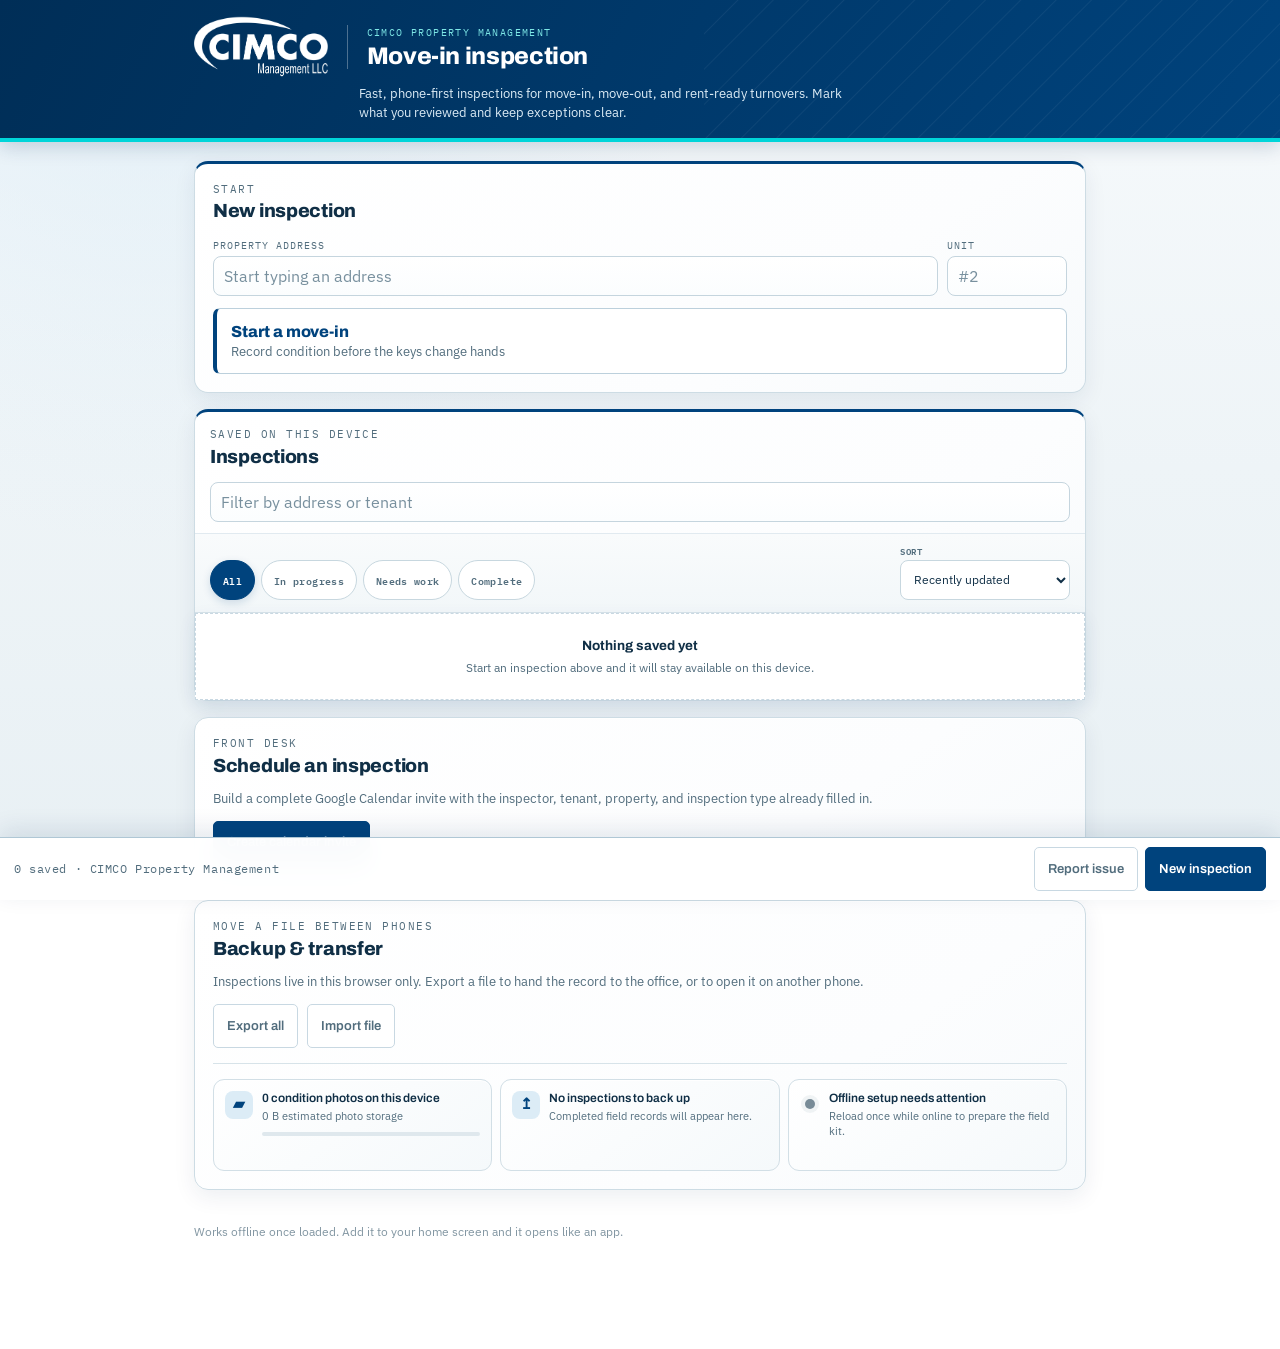
==== move-in.html @ 4949aca7 "Clear stale offline update status" ====
<!doctype html>
<meta charset="utf-8">
<meta name="viewport" content="width=device-width, initial-scale=1, viewport-fit=cover">
<title>CIMCO Property Inspection</title>
<meta name="theme-color" content="#00437D">
<meta name="apple-mobile-web-app-capable" content="yes">
<meta name="apple-mobile-web-app-status-bar-style" content="black-translucent">
<meta name="apple-mobile-web-app-title" content="Inspection">
<meta name="mobile-web-app-capable" content="yes">
<meta name="description" content="Fast property inspections for move-in, move-out, rent-ready, and routine property checks.">
<link rel="manifest" href="manifest.json">
<link rel="icon" href="./icon-192.png">

<link rel="preconnect" href="https://fonts.googleapis.com">
<link rel="preconnect" href="https://fonts.gstatic.com" crossorigin>
<link href="https://fonts.googleapis.com/css2?family=Archivo:wght@500;600;800&family=IBM+Plex+Mono:wght@400;500;600&family=IBM+Plex+Sans:wght@400;500;600&display=swap" rel="stylesheet">

<style>
:root{
  --brand:#00437D; --brand-deep:#002E57; --brand-mid:#1E6C9F; --brand-light:#DCECF6; --brand-pale:#F3F8FB;
  --ink:#102F46; --slate:#526D7D; --mute:#8296A2;
  --paper:#EEF4F8; --card:#FFFFFF; --rule:#C8D8E2; --hair:#E5EEF3;
  --hivis:#2D83B8;
  --ok:#096C9D; --work:#B84C42; --na:#788B97;
  --flag:#B84C42;
}
body[data-mode="out"]{ --hivis:#1E6C9F; }
body[data-mode="ready"]{ --hivis:#347FAD; }
body[data-mode="routine"]{ --hivis:#236F9F; }
*{box-sizing:border-box}
html{-webkit-text-size-adjust:100%; overscroll-behavior-x:none}
body{
  margin:0; background:linear-gradient(180deg,#F8FBFD 0,#EEF4F8 46%,#E6F0F5 100%); color:var(--ink);
  font-family:"IBM Plex Sans",-apple-system,BlinkMacSystemFont,"Segoe UI",sans-serif;
  font-size:15px; line-height:1.5;
  padding-bottom:calc(88px + env(safe-area-inset-bottom));
}
h1,h2,h3{font-family:"Archivo","Helvetica Neue",Arial,sans-serif;margin:0;letter-spacing:-0.01em}
button,input,textarea,select{font-family:inherit;font-size:15px}
button{touch-action:manipulation;-webkit-tap-highlight-color:transparent;cursor:pointer}
textarea,input,select{font-size:16px}
.mini,.act,.newbtn,.chip,.cam{transition:transform .16s ease,box-shadow .16s ease,border-color .16s ease,background .2s ease}
.mini:active,.act:active,.newbtn:active,.chip:active,.cam:active{transform:scale(.97)}
@media (hover:hover){.newbtn:hover{transform:translateY(-2px);box-shadow:0 7px 16px rgba(33,51,50,.16)}.card:hover{box-shadow:0 8px 22px rgba(79,63,42,.08)}}
.wrap{max-width:880px;margin:0 auto;padding:0 14px}
.mono{font-family:"IBM Plex Mono",ui-monospace,Menlo,Consolas,monospace}
:focus-visible{outline:2.5px solid var(--hivis);outline-offset:2px}
@media (prefers-reduced-motion:reduce){*,*:before,*:after{animation-duration:.01ms!important;animation-iteration-count:1!important;transition:none!important;scroll-behavior:auto!important}}

/* ---------- masthead ---------- */
.mast{position:relative;overflow:hidden;background:linear-gradient(120deg,#FFFFFF 0%,#F1F7FB 58%,#DCECF6 100%);color:var(--ink);padding:18px 0 0;border-bottom:4px solid var(--brand);box-shadow:0 4px 16px rgba(0,67,125,.14)}
.mast:after{content:"";position:absolute;inset:0 0 0 56%;pointer-events:none;opacity:.38;background:repeating-linear-gradient(135deg,transparent 0 18px,rgba(0,67,125,.10) 18px 19px),repeating-linear-gradient(45deg,transparent 0 46px,rgba(30,108,159,.10) 46px 47px)}
.mast .wrap,.mast .rail,.mast .pad{position:relative;z-index:1}
.mast-head{display:grid;grid-template-columns:190px minmax(0,1fr);gap:20px;align-items:center}
.mast .sub{display:none;font-family:"IBM Plex Mono",ui-monospace,Menlo,Consolas,monospace;font-size:11px;color:var(--brand-mid);text-transform:uppercase;letter-spacing:.14em;margin-bottom:6px}
.mast h1{font-size:25px;font-weight:800;text-transform:uppercase;letter-spacing:.02em;line-height:1.05}
.mast .lede{color:var(--slate);font-size:13px;margin:9px 0 0 210px;max-width:58ch}
.mast .pad{height:18px}
.report-logo{display:block;width:190px;height:88px;object-fit:contain;object-position:left center;filter:drop-shadow(0 3px 7px rgba(0,67,125,.10))}
.rail{display:flex;gap:7px;overflow-x:auto;padding:14px 14px 15px;margin:0 auto;max-width:880px}
.rail::-webkit-scrollbar{height:5px}
.rail::-webkit-scrollbar-thumb{background:#3A4045;border-radius:9px}
.chip{flex:0 0 auto;background:rgba(255,255,255,.82);border:1px solid rgba(0,67,125,.18);color:var(--slate);border-radius:6px;
  padding:7px 10px;text-align:left;min-width:118px;font-size:12.5px;line-height:1.3}
.chip b{display:block;font-weight:600;color:var(--ink);white-space:nowrap}
.chip span{font-family:"IBM Plex Mono",ui-monospace,Menlo,Consolas,monospace;font-size:10px;color:var(--mute);letter-spacing:.06em}
.chip.on{background:var(--hivis);border-color:var(--hivis)}
.chip.on b,.chip.on span{color:#fff}
.chip .dot{display:inline-block;width:6px;height:6px;border-radius:50%;background:#E98D76;margin-left:5px;vertical-align:middle}
.chip.on .dot{background:#874130}
.chip .tick{color:#9ED8BD;font-weight:700}
.chip.on .tick{color:#fff}

/* ---------- cards ---------- */
.card{background:var(--card);border:1px solid var(--rule);border-top:3px solid var(--ink);padding:15px;margin:16px 0;border-radius:7px;box-shadow:0 5px 16px rgba(79,63,42,.055)}
.card h2{font-size:17px;font-weight:800;text-transform:uppercase;letter-spacing:.01em}
.eyebrow{font-family:"IBM Plex Mono",ui-monospace,Menlo,Consolas,monospace;font-size:10.5px;letter-spacing:.14em;text-transform:uppercase;color:var(--slate)}

/* header form */
.grid{display:grid;grid-template-columns:1fr 1fr;gap:9px;margin-top:12px}
.grid .full{grid-column:1/-1}
label.f{display:block}
label.f > span{display:block;font-family:"IBM Plex Mono",ui-monospace,Menlo,Consolas,monospace;font-size:10px;letter-spacing:.1em;text-transform:uppercase;color:var(--slate);margin-bottom:3px}
.in{width:100%;border:1px solid var(--rule);background:#FFFEFB;padding:9px 10px;border-radius:5px;color:var(--ink)}
.in:focus{background:#fff;border-color:var(--slate)}
textarea.in{resize:vertical;min-height:60px;line-height:1.45}
.seg{display:flex;gap:6px}
.seg button{flex:1;min-height:42px;border:1px solid var(--rule);background:#FFFEFB;color:var(--slate);border-radius:5px;font-family:"IBM Plex Mono",ui-monospace,Menlo,Consolas,monospace;font-size:12px;letter-spacing:.08em;text-transform:uppercase}
.seg button.on{background:var(--ink);border-color:var(--ink);color:var(--hivis)}
.form-switch{display:grid;grid-template-columns:minmax(0,1fr) minmax(150px,190px) auto;gap:8px;align-items:end;margin-top:12px;padding:10px;border:1px solid var(--rule);border-left:4px solid var(--brand);border-radius:6px;background:var(--brand-pale)}
.form-switch-copy{min-width:0}
.form-switch-copy b{display:block;font-size:13px;color:var(--ink)}
.form-switch-copy small{display:block;margin-top:2px;color:var(--slate);font-size:11.5px;line-height:1.35}
.form-switch label span{display:block;margin-bottom:3px;font:9px/1.2 "IBM Plex Mono",ui-monospace,monospace;letter-spacing:.1em;text-transform:uppercase;color:var(--slate)}
.form-switch select{min-height:38px;padding:7px 9px}
.form-switch .mini:disabled{opacity:.48;cursor:default}

/* progress strip */
.strip{margin-top:14px;height:12px;background:repeating-linear-gradient(45deg,#E8E0D2 0 6px,#DDD3C4 6px 12px);position:relative;overflow:hidden;border-radius:99px}
.strip i{position:absolute;inset:0 auto 0 0;width:0;background:var(--hivis);transition:width .4s cubic-bezier(.2,.8,.2,1)}
.strip.done i{background:var(--ok)}
.strip.blocked i{background:var(--work)}
.tally{display:flex;justify-content:space-between;align-items:baseline;margin-top:7px;font-family:"IBM Plex Mono",ui-monospace,Menlo,Consolas,monospace;font-size:11px;letter-spacing:.06em;color:var(--slate)}
.tally b{font-size:15px;color:var(--ink)}
.strip.bump i{animation:progress-glow .65s ease both}
.fieldpulse{display:grid;grid-template-columns:36px minmax(0,1fr) auto;gap:9px;align-items:center;margin-top:12px;padding:9px 10px;border:1px solid #E3D7C4;border-radius:7px;background:linear-gradient(100deg,#FFF8EC,#FFFDF8);box-shadow:inset 0 1px rgba(255,255,255,.8);transition:background .25s,border-color .25s,transform .25s}
.fieldpulse.complete{background:linear-gradient(100deg,#EDF8F1,#FFFDF8);border-color:#B8DCC7}
.pace-signal{width:32px;height:32px;display:grid;place-items:center;border-radius:50%;background:var(--ink);color:var(--hivis);font-family:"Archivo","Helvetica Neue",Arial,sans-serif;font-weight:800;font-size:16px;box-shadow:0 3px 8px rgba(39,66,74,.2)}
.fieldpulse.complete .pace-signal{background:var(--ok);color:#fff}
.pace-copy{min-width:0;display:grid;gap:1px}
.pace-copy b{font-size:13px;line-height:1.2}
.pace-copy small{font-size:11.5px;color:var(--slate);line-height:1.25}
.pace-badge{font-family:"IBM Plex Mono",ui-monospace,Menlo,Consolas,monospace;font-size:9px;letter-spacing:.09em;color:#6E5837;border:1px solid #DEC9A9;border-radius:99px;padding:4px 6px;white-space:nowrap}
.fieldpulse.complete .pace-badge{color:var(--ok);border-color:#A5D1B5}
@keyframes progress-glow{0%{filter:brightness(1)}45%{filter:brightness(1.35);box-shadow:0 0 0 5px rgba(213,162,94,.2)}100%{filter:brightness(1);box-shadow:none}}
.print-meta{display:none}
.print-label,.print-sig-name{display:none}
.walk-progress{position:fixed;z-index:45;left:50%;top:9px;width:min(calc(100vw - 22px),460px);padding:8px 10px;border:1px solid #D8CCB7;border-radius:8px;background:rgba(255,253,249,.97);box-shadow:0 8px 22px rgba(31,52,53,.18);color:var(--ink);font:inherit;text-align:left;cursor:pointer;opacity:0;pointer-events:none;transform:translate(-50%,-130%);transition:transform .24s ease,opacity .2s ease;backdrop-filter:blur(12px)}
.walk-progress.show{opacity:1;pointer-events:auto;transform:translate(-50%,0)}
.walk-progress-top{display:flex;align-items:baseline;justify-content:space-between;gap:8px}
.walk-progress-top b{font-family:"Archivo","Helvetica Neue",Arial,sans-serif;font-size:12px;line-height:1.1}
.walk-progress-top small{font-family:"IBM Plex Mono",ui-monospace,Menlo,Consolas,monospace;font-size:9px;letter-spacing:.045em;color:var(--slate);white-space:nowrap}
.walk-progress-line{display:grid;grid-template-columns:1fr auto;align-items:center;gap:8px;margin-top:6px}
.walk-progress-line i{display:block;height:6px;overflow:hidden;border-radius:99px;background:#E8E0D2}
.walk-progress-line em{display:block;width:0;height:100%;border-radius:inherit;background:var(--hivis);transition:width .35s cubic-bezier(.2,.8,.2,1),background .25s}
.walk-progress.complete .walk-progress-line em{background:var(--ok)}
.walk-progress-line strong{font-family:"IBM Plex Mono",ui-monospace,Menlo,Consolas,monospace;font-size:11px;color:var(--ink)}

/* legend */
.legend{display:grid;grid-template-columns:repeat(3,1fr);gap:6px;margin-top:13px;padding-top:13px;border-top:1px solid var(--rule)}
.lg{display:flex;align-items:center;gap:7px;font-size:12px;color:var(--slate)}
.tag{width:26px;height:26px;flex:0 0 auto;display:grid;place-items:center;border-radius:5px;color:#fff;
  font-family:"IBM Plex Mono",ui-monospace,Menlo,Consolas,monospace;font-weight:600;font-size:13px}
.t-ok{background:var(--ok)} .t-work{background:var(--work)} .t-na{background:var(--na)}

/* ---------- spaces ---------- */
.sec{background:var(--card);border:1px solid var(--rule);margin-bottom:10px;border-radius:7px;overflow:hidden;box-shadow:0 3px 10px rgba(79,63,42,.035)}
.sec>summary{list-style:none;padding:12px 14px;display:flex;align-items:center;gap:9px;font-family:"Archivo","Helvetica Neue",Arial,sans-serif;font-weight:600;font-size:15.5px}
.sec>summary::-webkit-details-marker{display:none}
.caret{color:var(--mute);font-size:11px;transition:transform .2s}
details[open]>summary .caret{transform:rotate(90deg)}
.count{margin-left:auto;font-family:"IBM Plex Mono",ui-monospace,Menlo,Consolas,monospace;font-size:11px;color:var(--slate);letter-spacing:.05em;white-space:nowrap}
.count.flag{color:var(--work);font-weight:600}
.count.ok{color:var(--ok)}
.carry-badge{margin-left:2px;padding:2px 5px;border:1px solid #AFC8D7;border-radius:99px;background:var(--brand-pale);color:var(--brand);font:8px/1.2 "IBM Plex Mono",ui-monospace,monospace;letter-spacing:.06em;text-transform:uppercase;white-space:nowrap}
.sectools{display:flex;gap:6px;flex-wrap:wrap;padding:0 14px 11px;border-bottom:1px solid var(--rule)}
.mini{border:1px solid var(--rule);background:#FFFEFB;color:var(--slate);border-radius:5px;padding:7px 10px;min-height:36px;
  font-family:"IBM Plex Mono",ui-monospace,Menlo,Consolas,monospace;font-size:11px;letter-spacing:.07em;text-transform:uppercase}
.mini:hover{border-color:var(--slate);color:var(--ink)}
.mini.go{border-color:var(--ok);color:var(--ok)}
.mini.warn{border-color:var(--rule);color:var(--work)}
.roomtools{margin:0 0 12px;padding:13px 14px;border:1px solid var(--rule);border-left:4px solid var(--hivis);border-radius:7px;background:linear-gradient(110deg,#FFF9EF,#FFFDF9);box-shadow:0 3px 10px rgba(79,63,42,.035)}
.roomtools-head{display:flex;align-items:flex-start;justify-content:space-between;gap:12px}
.roomtools-head b{display:block;font-size:14px;color:var(--ink)}
.roomtools-head span{display:block;margin-top:2px;font-size:11.5px;line-height:1.35;color:var(--slate)}
.roomquick{display:flex;gap:6px;flex-wrap:wrap;margin-top:10px}
.roomquick .mini{background:#fff;min-height:38px}
.roomquick .room-primary{border-color:var(--hivis);color:var(--ink)}
.roomtools-note{margin-top:8px;font:10px/1.4 "IBM Plex Mono",ui-monospace,monospace;color:var(--mute)}
.print-room-groups{display:none}

/* desktop room bookmarks + compact mobile jump control */
.section-bookmarks{display:none;position:fixed;z-index:32;top:150px;left:max(12px,calc(50% - 630px));width:174px;max-height:calc(100vh - 176px);overflow:auto;padding:11px;background:rgba(255,253,249,.97);border:1px solid var(--rule);border-top:3px solid var(--ink);border-radius:7px;box-shadow:0 7px 20px rgba(42,54,51,.12);backdrop-filter:blur(10px)}
.section-bookmarks h2{font-size:10px;letter-spacing:.12em;text-transform:uppercase;color:var(--slate);margin:0 0 7px;padding:0 4px}
.section-bookmark{width:100%;display:grid;grid-template-columns:minmax(0,1fr) auto;gap:6px;align-items:center;border:0;border-top:1px solid var(--hair);background:transparent;color:var(--ink);padding:8px 4px;text-align:left;font-size:12px;line-height:1.25}
.section-bookmark:first-of-type{border-top:0}
.section-bookmark span{overflow:hidden;text-overflow:ellipsis;white-space:nowrap}
.section-bookmark small{font:9px/1 "IBM Plex Mono",ui-monospace,monospace;color:var(--mute)}
.section-bookmark:hover{color:var(--ok)}
.section-bookmark.on{color:var(--ink);font-weight:600;background:#F5EBDD;box-shadow:inset 3px 0 var(--hivis);padding-left:9px}
.section-bookmark.flag small{color:var(--work);font-weight:600}
.room-jump-mobile{display:none;margin:12px 0 4px;padding:9px 10px;border:1px solid var(--rule);border-left:4px solid var(--hivis);border-radius:6px;background:rgba(255,253,249,.96);box-shadow:0 3px 10px rgba(79,63,42,.055)}
.room-jump-mobile span{display:block;margin-bottom:3px;font:9px/1.2 "IBM Plex Mono",ui-monospace,monospace;letter-spacing:.1em;text-transform:uppercase;color:var(--slate)}
.room-jump-mobile select{width:100%;border:0;background:transparent;color:var(--ink);font-weight:600;padding:4px 1px}
@media (min-width:1180px){body[data-view="editor"] .section-bookmarks{display:block}}
@media (max-width:1179px){body[data-view="editor"] .room-jump-mobile{display:block}}

.item{padding:11px 14px;border-top:1px solid var(--hair)}
.item.flagged{background:#FFF5F0}
.item.is-na .iname{color:var(--na);text-decoration:line-through}
.itop{display:flex;align-items:center;gap:9px}
.iname{flex:1;font-size:14.5px;line-height:1.35}
.base{display:block;font-family:"IBM Plex Mono",ui-monospace,Menlo,Consolas,monospace;font-size:10px;letter-spacing:.06em;color:var(--mute);text-transform:uppercase;margin-top:2px}
.base.chg{color:var(--work);font-weight:600}
.cam{flex:0 0 auto;width:38px;height:38px;border:1px solid var(--rule);background:#FFFEFB;border-radius:5px;font-size:16px;line-height:1;position:relative}
.cam b{position:absolute;top:-6px;right:-6px;background:var(--ink);color:var(--hivis);border-radius:9px;font-family:"IBM Plex Mono",ui-monospace,Menlo,Consolas,monospace;font-size:10px;padding:1px 5px}
.pad6{display:grid;grid-template-columns:repeat(3,1fr);gap:6px;margin-top:9px}
.k{min-height:48px;border:1px solid var(--rule);background:#FFFEFB;border-radius:5px;
  font-family:"IBM Plex Mono",ui-monospace,Menlo,Consolas,monospace;font-weight:600;font-size:14px;color:var(--slate);display:grid;place-items:center;line-height:1;transition:transform .16s ease,box-shadow .16s ease,border-color .16s ease,background .2s ease}
.k small{display:block;white-space:nowrap;font-size:8px;letter-spacing:.06em;font-weight:400;margin-top:1px;color:var(--mute)}
.k:hover{border-color:var(--slate)}
.k:active{transform:scale(.94)}
.k.on{color:#fff;border-color:transparent}
.k.on small{color:rgba(255,255,255,.75)}
.k.on.k-ok{background:var(--ok)} .k.on.k-work{background:var(--work)} .k.on.k-na{background:var(--na)}
.item.just-marked{animation:item-set .48s ease both}
.item.just-marked .k.on{animation:status-pop .48s cubic-bezier(.18,.89,.32,1.28) both;box-shadow:0 6px 14px rgba(39,66,74,.16)}
.sec.section-finish>summary{animation:section-win .6s ease both}
@keyframes status-pop{0%{transform:scale(.86)}55%{transform:scale(1.1)}100%{transform:scale(1)}}
@keyframes item-set{0%{background:#FFF9E8}100%{background:inherit}}
@keyframes section-win{0%{background:#FFF3D9}100%{background:var(--card)}}
.note{width:100%;margin-top:8px;border:1px solid var(--rule);border-left:3px solid var(--work);padding:8px 9px;
  background:#fff;resize:vertical;min-height:40px;font-size:16px;line-height:1.45;display:none}
.item.flagged .note,.item.is-na .note{display:block}
.thumbs{display:flex;gap:6px;flex-wrap:wrap;margin-top:8px}
.thumbs img{width:56px;height:56px;object-fit:cover;border:1px solid var(--rule);border-radius:2px;cursor:pointer}
.pcode,.pnote,.pfigs{display:none}
@media print{#dictCard{display:none!important}}
.appx{display:none}

/* exceptions block */
.block{background:linear-gradient(120deg,#243F46,#31565A);color:var(--paper);padding:15px;margin-bottom:12px;border-radius:7px;border:1px solid #203A42;box-shadow:0 5px 16px rgba(33,51,50,.12)}
.block h3{color:var(--hivis);font-size:11.5px;text-transform:uppercase;letter-spacing:.14em;font-family:"IBM Plex Mono",ui-monospace,Menlo,Consolas,monospace;font-weight:600}
.block ul{margin:10px 0 0;padding-left:17px;font-size:13.5px;color:#DDE1E4}
.block li{margin-bottom:6px}
.block li b{color:#fff}
.block .none{margin-top:8px;font-size:13.5px;color:#9BA1A6}
.block .code{font-family:"IBM Plex Mono",ui-monospace,Menlo,Consolas,monospace;color:var(--hivis);font-size:11px;letter-spacing:.08em}

/* worksheet */
.wk{border-top:1px solid var(--rule);margin-top:12px;padding-top:10px}
.wkrow{display:flex;align-items:center;gap:8px;padding:9px 0;border-bottom:1px solid var(--hair);flex-wrap:wrap}
.wkrow .wn{flex:1 1 100%;font-size:13.5px}
.wkrow .wn i{font-style:normal;color:var(--slate);font-size:12px}
.money-entry{display:grid;grid-template-columns:auto minmax(0,1fr);align-items:center;border:1px solid var(--rule);border-radius:5px;background:#fff;overflow:hidden}
.money-entry .currency-prefix{padding-left:10px;color:var(--slate);font-family:"IBM Plex Mono",ui-monospace,Menlo,Consolas,monospace}
.money-entry .in{width:100%;border:0!important;background:transparent;padding-left:5px;box-shadow:none!important}
.wkrow .money-entry{width:112px}
.wkrow .money{width:100%}
.wkrow .seg{flex:1;min-width:180px}
.wkrow .seg button{min-height:36px;font-size:10.5px}
.wtot{display:flex;justify-content:space-between;align-items:baseline;padding-top:11px;font-family:"IBM Plex Mono",ui-monospace,Menlo,Consolas,monospace;font-size:12px;letter-spacing:.06em;color:var(--slate)}
.wtot b{font-family:"Archivo","Helvetica Neue",Arial,sans-serif;font-size:20px;color:var(--ink)}
.wtot b.empty{display:inline-block;min-width:112px;min-height:1.25em;border-bottom:1px solid var(--ink)}
.manual-pricing{display:none}

/* signatures */
.sigs{display:grid;grid-template-columns:1fr 1fr;gap:10px;margin-top:12px}
.sigbox{border:1px solid var(--rule);background:#FFFEFB;padding:9px}
.sig-surface{position:relative}
.sigbox canvas{width:100%;height:auto;aspect-ratio:30/11;background:#fff;border:1px dashed var(--rule);touch-action:none;display:block}
.sig-print{display:none}
.sigbox .row{display:flex;gap:6px;align-items:center;margin-top:7px}
.ack{font-size:12.5px;color:var(--slate);margin-top:11px;line-height:1.5;border-left:3px solid var(--hivis);padding-left:10px}

/* dictation */
.drow{display:flex;align-items:center;gap:9px;padding:8px 0;border-bottom:1px solid var(--hair);font-size:13.5px}
.drow .dt{flex:1;min-width:0}
.drow .dt b{font-weight:600}
.drow .dt i{display:block;font-style:normal;font-size:12px;color:var(--slate);margin-top:1px}
.dtag{flex:0 0 auto;padding:3px 8px;border-radius:5px;color:#fff;font-family:"IBM Plex Mono",ui-monospace,monospace;font-size:11px;letter-spacing:.05em}
.dtag.k-ok{background:var(--ok)} .dtag.k-work{background:var(--work)} .dtag.k-na{background:var(--na)}
.drop{border:0;background:none;color:var(--mute);font-size:17px;line-height:1;padding:4px 6px}
.drop:hover{color:var(--work)}
.dnote{font-size:12.5px;color:var(--slate);margin:10px 0 0;padding-left:10px;border-left:3px solid var(--hivis)}
#micBtn.live{background:var(--work);border-color:var(--work);color:#fff}
.localvoice{margin-top:11px;padding:11px;border:1px solid #D8CCB7;border-radius:6px;background:linear-gradient(110deg,#FFF9EE,#FFFDF9)}
#dictCard,[data-transcription-beta]{display:none!important}
.localvoice b{font-size:12.5px}
.localvoice p{margin:4px 0 0;font-size:12px;line-height:1.45;color:var(--slate)}
.dicthints{display:none;align-items:center;gap:7px;flex-wrap:wrap;margin-top:7px;padding:7px 9px;border-left:3px solid var(--hivis);background:#FFF8EC;color:var(--slate);font-size:11.5px;line-height:1.35}
.dicthints.on{display:flex}.dicthints button{font-size:10.5px;padding:6px 8px;min-height:30px}
.voice-status{display:grid;grid-template-columns:minmax(0,1fr) auto;gap:5px 8px;align-items:center;margin-top:9px;font-family:"IBM Plex Mono",ui-monospace,Menlo,Consolas,monospace;font-size:10px;letter-spacing:.04em;color:var(--slate)}
.voice-status b{font-size:10px;color:var(--ink);font-weight:700;font-variant-numeric:tabular-nums}
.voice-status small{grid-column:1/-1;font-size:9.5px;letter-spacing:.02em;color:var(--mute)}
.voice-status i{grid-column:1/-1;display:block;height:7px;overflow:hidden;border-radius:99px;background:#E6DDCF}
.voice-status i em{display:block;width:0;height:100%;border-radius:inherit;background:var(--hivis);transition:width .25s ease}
.voice-status.preparing i em{animation:voice-sweep 1.15s ease-in-out infinite}
.voice-status.done i em{width:100%!important;background:var(--ok)}
@keyframes voice-sweep{0%{width:8%}50%{width:72%}100%{width:8%}}
.officeai{position:relative;margin-top:12px;padding:13px;border:1px solid #A9C8C4;border-radius:7px;background:linear-gradient(125deg,#EEF8F5,#FFFDF8);overflow:hidden}
.officeai:after{content:"AI";position:absolute;right:-4px;top:-20px;font-family:"Archivo",sans-serif;font-size:76px;font-weight:800;color:#2F78660B;pointer-events:none}
.officeai-head{position:relative;z-index:1;display:flex;justify-content:space-between;align-items:center;gap:8px}
.officeai-head b{font-family:"Archivo",sans-serif;font-size:14px;color:var(--ink)}
.beta-pill{padding:3px 7px;border-radius:99px;background:#DCEFE8;color:#276653;font-family:"IBM Plex Mono",monospace;font-size:9px;letter-spacing:.08em;font-weight:600}
.officeai p{position:relative;z-index:1;margin:5px 0 0;font-size:12px;line-height:1.45;color:var(--slate)}
.officeai .row{position:relative;z-index:1}
.office-status{position:relative;z-index:1;display:grid;grid-template-columns:minmax(0,1fr) auto;gap:5px 8px;align-items:center;margin-top:10px;font-family:"IBM Plex Mono",monospace;font-size:10px;color:var(--slate)}
.office-status strong{font-size:10px;color:var(--ink)}
.office-status small{grid-column:1/-1;line-height:1.35;color:var(--mute)}
.office-status i{grid-column:1/-1;height:8px;overflow:hidden;border-radius:99px;background:#DCE5DF}
.office-status em{display:block;width:0;height:100%;border-radius:inherit;background:linear-gradient(90deg,var(--hivis),var(--ok));transition:width .28s ease}
.office-status.busy em{box-shadow:0 0 10px rgba(47,120,102,.35)}
.office-status.failed strong{color:var(--work)}
.office-status.done strong{color:var(--ok)}
.office-review{position:relative;z-index:1;display:none;margin-top:9px;padding:8px 9px;border-left:3px solid var(--ok);background:#fff;font-size:11.5px;color:var(--slate);line-height:1.45}
.office-review.on{display:block}
.backupvoice{padding:0;background:#FFFCF7}
.backupvoice summary{cursor:pointer;padding:10px 11px;font-family:"IBM Plex Mono",monospace;font-size:10px;letter-spacing:.06em;color:var(--slate)}
.backupvoice[open]{padding:0 11px 11px}.backupvoice[open] summary{margin:0 -11px 8px;border-bottom:1px solid var(--hair)}
.pair-status{padding:8px 10px;margin:9px 0;border-radius:5px;background:#F4F0E8;font-size:12px;color:var(--slate)}
.pair-status.ok{background:#EAF6EE;color:#276653}.pair-status.bad{background:#FFF0EC;color:#9C422F}

/* home */
.new{display:grid;grid-template-columns:1fr;gap:9px;margin-top:12px}
.newbtn{border:1px solid var(--ink);background:linear-gradient(120deg,#27424A,#31565A);color:var(--paper);text-align:left;padding:14px;border-radius:7px;box-shadow:0 3px 9px rgba(33,51,50,.12)}
.newbtn b{display:block;font-family:"Archivo","Helvetica Neue",Arial,sans-serif;font-weight:800;font-size:16px;text-transform:uppercase;letter-spacing:.02em;color:#fff}
.newbtn span{display:block;font-size:12.5px;color:#A9AFB4;margin-top:3px}
.newbtn.alt{background:var(--card);color:var(--ink)}
.newbtn.alt b{color:var(--ink)} .newbtn.alt span{color:var(--slate)}
.newbtn.ready{background:#FFF6E8;border-color:#C98B4B;color:var(--ink)}
.newbtn.ready b{color:#7C4E20}.newbtn.ready span{color:#765B36}
.newbtn.routine{background:#F2F7EA;border-color:#7B9A62;color:var(--ink)}
.newbtn.routine b{color:#426333}.newbtn.routine span{color:#5C7050}
.quickstart{display:grid;grid-template-columns:1fr 120px;gap:9px;margin-top:12px}
.quickstart .f{margin:0}
.quickstart .f.full{grid-column:1/-1}
.checkrow{display:flex;gap:7px;flex-wrap:wrap}
.checkrow label{display:flex;align-items:center;gap:6px;border:1px solid var(--rule);background:#FFFEFB;border-radius:5px;padding:8px 10px;font-size:13px}
.checkrow input{accent-color:var(--ink);width:16px;height:16px;margin:0}
.readyonly{display:none}
.routineonly{display:none}
body[data-mode="ready"] .readyonly{display:block}
body[data-mode="ready"] .readyonly.f{display:block}
body[data-mode="routine"] .routineonly{display:block}
body[data-mode="routine"] .routineonly.f{display:block}
body[data-mode="ready"] .signCard{display:none}
.inoutonly{display:block}
body[data-mode="ready"] .inoutonly{display:none!important}
body[data-mode="routine"] .moveonly{display:none!important}
.row{display:flex;gap:9px;flex-wrap:wrap;align-items:center}
.recrow{display:flex;align-items:stretch;border-top:1px solid var(--hair);background:var(--card)}
.recrow:first-of-type{border-top:none}
.rec{display:flex;align-items:center;gap:11px;padding:12px 14px;border:0;background:var(--card);flex:1;min-width:0;text-align:left}
.recdelete{flex:0 0 auto;align-self:center;margin-right:10px;padding:7px 8px;border:1px solid #D9B7AF;border-radius:5px;background:#FFF8F6;color:#A43D2B;font-family:"IBM Plex Mono",ui-monospace,Menlo,Consolas,monospace;font-size:9px;letter-spacing:.06em;text-transform:uppercase;cursor:pointer}
.recdelete:hover,.recdelete:focus-visible{background:#A43D2B;color:#fff;border-color:#A43D2B}
.rec .badge{flex:0 0 auto;width:44px;height:44px;display:grid;place-items:center;border-radius:6px;background:var(--ink);color:var(--hivis);
  font-family:"IBM Plex Mono",ui-monospace,Menlo,Consolas,monospace;font-size:11px;font-weight:600;letter-spacing:.04em}
.rec .badge.out{background:#0E3B4C;color:#4FC3E8}
.rec .badge.ready{background:#FFF0D5;color:#8B5208}
.rec .badge.routine{background:#EDF5E4;color:#426333}
.rec .rt{flex:1;min-width:0}
.rec .rt b{display:block;font-weight:600;font-size:14.5px;white-space:nowrap;overflow:hidden;text-overflow:ellipsis}
.rec .rt span{display:block;font-family:"IBM Plex Mono",ui-monospace,Menlo,Consolas,monospace;font-size:10.5px;color:var(--slate);letter-spacing:.06em;text-transform:uppercase;white-space:nowrap;overflow:hidden;text-overflow:ellipsis}
.rec .pc{font-family:"IBM Plex Mono",ui-monospace,Menlo,Consolas,monospace;font-size:11px;color:var(--slate)}
.empty{padding:22px 14px;text-align:center;color:var(--slate);font-size:13.5px;background:var(--card);border:1px dashed var(--rule)}

/* bottom bar */
.bar{position:fixed;left:0;right:0;bottom:0;background:rgba(255,253,249,.96);border-top:2px solid var(--ink);z-index:30;
  padding:9px 14px calc(9px + env(safe-area-inset-bottom));display:flex;gap:7px;align-items:center}
.bar .st{flex:1;min-width:0;font-family:"IBM Plex Mono",ui-monospace,Menlo,Consolas,monospace;font-size:11.5px;color:var(--slate);letter-spacing:.05em;
  white-space:nowrap;overflow:hidden;text-overflow:ellipsis}
.bar .st b{color:var(--ink)}
.act{font-family:"Archivo","Helvetica Neue",Arial,sans-serif;font-weight:600;font-size:13px;border:1px solid var(--ink);background:var(--card);color:var(--ink);
  padding:11px 13px;border-radius:5px;white-space:nowrap;min-height:44px}
.act:hover{background:var(--hivis)}
.act.ghost{border-color:var(--rule);color:var(--slate)}
.act.ghost:hover{background:#F3F1EA;color:var(--ink)}
.act.solid{background:var(--ink);color:#fff}
.act.solid:hover{background:#000}

/* lightbox + toast */
.lb{position:fixed;inset:0;background:rgba(10,11,12,.92);z-index:60;display:none;align-items:center;justify-content:center;flex-direction:column;gap:14px;padding:16px}
.lb.on{display:flex}
.lb img{max-width:100%;max-height:74vh;object-fit:contain}
.mcard{background:var(--card);border-top:3px solid var(--ink);width:100%;max-width:430px;padding:16px;max-height:82vh;overflow:auto}
.mcard .recrow{border-top:1px solid var(--hair)}
.bugnote{margin:10px 0;padding:9px 10px;border-left:3px solid var(--hivis);background:#FFF8EC;color:var(--slate);font-size:12px;line-height:1.45}
.bugstatus{margin:9px 0;padding:8px 10px;background:#F3F1EA;color:var(--slate);font:10.5px/1.45 "IBM Plex Mono",ui-monospace,Menlo,Consolas,monospace;white-space:pre-wrap;word-break:break-word}
.toast{position:fixed;left:50%;transform:translateX(-50%);bottom:calc(96px + env(safe-area-inset-bottom));background:var(--ink);color:#fff;
  padding:10px 16px;border-radius:2px;font-family:"IBM Plex Mono",ui-monospace,Menlo,Consolas,monospace;font-size:12px;letter-spacing:.06em;z-index:70;opacity:0;
  pointer-events:none;transition:opacity .25s}
.toast.on{opacity:1}
#celebrate{position:fixed;inset:0;z-index:80;pointer-events:none;overflow:hidden}
.confetti{position:absolute;left:50%;bottom:13%;width:8px;height:13px;border-radius:2px;background:var(--tone);opacity:0;animation:confetti-burst .95s cubic-bezier(.18,.72,.26,1) both}
@keyframes confetti-burst{0%{opacity:0;transform:translate(-50%,0) rotate(0deg) scale(.55)}10%{opacity:1}100%{opacity:0;transform:translate(calc(-50% + var(--x)),var(--y)) rotate(var(--spin)) scale(1)}}
.foot{font-size:12px;color:var(--mute);padding:16px 0 8px;line-height:1.6}
.hide{display:none!important}

/* ---------- CIMCO brand system ---------- */
.card,.sec,.section-bookmarks,.room-jump-mobile,.bar,.mcard,.rec,.recrow,.empty{background:var(--card);border-color:var(--rule);box-shadow:0 6px 18px rgba(0,67,125,.07)}
.card,.section-bookmarks,.mcard{border-top-color:var(--brand)}
.in,.mini,.cam,.k,.seg button,.checkrow label,.sigbox{background:#fff;border-color:var(--rule)}
.strip,.walk-progress-line i{background:repeating-linear-gradient(45deg,#DFEAF1 0 6px,#D2E0E9 6px 12px)}
.fieldpulse{border-color:#C9DDE9;background:linear-gradient(100deg,#EDF6FB,#FFFFFF)}
.fieldpulse.complete{border-color:#A9CBDD;background:linear-gradient(100deg,#E5F2F8,#FFFFFF)}
.pace-badge{color:var(--brand);border-color:#A9C9DC}
.fieldpulse.complete .pace-badge{color:var(--brand);border-color:#8CBBD3}
.roomtools{border-color:var(--rule);border-left-color:var(--hivis);background:linear-gradient(110deg,#EDF6FB,#FFFFFF);box-shadow:0 4px 12px rgba(0,67,125,.05)}
.section-bookmark.on{background:var(--brand-light);box-shadow:inset 3px 0 var(--brand)}
.room-jump-mobile{background:rgba(255,255,255,.97)}
.item.flagged{background:#FFF3F1}
.block{background:linear-gradient(120deg,var(--brand-deep),var(--brand));border-color:var(--brand-deep);box-shadow:0 6px 18px rgba(0,47,87,.15)}
.block ul{color:#E5F1F8}.block .none{color:#B8D0DE}
.newbtn{background:linear-gradient(120deg,var(--brand-deep),var(--brand));border-color:var(--brand);box-shadow:0 4px 12px rgba(0,67,125,.16)}
.newbtn.ready,.newbtn.routine{background:var(--brand-pale);border-color:#8DB6CE;color:var(--ink)}
.newbtn.ready b,.newbtn.routine b{color:var(--brand)}
.newbtn.ready span,.newbtn.routine span{color:var(--slate)}
.rec .badge,.rec .badge.out{background:var(--brand);color:#fff}
.rec .badge.ready,.rec .badge.routine{background:var(--brand-light);color:var(--brand)}
.bar{border-top-color:var(--brand);backdrop-filter:blur(14px)}
.act:hover{background:var(--brand-light)}
.act.solid{background:var(--brand);border-color:var(--brand)}
.act.solid:hover{background:var(--brand-mid)}
.act.ghost:hover,.bugstatus{background:var(--brand-pale)}
.bugnote{background:#EAF4FA;border-left-color:var(--brand-mid)}
.toast{background:var(--brand-deep)}
.cam b{background:var(--brand);color:#fff}
.walk-progress{border-color:#BDD3E0;background:rgba(255,255,255,.97);box-shadow:0 8px 22px rgba(0,67,125,.16)}
.localvoice,.dicthints,.officeai,.pair-status{background:var(--brand-pale);border-color:#BDD5E3}

@media (max-width:560px){
  .mast-head{grid-template-columns:126px minmax(0,1fr);gap:12px}
  .report-logo{width:126px;height:62px}
  .mast .lede{margin-left:138px;font-size:12px}
  .mast h1{font-size:21px}
  .form-switch{grid-template-columns:minmax(0,1fr) auto;align-items:end}
  .form-switch-copy{grid-column:1/-1}
  .grid{grid-template-columns:1fr}
  .sigs{grid-template-columns:1fr}
  .legend{grid-template-columns:repeat(2,1fr)}
  .bar .st{display:none}
  .act{flex:1;text-align:center;padding:11px 6px}
  .quickstart{grid-template-columns:1fr}
}

@media (min-width:620px){
  .item{display:grid;grid-template-columns:1fr auto;column-gap:14px;align-items:center}
  .itop{grid-column:1}
  .pad6{grid-column:2;margin-top:0;grid-template-columns:repeat(3,96px)}
  .note,.thumbs{grid-column:1/-1}
}
@media print{
  @page{margin:11mm 12mm 13mm}
  .mast .lede,.rail,.bar,.sectools,.pad6,.cam,.mini,.toast,.lb,#celebrate,#fieldPulse,#walkProgress,#sectionBookmarks,.room-jump-mobile,.noprint,#dictCard,#addSpaces,#edFoot,.roomtools{display:none!important}
  body{background:#fff;padding:0;font-size:10pt;line-height:1.35;color:#151515;-webkit-print-color-adjust:exact;print-color-adjust:exact}
  .wrap{max-width:none!important;width:auto!important;padding-left:8mm!important;padding-right:8mm!important}
  .mast{background:#fff;color:#111;padding:0 0 3mm;border-bottom:2px solid #1B3C46;margin:0 8mm}
  .mast:after{display:none}
  .mast .wrap{padding:0!important}
  .mast-head{display:grid;grid-template-columns:31mm minmax(0,1fr);gap:4mm;align-items:center;min-height:14mm}
  .report-logo{display:block;width:31mm;max-height:14mm;object-fit:contain;object-position:left center;filter:none}
  .mast-copy{border-left:1px solid #A7B0B2;padding-left:4mm;min-width:0}
  .mast .sub{display:block;color:#47565B;font-size:7.5pt;letter-spacing:.14em}
  .mast h1{font-size:18pt;line-height:1.1;letter-spacing:.015em;margin:2px 0 0;color:#173943}
  .card{border:0!important;box-shadow:none!important;border-radius:0!important;break-inside:avoid;margin:0;padding:0;background:#fff}
  #editor > .card:first-of-type{margin:0 0 10px!important;padding:0 0 9px!important;border-bottom:1px solid #78858A!important}
  #edEyebrow{display:none!important}
  #edAddr{font-size:14pt;line-height:1.2;margin:0 0 5px;color:#111}
  #editor > .card:first-of-type .strip,#editor > .card:first-of-type .tally,#editor > .card:first-of-type #metaBox,#editor > .card:first-of-type .legend{display:none!important}
  .print-meta{display:grid;grid-template-columns:repeat(3,minmax(0,1fr));gap:5px 16px;margin-top:7px;color:#151515}
  .print-meta span{font-size:9.2pt;line-height:1.35;overflow-wrap:anywhere}
  .print-meta b{display:block;font-family:"IBM Plex Mono",ui-monospace,Menlo,Consolas,monospace;font-size:7.3pt;letter-spacing:.07em;text-transform:uppercase;color:#59666A;margin:0 0 1px}
  .sec{border:0!important;border-top:1px solid #A7B0B2!important;border-radius:0!important;box-shadow:none!important;margin:8px 0 0;break-inside:auto}
  .sec.room-space{display:none!important}
  .print-room-groups{display:block;margin-top:8px}
  .print-room-group{break-inside:avoid;margin:8px 0 0;border-top:1.5px solid #1B3C46;padding-top:5px}
  .print-room-group h2{font-size:11.5pt;color:#173943;margin:0 0 2px}
  .print-room-group p{font-size:7.5pt;color:#59666A;margin:0 0 4px}
  .room-matrix{width:100%;border-collapse:collapse;table-layout:fixed;font-size:7.2pt}
  .room-matrix th,.room-matrix td{border:1px solid #C5CCCE;padding:2px 3px;text-align:center;vertical-align:middle;overflow-wrap:anywhere}
  .room-matrix th{background:#F1F3F2;color:#173943;font-weight:600}
  .room-matrix th:first-child,.room-matrix td:first-child{width:28%;text-align:left}
  .room-matrix td.work{background:#FCE8E5;color:#9B3427;font-weight:800}.room-matrix td.ok{color:#245E49;font-weight:700}.room-matrix td.na{color:#687677}
  .sec>summary{break-after:avoid}
  .item{break-inside:avoid}
  .item.unreviewed{display:none!important}
  .sec.no-reviewed{display:none!important}
  body[data-mode="routine"] .item.unreviewed{display:grid!important}
  body[data-mode="routine"] .sec.no-reviewed{display:block!important}
  .caret{display:none}
  .sec>summary{padding:7px 0 5px;border-bottom:1px solid #CBD1D2;background:#fff!important;font-size:11.5pt;color:#173943}
  details{display:block}
  details>summary{list-style:none}
  .item{border-top:0;padding:5px 0;background:#fff!important}
  .item+.item{border-top:1px solid #E2E5E5}
  .itop{align-items:baseline}
  .pcode{display:inline-block;float:right;font-family:"IBM Plex Mono",ui-monospace,Menlo,Consolas,monospace;font-size:8pt;font-weight:600;letter-spacing:.03em;color:#455255;border:0;padding:0;white-space:nowrap}
  .item.flagged .pcode{color:#9B3427}.item.is-na .pcode{color:#687677}
  .note{display:none!important}
  .pnote{display:block;border-left:2px solid #B95A48;padding:1px 8px;margin:3px 0 3px 2px;color:#343434;font-style:italic}
  .pnote:empty{display:none}
  body[data-mode="routine"] .pnote:empty{display:block;height:18px;border-left:0;border-bottom:1px solid #A7B0B2;margin:2px 0 4px;padding:0}
  ::placeholder{color:transparent!important}
  input[type=date]::-webkit-calendar-picker-indicator{display:none}
  .block li b,.block li i{color:#000}
  .item{padding:4px 10px}
  .iname{font-size:10.5pt}
  .base{color:#444}
  .in,.seg button{border-color:#999;background:#fff}
  .thumbs{display:none!important}
  .pfigs{display:inline-block;font-family:"IBM Plex Mono",ui-monospace,monospace;font-size:8pt;color:#444;margin-left:7px}
  .appx{display:block;break-before:page}
  .appx:empty{display:none!important;break-before:auto}
  .appx h3{font-family:"Archivo","Helvetica Neue",Arial,sans-serif;font-size:13pt;text-transform:uppercase;letter-spacing:.02em;margin:0 0 4px}
  .appx .lead{font-size:9pt;color:#444;margin:0 0 10px}
  .appx figure{margin:0 0 12px;display:inline-block;vertical-align:top;break-inside:avoid;padding-right:10px}
  .appx figcaption{font-size:8.5pt;color:#222;margin-top:4px;line-height:1.35}
  .appx img{width:100%;border:1px solid #999;display:block}
  .appx.sz-sm figure{width:31.5%}
  .appx.sz-md figure{width:48%}
  .appx.sz-lg figure{width:100%;break-after:page}
  .appx.sz-lg img{max-height:8.2in;object-fit:contain}
  .block{background:#fff;color:#151515;border:0;border-top:2px solid #1B3C46;border-bottom:1px solid #A7B0B2;padding:7px 0;margin:11px 0 5px}
  .block.no-flags{display:none!important}
  .block h3{margin:0 0 4px;font-size:10pt;color:#173943;text-transform:uppercase;letter-spacing:.045em}
  .block h3 .screen-label{display:none}.block h3 .print-label{display:inline}
  .block .code{color:#9B3427}.block ul{color:#151515;margin:0;padding-left:17px}.block li{margin:2px 0}.block .none{display:none}
  .signCard{border-top:1px solid #A7B0B2!important;margin-top:12px;padding-top:8px}
  .signCard>.eyebrow{display:none}.signCard h2{font-size:11.5pt;color:#173943;margin:0 0 5px}
  .signCard p{font-size:8.5pt!important;color:#444!important;margin:0 0 7px!important}
  .signCard .sigs{gap:18px;margin-top:8px}.signCard .sigbox{border:0!important;background:#fff!important;padding:0!important;min-width:0}
  .signCard .sigbox .eyebrow{display:block!important;font-family:"IBM Plex Mono",ui-monospace,Menlo,Consolas,monospace;font-size:7.3pt;letter-spacing:.07em;text-transform:uppercase;color:#59666A;margin:0 0 1px}
  .signCard .sig-surface{height:.68in;border-bottom:1px solid #7B8587;display:flex;align-items:flex-end;justify-content:flex-start;overflow:hidden}
  .signCard .sigbox canvas{display:none!important}
  .signCard .sig-print{display:block!important;width:auto!important;height:auto!important;max-width:2.35in!important;max-height:.58in!important;object-fit:contain!important;object-position:left bottom!important;image-rendering:auto!important}
  .signCard .sig-print[hidden]{display:none!important}
  .signCard .sigbox .row{display:none!important}.print-sig-name{display:block;font-size:8.5pt;color:#444;margin-top:3px}
  #wkCard{border-top:2px solid #1B3C46!important;margin-top:12px!important;padding-top:8px!important}
  #wkCard>.eyebrow{display:none!important}#wkCard h2{font-size:11.5pt;color:#173943;margin:0 0 4px}
  #wkCard>p.worksheet-help,#wkCard>.ack{display:none!important}
  #wkCard .wk{border-top:0;margin-top:0;padding-top:0}
  #wkCard .wkrow{display:grid;grid-template-columns:minmax(0,1fr) 120px 74px;gap:8px;padding:5px 0;border-bottom:1px solid #E2E5E5;break-inside:avoid}
  #wkCard .wkrow .wn{grid-column:1;font-size:9pt}#wkCard .wkrow .seg{grid-column:2;min-width:0}
  #wkCard .wkrow .seg button{display:none!important}#wkCard .wkrow .seg button.on{display:block!important;border:0;padding:0;min-height:0;text-align:left;font-size:8pt}
  #wkCard .wkrow .money-entry{grid-column:3;width:100%;display:grid;grid-template-columns:auto minmax(0,1fr);border:0;border-bottom:1px solid #7B8587;border-radius:0;background:#fff;min-height:20px}
  #wkCard .wkrow .money-entry .currency-prefix{padding:0 4px 0 0;color:#151515;font-size:8pt}
  #wkCard .wkrow .money{width:100%;padding:0;border:0!important;border-radius:0;min-height:20px;background:#fff}
  #wkCard .wtot{padding-top:7px;border-top:1px solid #78858A}#wkCard .wtot b{font-size:13pt}
  body[data-mode="routine"] .manual-pricing{display:block;margin-top:10px;break-inside:avoid}body[data-mode="routine"] .manual-pricing h3{font-size:9.5pt;text-transform:uppercase;color:#173943;margin:0 0 4px}
  .manual-price-row{display:grid;grid-template-columns:minmax(0,1fr) 120px 74px;gap:8px;border-bottom:1px solid #A7B0B2;min-height:25px;align-items:end;padding:3px 0;font-size:8pt;color:#59666A}
  .strip{display:none}
}
</style>
<link rel="stylesheet" href="./app-theme.css?v=52">

<header class="mast">
  <div class="wrap">
    <div class="mast-head">
      <img class="report-logo" src="./cimco-logo.png" alt="CIMCO Property Management">
      <div class="mast-copy">
        <div class="sub" id="mastSub">CIMCO Property Management</div>
        <h1 id="mastTitle">Move in / move out</h1>
      </div>
    </div>
    <p class="lede" id="mastLede">Fast, phone-first inspections for move-in, move-out, and rent-ready turnovers. Mark what you reviewed and keep exceptions clear.</p>
  </div>
  <div class="rail hide" id="rail"></div>
  <div class="pad" id="mastPad"></div>
</header>

<button class="walk-progress" id="walkProgress" type="button" aria-label="Return to the inspection progress at the top of the page">
  <span class="walk-progress-top"><b id="walkRoom">Walkthrough</b><small id="walkCount">0/0 lines</small></span>
  <span class="walk-progress-line"><i><em id="walkFill"></em></i><strong id="walkPct">0%</strong></span>
</button>

<main class="wrap">

  <!-- ============ HOME ============ -->
  <section id="home">
    <div class="card">
      <div class="eyebrow">Start</div>
      <h2>New inspection</h2>
      <div class="quickstart">
        <label class="f"><span>Property address</span><input class="in" id="newAddress" placeholder="Start typing an address"></label>
        <label class="f"><span>Unit</span><input class="in" id="newUnit" placeholder="#2"></label>
      </div>
      <div class="new" id="newBtns"></div>
    </div>

    <div class="card" style="padding:0;border-top-width:3px">
      <div style="padding:15px 15px 11px">
        <div class="eyebrow">Saved on this device</div>
        <h2>Inspections</h2>
        <input class="in" id="search" placeholder="Filter by address or tenant" style="margin-top:11px">
      </div>
      <div id="list"></div>
    </div>

    <div class="card">
      <div class="eyebrow">Front desk</div>
      <h2>Schedule an inspection</h2>
      <p style="font-size:13px;color:var(--slate);line-height:1.5;margin:9px 0 12px">
        Build a complete Google Calendar invite with the inspector, tenant, property, and inspection type already filled in.
      </p>
      <a class="act solid" href="./schedule.html" style="display:inline-flex;text-decoration:none;align-items:center;justify-content:center">Create calendar invite</a>
    </div>

    <div class="card">
      <div class="eyebrow">Move a file between phones</div>
      <h2>Backup &amp; transfer</h2>
      <p style="font-size:13px;color:var(--slate);margin:9px 0 0">
        Inspections live in this browser only. Export a file to hand the record to the office, or to open it on another phone.
      </p>
      <div class="row" style="margin-top:12px">
        <button class="act ghost" id="expAll">Export all</button>
        <button class="act ghost" id="impBtn">Import file</button>
        <input type="file" id="impFile" accept="application/json,.json" class="hide">
      </div>
    </div>
    <p class="foot">Works offline once loaded. Add it to your home screen and it opens like an app.</p>
  </section>

  <!-- ============ EDITOR ============ -->
  <section id="editor" class="hide">
    <aside class="section-bookmarks" id="sectionBookmarks" aria-label="Inspection room bookmarks"></aside>
    <label class="room-jump-mobile" for="roomJumpSelect"><span>Jump to room</span><select id="roomJumpSelect" aria-label="Jump to an inspection room"></select></label>
    <div class="card">
      <div class="eyebrow" id="edEyebrow">Move-in</div>
      <h2 id="edAddr">Untitled</h2>
      <div class="strip" id="strip"><i></i></div>
      <div class="tally">
        <span><b id="pct">0%</b> marked</span>
        <span id="tallyRight"></span>
      </div>
      <div class="fieldpulse" id="fieldPulse" role="status" aria-live="polite">
        <span class="pace-signal" id="paceSignal" aria-hidden="true">→</span>
        <span class="pace-copy"><b id="paceTitle">Ready to walk</b><small id="paceNote">One quick tap per line. The app saves as you go.</small></span>
        <span class="pace-badge" id="paceBadge">START</span>
      </div>
      <div class="print-meta" id="printMeta"></div>

      <div class="form-switch noprint" aria-label="Change inspection form type">
        <div class="form-switch-copy"><b id="formTypeCurrent">Current form: Move-in</b><small>Switch forms without losing completed checks, notes, photos, pricing, or signatures.</small></div>
        <label><span>Change to</span><select class="in" id="formTypeSelect"><option value="in">Move-in</option><option value="out">Move-out</option><option value="ready">Rent-ready</option><option value="routine">Routine</option></select></label>
        <button class="mini go" id="convertFormBtn" type="button" disabled>Convert</button>
      </div>

      <details id="metaBox">
        <summary class="mini" style="margin-top:13px;display:inline-block">Header &amp; details</summary>
        <div class="grid">
          <label class="f"><span>Date</span><input class="in m" data-m="date" type="date"></label>
          <label class="f"><span>Inspector</span><input class="in m" data-m="inspector" placeholder="Who is walking it"></label>
          <label class="f full"><span>Address</span><input class="in m" data-m="address" placeholder="Street address"></label>
          <label class="f"><span>Unit</span><input class="in m" data-m="unit" placeholder="#2"></label>
          <label class="f"><span>Phone</span><input class="in m" data-m="phone" type="tel" placeholder="Contact number"></label>
          <label class="f full inoutonly"><span>Tenant(s)</span><input class="in m" data-m="tenant" placeholder="Names on the lease"></label>
          <label class="f full"><span>Owner</span><input class="in m" data-m="owner" placeholder="Owner or LLC"></label>
          <label class="f routineonly"><span>Routine inspection reason</span><select class="in m" data-m="visitReason"><option value="">Select reason</option><option value="scheduled">Scheduled inspection</option><option value="maintenance">Maintenance follow-up</option><option value="compliance">Lease compliance</option><option value="concern">Complaint / concern</option></select></label>
          <label class="f routineonly"><span>Entry / attendance</span><select class="in m" data-m="entryStatus"><option value="">Select entry status</option><option value="tenant-present">Tenant present</option><option value="notice">Entered with notice</option><option value="representative">Tenant representative present</option><option value="no-access">Unable to access</option></select></label>
          <label class="f full readyonly"><span>Access / lockbox <em>(internal only — never in shared reports)</em></span><input class="in m" data-m="access" placeholder="Lockbox, key location, gate code"></label>
          <label class="f readyonly"><span>Market status</span><select class="in m" data-m="marketStatus"><option value="hold">Hold — not ready</option><option value="work">Work in progress</option><option value="ready">Ready to market</option></select></label>
          <label class="f readyonly"><span>Responsible party</span><input class="in m" data-m="responsible" placeholder="Owner, vendor, CIMCO"></label>
          <label class="f readyonly"><span>Estimated cost</span><div class="money-entry"><span class="currency-prefix" aria-hidden="true">$</span><input class="in m" data-m="estimatedCost" inputmode="decimal" placeholder="0.00"></div></label>
          <div class="f full readyonly"><span>Work category</span><div class="checkrow" id="workCats">
            <label><input type="checkbox" data-work="clean"> Clean</label>
            <label><input type="checkbox" data-work="repair"> Repair</label>
            <label><input type="checkbox" data-work="replace"> Replace</label>
            <label><input type="checkbox" data-work="maintenance"> Maintenance</label>
          </div></div>
          <div class="f full readyonly"><span>Property-specific checks</span><div class="checkrow" id="readyTags">
            <label><input type="checkbox" data-ready-tag="pool"> Pool</label>
            <label><input type="checkbox" data-ready-tag="well"> Private well / septic</label>
            <label><input type="checkbox" data-ready-tag="rural"> Rural acreage</label>
            <label><input type="checkbox" data-ready-tag="handover"> Prior-broker handover</label>
          </div></div>
          <label class="f"><span>Electric meter</span><input class="in m" data-m="meterE" placeholder="Reading"></label>
          <label class="f"><span>Water meter</span><input class="in m" data-m="meterW" placeholder="Reading"></label>
          <label class="f full inoutonly moveonly" id="keysWrap"><span id="keysLabel">Keys issued</span><input class="in m" data-m="keys" placeholder="2 keys to front door, 1 mail key"></label>
          <label class="f full outonly"><span>Tenant forwarding address</span><input class="in m" data-m="fwd" placeholder="Where the deposit letter goes"></label>
          <div class="f full inoutonly moveonly">
            <span style="display:block;font-family:'IBM Plex Mono',monospace;font-size:10px;letter-spacing:.1em;text-transform:uppercase;color:var(--slate);margin-bottom:3px">House / apartment clean</span>
            <div class="seg" id="cleanSeg">
              <button data-clean="yes">Yes</button>
              <button data-clean="no">No</button>
            </div>
          </div>
          <label class="f full"><span>Photos in the printout</span>
            <select class="in m" data-m="photoSize">
              <option value="md">Large — two across</option>
              <option value="sm">Small — three across</option>
              <option value="lg">Full page each</option>
            </select></label>
          <label class="f full"><span>Misc. notes</span><textarea class="in m" data-m="misc" placeholder="Anything the sheet has no line for"></textarea></label>
        </div>
        <div class="row" style="margin-top:12px">
          <button class="mini" id="dupBtn">Duplicate</button>
          <button class="mini go readyonly" id="promoteReadyBtn">Create move-in copy</button>
          <button class="mini" id="repBtn">Save report (web page)</button>
          <button class="mini" id="expOne">Export data file</button>
          <button class="mini warn" id="delBtn">Delete inspection</button>
        </div>
      </details>

      <div class="legend">
        <div class="lg"><i class="tag t-ok">✓</i> Good</div>
        <div class="lg"><i class="tag t-work">!</i> Needs work</div>
        <div class="lg"><i class="tag t-na">–</i> N/A</div>
      </div>
    </div>

    <div class="card" id="dictCard">
      <div class="eyebrow">Hands-free</div>
      <h2>Dictate the walkthrough</h2>
      <p style="font-size:13px;color:var(--slate);margin:9px 0 0">
        Talk through the unit room by room — “Kitchen is clean,” or “Kitchen. Floor good, fridge not cooling.”
        The app sorts every result into Good, Needs work, or N/A. Any reason it could not be tested stays in the note. Nothing is applied until you review it.
      </p>
      <div class="row" style="margin-top:11px">
        <button class="mini" id="micBtn">🎤 Start recording</button>
        <button class="mini" id="dictHelp">What to say</button>
      </div>
      <div class="officeai" id="officeAI" data-transcription-beta>
        <div class="officeai-head"><b>Office AI walkthrough</b><span class="beta-pill">PRIVATE BETA</span></div>
        <p>Choose a walkthrough video or audio file. Your office computer privately transcribes it and matches casual speech to this exact checklist—no OpenAI API or ChatGPT login.</p>
        <div class="row" style="margin-top:9px">
          <button class="mini go" id="officeAiPickBtn">Analyze video / audio</button>
          <button class="mini" id="officeAiSetupBtn">Set up office connection</button>
          <input type="file" id="officeMediaIn" accept="video/*,audio/*,.m4a,.mp3,.wav,.webm,.mov,.mp4" class="hide">
        </div>
        <div class="office-status" id="officeAiStatus" role="status" aria-live="polite"><span id="officeAiStatusText">Connect this phone once, then send walkthroughs to the office computer.</span><strong id="officeAiStatusPercent">Not connected</strong><small id="officeAiStatusDetail">Inspections still work normally whenever Office AI is unavailable.</small><i role="progressbar" aria-label="Office AI walkthrough progress" aria-valuemin="0" aria-valuemax="100" aria-valuenow="0"><em id="officeAiStatusFill"></em></i></div>
        <div class="office-review" id="officeAiReview"></div>
      </div>
      <details class="localvoice backupvoice" id="localVoice" data-transcription-beta>
        <summary>On-device transcription backup</summary>
        <p>Use the smaller phone-based voice pack only when the office connection is unavailable. Keep this page open and use recordings up to 12 minutes.</p>
        <div class="row" style="margin-top:9px">
          <button class="mini go" id="voicePackBtn">Download offline voice pack</button>
          <button class="mini" id="mediaPickBtn">Import video / audio</button>
          <input type="file" id="mediaIn" accept="video/*,audio/*,.m4a,.mp3,.wav,.webm" class="hide">
        </div>
        <div class="voice-status" id="voiceStatus" role="status" aria-live="polite"><span id="voiceStatusText">Accuracy voice pack downloads once on Wi-Fi, then works without signal.</span><b id="voiceStatusPercent" aria-hidden="true">0%</b><small id="voiceStatusDetail">About 82 MB · better recognition for accented English</small><i id="voiceStatusBar" role="progressbar" aria-label="Offline voice pack download progress" aria-valuemin="0" aria-valuemax="100" aria-valuenow="0"><em id="voiceStatusFill"></em></i></div>
      </details>
      <textarea class="in" id="dictText" placeholder="Paste the transcript here, or hit record and talk." style="margin-top:10px;min-height:92px"></textarea>
      <div class="dicthints" id="dictHints" aria-live="polite"></div>
      <div class="row" style="margin-top:9px">
        <button class="act solid" id="dictRun" style="font-size:12.5px;padding:10px 13px">Read it</button>
        <button class="act ghost" id="dictClear" style="font-size:12.5px;padding:10px 13px">Clear</button>
      </div>
      <div id="dictOut"></div>
    </div>

    <div class="block" id="block"></div>
    <div class="roomtools" id="addSpaces">
      <div class="roomtools-head"><div><b>Rooms in this property</b><span>Add optional rooms here before or during the walkthrough. Related bedrooms and bathrooms stay together.</span></div><span class="eyebrow">Quick add</span></div>
      <div class="roomquick">
        <button class="mini room-primary" data-add="bedroom">+ Bedroom</button>
        <button class="mini room-primary" data-add="guestroom">+ Guest room</button>
        <button class="mini room-primary" data-add="bathroom">+ Full bath</button>
        <button class="mini room-primary" data-add="halfbath">+ Half bath</button>
        <button class="mini" data-add="living">+ Living / dining</button>
        <button class="mini" data-add="other">+ Other space</button>
      </div>
      <div class="roomtools-note">Printed reports combine bedrooms and bathrooms into compact shared-checklist tables.</div>
    </div>
    <div class="print-room-groups" id="printRoomGroups"></div>
    <div id="spaces"></div>

    <div class="card" id="wkCard">
      <div class="eyebrow" id="wkEyebrow">Move-out</div>
      <h2 id="wkTitle">Damage worksheet</h2>
      <p class="worksheet-help" id="wkHelp" style="font-size:13px;color:var(--slate);margin:9px 0 0">
        Every item needing attention lands here. Mark it normal wear or tenant damage and put a figure on it. Only tenant damage adds to the total.
      </p>
      <div class="wk" id="wk"></div>
      <div class="wtot"><span id="wkTotalLabel">Tenant damage total</span><b id="wkTotal"></b></div>
      <div class="manual-pricing">
        <h3>Additional maintenance pricing</h3>
        <div class="manual-price-row"><span>Item / location</span><span>Responsibility</span><span>Cost</span></div>
        <div class="manual-price-row"><span></span><span></span><span>$</span></div>
        <div class="manual-price-row"><span></span><span></span><span>$</span></div>
        <div class="manual-price-row"><span></span><span></span><span>$</span></div>
      </div>
      <p class="ack" id="wkLegal">Florida gives a landlord 30 days after the tenant leaves to mail written notice of a claim on the deposit, and 15 days to return it when no claim is made (Fla. Stat. 83.49). Confirm the dates and wording with your broker or attorney before the letter goes out.</p>
    </div>

    <div class="card signCard">
      <div class="eyebrow">Sign-off</div>
      <h2>Signatures</h2>
      <p class="ack" id="ackText"></p>
      <div class="sigs">
        <div class="sigbox">
          <div class="eyebrow">Tenant</div>
          <div class="sig-surface"><canvas id="sigT" width="1200" height="440"></canvas><img class="sig-print" id="sigTPrint" alt="Tenant signature" hidden></div>
          <div class="row"><input class="in m" data-m="tenantSigName" placeholder="Printed name"><button class="mini" data-clear="T">Clear</button></div>
          <div class="print-sig-name" id="printSigT"></div>
        </div>
        <div class="sigbox">
          <div class="eyebrow">Inspector / agent</div>
          <div class="sig-surface"><canvas id="sigI" width="1200" height="440"></canvas><img class="sig-print" id="sigIPrint" alt="Inspector signature" hidden></div>
          <div class="row"><input class="in m" data-m="inspSigName" placeholder="Printed name"><button class="mini" data-clear="I">Clear</button></div>
          <div class="print-sig-name" id="printSigI"></div>
        </div>
      </div>
    </div>

    <section class="appx" id="appendix"></section>

    <p class="foot" id="edFoot"></p>
  </section>
</main>

<div class="bar" id="bar"></div>

<div class="lb" id="lb">
  <img id="lbImg" alt="Inspection photo">
  <div class="row">
    <button class="act ghost" id="lbDel" style="background:#fff">Delete photo</button>
    <button class="act solid" id="lbClose">Close</button>
  </div>
</div>
<div class="lb" id="modal"><div class="mcard" id="modalBody"></div></div>
<div class="toast" id="toast"></div>
<div id="celebrate" aria-hidden="true"></div>
<input type="file" id="camIn" accept="image/*" multiple class="hide">

<script>
"use strict";
const MODE_LOCK = "in";      /* null = both modes in one app */
const ORG = "CIMCO Property Management";
const APP_VERSION = "office-delivery-v52";
const TRANSCRIPTION_BETA_VISIBLE = false;
let REPORT_LOGO_DATA = "";
let REPORT_LOGO_PROMISE = null;
const SELF_TEST = new URLSearchParams(location.search).get("selftest")==="1";
const KEY = SELF_TEST ? "cimco.inspections.selftest.v1" : "cimco.inspections.v1";
const PHOTO_DB = SELF_TEST ? "cimco-photos-selftest" : "cimco-photos";
const OFFICE_AI_CONFIG_KEY = "cimco.office-ai.config.v1";
const OFFICE_AI_PENDING_KEY = "cimco.office-ai.pending.v1";

/* ---------------- templates from the paper sheet ---------------- */
const BEDROOM_ITEMS = ["Floor","Walls / ceiling / trim","Closet","Windows / blinds","Lights","Doors","Outlets / switches","A/C vent"];
const BATHROOM_ITEMS = ["Vanity / sink / faucet","Toilet","Tub","Shower","Mirror","Window","Vent / fan","Floor","GFCI / outlets"];
const HALF_BATH_ITEMS = ["Vanity / sink / faucet","Toilet","Mirror","Vent / fan","Floor","GFCI / outlets"];
const T = {
  living:  {label:"Living room", items:BEDROOM_ITEMS},
  kitchen: {label:"Kitchen", items:["Floor","Walls / ceiling","Lights","Cabinets / hardware","Sink / faucet / disposal","Refrigerator","Range / oven / hood","Microwave","Counters","Outlets / GFCI"]},
  laundry: {label:"Laundry & appliances", items:["Washer / dryer","Dishwasher","Hookups / hoses / dryer vent","Floor / walls"]},
  bedroom: {label:"Bedroom", items:BEDROOM_ITEMS},
  guestroom:{label:"Guest room", items:BEDROOM_ITEMS},
  bathroom:{label:"Bathroom", items:BATHROOM_ITEMS},
  halfbath:{label:"Half bath", items:HALF_BATH_ITEMS},
  systems: {label:"Safety & systems", items:["Smoke / CO alarms","HVAC / thermostat / filter","Water heater","Electrical panel","Main water shutoff","Locks / deadbolts"]},
  outside: {label:"Outside", items:["Yard / landscaping","Exterior doors / locks","Exterior lights","Fence / gates","Shed / outbuildings","Roof / siding / gutters","Screens / lanai","Garage / carport","Driveway / walkways","Pool","Mailbox"]},
  other:   {label:"Other space", items:["Floor","Walls / ceiling","Lights","Windows","Doors","Outlets / switches"]}
};
const DEFAULT_SPACES = [
  ["living","Living room"],["kitchen","Kitchen"],["laundry","Laundry & appliances"],
  ["bedroom","Master Bedroom"],["bathroom","Master bath"],["systems","Safety & systems"],["outside","Outside"]
];
/* The rent-ready beta's real field checks, consolidated so each core line is
   a distinct decision. Property-specific checks stay off until selected. */
const READY_SPACES = [
  ["rr-safety","Safety & access",[
    "Smoke / CO alarms and extinguisher (present, tested, in date)",
    "Exterior doors / locks (deadbolts work and locks re-keyed)",
    "Windows / bedroom egress (open, latch, and are not blocked)",
    "GFCI outlets / electrical panel (test, reset, labeled, no exposed wiring)",
    "Moisture / mold / rails (no leak, odor, staining, or loose safety rail)"
  ]],
  ["rr-hvac","HVAC & utilities",[
    "A/C cooling / thermostat (reaches set point and holds)",
    "A/C filter / condensate (fresh filter; drain, pan, and float switch clear)",
    "Outdoor A/C unit (level, coils clear, vegetation cut back)",
    "Water heater (safe setting; no rust, leaks, or missing discharge pipe)",
    "Utilities on (power, water, and gas in the correct account)"
  ]],
  ["rr-plumbing","Plumbing & appliances",[
    "Faucets / drains (hot and cold pressure; no drips; drains clear)",
    "Toilets / shutoffs (flush, refill, stable; valves and hookups sound)",
    "Under-sink areas / main shutoff (dry, no swelling; shutoff located)",
    "Range / oven / hood and dishwasher / disposal (operate; no leak)",
    "Refrigerator (holds temperature; seals intact; ice maker works if present)",
    "Washer / dryer (run; vent clears to exterior)"
  ]],
  ["rr-interior","Interior & clean",[
    "Walls / ceilings (finished; no marks, stains, or mismatched repairs)",
    "Flooring (clean and sound; no burns, tears, buckling, or loose tile)",
    "Interior doors / coverings (doors latch and blinds complete)",
    "Lights / closets / cabinets (fixtures, bulbs, shelves, drawers, hinges work)",
    "Counters / fixtures (free of staining or damage)",
    "Whole-house professional clean (including cabinets, appliances, baseboards, tracks)"
  ]],
  ["bedroom","Master Bedroom",BEDROOM_ITEMS],
  ["bathroom","Master bath",BATHROOM_ITEMS],
  ["rr-exterior","Exterior & grounds",[
    "Roof / gutters / drainage (visually sound; water directed away)",
    "Irrigation / landscaping / grass (runs; trimmed; no roof overgrowth)",
    "Screens / exterior lighting / house numbers (intact, working, visible)",
    "Driveway / walkways (safe and free of trip hazards)",
    "Garage door / remotes (works, auto-reverses; codes reset)",
    "Lot / side yards (free of construction debris and abandoned items)"
  ]],
  ["rr-pest-file","Pest & turnover file",[
    "Pest / termite signs and entry points (none found; gaps sealed)",
    "Keys / fobs / remotes (counted and logged)",
    "Turnover file (filter size, paint, appliance models, HOA info, final photos ready)"
  ]],
  ["rr-pool","Pool",[
    "Pool barrier / gate / alarms (intact, self-latching, working)",
    "Pool equipment / water (pump, filter, timer run; water clear)",
    "Pool deck / coping (safe; no loose or trip hazards)"
  ],"pool"],
  ["rr-well","Private well / septic",[
    "Septic / drainfield (service record, access, firm ground, no odor or standing water)",
    "Pressure tank / well pump (holds pressure; no short cycling or corrosion)",
    "Water quality / filtration (no sulfur odor or iron staining; system serviced)"
  ],"well"],
  ["rr-rural","Rural acreage",[
    "Propane / driveway / fencing (serviceable; gates latch; service truck access)",
    "Emergency access (road address and nearest water source clearly noted)",
    "Culvert / long drive (clear and passable)"
  ],"rural"],
  ["rr-handover","Prior-broker handover",[
    "Before-work photos (date-stamped; rooms and defects documented)",
    "Cleaning / debris / staining (documented before work or removal)",
    "Exception estimates (attached and kept separate from regular punch list)"
  ],"handover"]
];
/* Routine inspections are a concise occupied-property health check. The lines
   focus on safety, developing damage, sanitation, and maintenance follow-up. */
const ROUTINE_SPACES = [
  ["routine-occupancy","Occupancy & housekeeping",[
    "General cleanliness / sanitation","Excessive clutter / blocked pathways","Trash / pest activity",
    "Smoking / unusual odors","Unauthorized occupants / pets"
  ]],
  ["routine-safety","Safety & electrical",[
    "Smoke alarms","CO alarms","GFCI outlets","Outlets / switches / exposed wiring","Doors / locks / emergency exits"
  ]],
  ["routine-moisture","Water, leaks & mold",[
    "Visible mold / mildew","Ceilings / walls / water staining","Kitchen sink / cabinets / supply lines",
    "Bathroom fixtures / toilet / tub / shower","Water heater / shutoffs / standing water"
  ]],
  ["routine-systems","HVAC & appliances",[
    "A/C cooling / thermostat","A/C filter / vents / condensate","Refrigerator / freezer",
    "Oven / range / vent hood","Dishwasher / disposal / washer / dryer"
  ]],
  ["routine-interior","Interior condition",[
    "Floors / carpet / tile","Walls / ceilings / paint","Windows / screens / blinds",
    "Interior doors / closets","Cabinets / counters / fixtures"
  ]],
  ["bedroom","Master Bedroom",BEDROOM_ITEMS],
  ["bathroom","Master bath",BATHROOM_ITEMS],
  ["routine-exterior","Exterior & grounds",[
    "Yard / landscaping / debris","Exterior walls / roof / gutters","Driveway / walkways / fencing",
    "Exterior lights / house numbers","Garage / carport / pool / patio / lanai"
  ]]
];
/* Each inspected line has one simple outcome. Detailed language stays in
   the note, so reports retain context without making field marking slow. */
const CODES = [["ok","✓","Good"],["work","×","Needs work"],["na","–","N/A"]];
const CODE_LABEL = {ok:"Good", work:"Needs work", na:"N/A"};
const FLAGS = ["work"];
const LEGACY_STATUS = {d:"work", b:"work", c:"work", r:"work", u:"na"};
const MODE_LABEL = {in:"Move-in", out:"Move-out", ready:"Rent-ready", routine:"Routine"};
const CHECKLIST_VERSION = 2;
const BEDROOM_GROUPS = [
  ["Floor",["Floor"]],
  ["Walls / ceiling / trim",["Walls / ceiling / trim","Walls / ceiling / baseboards","Walls / ceiling","Walls","Baseboard","Baseboards"]],
  ["Closet",["Closet"]],
  ["Windows / blinds",["Windows / blinds","Windows","Window","Blinds"]],
  ["Lights",["Lights"]],
  ["Doors",["Doors"]],
  ["Outlets / switches",["Outlets / switches","Outlets / plates","Outlets"]],
  ["A/C vent",["A/C vent","A/C vents","HVAC vent"]]
];
const BATHROOM_GROUPS = [
  ["Vanity / sink / faucet",["Vanity / sink / faucet","Vanity","Sink","Faucet"]],
  ["Toilet",["Toilet"]],
  ["Tub",["Tub"]],
  ["Shower",["Shower","Shower handle","Shower walls"]],
  ["Mirror",["Mirror"]],
  ["Window",["Window","Windows"]],
  ["Vent / fan",["Vent / fan","Vent"]],
  ["Floor",["Floor"]],
  ["GFCI / outlets",["GFCI / outlets","GFCI","Outlets / GFCI"]]
];
const HALF_BATH_GROUPS = BATHROOM_GROUPS.filter(group=>group[0]!=="Tub" && group[0]!=="Shower" && group[0]!=="Window");
const CONCISE_ITEM_GROUPS = {
  living:BEDROOM_GROUPS, bedroom:BEDROOM_GROUPS, guestroom:BEDROOM_GROUPS,
  bathroom:BATHROOM_GROUPS, halfbath:HALF_BATH_GROUPS,
  kitchen:[
    ["Floor",["Floor"]], ["Walls / ceiling",["Walls / ceiling","Walls"]], ["Lights",["Lights"]],
    ["Cabinets / hardware",["Cabinets / hardware","Cabinets","Handles"]],
    ["Sink / faucet / disposal",["Sink / faucet / disposal","Sink / disposal","Faucet"]],
    ["Refrigerator",["Refrigerator","Fridge"]],
    ["Range / oven / hood",["Range / oven / hood","Oven / range","Vent hood"]],
    ["Microwave",["Microwave"]], ["Counters",["Counters","Counter"]],
    ["Outlets / GFCI",["Outlets / GFCI"]]
  ],
  laundry:[
    ["Washer / dryer",["Washer / dryer","Washer","Dryer"]], ["Dishwasher",["Dishwasher"]],
    ["Hookups / hoses / dryer vent",["Hookups / hoses / dryer vent","Hookups / hoses","Dryer vent"]],
    ["Floor / walls",["Floor / walls"]]
  ],
  systems:[
    ["Smoke / CO alarms",["Smoke / CO alarms","Smoke detectors","CO detector"]],
    ["HVAC / thermostat / filter",["HVAC / thermostat / filter","A/C filter (size noted)","Thermostat","A/C cools"]],
    ["Water heater",["Water heater"]], ["Electrical panel",["Electrical panel","Breaker panel"]],
    ["Main water shutoff",["Main water shutoff"]], ["Locks / deadbolts",["Locks / deadbolts"]]
  ],
  outside:[
    ["Yard / landscaping",["Yard / landscaping","Front yard","Backyard","Trees"]],
    ["Exterior doors / locks",["Exterior doors / locks","Front door","Back door"]],
    ["Exterior lights",["Exterior lights"]], ["Fence / gates",["Fence / gates","Fence"]],
    ["Shed / outbuildings",["Shed / outbuildings","Shed"]],
    ["Roof / siding / gutters",["Roof / siding / gutters","Roof / siding"]],
    ["Screens / lanai",["Screens / lanai"]], ["Garage / carport",["Garage / carport"]],
    ["Driveway / walkways",["Driveway / walkways","Driveway"]], ["Pool",["Pool"]], ["Mailbox",["Mailbox"]]
  ],
  other:[
    ["Floor",["Floor"]], ["Walls / ceiling",["Walls / ceiling","Walls"]], ["Lights",["Lights"]],
    ["Windows",["Windows"]], ["Doors",["Doors"]], ["Outlets / switches",["Outlets / switches","Outlets / plates"]]
  ]
};

/* ---------------- state ---------------- */
let LIST = [];
let cur = null;
let photos = {};            /* itemKey -> [{id,data}] */
let camTarget = null;
let lbCurrent = null;
let PENDING_SEED = null;

function quickSeed(){
  const address = (document.getElementById("newAddress")?.value || "").trim();
  const unit = (document.getElementById("newUnit")?.value || "").trim();
  return {address, unit};
}

function uid(){ return Date.now().toString(36) + Math.random().toString(36).slice(2,7); }
function esc(s){ return String(s==null?"":s).replace(/[&<>"]/g, c => ({"&":"&amp;","<":"&lt;",">":"&gt;",'"':"&quot;"}[c])); }
function today(){ const d=new Date(); return d.getFullYear()+"-"+String(d.getMonth()+1).padStart(2,"0")+"-"+String(d.getDate()).padStart(2,"0"); }
function fmtDate(s){ if(!s) return ""; const p=s.split("-"); return p.length===3 ? p[1]+"/"+p[2]+"/"+p[0].slice(2) : s; }
function money(n){ return "$" + (Math.round((n||0)*100)/100).toFixed(2); }
function ensureReportLogo(){
  if(REPORT_LOGO_DATA) return Promise.resolve(REPORT_LOGO_DATA);
  if(REPORT_LOGO_PROMISE) return REPORT_LOGO_PROMISE;
  REPORT_LOGO_PROMISE=fetch("./cimco-logo.png").then(response=>{
    if(!response.ok) throw new Error("logo unavailable");
    return response.blob();
  }).then(blob=>new Promise((resolve,reject)=>{
    const reader=new FileReader();
    reader.onload=()=>resolve(String(reader.result||""));
    reader.onerror=()=>reject(reader.error||new Error("logo could not be read"));
    reader.readAsDataURL(blob);
  })).then(data=>(REPORT_LOGO_DATA=data)).catch(()=>"");
  return REPORT_LOGO_PROMISE;
}

function normalizeStatus(code){ return LEGACY_STATUS[code] || code || ""; }
function strongestStatus(items,field){
  const values=items.map(it=>normalizeStatus(it[field])).filter(Boolean);
  if(values.indexOf("work")>=0) return "work";
  if(values.indexOf("ok")>=0) return "ok";
  if(values.indexOf("na")>=0) return "na";
  return "";
}
function consolidateSpaceItems(sp){
  const groups=CONCISE_ITEM_GROUPS[sp.type];
  if(!groups || sp.checklistVersion>=CHECKLIST_VERSION || !Array.isArray(sp.items)) return null;
  const original=sp.items, used=new Set(), next=[], remap={};
  groups.forEach(([target,sources])=>{
    const allowed=sources.map(x=>x.toLowerCase());
    const indexes=[];
    original.forEach((it,index)=>{ if(!used.has(index) && allowed.indexOf(String(it.t||"").toLowerCase())>=0) indexes.push(index); });
    if(!indexes.length) return;
    indexes.forEach(index=>used.add(index));
    const items=indexes.map(index=>original[index]);
    const noted=items.filter(it=>String(it.n||"").trim());
    let note="";
    if(noted.length===1) note=noted[0].n;
    else if(noted.length>1) note=noted.map(it=>it.t+": "+it.n).join(" · ");
    const newIndex=next.length;
    indexes.forEach(index=>{ if(index!==newIndex) remap[index]=newIndex; });
    next.push(Object.assign({},items[0],{
      t:target, s:strongestStatus(items,"s"), base:strongestStatus(items,"base"), n:note,
      dictRoom:items.some(it=>!!it.dictRoom)
    }));
  });
  original.forEach((it,index)=>{
    if(used.has(index)) return;
    const newIndex=next.length;
    if(index!==newIndex) remap[index]=newIndex;
    next.push(it);
  });
  sp.items=next;
  sp.checklistVersion=CHECKLIST_VERSION;
  return Object.keys(remap).length ? remap : null;
}
function normalizeRecord(rec){
  if(!rec || !Array.isArray(rec.spaces)) return rec;
  const firstBedroom = rec.spaces.find(sp=>sp && sp.type==="bedroom");
  if(firstBedroom && /^(?:bedroom(?:\s*#?\s*1)?|master bedroom)$/i.test(String(firstBedroom.name||"").trim())){
    firstBedroom.name = "Master Bedroom";
  }
  rec.spaces.forEach(sp=>(sp.items||[]).forEach(it=>{
    const prior = it.s;
    it.s = normalizeStatus(prior);
    it.base = normalizeStatus(it.base);
    if(prior === "u" && !/^not tested\b/i.test(it.n||"")){
      it.n = "Not tested" + (it.n ? " — " + it.n : "");
    }
  }));
  const photoMap=Object.assign({},rec._itemPhotoMap||{});
  rec.spaces.forEach(sp=>{
    const remap=consolidateSpaceItems(sp);
    if(remap) photoMap[sp.id]=remap;
  });
  if(Object.keys(photoMap).length) rec._itemPhotoMap=photoMap;
  groupRelatedRooms(rec);
  return rec;
}
function loadAll(){
  try{ const r=localStorage.getItem(KEY); LIST = r?JSON.parse(r):[]; }catch(e){ LIST=[]; }
  if(!Array.isArray(LIST)) LIST=[];
  LIST.forEach(normalizeRecord);
  try{ localStorage.setItem(KEY,JSON.stringify(LIST)); }catch(e){}
}
let saveTimer, saveNoticeTimer, saveNoticeText="";
function paintSaveNotice(){
  const el=document.getElementById("saveIndicator");
  if(!el) return;
  el.textContent=saveNoticeText;
  el.classList.toggle("on",!!saveNoticeText);
}
function showSaveNotice(){
  saveNoticeText="✓ Saved on this device";
  paintSaveNotice();
  clearTimeout(saveNoticeTimer);
  saveNoticeTimer=setTimeout(()=>{ saveNoticeText=""; paintSaveNotice(); },1400);
}
function save(){
  if(cur) cur.updated = Date.now();
  clearTimeout(saveTimer);
  saveTimer = setTimeout(()=>{
    try{ localStorage.setItem(KEY, JSON.stringify(LIST)); showSaveNotice(); }
    catch(e){ toast("Storage is full — export and delete an old inspection"); }
  }, 250);
}
function toast(msg){
  const t = document.getElementById("toast");
  t.textContent = msg; t.classList.add("on");
  clearTimeout(t._t); t._t = setTimeout(()=>t.classList.remove("on"), 2200);
}
let OFFICE_AI_BUSY = false;
let OFFICE_AI_LAST_ERROR = "";
let OFFICE_AI_JOB = "";
let OFFICE_AI_POLL = null;
let OFFICE_AI_BRIDGE_VERSION = "";
let OFFICE_AI_POLL_FAILURES = 0;
function officeAiScreenStatus(){
  let configured = false;
  try{ const c=JSON.parse(localStorage.getItem(OFFICE_AI_CONFIG_KEY)||"{}"); configured=!!(c.endpoint&&c.token); }catch(e){}
  return {
    configured, busy:OFFICE_AI_BUSY, job_active:!!OFFICE_AI_JOB,
    message:(document.getElementById("officeAiStatusText")||{}).textContent||"",
    progress:(document.getElementById("officeAiStatusPercent")||{}).textContent||"",
    bridge_version:OFFICE_AI_BRIDGE_VERSION||"", last_error:OFFICE_AI_LAST_ERROR||""
  };
}
function voiceScreenStatus(){
  return {
    ready:!!VOICE_READY,
    busy:!!VOICE_BUSY,
    message:(document.getElementById("voiceStatusText") || {}).textContent || "",
    detail:(document.getElementById("voiceStatusDetail") || {}).textContent || "",
    progress:(document.getElementById("voiceStatusPercent") || {}).textContent || "",
    last_engine_error:VOICE_LAST_ERROR || ""
  };
}
function buildBugReport(){
  const value = id=>(document.getElementById(id) || {}).value || "";
  return {
    report_type:"CIMCO Inspection App bug report", app_version:APP_VERSION,
    created_at:new Date().toISOString(), issue_category:value("bugCategory"),
    what_happened:value("bugWhat").trim(), expected_result:value("bugExpected").trim(),
    context:{page:location.pathname || "/",inspection_mode:cur ? modeTitle(cur) : "Home page",online:navigator.onLine,language:navigator.language || "",browser:navigator.userAgent || "",viewport:window.innerWidth + "x" + window.innerHeight},
    office_ai:officeAiScreenStatus(), voice_transcription:voiceScreenStatus(),
    privacy_note:"This report intentionally excludes the address, inspection answers, notes, photos, video, audio, and report contents."
  };
}
async function copyBugReport(){
  const text = JSON.stringify(buildBugReport(),null,2);
  try{ await navigator.clipboard.writeText(text); }
  catch(err){ const area = document.createElement("textarea"); area.value=text; document.body.appendChild(area); area.select(); try{document.execCommand("copy");}catch(ignore){} area.remove(); }
  toast("Bug report copied — paste it into this chat");
}
function openBugReporter(){
  const body = document.getElementById("modalBody"), voice = voiceScreenStatus();
  body.innerHTML = '<div class="eyebrow">HELP &amp; FEEDBACK</div><h2 style="margin:4px 0 0">Report a problem</h2>'
    + '<p style="font-size:13px;line-height:1.5;margin:7px 0">Describe what happened, then copy or download the report and send it here with a screenshot if useful.</p>'
    + '<div class="bugnote"><b>Privacy-safe:</b> this excludes the property address, inspection answers, notes, photos, video, audio, and report contents.</div>'
    + '<label class="lab">Area that needs help</label><select class="in" id="bugCategory"><option>Checklist or inspection form</option><option>Progress guide or navigation</option><option>Report, print, or PDF</option><option>Saved inspections</option><option>Something else</option></select>'
    + '<label class="lab" style="margin-top:10px">What happened?</label><textarea class="in" id="bugWhat" placeholder="Example: describe what you expected and what happened instead."></textarea>'
    + '<label class="lab" style="margin-top:10px">What did you expect instead?</label><textarea class="in" id="bugExpected" placeholder="Example: The transcript should appear in the box."></textarea>'
    + '<div class="bugstatus">Current diagnostic\n' + esc((voice.message || "No voice status yet") + (voice.detail ? "\n" + voice.detail : "") + (voice.last_engine_error ? "\n" + voice.last_engine_error : "")) + '</div>'
    + '<div class="row" style="margin-top:12px"><button class="act ghost" id="bugClose">Close</button><button class="act" id="bugCopy">Copy bug report</button><button class="act solid" id="bugDownload">Download file</button></div>';
  document.getElementById("modal").classList.add("on");
}

/* ---------------- private office AI connection ---------------- */
function loadOfficeAiConfig(){
  try{
    const value = JSON.parse(localStorage.getItem(OFFICE_AI_CONFIG_KEY)||"{}");
    return {endpoint:String(value.endpoint||"").replace(/\/+$/, ""),token:String(value.token||"")};
  }catch(e){ return {endpoint:"",token:""}; }
}
function validOfficeEndpoint(value){
  const endpoint=String(value||"").trim().replace(/\/+$/, "");
  if(!/^https:\/\//i.test(endpoint) && !/^http:\/\/(127\.0\.0\.1|localhost)(:\d+)?$/i.test(endpoint)) return "";
  return endpoint;
}
function officeAiHeaders(config){
  return {"X-CIMCO-Key":config.token,"ngrok-skip-browser-warning":"1"};
}
function setOfficeAiStatus(text,pct,state,detail){
  const box=document.getElementById("officeAiStatus"), label=document.getElementById("officeAiStatusText"),
    percent=document.getElementById("officeAiStatusPercent"), fill=document.getElementById("officeAiStatusFill");
  if(!box||!label||!percent||!fill) return;
  box.classList.remove("busy","done","failed"); if(state) box.classList.add(state);
  label.textContent=text;
  if(typeof pct==="number"){
    const value=Math.max(0,Math.min(100,Math.round(pct))); percent.textContent=value+"%"; fill.style.width=value+"%";
    const bar=fill.parentElement; bar.setAttribute("aria-valuenow",String(value));
  }else{ percent.textContent=pct||""; fill.style.width="0%"; fill.parentElement.setAttribute("aria-valuenow","0"); }
  document.getElementById("officeAiStatusDetail").textContent=detail||"";
}
function setOfficeAiBusy(value){
  OFFICE_AI_BUSY=!!value;
  ["officeAiPickBtn","officeAiSetupBtn"].forEach(id=>{ const el=document.getElementById(id); if(el) el.disabled=OFFICE_AI_BUSY; });
}
function showOfficeAiIdle(){
  const config=loadOfficeAiConfig();
  if(config.endpoint&&config.token) setOfficeAiStatus("Office connection saved. Choose a walkthrough when ready.",0,"","The phone sends only the selected recording and checklist labels.");
  else setOfficeAiStatus("Connect this phone once, then send walkthroughs to the office computer.","Not connected","","Inspections still work normally whenever Office AI is unavailable.");
}
function openOfficeAiSetup(){
  const config=loadOfficeAiConfig(), body=document.getElementById("modalBody");
  body.innerHTML='<div class="eyebrow">PRIVATE LOCAL AI BETA</div><h2 style="margin:4px 0 0">Connect to the office computer</h2>'+
    '<p style="font-size:13px;line-height:1.5;margin:7px 0">Enter the secure address and pairing key prepared on the office computer. They stay only on this phone and are excluded from reports and backups.</p>'+
    '<label class="lab">Secure office address</label><input class="in" id="officeEndpoint" inputmode="url" autocapitalize="none" autocomplete="off" placeholder="https://your-address.ngrok-free.app" value="'+esc(config.endpoint)+'">'+
    '<label class="lab" style="margin-top:10px">Private pairing key</label><input class="in" id="officeToken" type="password" autocapitalize="none" autocomplete="off" placeholder="Paste pairing key" value="'+esc(config.token)+'">'+
    '<div class="pair-status" id="officePairStatus">Test the connection before saving it.</div>'+
    '<div class="row" style="margin-top:12px"><button class="act ghost" id="officeSetupClose">Close</button><button class="act ghost" id="officeSetupClear">Forget connection</button><button class="act" id="officeSetupTest">Test connection</button><button class="act solid" id="officeSetupSave">Save</button></div>';
  document.getElementById("modal").classList.add("on");
}
function enteredOfficeConfig(){
  return {endpoint:validOfficeEndpoint((document.getElementById("officeEndpoint")||{}).value),token:String((document.getElementById("officeToken")||{}).value||"").trim()};
}
async function testOfficeAiConnection(config, showResult){
  if(!config.endpoint) throw new Error("Use the full HTTPS office address.");
  if(!config.token) throw new Error("Paste the private pairing key.");
  const response=await fetch(config.endpoint+"/v1/pairing",{headers:officeAiHeaders(config),cache:"no-store"});
  let data={}; try{data=await response.json();}catch(e){}
  if(!response.ok) throw new Error(data.detail||"The office computer rejected this pairing key.");
  if(!data.ok) throw new Error("The office bridge is online, but its local models are not ready.");
  OFFICE_AI_BRIDGE_VERSION=data.bridge_version||"";
  if(showResult){ showResult.className="pair-status ok"; showResult.textContent="Connected — local speech and interpretation models are ready."; }
  return data;
}

/* Small field-friendly rewards make progress visible without slowing the walk.
   All motion respects the phone's reduced-motion setting. */
let ACTIVE_SPACE_ID = "";
let SPACE_OBSERVER = null;
let COMPLETE_CELEBRATED = "";
function pulseProgress(){
  const strip = document.getElementById("strip");
  if(!strip) return;
  strip.classList.remove("bump");
  void strip.offsetWidth;
  strip.classList.add("bump");
  setTimeout(()=>strip.classList.remove("bump"), 700);
}
function markFeedback(sp, idx){
  const el = document.querySelector('.item[data-key="' + sp.id + ":" + idx + '"]');
  if(!el) return;
  el.classList.remove("just-marked");
  void el.offsetWidth;
  el.classList.add("just-marked");
  setTimeout(()=>el.classList.remove("just-marked"), 620);
}
function sectionFinish(spaceId){
  const el = document.querySelector('details[data-sp="' + spaceId + '"]');
  if(!el) return;
  el.classList.remove("section-finish");
  void el.offsetWidth;
  el.classList.add("section-finish");
  setTimeout(()=>el.classList.remove("section-finish"), 750);
}
function renderMomentum(s){
  const card = document.getElementById("fieldPulse");
  if(!card) return;
  const signal = document.getElementById("paceSignal");
  const title = document.getElementById("paceTitle");
  const note = document.getElementById("paceNote");
  const badge = document.getElementById("paceBadge");
  let icon="→", head="Ready to walk", copy="One quick tap per line. The app saves as you go.", label="START";
  if(s.done && s.pct < 25){ icon="✓"; head="Nice start"; copy=s.done + " line" + (s.done===1?"":"s") + " captured. Keep moving room by room."; label="ON PACE"; }
  else if(s.pct >= 25 && s.pct < 75){ icon="↗"; head="Good pace"; copy=s.done + " of " + s.total + " lines reviewed — the report is building itself."; label="IN FLOW"; }
  else if(s.pct >= 75 && s.pct < 100){ icon="★"; head="Final stretch"; copy=(s.total-s.done) + " line" + (s.total-s.done===1?"":"s") + " left. Finish strong, then send the report."; label="ALMOST"; }
  else if(s.total && s.pct===100){ icon="✓"; head="Walkthrough complete"; copy="Every line is reviewed. Your report is ready to share."; label="READY"; }
  card.classList.toggle("complete", !!s.total && s.pct===100);
  signal.textContent=icon; title.textContent=head; note.textContent=copy; badge.textContent=label;
}
function setActiveSpace(id){
  ACTIVE_SPACE_ID = id || "";
  document.querySelectorAll("[data-jump]").forEach(btn=>btn.classList.toggle("on", btn.dataset.jump===ACTIVE_SPACE_ID));
  const select=document.getElementById("roomJumpSelect");
  if(select && [...select.options].some(option=>option.value===ACTIVE_SPACE_ID)) select.value=ACTIVE_SPACE_ID;
  if(cur) renderWalkProgress(stats(cur));
}
function jumpToSpace(id){
  if(!id) return;
  setActiveSpace(id);
  const details=document.querySelector('details[data-sp="'+id+'"]');
  if(details){ details.open=true; details.scrollIntoView({behavior:"smooth",block:"start"}); }
}
function renderWalkProgress(s){
  const dock = document.getElementById("walkProgress");
  if(!dock || !cur) return;
  const active = activeSpaces(cur).find(sp=>sp.id===ACTIVE_SPACE_ID);
  document.getElementById("walkRoom").textContent = active ? active.name : "Walkthrough";
  document.getElementById("walkCount").textContent = s.done + "/" + s.total + " lines" + (s.flags ? " · " + s.flags + " need work" : "");
  document.getElementById("walkPct").textContent = s.pct + "%";
  document.getElementById("walkFill").style.width = s.pct + "%";
  dock.classList.toggle("complete", !!s.total && s.pct===100);
}
let WALK_PROGRESS_FRAME = null;
function syncWalkProgress(){
  WALK_PROGRESS_FRAME = null;
  const dock = document.getElementById("walkProgress");
  const source = document.getElementById("fieldPulse");
  if(!dock) return;
  const shouldShow = document.body.dataset.view==="editor" && !!source && source.getBoundingClientRect().bottom < 12;
  dock.classList.toggle("show", shouldShow);
}
function scheduleWalkProgress(){
  if(WALK_PROGRESS_FRAME!==null) return;
  WALK_PROGRESS_FRAME = requestAnimationFrame(syncWalkProgress);
}
window.addEventListener("scroll", scheduleWalkProgress, {passive:true});
window.addEventListener("resize", scheduleWalkProgress, {passive:true});
function watchSpaces(){
  if(SPACE_OBSERVER){ SPACE_OBSERVER.disconnect(); SPACE_OBSERVER=null; }
  if(!("IntersectionObserver" in window)) return;
  const cards = [...document.querySelectorAll("#spaces details.sec")];
  if(!cards.length) return;
  SPACE_OBSERVER = new IntersectionObserver(entries=>{
    const visible = entries.filter(e=>e.isIntersecting).sort((a,b)=>Math.abs(a.boundingClientRect.top)-Math.abs(b.boundingClientRect.top));
    if(visible[0]) setActiveSpace(visible[0].target.dataset.sp);
  }, {rootMargin:"-18% 0px -63% 0px", threshold:.01});
  cards.forEach(card=>SPACE_OBSERVER.observe(card));
}
function celebrateCompletion(wasComplete){
  const s = stats(cur);
  if(wasComplete || !s.total || s.done!==s.total) return;
  const key = cur.id + ":" + s.total;
  if(COMPLETE_CELEBRATED===key) return;
  COMPLETE_CELEBRATED = key;
  const stage = document.getElementById("celebrate");
  if(!stage) return;
  const tones=["#D5A25E","#2F7866","#B5553D","#6B9EAA","#F0C98D"];
  stage.innerHTML="";
  for(let i=0;i<20;i++){
    const bit=document.createElement("i");
    bit.className="confetti";
    bit.style.setProperty("--tone",tones[i%tones.length]);
    bit.style.setProperty("--x",((i%2?1:-1)*(36+(i*19)%235))+"px");
    bit.style.setProperty("--y",(-130-(i*37)%260)+"px");
    bit.style.setProperty("--spin",((i%2?1:-1)*(180+(i*47)%440))+"deg");
    bit.style.animationDelay=(i%5)*.025+"s";
    stage.appendChild(bit);
  }
  setTimeout(()=>stage.innerHTML="",1200);
  setTimeout(()=>toast("Walkthrough complete — report is ready"), 120);
}

/* ---------------- photos (IndexedDB, optional) ---------------- */
let dbP = null;
function db(){
  if(dbP) return dbP;
  dbP = new Promise((res,rej)=>{
    if(!("indexedDB" in window)) return rej(new Error("no idb"));
    const r = indexedDB.open(PHOTO_DB, 1);
    r.onupgradeneeded = ()=>{ const d=r.result; if(!d.objectStoreNames.contains("p")) d.createObjectStore("p",{keyPath:"id"}); };
    r.onsuccess = ()=>res(r.result);
    r.onerror = ()=>rej(r.error);
  }).catch(e=>{ dbP=null; throw e; });
  return dbP;
}
async function photoPut(rec){ const d=await db(); return new Promise((res,rej)=>{ const t=d.transaction("p","readwrite"); t.objectStore("p").put(rec); t.oncomplete=()=>res(); t.onerror=()=>rej(t.error); }); }
async function photoDelete(id){ const d=await db(); return new Promise((res,rej)=>{ const t=d.transaction("p","readwrite"); t.objectStore("p").delete(id); t.oncomplete=()=>res(); t.onerror=()=>rej(t.error); }); }
async function photoLoad(inspId){
  const d = await db();
  return new Promise((res,rej)=>{
    const out={}, t=d.transaction("p","readonly"), rq=t.objectStore("p").getAll();
    rq.onsuccess = ()=>{ (rq.result||[]).filter(o=>o.insp===inspId).sort((a,b)=>a.ts-b.ts)
      .forEach(o=>{ (out[o.key] = out[o.key]||[]).push(o); }); res(out); };
    rq.onerror = ()=>rej(rq.error);
  });
}
async function allPhotos(){
  try{
    const d = await db();
    return await new Promise((res,rej)=>{
      const rq = d.transaction("p","readonly").objectStore("p").getAll();
      rq.onsuccess = ()=>res(rq.result||[]); rq.onerror = ()=>rej(rq.error);
    });
  }catch(e){ return []; }
}
async function photoDeleteInsp(inspId){
  try{
    const d = await db();
    await new Promise((res,rej)=>{
      const t = d.transaction("p","readwrite"), st = t.objectStore("p"), rq = st.getAll();
      rq.onsuccess = ()=> (rq.result||[]).filter(o=>o.insp===inspId).forEach(o=>st.delete(o.id));
      t.oncomplete = ()=>res(); t.onerror = ()=>rej(t.error);
    });
  }catch(e){}
}
async function migrateItemPhotos(rec){
  const maps=rec&&rec._itemPhotoMap;
  if(!maps || !Object.keys(maps).length) return;
  const d=await db();
  const records=await new Promise((res,rej)=>{
    const rq=d.transaction("p","readonly").objectStore("p").getAll();
    rq.onsuccess=()=>res(rq.result||[]); rq.onerror=()=>rej(rq.error);
  });
  const writes=[];
  records.filter(photo=>photo.insp===rec.id).forEach(photo=>{
    const at=String(photo.key||"").lastIndexOf(":");
    if(at<0) return;
    const spaceId=photo.key.slice(0,at), oldIndex=photo.key.slice(at+1), map=maps[spaceId];
    if(!map || !Object.prototype.hasOwnProperty.call(map,oldIndex)) return;
    const newKey=spaceId+":"+map[oldIndex];
    if(newKey!==photo.key) writes.push(photoPut(Object.assign({},photo,{key:newKey})));
  });
  await Promise.all(writes);
  delete rec._itemPhotoMap;
  save();
}
function shrink(file){
  return new Promise(res=>{
    const url = URL.createObjectURL(file), img = new Image();
    img.onload = ()=>{
      const max = 1600, sc = Math.min(1, max/Math.max(img.width,img.height));
      const c = document.createElement("canvas");
      c.width = Math.max(1,Math.round(img.width*sc)); c.height = Math.max(1,Math.round(img.height*sc));
      c.getContext("2d").drawImage(img,0,0,c.width,c.height);
      URL.revokeObjectURL(url);
      try{ res(c.toDataURL("image/jpeg",0.72)); }catch(e){ res(null); }
    };
    img.onerror = ()=>{ URL.revokeObjectURL(url); res(null); };
    img.src = url;
  });
}

/* ---------------- records ---------------- */
function roomFamily(value){
  const type = typeof value==="string" ? value : (value||{}).type;
  if(type==="bedroom" || type==="guestroom") return "bedroom";
  if(type==="bathroom" || type==="halfbath") return "bathroom";
  return "";
}
function groupRelatedRooms(rec){
  if(!rec || !Array.isArray(rec.spaces)) return;
  const first=rec.spaces.findIndex(sp=>roomFamily(sp));
  if(first<0) return;
  const bedrooms=rec.spaces.filter(sp=>roomFamily(sp)==="bedroom");
  const bathrooms=rec.spaces.filter(sp=>roomFamily(sp)==="bathroom");
  if(bedrooms.length+bathrooms.length<2) return;
  const others=rec.spaces.filter(sp=>!roomFamily(sp));
  const beforeCount=rec.spaces.slice(0,first).filter(sp=>!roomFamily(sp)).length;
  others.splice(beforeCount,0,...bedrooms,...bathrooms);
  rec.spaces=others;
}
function nextSpaceName(type){
  const spaces = (cur&&Array.isArray(cur.spaces)) ? cur.spaces : [];
  if(type==="bedroom") return "Bedroom " + Math.max(2, spaces.filter(sp=>sp.type==="bedroom").length + 1);
  if(type==="guestroom"){
    const count=spaces.filter(sp=>sp.type==="guestroom").length;
    return count ? "Guest room " + (count+1) : "Guest room";
  }
  if(type==="bathroom") return "Bathroom " + Math.max(2, spaces.filter(sp=>sp.type==="bathroom").length + 1);
  if(type==="halfbath"){
    const count=spaces.filter(sp=>sp.type==="halfbath").length;
    return count ? "Half bath " + (count+1) : "Half bath";
  }
  if(type==="living"){
    const count=spaces.filter(sp=>sp.type==="living").length;
    return count ? "Living / dining " + (count+1) : "Living / dining";
  }
  return T[type] ? T[type].label : "Other space";
}
function insertSpaceNearFamily(space){
  const spaces=cur.spaces, family=roomFamily(space);
  if(family){
    let last=-1;
    spaces.forEach((candidate,index)=>{ if(roomFamily(candidate)===family) last=index; });
    if(last>=0){ spaces.splice(last+1,0,space); return; }
    const otherFamily=family==="bedroom" ? "bathroom" : "";
    const before=spaces.findIndex(candidate=>otherFamily && roomFamily(candidate)===otherFamily);
    if(before>=0){ spaces.splice(before,0,space); return; }
    if(family==="bathroom"){
      let lastBedroom=-1;
      spaces.forEach((candidate,index)=>{ if(roomFamily(candidate)==="bedroom") lastBedroom=index; });
      if(lastBedroom>=0){ spaces.splice(lastBedroom+1,0,space); return; }
    }
  }
  spaces.push(space);
}
function buildSpace(type,name){
  return {id:uid(),type,name,checklistVersion:CHECKLIST_VERSION,items:T[type].items.map(t=>({t,s:"",n:"",base:""}))};
}
function makeSpaces(){
  return DEFAULT_SPACES.map(([type,name])=>({
    id: uid(), type, name, checklistVersion:CHECKLIST_VERSION,
    items: T[type].items.map(t=>({t, s:"", n:"", base:""}))
  }));
}
function makeReadySpaces(){
  return READY_SPACES.map(([type,name,items,tag])=>({
    id: uid(), type, name, tag:tag||"", checklistVersion:CHECKLIST_VERSION,
    items: items.map(t=>({t, s:"", n:"", base:""}))
  }));
}
function makeRoutineSpaces(){
  return ROUTINE_SPACES.map(([type,name,items])=>({
    id: uid(), type, name, checklistVersion:CHECKLIST_VERSION,
    items: items.map(t=>({t, s:"", n:"", base:""}))
  }));
}
function makeSpacesForMode(mode){
  return mode==="ready" ? makeReadySpaces() : mode==="routine" ? makeRoutineSpaces() : makeSpaces();
}
function conversionKey(value){
  return String(value||"").toLowerCase().replace(/&/g," and ").replace(/[^a-z0-9]+/g," ").trim();
}
function mergeDestinationItems(space,destination){
  const existing=new Set((space.items||[]).map(it=>conversionKey(it.t)));
  destination.items.forEach(item=>{
    const key=conversionKey(item.t);
    if(!existing.has(key)){
      space.items.push({t:item.t,s:"",n:"",base:""});
      existing.add(key);
    }
  });
  space.checklistVersion=CHECKLIST_VERSION;
  if(destination.tag) space.tag=destination.tag;
  else delete space.tag;
  delete space.carriedFrom;
  return space;
}
function findConversionSpace(source,destination,used){
  const name=conversionKey(destination.name);
  let index=source.findIndex((space,i)=>!used.has(i) && space.type===destination.type && conversionKey(space.name)===name);
  if(index>=0) return index;
  const sameType=source.map((space,i)=>({space,i})).filter(entry=>!used.has(entry.i) && entry.space.type===destination.type);
  return sameType.length===1 ? sameType[0].i : -1;
}
function normalizeConvertedPricing(nextMode){
  Object.keys(cur.wk||{}).forEach(key=>{
    const row=cur.wk[key];
    if(!row) return;
    if(nextMode==="routine"){
      if(row.k==="wear") row.k="maintenance";
      if(row.k==="dmg") row.k="tenant";
    }else if(nextMode==="out"){
      if(row.k==="maintenance") row.k="wear";
      if(row.k==="tenant") row.k="dmg";
    }
  });
}
function convertInspectionForm(nextMode){
  if(!cur || !Object.prototype.hasOwnProperty.call(MODE_LABEL,nextMode) || nextMode===cur.mode) return false;
  const previousMode=cur.mode, source=cur.spaces.slice(), destination=makeSpacesForMode(nextMode), used=new Set();
  const merged=destination.map(template=>{
    const index=findConversionSpace(source,template,used);
    if(index<0) return template;
    used.add(index);
    return mergeDestinationItems(source[index],template);
  });
  const destinationTypes=new Set(destination.map(space=>space.type));
  source.forEach((space,index)=>{
    if(used.has(index)) return;
    if(!destinationTypes.has(space.type) && !roomFamily(space)) space.carriedFrom=previousMode;
    else delete space.carriedFrom;
    merged.push(space);
  });
  cur.spaces=merged;
  groupRelatedRooms(cur);
  cur.mode=nextMode;
  cur.meta=cur.meta||{};
  if(!Array.isArray(cur.meta.workCategories)) cur.meta.workCategories=[];
  if(!Array.isArray(cur.meta.readyTags)) cur.meta.readyTags=[];
  normalizeConvertedPricing(nextMode);
  cur.conversions=Array.isArray(cur.conversions) ? cur.conversions : [];
  cur.conversions.push({from:previousMode,to:nextMode,at:Date.now()});
  document.getElementById("wk").dataset.sig="";
  save();
  go("editor");
  toast("Converted to " + MODE_LABEL[nextMode] + " — existing work kept");
  return true;
}
function newInspection(mode, from, seed){
  const rec = {
    id: uid(), mode, created: Date.now(), updated: Date.now(),
    meta: {date: today(), address:"", unit:"", tenant:"", owner:"", inspector:"", phone:"",
           meterE:"", meterW:"", keys:"", fwd:"", misc:"", clean:"", photoSize:"md", tenantSigName:"", inspSigName:"",
           access:"", marketStatus:"hold", responsible:"", estimatedCost:"", workCategories:[], readyTags:[],
           visitReason:"", entryStatus:""},
    spaces: makeSpacesForMode(mode), wk:{}, sig:{t:"", i:""}, from: null
  };
  if(seed){
    rec.meta.address = seed.address || "";
    rec.meta.unit = seed.unit || "";
  }
  if(from){
    if(!rec.meta.address) rec.meta.address = from.meta.address;
    if(!rec.meta.unit) rec.meta.unit = from.meta.unit;
    rec.meta.tenant = from.meta.tenant; rec.meta.owner = from.meta.owner;
    rec.from = from.id;
    rec.spaces = from.spaces.map(sp=>({
      id: uid(), type: sp.type, name: sp.name, checklistVersion:sp.checklistVersion||CHECKLIST_VERSION,
      items: sp.items.map(it=>({t: it.t, s:"", n:"", base: normalizeStatus(it.s)}))
    }));
  }
  LIST.unshift(rec); save();
  return rec;
}

/* A finished rent-ready walk can become the move-in record without making the
   inspector re-check the same property. The original rent-ready stays intact. */
async function createMoveInFromReady(){
  if(!cur || cur.mode!=="ready") return;
  const source = cur, m = source.meta || {}, spaceMap = {};
  const spaces = activeSpaces(source).map(sp=>{
    const id = uid(); spaceMap[sp.id] = id;
    return {
      id, type:sp.type, name:sp.name, checklistVersion:sp.checklistVersion||CHECKLIST_VERSION,
      items:sp.items.map(it=>({t:it.t, s:normalizeStatus(it.s), n:it.n||"", base:"", dictRoom:!!it.dictRoom}))
    };
  });
  const rec = {
    id:uid(), mode:"in", created:Date.now(), updated:Date.now(), from:null, sourceReady:source.id,
    meta:{date:today(), address:m.address||"", unit:m.unit||"", tenant:"", owner:m.owner||"", inspector:m.inspector||"", phone:"",
      meterE:"", meterW:"", keys:"", fwd:"", misc:m.misc||"", clean:"", photoSize:m.photoSize||"md", tenantSigName:"", inspSigName:"",
      access:"", marketStatus:"hold", responsible:"", estimatedCost:"", workCategories:[], readyTags:[]},
    spaces, wk:{}, sig:{t:"",i:""}
  };
  LIST.unshift(rec); save();

  let copiedPhotos = 0;
  try{
    const sourcePhotos = await photoLoad(source.id), writes=[];
    Object.keys(sourcePhotos).forEach(oldKey=>{
      const at = oldKey.indexOf(":");
      const newSpaceId = spaceMap[oldKey.slice(0,at)];
      if(!newSpaceId) return;
      const newKey = newSpaceId + oldKey.slice(at);
      sourcePhotos[oldKey].forEach(photo=>{
        copiedPhotos++;
        writes.push(photoPut({id:uid(), insp:rec.id, key:newKey, data:photo.data, caption:photo.caption||"", ts:photo.ts||Date.now()}));
      });
    });
    await Promise.all(writes);
  }catch(e){ copiedPhotos=0; }

  await openRec(rec);
  toast("Move-in created from rent-ready" + (copiedPhotos ? " with " + copiedPhotos + " photo" + (copiedPhotos===1?"":"s") : "") + ".");
}
function activeSpaces(rec){
  if(rec.mode!=="ready") return rec.spaces;
  const tags = Array.isArray(rec.meta.readyTags) ? rec.meta.readyTags : [];
  return rec.spaces.filter(sp=>!sp.tag || tags.indexOf(sp.tag)>=0);
}
function title(rec){
  const a = (rec.meta.address||"").trim();
  const u = (rec.meta.unit||"").trim();
  if(a) return a + (u ? " " + (/^#/.test(u)?u:"#"+u) : "");
  return rec.meta.tenant ? rec.meta.tenant.trim() : "Untitled inspection";
}
function stats(rec){
  let total=0, done=0, flags=0;
  activeSpaces(rec).forEach(sp=>sp.items.forEach(it=>{
    total++; if(it.s) done++; if(FLAGS.indexOf(it.s)>=0) flags++;
  }));
  return {total, done, flags, pct: total? Math.round(done/total*100) : 0, reviewed: done};
}
function flagged(rec){
  const out=[];
  activeSpaces(rec).forEach(sp=>sp.items.forEach((it,i)=>{
    if(FLAGS.indexOf(it.s)>=0) out.push({sp, it, key: sp.id+":"+i});
  }));
  return out;
}

/* ---------------- routing ---------------- */
function go(view){
  REC_ACTIVE = false;
  if(REC){ try{ REC.stop(); }catch(e){} }
  if(view==="home" && SPACE_OBSERVER){ SPACE_OBSERVER.disconnect(); SPACE_OBSERVER=null; }
  if(view==="home" && OFFICE_AI_POLL){ clearTimeout(OFFICE_AI_POLL); OFFICE_AI_POLL=null; OFFICE_AI_JOB=""; setOfficeAiBusy(false); }
  if(view==="home") ACTIVE_SPACE_ID="";
  DICT = [];
  const home = view==="home";
  document.getElementById("home").classList.toggle("hide", !home);
  document.getElementById("editor").classList.toggle("hide", home);
  document.getElementById("rail").classList.toggle("hide", home);
  document.getElementById("mastPad").classList.toggle("hide", !home);
  document.getElementById("mastLede").classList.toggle("hide", !home);
  document.body.dataset.mode = home ? (MODE_LOCK||"in") : cur.mode;
  document.body.dataset.view = view;
  window.scrollTo({top:0});
  if(home){ cur=null; photos={}; renderHome(); } else { renderEditor(); }
  renderBar();
  scheduleWalkProgress();
}
async function openRec(rec){
  cur = normalizeRecord(rec); photos = {};
  document.getElementById("wk").dataset.sig = "";
  const dt = document.getElementById("dictText"); if(dt) dt.value = "";
  go("editor");
  try{ await migrateItemPhotos(cur); }catch(e){}
  try{ photos = await photoLoad(rec.id); renderSpaces(); }catch(e){}
}

/* ---------------- home ---------------- */
function renderHome(){
  document.getElementById("mastTitle").textContent = MODE_LOCK==="in" ? "Move-in inspection"
    : MODE_LOCK==="out" ? "Move-out inspection" : "Property inspections";

  const nb = document.getElementById("newBtns");
  const btn = (mode,t,s)=>`<button class="newbtn ${mode==="out"?"alt":mode==="ready"?"ready":mode==="routine"?"routine":""}" data-new="${mode}"><b>${t}</b><span>${s}</span></button>`;
  let html = "";
  if(MODE_LOCK !== "out") html += btn("in","Start a move-in","Record condition before the keys change hands");
  if(MODE_LOCK !== "in")  html += btn("out","Start a move-out","Compare against the move-in and price the damage");
  if(!MODE_LOCK) html += btn("ready","Start a rent-ready","Fast turnover walk before the property is marketed");
  if(!MODE_LOCK) html += btn("routine","Start a routine inspection","Check an occupied property and prepare maintenance pricing");
  nb.innerHTML = html;

  const q = (document.getElementById("search").value||"").toLowerCase();
  const rows = LIST
    .filter(r=> !q || (title(r)+" "+(r.meta.tenant||"")).toLowerCase().indexOf(q)>=0)
    .sort((a,b)=>b.updated-a.updated);

  document.getElementById("list").innerHTML = rows.length ? rows.map(r=>{
    const s = stats(r), name = title(r);
    return `<div class="recrow"><button class="rec" data-open="${r.id}" aria-label="Open ${esc(name)}">
      <span class="badge ${r.mode==="out"?"out":r.mode==="ready"?"ready":r.mode==="routine"?"routine":""}">${r.mode==="out"?"OUT":r.mode==="ready"?"READY":r.mode==="routine"?"ROUTINE":"IN"}</span>
      <span class="rt"><b>${esc(name)}</b>
        <span>${MODE_LABEL[r.mode]||r.mode} · ${fmtDate(r.meta.date)}${r.meta.tenant? " · "+esc(r.meta.tenant):""}</span></span>
      <span class="pc">${s.done}/${s.total}${s.flags? " · "+s.flags+" needs work":""}</span>
    </button><button class="recdelete" data-delhome="${r.id}" aria-label="Delete ${esc(name)}">Delete</button></div>`;
  }).join("") : `<div class="empty">Nothing saved yet. Start an inspection above and it will be waiting here.</div>`;
}

/* ---------------- editor ---------------- */
function renderEditor(){
  const m = cur.meta, isOut = cur.mode==="out", isReady = cur.mode==="ready", isRoutine = cur.mode==="routine";
  document.getElementById("mastTitle").textContent = MODE_LABEL[cur.mode] + " inspection";
  document.getElementById("edEyebrow").textContent = MODE_LABEL[cur.mode];
  document.getElementById("formTypeCurrent").textContent = "Current form: " + MODE_LABEL[cur.mode];
  document.getElementById("formTypeSelect").value = cur.mode;
  document.getElementById("convertFormBtn").disabled = true;
  document.querySelectorAll(".outonly").forEach(el=>el.classList.toggle("hide", !isOut));
  document.querySelectorAll(".readyonly").forEach(el=>el.classList.toggle("hide", !isReady));
  document.querySelectorAll(".routineonly").forEach(el=>el.classList.toggle("hide", !isRoutine));
  document.querySelectorAll(".signCard").forEach(el=>el.classList.toggle("hide", isReady));
  document.getElementById("addSpaces").classList.remove("hide");
  document.getElementById("wkCard").classList.toggle("hide", !isOut && !isRoutine);
  document.getElementById("keysLabel").textContent = isOut ? "Keys returned" : "Keys issued";
  document.getElementById("ackText").textContent = isOut
    ? "By signing, both parties confirm this sheet records the condition of the unit at move-out. Codes and photos taken today support any claim against the deposit."
    : isRoutine
      ? "Signatures acknowledge that this routine inspection record was reviewed on the date shown. They do not waive any lease rights or maintenance responsibilities."
      : "By signing, the tenant confirms they have walked the unit and that this sheet records its condition at move-in. Anything not listed here is presumed to have been in good order at handover.";

  document.querySelectorAll(".m").forEach(el=>{ el.value = m[el.dataset.m] || (el.dataset.m==="photoSize" ? "md" : el.dataset.m==="marketStatus" ? "hold" : ""); });
  document.querySelectorAll("#cleanSeg button").forEach(b=> b.classList.toggle("on", m.clean===b.dataset.clean));
  document.querySelectorAll("[data-work]").forEach(b=> b.checked = Array.isArray(m.workCategories) && m.workCategories.indexOf(b.dataset.work)>=0);
  document.querySelectorAll("[data-ready-tag]").forEach(b=> b.checked = Array.isArray(m.readyTags) && m.readyTags.indexOf(b.dataset.readyTag)>=0);

  const lastConversion = Array.isArray(cur.conversions) && cur.conversions.length ? cur.conversions[cur.conversions.length-1] : null;
  document.getElementById("edFoot").textContent = lastConversion
    ? "Converted from " + MODE_LABEL[lastConversion.from] + " to " + MODE_LABEL[lastConversion.to] + ". Completed checks, notes, photos, pricing, and signatures were retained."
    : cur.mode==="out" && cur.from
    ? "Baseline loaded from the move-in inspection for this address — every line shows how it was handed over."
    : cur.sourceReady ? "Created from the rent-ready walkthrough. Condition, notes, and photos were carried over — add only the move-in details."
    : isReady ? "Walk the property, mark only what you reviewed, then share the turnover notation. Access details stay internal."
    : isRoutine ? "Use this occupied-property check to catch developing issues early. Blank print lines stay writable for maintenance follow-up."
    : "Saves as you go, on this phone. When finished, send the PDF to the office below.";

  renderDict();
  drawSig("T", cur.sig.t); drawSig("I", cur.sig.i);
  renderHead(); renderSpaces();
  if(TRANSCRIPTION_BETA_VISIBLE){ showOfficeAiIdle(); resumeOfficeAiJob(); }
}

function renderHead(){
  const s = stats(cur);
  document.getElementById("edAddr").textContent = title(cur);
  const strip = document.getElementById("strip");
  strip.querySelector("i").style.width = s.pct + "%";
  strip.className = "strip" + (s.flags ? " blocked" : (s.pct===100 ? " done" : ""));
  document.getElementById("pct").textContent = s.pct + "%";
  document.getElementById("tallyRight").textContent = s.done + "/" + s.total + " lines" + (s.flags ? "  ·  " + s.flags + " need work" : "");
  renderMomentum(s);
  renderRail(); renderWalkProgress(s); renderBlock(); renderWk(); renderBar();
}

function renderRail(){
  const spaces=activeSpaces(cur);
  document.getElementById("rail").innerHTML = spaces.map(sp=>{
    let d=0,f=0;
    sp.items.forEach(it=>{ if(it.s) d++; if(FLAGS.indexOf(it.s)>=0) f++; });
    const badge = f ? '<span class="dot"></span>' : (d===sp.items.length && d ? '<span class="tick">✓</span>' : "");
    return `<button class="chip ${sp.id===ACTIVE_SPACE_ID?"on":""}" data-jump="${sp.id}"><b>${esc(sp.name)}${badge}</b><span>${d}/${sp.items.length}</span></button>`;
  }).join("");
  renderSectionBookmarks(spaces);
  const first = spaces[0];
  if(!ACTIVE_SPACE_ID || !document.querySelector('details[data-sp="' + ACTIVE_SPACE_ID + '"]')) setActiveSpace(first ? first.id : "");
  watchSpaces();
}

function renderSectionBookmarks(spaces){
  const aside=document.getElementById("sectionBookmarks");
  const select=document.getElementById("roomJumpSelect");
  if(!aside || !select) return;
  aside.innerHTML='<h2>Inspection areas</h2>'+spaces.map(sp=>{
    let done=0,flags=0;
    sp.items.forEach(item=>{ if(item.s) done++; if(FLAGS.indexOf(item.s)>=0) flags++; });
    return `<button type="button" class="section-bookmark ${sp.id===ACTIVE_SPACE_ID?"on ":""}${flags?"flag":""}" data-jump="${sp.id}" title="Jump to ${esc(sp.name)}"><span>${esc(sp.name)}</span><small>${done}/${sp.items.length}${flags?" !":""}</small></button>`;
  }).join("");
  select.innerHTML=spaces.map(sp=>`<option value="${sp.id}">${esc(sp.name)}</option>`).join("");
  if(spaces.some(sp=>sp.id===ACTIVE_SPACE_ID)) select.value=ACTIVE_SPACE_ID;
}

function renderBlock(){
  const rows = flagged(cur);
  const block = document.getElementById("block");
  block.className = "block " + (rows.length ? "has-flags" : "no-flags");
  block.innerHTML =
    `<h3><span class="screen-label">${cur.mode==="ready" ? "Work to address" : "Items needing attention"}</span><span class="print-label">${cur.mode==="ready" ? "Work required" : "Exceptions noted"}</span> · ${rows.length}</h3>` + (rows.length
      ? `<ul>${rows.map(o=>`<li><b>${esc(o.sp.name)}</b> — ${esc(o.it.t)} <span class="code">[${CODE_LABEL[o.it.s].toUpperCase()}]</span>${o.it.n? " <i>— "+esc(o.it.n)+"</i>" : ' <i style="color:var(--hivis)">— note needed</i>'}</li>`).join("")}</ul>`
      : `<p class="none">Nothing needs work yet. Lines that need attention collect here.</p>`);
}

function roomMatrixMarkup(rec, family, includeBlanks){
  const labels={bedroom:"Bedrooms",bathroom:"Bathrooms"};
  const marks={ok:"✓",work:"×",na:"N/A"};
  let rooms=activeSpaces(rec).filter(sp=>roomFamily(sp)===family);
  if(!includeBlanks) rooms=rooms.filter(sp=>sp.items.some(it=>!!it.s));
  if(!rooms.length) return "";
  let lines=[];
  rooms.forEach(sp=>sp.items.forEach(it=>{ if(lines.indexOf(it.t)<0) lines.push(it.t); }));
  if(!includeBlanks) lines=lines.filter(line=>rooms.some(sp=>{ const it=sp.items.find(x=>x.t===line); return it && it.s; }));
  if(!lines.length) return "";
  const head=rooms.map(sp=>`<th>${esc(sp.name)}</th>`).join("");
  const body=lines.map(line=>{
    const cells=rooms.map(sp=>{
      const item=sp.items.find(it=>it.t===line);
      if(!item) return '<td class="absent">—</td>';
      return `<td class="${item.s||"blank"}">${item.s ? esc(marks[item.s]||item.s) : ""}</td>`;
    }).join("");
    return `<tr><td>${esc(line)}</td>${cells}</tr>`;
  }).join("");
  return `<section class="print-room-group"><h2>${labels[family]} · shared checklist</h2><p>✓ Good &nbsp; × Needs work &nbsp; N/A Not applicable &nbsp; Blank Not reviewed. Details appear in Exceptions noted.</p><table class="room-matrix"><thead><tr><th>Checklist line</th>${head}</tr></thead><tbody>${body}</tbody></table></section>`;
}

function roomMatricesMarkup(rec, includeBlanks){
  return ["bedroom","bathroom"].map(family=>roomMatrixMarkup(rec,family,includeBlanks)).join("");
}

function renderPrintRoomGroups(){
  const host=document.getElementById("printRoomGroups");
  if(!host) return;
  host.innerHTML=roomMatricesMarkup(cur,cur.mode==="routine");
}

function renderSpaces(){
  const openIds = {};
  document.querySelectorAll("#spaces details.sec").forEach(d=>{ openIds[d.dataset.sp] = d.open; });

  document.getElementById("spaces").innerHTML = activeSpaces(cur).map((sp, si)=>{
    let d=0,f=0;
    sp.items.forEach(it=>{ if(it.s) d++; if(FLAGS.indexOf(it.s)>=0) f++; });
    const cls = f ? "flag" : (d===sp.items.length && d ? "ok" : "");
    const isOpen = openIds[sp.id] !== undefined ? openIds[sp.id] : (si===0 || f>0);

    const items = sp.items.map((it,i)=>{
      const k = sp.id + ":" + i;
      const flag = FLAGS.indexOf(it.s)>=0;
      const pics = photos[k] || [];
      const baseHtml = cur.mode==="out" && it.base
        ? `<span class="base ${it.base!==it.s && it.s ? "chg" : ""}">Move-in: ${esc(CODE_LABEL[it.base]||it.base)}${it.base!==it.s && it.s ? " → " + esc(CODE_LABEL[it.s]) : ""}</span>`
        : "";
      return `<div class="item ${flag?"flagged":""} ${it.s==="na"?"is-na":""} ${!it.s?"unreviewed":""}" data-key="${k}">
        <div class="itop">
          <div class="iname">${esc(it.t)}${baseHtml}
            <span class="pcode">${it.s ? esc(CODE_LABEL[it.s]) : cur.mode==="routine" ? "Status: __________" : "—"}</span><span class="pfigs"></span></div>
          <button class="cam" data-cam="${k}" aria-label="Add photo of ${esc(it.t)}">📷${pics.length?`<b>${pics.length}</b>`:""}</button>
        </div>
        <div class="pad6">${CODES.map(([v,g,lab])=>
          `<button class="k k-${v} ${it.s===v?"on":""}" data-k="${k}" data-v="${v}" aria-label="${lab}" aria-pressed="${it.s===v}">${g}<small>${lab.toUpperCase()}</small></button>`).join("")}</div>
        <textarea class="note" data-note="${k}" placeholder="What needs work, or why it could not be tested">${esc(it.n)}</textarea>
        <div class="pnote"></div>
        <div class="thumbs">${pics.map(p=>`<img src="${p.data}" data-ph="${p.id}" alt="Photo of ${esc(it.t)}">`).join("")}</div>
      </div>`;
    }).join("");

    return `<details class="sec ${roomFamily(sp)?"room-space ":""}${d?"":"no-reviewed"}" data-sp="${sp.id}" ${isOpen?"open":""}>
      <summary><span class="caret">▶</span>${esc(sp.name)}${sp.carriedFrom?`<span class="carry-badge noprint">Carried from ${esc(MODE_LABEL[sp.carriedFrom]||sp.carriedFrom)}</span>`:""}<span class="count ${cls}">${d}/${sp.items.length}${f?" · "+f+" needs work":""}</span></summary>
      <div class="sectools">
        <button class="mini go" data-allok="${sp.id}">Pass the rest</button>
        <button class="mini" data-additem="${sp.id}">+ Line</button>
        <button class="mini" data-rename="${sp.id}">Rename</button>
        <button class="mini warn" data-delsp="${sp.id}">Remove space</button>
      </div>
      ${items}
    </details>`;
  }).join("");
  renderPrintRoomGroups();
  watchSpaces();
}

function paintItem(sp, idx){
  const it = sp.items[idx], k = sp.id + ":" + idx;
  const el = document.querySelector('.item[data-key="' + k + '"]');
  if(!el) return;
  const flag = FLAGS.indexOf(it.s) >= 0;
  el.classList.toggle("flagged", flag);
  el.classList.toggle("unreviewed", !it.s);
  el.classList.toggle("is-na", it.s === "na");
  el.querySelectorAll(".k").forEach(b => {
    const selected=b.dataset.v === it.s;
    b.classList.toggle("on",selected);
    b.setAttribute("aria-pressed",String(selected));
  });
  const pc = el.querySelector(".pcode");
  if(pc) pc.textContent = it.s ? CODE_LABEL[it.s] : "—";
  const base = el.querySelector(".base");
  if(base && it.base){
    const chg = it.base !== it.s && it.s;
    base.className = "base" + (chg ? " chg" : "");
    base.textContent = "Move-in: " + (CODE_LABEL[it.base] || it.base) + (chg ? " → " + CODE_LABEL[it.s] : "");
  }
  const note = el.querySelector(".note");
  if(note){
    note.placeholder = "What needs work, or why it could not be tested";
    if(!flag && it.s!=="na") note.value = "";
  }
  renderPrintRoomGroups();
}
function paintSection(sp){
  const d = document.querySelector('details[data-sp="' + sp.id + '"]');
  if(!d) return;
  let done = 0, f = 0;
  sp.items.forEach(it => { if(it.s) done++; if(FLAGS.indexOf(it.s) >= 0) f++; });
  const c = d.querySelector("summary .count");
  c.className = "count " + (f ? "flag" : (done === sp.items.length && done ? "ok" : ""));
  c.textContent = done + "/" + sp.items.length + (f ? " · " + f + " needs work" : "");
  d.classList.toggle("no-reviewed", done===0);
}
function pickBaseline(seed){
  PENDING_SEED = seed || null;
  const ins = LIST.filter(r => r.mode === "in").sort((a,b) => b.updated - a.updated).slice(0,12);
  document.getElementById("modalBody").innerHTML =
    '<div class="eyebrow">New move-out</div><h2>Start from a move-in?</h2>' +
    '<p style="font-size:13px;color:var(--slate);margin:9px 0 12px">Pick the move-in sheet for this unit. Every line will then show how the place was handed over.</p>' +
    ins.map(r => '<button class="rec" data-base="' + r.id + '"><span class="badge">IN</span>' +
      '<span class="rt"><b>' + esc(title(r)) + '</b><span>' + fmtDate(r.meta.date) +
      (r.meta.tenant ? " · " + esc(r.meta.tenant) : "") + '</span></span></button>').join("") +
    '<div class="row" style="margin-top:14px"><button class="act" data-base="none">Blank move-out</button>' +
    '<button class="act ghost" id="modalClose">Cancel</button></div>';
  document.getElementById("modal").classList.add("on");
}
function wkTotal(){
  let tot = 0;
  const routine = cur.mode==="routine";
  let hasPrice = false;
  flagged(cur).forEach(o=>{
    const w = cur.wk[o.key];
    if(w && String(w.c||"").trim()){ hasPrice = true; if(routine || w.k==="dmg") tot += parseFloat(w.c||0) || 0; }
  });
  const total = document.getElementById("wkTotal");
  const leaveBlank = routine && !hasPrice;
  total.textContent = leaveBlank ? "" : money(tot);
  total.classList.toggle("empty", leaveBlank);
  return tot;
}
function renderWk(){
  if(cur.mode!=="out" && cur.mode!=="routine") return;
  const routine = cur.mode==="routine";
  document.getElementById("wkEyebrow").textContent = routine ? "Maintenance follow-up" : "Move-out";
  document.getElementById("wkTitle").textContent = routine ? "Damage & maintenance pricing" : "Damage worksheet";
  document.getElementById("wkHelp").textContent = routine
    ? "Items needing work collect here. Assign responsibility and add an estimated repair cost for the maintenance team."
    : "Every item needing attention lands here. Mark it normal wear or tenant damage and put a figure on it. Only tenant damage adds to the total.";
  document.getElementById("wkTotalLabel").textContent = routine ? "Estimated work total" : "Tenant damage total";
  document.getElementById("wkLegal").classList.toggle("hide", routine);
  const rows = flagged(cur);
  const el = document.getElementById("wk");
  const sig = cur.mode + "|" + rows.map(o=>o.key+o.it.s).join("|");
  if(el.dataset.sig === sig){ wkTotal(); return; }   /* same lines — leave the inputs alone */
  el.dataset.sig = sig;
  if(!rows.length){ el.innerHTML = `<p style="font-size:13px;color:var(--slate);padding:6px 0">Nothing needs attention yet.</p>`;
    wkTotal(); return; }
  el.innerHTML = rows.map(o=>{
    const w = cur.wk[o.key] || {};
    return `<div class="wkrow">
      <div class="wn"><b>${esc(o.sp.name)}</b> — ${esc(o.it.t)} <i>(${esc(CODE_LABEL[o.it.s])}${o.it.base? "; move-in: "+esc(CODE_LABEL[o.it.base]||o.it.base):""})</i></div>
      <div class="seg">${routine
        ? `<button data-wear="${o.key}" data-val="maintenance" class="${w.k==="maintenance"?"on":""}">Maintenance</button><button data-wear="${o.key}" data-val="tenant" class="${w.k==="tenant"?"on":""}">Tenant-caused</button>`
        : `<button data-wear="${o.key}" data-val="wear" class="${w.k==="wear"?"on":""}">Normal wear</button><button data-wear="${o.key}" data-val="dmg" class="${w.k==="dmg"?"on":""}">Tenant damage</button>`}</div>
      <label class="money-entry"><span class="currency-prefix" aria-hidden="true">$</span><input class="in money" inputmode="decimal" data-cost="${o.key}" aria-label="Estimated cost for ${esc(o.sp.name + " " + o.it.t)}" placeholder="0.00" value="${esc(w.c||"")}"></label>
    </div>`;
  }).join("");
  wkTotal();
}

function renderBar(){
  const bar = document.getElementById("bar");
  const saved=`<span class="save-indicator ${saveNoticeText?"on":""}" id="saveIndicator" role="status" aria-live="polite">${esc(saveNoticeText)}</span>`;
  if(document.body.dataset.view === "home"){
    bar.innerHTML = `${saved}<div class="st">${LIST.length} saved · ${ORG}</div>
      <button class="act ghost" id="bugBtn">Report issue</button>
      <button class="act solid" data-new="${MODE_LOCK||"ready"}">New inspection</button>`;
    return;
  }
  const s = stats(cur);
  bar.innerHTML = `${saved}<div class="st"><b>${esc(title(cur))}</b> — ${s.done}/${s.total}${s.flags? " · "+s.flags+" needs work":""}</div>
    <button class="act ghost" id="homeBtn" aria-label="All inspections"><span class="bar-label-wide">All inspections</span><span class="bar-label-short">Home</span></button>
    <button class="act ghost" id="bugBtn" aria-label="Report an issue"><span class="bar-label-wide">Report issue</span><span class="bar-label-short">Issue</span></button>
    <button class="act" id="copyBtn" aria-label="Copy report"><span class="bar-label-wide">Copy report</span><span class="bar-label-short">Copy</span></button>
    <button class="act solid" id="printBtn" aria-label="Print or save PDF"><span class="bar-label-wide">Print / PDF</span><span class="bar-label-short">Print</span></button>`;
}

/* ---------------- signature pads ---------------- */
function sigCanvas(which){ return document.getElementById(which==="T" ? "sigT" : "sigI"); }
function sigPrintImage(which){ return document.getElementById(which==="T" ? "sigTPrint" : "sigIPrint"); }
function setPrintSignature(which, data){
  const img = sigPrintImage(which);
  if(!img) return;
  if(data){ img.src = data; img.hidden = false; }
  else{ img.removeAttribute("src"); img.hidden = true; }
}
const SIG_STROKES={T:[],I:[]}, SIG_LEGACY={T:"",I:""};
function sigMid(a,b){ return {x:(a.x+b.x)/2,y:(a.y+b.y)/2}; }
function sigWidth(p){ return 2.8 + 4.4*Math.pow(Math.max(.12,Math.min(1,p)),.75); }
function sigNum(n){ return Math.round(n*10)/10; }
function sigPoint(e,c,prev){
  const r=c.getBoundingClientRect(), x=(e.clientX-r.left)*(c.width/r.width), y=(e.clientY-r.top)*(c.height/r.height);
  const dt=prev ? Math.max(1,e.timeStamp-prev.t) : 1, speed=prev ? Math.hypot(x-prev.x,y-prev.y)/dt : 0;
  const pressure=e.pointerType==="pen" && e.pressure>0 ? e.pressure : Math.max(.22,.68-Math.min(.46,speed*.035));
  return {x:sigNum(x),y:sigNum(y),p:Math.round(pressure*100)/100,t:e.timeStamp};
}
function sigXmlAttr(s){ return String(s).replace(/&/g,"&amp;").replace(/"/g,"&quot;").replace(/</g,"&lt;"); }
function signatureSvg(strokes,legacy){
  const all=strokes.flat(), full=!!legacy;
  if(!all.length && !legacy) return "";
  let left=0,top=0,right=1200,bottom=440;
  if(!full){
    left=Math.max(0,Math.min(...all.map(p=>p.x))-20); top=Math.max(0,Math.min(...all.map(p=>p.y))-20);
    right=Math.min(1200,Math.max(...all.map(p=>p.x))+20); bottom=Math.min(440,Math.max(...all.map(p=>p.y))+20);
  }
  const paths=[];
  strokes.forEach(points=>{
    if(points.length===1){
      const p=points[0],r=sigWidth(p.p)/2;
      paths.push('<circle cx="'+sigNum(p.x)+'" cy="'+sigNum(p.y)+'" r="'+sigNum(r)+'" fill="#16181A"/>');
      return;
    }
    for(let i=0;i<points.length-1;i++){
      const a=points[i], b=points[i+1];
      const start=i===0 ? a : sigMid(points[i-1],a), end=i===points.length-2 ? b : sigMid(a,b);
      const width=sigWidth((a.p+b.p)/2);
      paths.push('<path d="M '+sigNum(start.x)+' '+sigNum(start.y)+' Q '+sigNum(a.x)+' '+sigNum(a.y)+' '+sigNum(end.x)+' '+sigNum(end.y)+'" stroke-width="'+sigNum(width)+'"/>');
    }
  });
  const w=Math.max(1,right-left),h=Math.max(1,bottom-top);
  const image=legacy ? '<image href="'+sigXmlAttr(legacy)+'" x="24" y="24" width="1152" height="392" preserveAspectRatio="xMidYMid meet"/>' : '';
  const svg='<svg xmlns="http://www.w3.org/2000/svg" width="'+sigNum(w)+'" height="'+sigNum(h)+'" viewBox="'+sigNum(left)+' '+sigNum(top)+' '+sigNum(w)+' '+sigNum(h)+'"><g fill="none" stroke="#16181A" stroke-linecap="round" stroke-linejoin="round">'+image+paths.join('')+'</g></svg>';
  return "data:image/svg+xml;charset=utf-8,"+encodeURIComponent(svg);
}
function drawLiveSigSegment(ctx,points){
  const n=points.length;
  if(n<2) return;
  const a=points[n-2],b=points[n-1],start=n===2?a:sigMid(points[n-3],a),end=sigMid(a,b);
  ctx.beginPath(); ctx.moveTo(start.x,start.y); ctx.quadraticCurveTo(a.x,a.y,end.x,end.y);
  ctx.lineWidth=sigWidth((a.p+b.p)/2); ctx.stroke();
}
function finishLiveSigStroke(ctx,points){
  if(points.length===1){ const p=points[0]; ctx.beginPath(); ctx.arc(p.x,p.y,sigWidth(p.p)/2,0,Math.PI*2); ctx.fill(); return; }
  if(points.length<2) return;
  const a=points[points.length-2],b=points[points.length-1],start=sigMid(a,b);
  ctx.beginPath(); ctx.moveTo(start.x,start.y); ctx.quadraticCurveTo(b.x,b.y,b.x,b.y);
  ctx.lineWidth=sigWidth((a.p+b.p)/2); ctx.stroke();
}
function drawSig(which, data){
  const c = sigCanvas(which), ctx = c.getContext("2d");
  ctx.clearRect(0,0,c.width,c.height);
  SIG_STROKES[which]=[]; SIG_LEGACY[which]=data||"";
  setPrintSignature(which,data);
  if(data){
    const img = new Image();
    img.onload = ()=>{
      const pad=24, scale=Math.min((c.width-pad*2)/img.naturalWidth,(c.height-pad*2)/img.naturalHeight);
      const w=img.naturalWidth*scale, h=img.naturalHeight*scale;
      ctx.imageSmoothingEnabled=true; ctx.imageSmoothingQuality="high";
      ctx.drawImage(img,(c.width-w)/2,(c.height-h)/2,w,h);
    };
    img.src = data;
  }
}
function initSig(which){
  const c = sigCanvas(which), ctx = c.getContext("2d");
  ctx.lineCap="round"; ctx.lineJoin="round"; ctx.strokeStyle="#16181A"; ctx.fillStyle="#16181A";
  let drawing=false,stroke=[];
  c.addEventListener("pointerdown", e=>{ drawing=true; stroke=[]; c.setPointerCapture(e.pointerId);
    stroke.push(sigPoint(e,c,null)); });
  c.addEventListener("pointermove", e=>{ if(!drawing) return; e.preventDefault();
    const events=e.getCoalescedEvents ? e.getCoalescedEvents() : [e];
    events.forEach(ev=>{ const prev=stroke[stroke.length-1],p=sigPoint(ev,c,prev);
      if(prev && Math.hypot(p.x-prev.x,p.y-prev.y)<1.5) return;
      stroke.push(p); drawLiveSigSegment(ctx,stroke); }); });
  const end = ()=>{ if(!drawing) return; drawing = false;
    if(!cur) return;
    try{
      finishLiveSigStroke(ctx,stroke);
      if(stroke.length) SIG_STROKES[which].push(stroke.map(p=>({x:p.x,y:p.y,p:p.p})));
      const data=signatureSvg(SIG_STROKES[which],SIG_LEGACY[which]);
      cur.sig[which==="T"?"t":"i"] = data;
      setPrintSignature(which,data);
      save();
    }catch(e){} };
  c.addEventListener("pointerup", end);
  c.addEventListener("pointerleave", end);
  c.addEventListener("pointercancel", end);
}

/* every photo in walking order, numbered — used by print and by the web report */
function photoLog(){
  const out = []; let n = 0;
  activeSpaces(cur).forEach(sp=>sp.items.forEach((it,i)=>{
    (photos[sp.id+":"+i] || []).forEach(p=>out.push({n: ++n, key: sp.id+":"+i, p, sp, it}));
  }));
  return out;
}
function figRefs(log){
  const map = {};
  log.forEach(o=>{ (map[o.key] = map[o.key] || []).push(o.n); });
  return map;
}
function caption(o){
  return "Fig " + o.n + " — " + o.sp.name + " / " + o.it.t
    + (o.it.s ? " [" + CODE_LABEL[o.it.s] + "]" : "")
    + (o.it.n ? " — " + o.it.n : "");
}

function renderPrintMeta(){
  const el = document.getElementById("printMeta");
  if(!el || !cur) return;
  const m = cur.meta || {};
  const s = stats(cur);
  const fields = [["Date",fmtDate(m.date)]];
  if(cur.mode!=="routine" && m.inspector) fields.push(["Inspector",m.inspector]);
  if(cur.mode!=="routine" && m.owner) fields.push(["Owner",m.owner]);
  if(cur.mode==="ready"){
    if(m.marketStatus) fields.push(["Market",marketLabel(m.marketStatus)]);
    if(workLabel(cur)) fields.push(["Work",workLabel(cur)]);
    if(m.responsible) fields.push(["Responsible",m.responsible]);
    if(m.estimatedCost) fields.push(["Est. cost",money(parseFloat(m.estimatedCost)||0)]);
  }else if(cur.mode==="routine"){
    fields.push(["Inspector",m.inspector||"________________"], ["Tenant",m.tenant||"________________"],
      ["Owner",m.owner||"________________"], ["Reason",visitLabel(m.visitReason)||"________________"],
      ["Entry",entryLabel(m.entryStatus)||"________________"], ["Electric",m.meterE||"________________"],
      ["Water",m.meterW||"________________"]);
  }else{
    if(m.tenant) fields.push(["Tenant",m.tenant]);
    if(m.clean) fields.push(["Unit clean",m.clean.toUpperCase()]);
    if(m.keys) fields.push([cur.mode==="out" ? "Keys returned" : "Keys issued",m.keys]);
    if(m.meterE) fields.push(["Electric",m.meterE]);
    if(m.meterW) fields.push(["Water",m.meterW]);
  }
  fields.push(["Reviewed",s.done + " of " + s.total], ["Exceptions",s.flags ? String(s.flags) : "None"]);
  el.innerHTML = fields.filter(row=>row[1]).map(row=>
    "<span><b>" + esc(row[0]) + "</b>" + esc(row[1]) + "</span>").join("");
}

function preparePrintView(){
  if(!cur) return;
  renderPrintMeta();
  renderPrintRoomGroups();
  setPrintSignature("T",cur.sig.t); setPrintSignature("I",cur.sig.i);
  const sigNames = [["printSigT","tenantSigName"],["printSigI","inspSigName"]];
  sigNames.forEach(([id,key])=>{
    const el = document.getElementById(id);
    if(el) el.textContent = cur && cur.meta && cur.meta[key] ? "Printed name: " + cur.meta[key] : "Printed name: ____________________";
  });
  document.querySelectorAll("#spaces details.sec").forEach(d=>d.open = true);
  document.querySelectorAll(".item").forEach(el=>{
    const ta = el.querySelector(".note"), pn = el.querySelector(".pnote");
    if(ta && pn) pn.textContent = ta.value.trim();
  });

  const log = photoLog(), refs = figRefs(log);
  document.querySelectorAll(".item").forEach(el=>{
    const f = el.querySelector(".pfigs"), r = refs[el.dataset.key];
    if(f) f.textContent = r ? (r.length > 1 ? "Figs " + r[0] + "–" + r[r.length-1] : "Fig " + r[0]) : "";
  });

  const appx = document.getElementById("appendix");
  appx.className = "appx sz-" + (cur.meta.photoSize || "md");
  appx.innerHTML = log.length
    ? "<h3>Photo log</h3><p class=\"lead\">" + log.length + " photo" + (log.length===1?"":"s")
      + " taken " + (fmtDate(cur.meta.date)||"on inspection") + " at " + esc(title(cur)) + ".</p>"
      + log.map(o=>'<figure><img src="' + o.p.data + '"><figcaption>' + esc(caption(o)) + "</figcaption></figure>").join("")
    : "";

}

function printNow(){
  preparePrintView();
  requestAnimationFrame(()=>{
    preparePrintView();
    setTimeout(()=>window.print(),0);
  });
}
window.addEventListener("beforeprint",preparePrintView);

/* a self-contained web page: full-size photos, opens anywhere, no app needed */
function modeTitle(rec){ return MODE_LABEL[rec.mode] || "Inspection"; }
function workLabel(rec){
  const labels = {clean:"Clean", repair:"Repair", replace:"Replace", maintenance:"Maintenance"};
  return (Array.isArray(rec.meta.workCategories) ? rec.meta.workCategories : [])
    .map(x=>labels[x]||x).join(", ");
}
function marketLabel(value){ return ({hold:"Hold — not ready", work:"Work in progress", ready:"Ready to market"})[value] || value || ""; }
function visitLabel(value){ return ({scheduled:"Scheduled inspection", maintenance:"Maintenance follow-up", compliance:"Lease compliance", concern:"Complaint / concern"})[value] || value || ""; }
function entryLabel(value){ return ({"tenant-present":"Tenant present", notice:"Entered with notice", representative:"Tenant representative present", "no-access":"Unable to access"})[value] || value || ""; }
function reviewedItems(sp){ return sp.items.map((it,i)=>({it,i})).filter(o=>!!o.it.s); }

function reportHTML(rec){
  const m = rec.meta, s = stats(rec), isReady = rec.mode==="ready", isRoutine = rec.mode==="routine", log = photoLog(), refs = figRefs(log);
  const head = isReady ? [
    ["Date", fmtDate(m.date)], ["Inspector", m.inspector], ["Owner", m.owner],
    ["Market status", marketLabel(m.marketStatus)], ["Work category", workLabel(rec)],
    ["Responsible party", m.responsible], ["Estimated cost", m.estimatedCost ? money(parseFloat(m.estimatedCost)||0) : ""]
  ] : isRoutine ? [
    ["Date", fmtDate(m.date)||"________________"], ["Inspector", m.inspector||"________________"],
    ["Tenant", m.tenant||"________________"], ["Owner", m.owner||"________________"],
    ["Routine inspection reason", visitLabel(m.visitReason)||"________________"],
    ["Entry / attendance", entryLabel(m.entryStatus)||"________________"],
    ["Electric meter", m.meterE||"________________"], ["Water meter", m.meterW||"________________"]
  ] : [
    ["Date", fmtDate(m.date)], ["Inspector", m.inspector], ["Tenant", m.tenant], ["Owner", m.owner],
    ["Phone", m.phone], ["Unit clean", m.clean ? m.clean.toUpperCase() : ""],
    [rec.mode==="out" ? "Keys returned" : "Keys issued", m.keys],
    ["Electric meter", m.meterE], ["Water meter", m.meterW],
    ["Forwarding address", rec.mode==="out" ? m.fwd : ""]
  ].filter(r=>r[1]);

  const roomLines = roomMatricesMarkup(rec,isRoutine);
  const lines = activeSpaces(rec).filter(sp=>!roomFamily(sp)).map(sp=>{
    const reviewed = isRoutine ? sp.items.map((it,i)=>({it,i})) : reviewedItems(sp);
    if(!reviewed.length) return "";
    const rows = reviewed.map(({it,i})=>{
      const r = refs[sp.id+":"+i];
      return "<tr class=\"" + (FLAGS.indexOf(it.s)>=0 ? "bad" : "") + "\"><td>" + esc(it.t) + "</td>"
        + "<td class=\"c\">" + esc(CODE_LABEL[it.s] || (isRoutine ? "____________" : "")) + "</td>"
        + "<td>" + esc(it.n||"") + (r ? " <span class=\"fig\">Fig " + r.join(", ") + "</span>" : "")
        + (isRoutine && !it.n ? "<span class=\"write\"></span>" : "") + "</td></tr>";
    }).join("");
    return "<h2>" + esc(sp.name) + "</h2><table>" + rows + "</table>";
  }).join("");

  let wk = "";
  if(rec.mode==="out" || isRoutine){
    const rows = flagged(rec).filter(o=>{ const w = rec.wk[o.key]; return w && (w.k || w.c); });
    if(rows.length){
      let tot = 0;
      const hasPrices = rows.some(o=>String((rec.wk[o.key]||{}).c||"").trim());
      const tr = rows.map(o=>{
        const w = rec.wk[o.key], amt = (isRoutine || w.k==="dmg") ? (parseFloat(w.c||0)||0) : 0;
        tot += amt;
        return "<tr><td>" + esc(o.sp.name + " / " + o.it.t) + "</td><td class=\"c\">"
          + (isRoutine ? (w.k==="tenant" ? "Tenant-caused" : "Maintenance") : w.k==="dmg" ? "Tenant damage" : "Normal wear") + "</td><td class=\"c\">"
          + (isRoutine ? (String(w.c||"").trim() ? money(amt) : "<span class=\"write\"></span>") : w.k==="dmg" ? money(amt) : "—") + "</td></tr>";
      }).join("");
      wk = "<h2>" + (isRoutine ? "Damage & maintenance pricing" : "Damage worksheet") + "</h2><table>" + tr
        + "<tr class=\"tot\"><td>" + (isRoutine ? "Estimated work total" : "Tenant damage total") + "</td><td></td><td class=\"c\">" + (isRoutine && !hasPrices ? "<span class=\"write\"></span>" : money(tot)) + "</td></tr></table>";
    }
    if(isRoutine) wk += "<h2>Additional maintenance pricing</h2><table class=\"manual\"><tr><td>Item / location</td><td>Responsibility</td><td>Cost</td></tr><tr><td></td><td></td><td>$</td></tr><tr><td></td><td></td><td>$</td></tr><tr><td></td><td></td><td>$</td></tr></table>";
  }

  const sigs = isReady ? "" : "<h2>Sign-off</h2><div class=\"sigs\">"
    + "<div><span>Tenant" + (m.tenantSigName ? " — " + esc(m.tenantSigName) : "") + "</span>"
    + (rec.sig.t ? '<img src="' + rec.sig.t + '">' : "<i>not signed</i>") + "</div>"
    + "<div><span>Inspector" + (m.inspSigName ? " — " + esc(m.inspSigName) : "") + "</span>"
    + (rec.sig.i ? '<img src="' + rec.sig.i + '">' : "<i>not signed</i>") + "</div></div>";

  const gallery = log.length
    ? "<h2>Photo log</h2><div class=\"gal\">" + log.map(o=>
        '<figure><img src="' + o.p.data + '" alt="' + esc(caption(o)) + '"><figcaption>'
        + esc(caption(o)) + "</figcaption></figure>").join("") + "</div>"
    : "";

  return "<!doctype html><meta charset=\"utf-8\"><meta name=\"viewport\" content=\"width=device-width,initial-scale=1\">"
    + "<title>" + esc(modeTitle(rec) + " — " + title(rec)) + "</title><style>"
    + "body{font:15px/1.5 -apple-system,BlinkMacSystemFont,'Segoe UI',Helvetica,Arial,sans-serif;color:#1B2730;background:#F3F7F9;margin:0;padding:24px;-webkit-print-color-adjust:exact;print-color-adjust:exact}"
    + ".w{max-width:900px;margin:0 auto;background:#fff;border:1px solid #D2DFE6;padding:26px;box-shadow:0 8px 26px rgba(0,46,87,.08)}"
    + "h1{font-size:21px;text-transform:uppercase;letter-spacing:.02em;margin:0 0 2px;color:#102F46}.property{font-size:18px;margin-top:12px}"
    + ".brand{display:grid;grid-template-columns:116px minmax(0,1fr);gap:18px;align-items:center;border-bottom:2px solid #00437D;padding-bottom:11px}.brand img{display:block;width:auto;height:54px;max-width:116px;object-fit:contain;object-position:left center;image-rendering:auto}.brand-copy{border-left:1px solid #AAB8C0;padding-left:18px}.brand .sub{margin:0 0 3px}.brand h1{font-size:20px}"
    + ".sub{font:12px ui-monospace,Menlo,monospace;letter-spacing:.14em;text-transform:uppercase;color:#526D7D}"
    + "h2{font-size:15px;text-transform:uppercase;letter-spacing:.02em;margin:22px 0 6px;border-bottom:2px solid #00437D;padding-bottom:4px;color:#102F46}"
    + "table{width:100%;border-collapse:collapse;font-size:13.5px}"
    + "td{border-bottom:1px solid #E1E8EC;padding:6px 8px;vertical-align:top}"
    + "td.c{width:120px;font:12px ui-monospace,Menlo,monospace;text-transform:uppercase;letter-spacing:.05em;color:#5D6B69}"
    + ".write{display:block;height:22px;border-bottom:1px solid #A7B0B2}.manual tr:not(:first-child) td{height:34px;border-bottom:1px solid #A7B0B2}"
    + "tr.bad td{background:#FFF5F0}tr.bad td.c{color:#B5553D;font-weight:600}tr.tot td{font-weight:700;background:#F4F0E8}"
    + ".print-room-group p{font-size:11px;color:#5D6B69;margin:0 0 6px}.room-matrix{table-layout:fixed;font-size:12px}.room-matrix th,.room-matrix td{border:1px solid #D9D1C3;padding:5px;text-align:center;overflow-wrap:anywhere}.room-matrix th{background:#F4F0E8;font-size:11px}.room-matrix th:first-child,.room-matrix td:first-child{width:28%;text-align:left}.room-matrix td.work{background:#FCE8E5;color:#9A402B;font-weight:800}.room-matrix td.ok{color:#26715C;font-weight:700}.room-matrix td.na,.room-matrix td.blank,.room-matrix td.absent{color:#77817F}"
    + ".meta{display:grid;grid-template-columns:repeat(auto-fit,minmax(190px,1fr));gap:8px;margin:14px 0}"
    + ".meta div{border-left:3px solid #1E6C9F;padding-left:9px}.meta b{display:block;font:10px ui-monospace,Menlo,monospace;letter-spacing:.1em;text-transform:uppercase;color:#526D7D}"
    + ".coverage{background:#F3F8FB;border-left:3px solid #1E6C9F;padding:9px 11px;font-weight:600}"
    + ".fig{font:11px ui-monospace,Menlo,monospace;color:#4A5157;white-space:nowrap}"
    + ".gal{display:grid;grid-template-columns:repeat(auto-fit,minmax(300px,1fr));gap:16px;margin-top:12px}"
    + ".gal figure{margin:0}.gal img{width:100%;border:1px solid #AAB8C0;display:block}.gal figcaption{font-size:12.5px;color:#4A5C66;margin-top:5px}"
    + "@media print{.gal{display:block}.gal figure{display:inline-block;width:48%;vertical-align:top;margin:0 1% 14px 0}}"
    + ".sigs{display:grid;grid-template-columns:1fr 1fr;gap:14px;margin-top:14px}.sigs>div{min-width:0;min-height:.8in;border-bottom:1px solid #16181A;display:flex;flex-direction:column;justify-content:flex-end}.sigs span{display:block;font:10px ui-monospace,Menlo,monospace;letter-spacing:.1em;text-transform:uppercase;color:#4A5157;margin-bottom:4px}.sigs img{display:block;width:auto;height:auto;max-width:2.35in;max-height:.58in;object-fit:contain;object-position:left bottom;image-rendering:auto}"
    + "@media print{@page{size:Letter portrait;margin:12mm 14mm 15mm}body{background:#fff;padding:0}.w{border:0;box-shadow:none;padding:0!important;max-width:none}.brand{break-inside:avoid}.meta,.coverage,h2{break-after:avoid-page}table thead{display:table-header-group}tr,figure{break-inside:avoid}.gal{grid-template-columns:1fr 1fr}}"
    + "</style><div class=\"w\"><div class=\"brand\"><img src=\"" + esc(REPORT_LOGO_DATA||"./cimco-logo.png") + "\" alt=\"CIMCO Property Management\"><div class=\"brand-copy\"><div class=\"sub\">" + esc(ORG) + "</div><h1>" + esc(modeTitle(rec)) + " inspection</h1></div></div>"
    + "<h1 class=\"property\">" + esc(title(rec)) + "</h1><p class=\"coverage\">" + s.done + " of " + s.total + " lines reviewed · " + s.flags + " need work</p>"
    + "<div class=\"meta\">" + head.map(r=>"<div><b>" + esc(r[0]) + "</b>" + esc(r[1]) + "</div>").join("") + "</div>"
    + roomLines + lines + wk + (m.misc ? "<h2>Notes</h2><p>" + esc(m.misc) + "</p>" : "")
    + sigs + gallery + "</div>";
}

async function sendFile(name, text, mime){
  const blob = new Blob([text], {type: mime});
  try{
    const f = new File([blob], name, {type: mime});
    if(navigator.canShare && navigator.canShare({files:[f]})){
      await navigator.share({files:[f], title: name});
      return;
    }
  }catch(e){ if(e && e.name === "AbortError") return; }
  const a = document.createElement("a");
  a.href = URL.createObjectURL(blob); a.download = name;
  document.body.appendChild(a); a.click();
  setTimeout(()=>{ URL.revokeObjectURL(a.href); a.remove(); }, 600);
}

/* ---------------- report text ---------------- */
function reportText(rec){
  const m = rec.meta, s = stats(rec), L = [];
  const isReady = rec.mode==="ready";
  const isRoutine = rec.mode==="routine";
  L.push(modeTitle(rec).toUpperCase() + " INSPECTION — " + ORG.toUpperCase());
  L.push(title(rec));
  L.push("Date: " + (fmtDate(m.date)||"—") + "   Inspector: " + (m.inspector||"—"));
  if(isReady){
    if(m.owner) L.push("Owner: " + m.owner);
    if(m.marketStatus) L.push("Market status: " + marketLabel(m.marketStatus));
    if(workLabel(rec)) L.push("Work category: " + workLabel(rec));
    if(m.responsible) L.push("Responsible party: " + m.responsible);
    if(m.estimatedCost) L.push("Estimated cost: " + money(parseFloat(m.estimatedCost)||0));
  }else if(isRoutine){
    if(m.tenant) L.push("Tenant: " + m.tenant);
    if(m.owner) L.push("Owner: " + m.owner);
    if(m.visitReason) L.push("Routine inspection reason: " + visitLabel(m.visitReason));
    if(m.entryStatus) L.push("Entry / attendance: " + entryLabel(m.entryStatus));
    if(m.meterE || m.meterW) L.push("Meters — electric: " + (m.meterE||"—") + ", water: " + (m.meterW||"—"));
  }else{
    if(m.tenant) L.push("Tenant: " + m.tenant);
    if(m.owner) L.push("Owner: " + m.owner);
    if(m.clean) L.push("Unit clean: " + m.clean.toUpperCase());
    if(m.keys) L.push((rec.mode==="out" ? "Keys returned: " : "Keys issued: ") + m.keys);
    if(m.meterE || m.meterW) L.push("Meters — electric: " + (m.meterE||"—") + ", water: " + (m.meterW||"—"));
    if(rec.mode==="out" && m.fwd) L.push("Forwarding address: " + m.fwd);
  }
  L.push(s.done + " of " + s.total + " lines reviewed · " + s.flags + " need work");
  L.push("");

  activeSpaces(rec).forEach(sp=>{
    const bad = sp.items.filter(it=>FLAGS.indexOf(it.s)>=0);
    if(!bad.length) return;
    L.push(sp.name.toUpperCase());
    bad.forEach(it=>{
      L.push("  [" + CODE_LABEL[it.s].toUpperCase() + "] " + it.t
        + (it.base ? "  (move-in: " + (CODE_LABEL[it.base]||it.base) + ")" : ""));
      if(it.n) L.push("        " + it.n);
    });
    L.push("");
  });
  if(!s.flags) L.push("No lines need work. Everything walked was in good order.");

  if(rec.mode==="out" || isRoutine){
    const rows = flagged(rec).filter(o=>{ const w = rec.wk[o.key]; return w && (isRoutine ? (w.k || w.c) : w.k==="dmg"); });
    if(rows.length){
      L.push(isRoutine ? "DAMAGE & MAINTENANCE PRICING" : "TENANT DAMAGE WORKSHEET");
      let tot = 0;
      const hasPrices = rows.some(o=>String((rec.wk[o.key]||{}).c||"").trim());
      rows.forEach(o=>{ const w = rec.wk[o.key], amt = parseFloat(w.c||0)||0; tot += amt;
        L.push("  " + o.sp.name + " — " + o.it.t + (isRoutine ? " [" + (w.k==="tenant" ? "Tenant-caused" : "Maintenance") + "]" : "") + ": " + (isRoutine && !String(w.c||"").trim() ? "________" : money(amt))); });
      L.push("  TOTAL: " + (isRoutine && !hasPrices ? "________" : money(tot)));
      L.push("");
    }
  }
  if(m.misc) L.push("MISC. NOTES\n  " + m.misc);
  return L.join("\n");
}

function download(name, text){
  const blob = new Blob([text], {type:"application/json"});
  const a = document.createElement("a");
  a.href = URL.createObjectURL(blob); a.download = name;
  document.body.appendChild(a); a.click();
  setTimeout(()=>{ URL.revokeObjectURL(a.href); a.remove(); }, 500);
}
function slug(rec){
  return ((rec.mode==="out"?"moveout":rec.mode==="ready"?"rentready":rec.mode==="routine"?"routine":"movein") + "-" + title(rec) + "-" + (rec.meta.date||today()))
    .toLowerCase().replace(/[^a-z0-9]+/g,"-").replace(/^-|-$/g,"") + ".json";
}

/* ============ DICTATION ============
   Turns what the inspector said into marked lines.
   Pasted transcript, or live speech where the browser supports it. */

const SAY = [
  ["u",  ["not tested","was not tested","were not tested","not testable","not checked","not verified","not inspected","couldn't test","could not test","couldnt test","couldn't be tested","could not be tested","couldnt be tested","wasn't tested","was not tested","weren't tested","were not tested","didn't test","did not test","unable to test","unable to verify","can't test","cannot test","can't verify","cannot verify","not able to test","no power on site","power is off","power was off","power is off at the property","utilities are off","electricity is off","water is off","gas is off"]],
  ["r",  ["needs to be replaced","needs replacing","needs replacement","needs a replacement","has to be replaced","need replacing","needs replaced","replacement needed","replace it","remove and replace","beyond repair","cannot be repaired","can't be repaired","not repairable","unrepairable","end of life","worn beyond repair","needs new"]],
  ["c",  ["not working","not work","doesn't work","does not work","doesnt work","won't turn on","wont turn on","doesn't turn on","does not turn on","not functioning","does not function","is not functioning","inoperable","out of service","not operating","not running","won't run","wont run","won't start","wont start","not responding","not cooling","not heating","no airflow","no hot water","not draining","won't open","wont open","can't open","cannot open","won't close","wont close","can't close","cannot close","won't lock","wont lock","won't latch","wont latch","won't reset","wont reset","doesn't reset","does not reset","not resetting","keeps tripping","stuck","jammed","leaking","leak","leaks","dripping","running","no power"]],
  ["b",  ["needs repair","need repair","needs a repair","needs work","need work","needs some work","requires repair","requires attention","needs attention","needs fixed","needs fixing","needs to be fixed","fix it","needs touch up","need touch up","needs a touch up","need a touch up","touch up","touchup","needs paint","needs painting","repaint","repainting","needs adjustment","adjustment needed","needs battery","needs batteries","battery low","batteries low","has an issue","has issues","has a problem","has problems","problem with","problems with","acting up","acts up","making noise","makes noise","noisy","loud","rattling","rattle","buzzing","chirping","flickering","flicker","burned out","burnt out","dead","sticky","hard to open","hard to close","hard to lock","hard to use","difficult to open","difficult to close","difficult to lock","difficult to use","takes too long","too slow","slow to","weak","weak pressure","low pressure","not cold","not warm","doesn't cool","does not cool","doesnt cool","doesn't heat","does not heat","doesnt heat","doesn't flush","does not flush","doesnt flush","clogged","blocked","backed up","overflowing","rust","rusty","corroded","sagging","uneven","not level","off track","falls off","falling off","broken","cracked","crack","damaged","hit","was hit","got hit","been hit","somebody hit","someone hit","knocked over","knocked down","backed into","ran into","run into","struck","collision","busted","bust","torn","ripped","hole","holes","chipped","chip","shattered","bent","loose","missing","split","rotted","rotten","worn out","worn","wobbly","crooked","out of alignment","not aligned","peeling","flaking","dented","gouged","scraped","scratches"]],
  ["d",  ["needs to be cleaned","needs cleaning","need cleaning","needs a clean","needs cleaned","needs wiped","needs wiping","needs scrubbed","needs a scrub","needs washed","needs washing","needs vacuumed","needs mopped","needs dusted","needs sanitizing","needs to be sanitized","needs deep cleaning","deep clean","dirty","filthy","messy","unclean","grimy","stained","stain","soiled","dusty","dust","mold","mildew","greasy","grease","scuffed","scuffs","scuff","marks","marked up","hair","debris","trash","cobweb","cobwebs","smudges","fingerprints","residue","water spots","smells bad","bad smell","bad odor","foul odor"]],
  ["na", ["not applicable","doesn't apply","does not apply","n/a","n a","doesn't have","does not have","dont have","not installed","no such","not present","not there","isn't there","is not there","none here","skip"]],
  ["ok", ["all good","all clear","all set","no issues","no issue","no problems","no problem","no concerns","nothing wrong","checks out","check out","passed","pass","looks good","looks fine","looks great","looks okay","seems fine","appears good","in good shape","in great shape","in good condition","in decent condition","in order","good to go","ready to go","rent ready","move in ready","cleaned up","well maintained","serviceable","operates as it should","functions normally","working properly","good","fine","okay","ok","clean","great","perfect","new","excellent","spotless","tidy","solid","works","working"]]
];
/* These must win over short positive words such as "clean" or "working". */
const NEG = [
  ["u", ["not tested","was not tested","were not tested","not testable","could not test","couldn't test","could not be tested","couldn't be tested","unable to test","unable to verify"]],
  ["c", ["not working","not functioning","not operating","not running","not cooling","not heating","not draining","not responding"]],
  ["d", ["not clean","not tidy","not sanitary"]],
  ["ok", ["not broken","not damaged","not dirty","not leaking","no leak","no leaks","no damage","no cracks","not cracked","not stained"]],
  ["b", ["not good","no good","not right","not okay","not ok","not fine","not great","not new"]]
];

/* extra words that should match a line on the sheet */
const ALIAS = {
  "Walls / ceiling / trim":["wall","walls","ceiling","baseboard","baseboards","trim","molding","drywall","paint"],
  "Walls / ceiling":["wall","walls","ceiling","drywall","paint"],
  "Windows / blinds":["window","windows","glass","screen","blind","blinds","shade","shades","curtain","curtains"],
  "Outlets / switches":["outlet","outlets","switch","switches","plate","plates","receptacle"],
  "A/C vent":["ac vent","a c vent","air vent","vent","vents","register","registers","supply"],
  "Vanity / sink / faucet":["vanity","sink","basin","faucet","faucets","tap","spout","medicine cabinet"],
  "Vent / fan":["vent","fan","exhaust fan","vent fan"],
  "GFCI / outlets":["gfci","gfi","g f c i","outlet","outlets","reset button"],
  "Cabinets / hardware":["cabinet","cabinets","cupboard","cupboards","drawer","drawers","handle","handles","hinge","hinges"],
  "Sink / faucet / disposal":["sink","faucet","tap","spout","disposal","garbage disposal"],
  "Refrigerator":["fridge","freezer","icemaker","ice maker"],
  "Range / oven / hood":["oven","range","stove","cooktop","burner","burners","hood","range hood","exhaust"],
  "Shower":["shower","shower handle","shower valve","valve","shower wall","shower walls","tile","tiles","surround"],
  "Counters":["counter","countertop","countertops"],
  "Washer / dryer":["washer","washing machine","dryer","clothes dryer"],
  "Hookups / hoses / dryer vent":["hookup","hookups","hose","hoses","connections","dryer vent","dryer duct","lint"],
  "Smoke / CO alarms":["smoke detector","smoke alarm","smoke alarms","carbon monoxide","co alarm","c o detector"],
  "HVAC / thermostat / filter":["hvac","ac","air conditioning","thermostat","filter","air filter","ac filter","cooling"],
  "Electrical panel":["breaker","breakers","panel","electrical panel"],
  "Yard / landscaping":["yard","front yard","backyard","lawn","grass","landscaping","tree","trees","bushes","shrubs"],
  "Exterior doors / locks":["front door","back door","entry door","rear door","slider","sliding door","lock","locks","deadbolt"],
  "Fence / gates":["fence","fencing","gate","gates"],
  "Shed / outbuildings":["shed","storage shed","outbuilding","outbuildings"],
  "Roof / siding / gutters":["roof","siding","soffit","gutter","gutters"],
  "Driveway / walkways":["driveway","drive","walkway","walkways","sidewalk","concrete","pavers"],
  "Outlets / plates":["outlet","outlets","plate","plates","switch","switches","receptacle"],
  "A/C vents":["ac vent","a c vent","air vent","vent","vents","register","registers","supply"],
  "Oven / range":["oven","range","stove","cooktop","burner","burners"],
  "Sink / disposal":["sink","disposal","garbage disposal"],
  "Vent hood":["hood","range hood","exhaust"],
  "Outlets / GFCI":["outlet","outlets","gfci","plug","plugs"],
  "Baseboard":["baseboards","base board","trim","molding"],
  "Blinds":["blind","shades","curtains","curtain"],
  "Smoke detectors":["smoke detector","smoke alarm","smoke alarms","smokes"],
  "CO detector":["carbon monoxide","co alarm","c o detector"],
  "A/C filter (size noted)":["filter","air filter","ac filter"],
  "A/C cools":["ac","air conditioning","air conditioner","cooling","cools","unit cools"],
  "Water heater":["hot water heater","water tank"],
  "Breaker panel":["breaker","breakers","panel","electrical panel"],
  "Main water shutoff":["shutoff","shut off","water valve","main valve"],
  "Locks / deadbolts":["lock","locks","deadbolt","deadbolts"],
  "Screens / lanai":["screen","screens","lanai","porch","patio"],
  "Garage / carport":["garage","carport"],
  "Roof / siding":["roof","siding","soffit","gutters","gutter"],
  "Front yard":["front lawn","front grass","landscaping"],
  "Backyard":["back yard","back lawn","rear yard"],
  "Exterior lights":["outside lights","porch light","exterior light"],
  "Hookups / hoses":["hookup","hookups","hose","hoses","connections"],
  "Dryer vent":["dryer duct","lint"],
  "Windows":["window","glass","screen"],
  "Doors":["door","doorway"],
  "Walls":["wall","drywall","paint"],
  "Floor":["floors","flooring","carpet","tile","laminate","vinyl","wood floor"],
  "Lights":["light","lighting","fixture","fixtures","bulb","bulbs"],
  "Closet":["closets","wardrobe"],
  "Cabinets":["cabinet","cupboard","cupboards","drawers","drawer"],
  "Counter":["counters","countertop","countertops"],
  "Faucet":["faucets","tap","spout"],
  "Fridge":["refrigerator","freezer","icemaker","ice maker"],
  "Toilet":["commode","tank","bowl"],
  "Tub":["bathtub","bath"],
  "Vanity":["sink","basin","medicine cabinet"],
  "Mirror":["mirrors"],
  "Vent":["fan","exhaust fan","vent fan"],
  "GFCI":["gfi","g f c i","reset button"],
  "Thermostat":["stat","nest"],
  "Microwave":["micro"],
  "Dishwasher":["dish washer"],
  "Washer":["washing machine"],
  "Dryer":["clothes dryer"],
  "Fence":["fencing","gate"],
  "Trees":["tree","landscaping","bushes","shrubs"],
  "Shed":["storage shed"],
  "Pool":["swimming pool","spa"],
  "Mailbox":["mail box"],
  "Driveway":["drive","concrete","pavers"],
  "Front door":["entry door","main door"],
  "Back door":["rear door","slider","sliding door"]
};

/* Long checklist labels inherit the vocabulary of the equipment they contain.
   This keeps casual speech working across every form instead of requiring an
   exact alias entry for every combined paper-sheet line. */
const CONCEPT_ALIASES = [
  {needles:["smoke detector","smoke alarm","smoke co alarm"], aliases:["smoke detector","smoke detectors","smoke alarm","smoke alarms","fire alarm","fire alarms"]},
  {needles:["co detector","co alarm","carbon monoxide"], aliases:["co detector","co detectors","co alarm","co alarms","carbon monoxide detector","carbon monoxide alarm"]},
  {needles:["gfci","gfi"], aliases:["gfci","gfcis","g f c i","gfi","ground fault outlet","ground fault outlets","reset outlet","reset outlets"]},
  {needles:["mold","mildew","moisture"], aliases:["mold","mildew","moisture","dampness","water intrusion"]},
  {needles:["a c","hvac","air conditioning"], aliases:["ac","a c","hvac","air conditioning","air conditioner","cooling system"]},
  {needles:["water heater"], aliases:["water heater","hot water heater","water tank","hot water tank"]},
  {needles:["refrigerator","fridge"], aliases:["refrigerator","fridge","freezer","ice maker","icemaker"]},
  {needles:["range","oven","cooktop"], aliases:["range","oven","stove","cooktop","burner","burners"]},
  {needles:["washer"], aliases:["washer","washing machine"]},
  {needles:["dryer"], aliases:["dryer","clothes dryer"]},
  {needles:["dishwasher"], aliases:["dishwasher","dish washer"]},
  {needles:["locks","deadbolts"], aliases:["lock","locks","deadbolt","deadbolts","door lock","door locks"]},
  {needles:["pest","termite"], aliases:["pest","pests","bugs","roach","roaches","rodent","rodents","termite","termites"]},
  {needles:["roof","gutters"], aliases:["roof","roofing","gutter","gutters","soffit"]},
  {needles:["smoking","odor"], aliases:["smoking","smoke smell","cigarette smell","odor","odors","unusual smell"]}
];

/* words that mean "I'm in a different room now" */
const SPACE_HINT = ["moving to","move to","now in","next up","heading to","going to","over to","in the","this is the","let's do","lets do","now the","onto the","on to the"];

function norm(s){
  return " " + String(s).replace(/([a-z])([A-Z])/g,"$1 $2").toLowerCase()
    .replace(/[""'']/g,"'").replace(/[^a-z0-9'/\s]/g," ")
    .replace(/\s+/g," ").trim() + " ";
}
function hasPhrase(txt, phrase){ return txt.indexOf(" " + norm(phrase).trim() + " ") >= 0; }
function aliasesFor(name){
  const out = [name.toLowerCase()];
  (ALIAS[name] || []).forEach(a=>out.push(a));
  name.toLowerCase().split(/[/()—–:;,]/).forEach(part=>{
    part = part.replace(/size noted/,"").trim();
    if(part.length > 2) out.push(part);
  });
  const plain = name.toLowerCase().replace(/[^a-z0-9]+/g," ").replace(/\s+/g," ").trim();
  CONCEPT_ALIASES.forEach(group=>{
    if(group.needles.some(needle=>plain.indexOf(needle)>=0)) group.aliases.forEach(alias=>out.push(alias));
  });
  return [...new Set(out.map(a=>a.trim()).filter(Boolean))];
}

function spaceAliases(sp){
  const cands = [sp.name.toLowerCase()];
  const t = sp.type;
  if(t==="living") cands.push("living room","living","front room","family room","dining","dining room","great room");
  if(t==="kitchen") cands.push("kitchen","kitchenette");
  if(t==="laundry") cands.push("laundry","laundry room","utility","appliances");
  if(t==="bedroom") cands.push("bedroom","bed room","master bedroom","primary bedroom");
  if(t==="guestroom") cands.push("guest room","guest bedroom","spare room","spare bedroom");
  if(t==="bathroom") cands.push("bathroom","bath","master bath","full bath","restroom");
  if(t==="halfbath") cands.push("half bath","half bathroom","powder room","guest bathroom","restroom");
  if(t==="systems") cands.push("safety","systems","mechanicals","utilities");
  if(t==="outside") cands.push("outside","exterior","outdoors","yard","out back","front");
  if(t==="rr-safety") cands.push("safety","access","life safety");
  if(t==="rr-hvac") cands.push("hvac","air conditioning","air conditioner","utilities");
  if(t==="rr-plumbing") cands.push("plumbing","water");
  if(t==="rr-appliances") cands.push("appliances","kitchen appliances");
  if(t==="rr-interior") cands.push("interior","inside","cleaning");
  if(t==="rr-exterior") cands.push("exterior","outside","grounds","yard");
  if(t==="rr-pest-file") cands.push("pest","turnover file");
  if(t==="rr-pool") cands.push("pool");
  if(t==="rr-well") cands.push("well","septic","water quality");
  if(t==="rr-rural") cands.push("rural","acreage");
  if(t==="rr-handover") cands.push("handover","prior broker","previous broker");
  if(t==="routine-occupancy") cands.push("occupancy","housekeeping","tenant","cleanliness");
  if(t==="routine-safety") cands.push("safety","electrical","alarms");
  if(t==="routine-moisture") cands.push("water","leaks","mold","plumbing");
  if(t==="routine-systems") cands.push("hvac","systems","appliances","air conditioning");
  if(t==="routine-interior") cands.push("interior","inside","condition");
  if(t==="routine-exterior") cands.push("exterior","outside","grounds","yard");
  return cands;
}

/* which room is this chunk talking about? */
function matchSpace(txt){
  let best = null, bestLen = 0;
  activeSpaces(cur).forEach(sp=>{
    spaceAliases(sp).forEach(c=>{
      if(hasPhrase(txt, c) && c.length > bestLen){
        best = sp; bestLen = c.length;
      }
    });
  });
  return best;
}

/* which line on the sheet? scored so "shower walls" beats "walls" */
function matchItem(sp, txt, leadOnly){
  let best = null, score = 0;
  const words = txt.trim().split(" ").length;
  sp.items.forEach((it,i)=>{
    aliasesFor(it.t).forEach(a=>{
      const n = " " + a.trim() + " ";
      if(!a.trim()) return;
      const at = txt.indexOf(n);
      if(at < 0 || a.length <= score) return;
      /* "some marks near the light switch" describes the wall, it is not a new
         line about switches — the line has to be named near the front. */
      if(leadOnly && words > 5 && txt.slice(0, at + 1).trim().split(" ").filter(Boolean).length > 2 && !/(^|\s)(and|or|but)(\s|$)/.test(txt.slice(0,at))) return;
      best = {it, i}; score = a.length;
    });
  });
  return best;
}
/* A room-qualified sentence can name more than one line: "washer and dryer
   need work" should create two proposals. Longer phrases win over their
   overlapping generic form, so "shower walls" does not also mark "walls". */
function matchItems(sp, txt, leadOnly, allowList){
  const found = {};
  const words = txt.trim().split(" ").filter(Boolean).length;
  sp.items.forEach((it,i)=>aliasesFor(it.t).forEach(alias=>{
    const phrase = norm(alias).trim();
    if(!phrase) return;
    const at = txt.indexOf(" " + phrase + " ");
    if(at < 0) return;
    const before = txt.slice(0, at + 1).trim().split(" ").filter(Boolean).length;
    if(leadOnly && words > 5 && before > 2 && !(allowList && /(^|\s)(and|or|but)(\s|$)/.test(txt.slice(0,at)))) return;
    const key = String(i), score = phrase.split(" ").length * 100 + phrase.length;
    if(!found[key] || score > found[key].score) found[key] = {it,i,at,end:at+phrase.length+2,score};
  }));
  const kept = [], occupied = [];
  Object.keys(found).map(k=>found[k]).sort((a,b)=>b.score-a.score).forEach(hit=>{
    if(occupied.some(r=>hit.at < r.end && hit.end > r.at)) return;
    kept.push(hit); occupied.push(hit);
  });
  return kept.sort((a,b)=>a.at-b.at).map(({it,i})=>({it,i}));
}
/* Find a specifically named line anywhere on the active sheet. This lets an
   inspector say "Washer needs work" without first saying "Laundry", while
   keeping repeated lines such as Floor deliberately room-specific. */
function directItemCandidates(txt, leadOnly){
  const found = {};
  const words = txt.trim().split(" ").filter(Boolean).length;
  activeSpaces(cur).forEach(sp=>sp.items.forEach((it,i)=>{
    aliasesFor(it.t).forEach(alias=>{
      const phrase = norm(alias).trim();
      if(phrase.length < 3) return;
      const at = txt.indexOf(" " + phrase + " ");
      if(at < 0) return;
      const before = txt.slice(0, at + 1).trim().split(" ").filter(Boolean).length;
      if(leadOnly && words > 5 && before > 2 && !/(^|\s)(and|or|but)(\s|$)/.test(txt.slice(0,at))) return;
      const key = sp.id + ":" + i;
      const score = phrase.split(" ").length * 100 + phrase.length;
      if(!found[key] || score > found[key].score) found[key] = {sp, im:{it,i}, at, end:at+phrase.length+2, score};
    });
  }));
  return Object.keys(found).map(k=>found[k]);
}
function matchDirectItems(txt, leadOnly){
  const candidates = directItemCandidates(txt, leadOnly);
  const kept = [], occupied = [];
  candidates.sort((a,b)=>b.score-a.score).forEach(hit=>{
    /* Equal aliases at the same words (such as "floor") are ambiguous until
       an inspector says the room. A longer, distinct alias still wins. */
    const ambiguous = candidates.some(other=>other!==hit && other.score===hit.score && other.at===hit.at && other.end===hit.end);
    if(ambiguous || occupied.some(r=>hit.at < r.end && hit.end > r.at)) return;
    kept.push(hit); occupied.push(hit);
  });
  return kept.sort((a,b)=>a.at-b.at).map(({sp,im})=>({sp,im}));
}
function matchContextItem(txt, leadOnly){
  const candidates = directItemCandidates(txt, leadOnly);
  if(!candidates.length) return null;
  const topScore = Math.max(...candidates.map(hit=>hit.score));
  const top = candidates.filter(hit=>hit.score===topScore);
  /* For a repeated generic line, prefer the room currently being walked. A
     room name in the same phrase still takes precedence before this step. */
  if(top.length===1) return {sp:top[0].sp, im:top[0].im};
  if(top.every(hit=>hit.im.it.t===top[0].im.it.t)){
    const current = top.find(hit=>hit.sp.id===ACTIVE_SPACE_ID);
    if(current) return {sp:current.sp, im:current.im};
  }
  return null;
}
function directItemsWithinSpace(sp, txt, leadOnly){
  const all = matchDirectItems(txt, leadOnly);
  return all.filter(row=>row.sp.id===sp.id).map(row=>row.im);
}
function directItemsForTarget(sp, txt, leadOnly){
  const own = directItemsWithinSpace(sp, txt, leadOnly);
  if(own.length){
    const local = matchItems(sp, txt, leadOnly, true);
    local.forEach(im=>{ if(!own.some(hit=>hit.i===im.i)) own.push(im); });
    return own;
  }
  /* Once the inspector has established the current room, a literal line name
     there is more useful than treating it as a new room. For example, after
     "Kitchen", "the fridge and oven..." stays in Kitchen. */
  return matchItems(sp, txt, leadOnly, true);
}
function matchUniqueItem(txt, leadOnly){
  const matches = matchDirectItems(txt, leadOnly);
  return matches.length === 1 ? matches[0] : null;
}

const STOP = ["is","are","was","were","the","a","an","and","but","it","its","it's","has","have","had","get","got","some","there","this","that","of","on","in","at","to","looks","look","seems","bit","very","really","kinda","pretty","all","up","down","side","one"];
/* does the leftover text actually say anything, once the line name and the
   condition word are taken out? if not, the note would just echo the code. */
function noteWorthKeeping(part, itemName, codeHit){
  let rest = " " + part.toLowerCase().replace(/[^a-z0-9'\s]/g," ") + " ";
  aliasesFor(itemName).forEach(a=>{ rest = rest.split(" " + a.trim() + " ").join(" "); });
  rest = rest.split(" " + codeHit + " ").join(" ");
  const words = rest.split(/\s+/).filter(w=>w && STOP.indexOf(w) < 0);
  return words.length >= 1;
}

function matchCode(txt){
  const hits = statusHits(txt).sort((a,b)=>b.priority-a.priority || (b.end-b.at)-(a.end-a.at) || a.at-b.at);
  return hits.length ? {code:hits[0].code, intent:hits[0].intent, hit:hits[0].hit} : null;
}
function conditionIsNegated(txt, at, end){
  const before = txt.slice(Math.max(0,at-55), at+1).replace(/\s+/g," ");
  const after = txt.slice(end, Math.min(txt.length,end+34)).replace(/\s+/g," ");
  const beforeNegation = /(?:^| )(?:no|not|without|free of|free from|no signs? of|no evidence of|no trace of|did not see|didn't see|did not find|didn't find|does not have|doesn't have|there is no|there are no)(?: (?:any|visible|active|apparent|signs? of|evidence of))* $/.test(before);
  const afterNegation = /^ (?:is |are |was |were )?(?:not present|not found|absent|gone|clear|free)(?: |$)/.test(after);
  return beforeNegation || afterNegation;
}
function statusHits(txt){
  const hits = [], negativeRanges = [];
  NEG.forEach(([intent,words])=>words.forEach(word=>{
    const phrase = norm(word).trim(); let at = txt.indexOf(" " + phrase + " ");
    while(at >= 0){
      const hit = {code:normalizeStatus(intent), intent, hit:word, at, end:at+phrase.length+2, priority:4};
      hits.push(hit); negativeRanges.push(hit); at = txt.indexOf(" " + phrase + " ", at+1);
    }
  }));
  SAY.forEach(([intent,words])=>words.forEach(word=>{
    const phrase = norm(word).trim(); let at = txt.indexOf(" " + phrase + " ");
    while(at >= 0){
      const end = at + phrase.length + 2;
      if(!negativeRanges.some(n=>at < n.end && end > n.at)){
        const adverse = ["d","b","c","r"].indexOf(intent)>=0;
        if(adverse && conditionIsNegated(txt,at,end)) hits.push({code:"ok", intent:"ok", hit:"no " + word, at, end, priority:3});
        else hits.push({code:normalizeStatus(intent), intent, hit:word, at, end, priority:1});
      }
      at = txt.indexOf(" " + phrase + " ", at+1);
    }
  }));
  return hits;
}
function codeNearItem(txt, im, fallback){
  let best = null, bestDistance = Infinity;
  aliasesFor(im.it.t).forEach(alias=>{
    const phrase = norm(alias).trim();
    let at = txt.indexOf(" " + phrase + " ");
    while(at >= 0){
      const end = at + phrase.length + 2;
      statusHits(txt).forEach(hit=>{
        const distance = hit.at >= end ? hit.at-end : at >= hit.end ? at-hit.end : 0;
        if(distance < bestDistance || (distance===bestDistance && best && hit.priority>best.priority)){
          best = hit; bestDistance = distance;
        }
      });
      at = txt.indexOf(" " + phrase + " ", at + phrase.length + 1);
    }
  });
  return best ? {code:best.code,intent:best.intent,hit:best.hit} : fallback;
}
function codeForItem(txt, im, fallback){
  return codeNearItem(txt, im, fallback);
}

const SPACE_WIDE_HINTS = ["everything","everything else","the rest","rest of it","all good","all clear","whole room","entire room","this room","the room","overall"];
function isSpaceWideStatement(sp, txt, explicitlyNamed){
  if(explicitlyNamed && !matchItem(sp, txt, false)) return true;
  return SPACE_WIDE_HINTS.some(h=>hasPhrase(txt,h));
}
function notTestedReason(txt){
  const t = norm(txt);
  if(hasPhrase(t,"no power on site")) return "No power on site";
  if(hasPhrase(t,"power is off at the property")) return "Power is off at the property";
  if(hasPhrase(t,"power is off") || hasPhrase(t,"power was off")) return "Power was off";
  if(hasPhrase(t,"utilities are off")) return "Utilities are off";
  if(hasPhrase(t,"electricity is off")) return "Electricity is off";
  if(hasPhrase(t,"water is off")) return "Water is off";
  if(hasPhrase(t,"gas is off")) return "Gas is off";
  return "";
}
function dictationNote(part, subject, codeHit, intent){
  const spoken = part.trim().replace(/\s+/g," ").replace(/^(and|but|then|also|okay|ok|so)\s+/i,"").trim();
  if(intent === "u"){
    const reason = notTestedReason(spoken);
    return "Not tested" + (reason ? " — " + reason : spoken ? " — " + spoken.charAt(0).toUpperCase() + spoken.slice(1) : "");
  }
  /* With one Needs work status, keep the inspector's own condition words in
     the note (for example, "Fridge not cooling") instead of losing the cause. */
  if(intent && normalizeStatus(intent)==="work" && spoken){
    return spoken.charAt(0).toUpperCase() + spoken.slice(1);
  }
  if(!noteWorthKeeping(part, subject, codeHit)) return "";
  return spoken ? spoken.charAt(0).toUpperCase() + spoken.slice(1) : "";
}

/* transcript -> list of proposed changes */
function parseDictation(text){
  const out = [];
  let space = null, last = null;

  String(text).split(/[.\n;!?]+/).forEach(sentence=>{
    if(!sentence.trim()) return;
    const sTxt = norm(sentence);
    const sHit = matchSpace(sTxt);
    /* a room named with a lead-in, or named with nothing else in the sentence, switches rooms */
    if(sHit){
      const leadIn = SPACE_HINT.some(h=>sTxt.indexOf(" " + h + " ") >= 0);
      if(leadIn || !matchItem(sHit, sTxt)) space = sHit;
    }

    sentence.split(",").forEach(part=>{
      const txt = norm(part);
      if(!txt.trim()) return;

      const here = matchSpace(txt);
      if(here) space = here;
      let target = here || space;
      /* When a room is spoken in this same phrase, let the line appear after
         its lead-in ("from appliances, washer..."). Otherwise keep generic
         nouns near the front so a trailing description is not misread. */
      let ims = target ? (here ? matchItems(target, txt, false) : directItemsForTarget(target, txt, false)).map(im=>({sp:target,im})) : [];
      if(!ims.length && !here){
        ims = matchDirectItems(txt, true);
        if(!ims.length) ims = matchDirectItems(txt, false);
        if(!ims.length){
          const contextual = matchContextItem(txt, false);
          if(contextual) ims = [contextual];
        }
        const directSpaces = [...new Set(ims.map(row=>row.sp.id))];
        if(directSpaces.length===1 && ims.length){
          target = ims[0].sp; space = target;
          const local = matchItems(target, txt, false, true);
          local.forEach(im=>{ if(!ims.some(row=>row.sp.id===target.id && row.im.i===im.i)) ims.push({sp:target,im}); });
        }
      }
      if(!target && !ims.length) return;
      const cm = matchCode(txt);

      if(ims.length && cm){
        /* keep the note only when it says more than the code already does */
        ims.forEach(({sp,im})=>{
          const itemCode = codeForItem(txt, im, cm) || cm;
          const note = (itemCode.code==="work" || itemCode.code==="na") ? dictationNote(part, im.it.t, itemCode.hit, itemCode.intent) : "";
          last = {sp, idx: im.i, item: im.it.t, code: itemCode.code, note, raw: part.trim(), key: sp.id+":"+im.i};
          out.push(last);
        });
      } else if(!ims.length && cm && target && last && last.sp===target && (last.code==="work" || last.code==="na")){
        const continuation = dictationNote(part, last.item, cm.hit, cm.intent);
        if(continuation) last.note = (last.note ? last.note + "; " : "") + continuation;
      } else if(!ims.length && cm && target && isSpaceWideStatement(target, txt, !!here)){
        /* "Kitchen is clean" means pass untouched kitchen lines. A broad
           problem is kept as an honest room-level exception instead of being
           guessed onto a faucet, floor, or appliance. */
        if(cm.code==="ok"){
          const remaining = target.items.filter(it=>!it.s && !it.dictRoom).length;
          out.push({sp: target, scope:"pass-rest", item:"Pass remaining lines", code:"ok",
            detail: "Marks " + remaining + " untouched line" + (remaining===1?"":"s") + " Good", raw:part.trim(), key:target.id+":pass-rest"});
        }else{
          const note = (cm.code==="work" || cm.code==="na") ? dictationNote(part, target.name, cm.hit, cm.intent) : "";
          out.push({sp: target, scope:"room-condition", item:"Overall condition", code:cm.code, note,
            raw:part.trim(), key:target.id+":overall-condition"});
        }
        last = null;
      } else if(ims.length && !cm){
        last = null;
      } else if(!ims.length && !cm && target && last && (last.code==="work" || last.code==="na") && part.trim().length > 3){
        /* trailing description belongs to the line we just flagged, unless the
           inspector is announcing the next room */
        if(SPACE_HINT.some(h=>txt.indexOf(" " + h + " ") >= 0) || matchSpace(txt)){ last = null; return; }
        last.note = (last.note ? last.note + "; " : "") + part.trim();
      }
    });
  });

  /* last write wins per line */
  const seen = {};
  out.forEach(o=>{
    const key = o.key || (o.sp.id + ":" + o.idx), earlier = seen[key];
    if(earlier && earlier.note){ o.note = o.note && o.note!==earlier.note ? earlier.note + "; " + o.note : earlier.note; }
    seen[key] = o;
  });
  return Object.keys(seen).map(k=>seen[k]);
}

function applyDictation(rows){
  const wasComplete = stats(cur).pct===100;
  let changed = 0;
  rows.forEach(r=>{
    if(r.scope==="pass-rest"){
      r.sp.items.forEach(it=>{
        if(!it.s && !it.dictRoom){ it.s = "ok"; changed++; }
      });
      return;
    }
    if(r.scope==="room-condition"){
      let it = r.sp.items.find(x=>x.dictRoom);
      if(!it){
        it = {t:"Overall condition", s:"", n:"", base:"", dictRoom:true};
        r.sp.items.push(it);
      }
      it.s = r.code; it.n = r.note || ""; changed++;
      return;
    }
    const it = r.sp.items[r.idx];
    if(!it) return;
    it.s = r.code;
    if(r.note && (r.code==="work" || r.code==="na")) it.n = it.n ? (it.n + "; " + r.note) : r.note;
    changed++;
  });
  save(); renderSpaces(); renderHead(); pulseProgress(); celebrateCompletion(wasComplete);
  return changed;
}

/* ---------------- dictation UI ---------------- */
let DICT = [];
function renderDict(){
  const el = document.getElementById("dictOut");
  if(!DICT.length){ el.innerHTML = ""; return; }
  const flags = DICT.filter(r=>FLAGS.indexOf(r.code)>=0).length;
  const passes = DICT.filter(r=>r.scope==="pass-rest").length;
  el.innerHTML = '<p class="dnote">' + DICT.length + " instruction" + (DICT.length===1?"":"s") +
    " picked up" + (flags ? ", " + flags + " needing work" : "") +
    (passes ? ", " + passes + " section pass" + (passes===1?"":"es") : "") +
    ". Drop anything it misheard, then apply.</p>" +
    DICT.map((r,i)=>'<div class="drow"><span class="dt"><b>' + esc(r.sp.name) + " / " + esc(r.item) + "</b>" +
      (r.detail || r.note ? "<i>" + esc(r.detail || r.note) + "</i>" : "") + '</span>' +
      '<span class="dtag k-' + r.code + '">' + esc(CODE_LABEL[r.code]) + "</span>" +
      '<button class="drop" data-drop="' + i + '" aria-label="Discard">✕</button></div>').join("") +
    '<div class="row" style="margin-top:11px"><button class="act solid" id="dictApply" style="font-size:12.5px;padding:10px 13px">Apply to the sheet</button></div>';
}

function officeChecklistManifest(){
  const items=[];
  activeSpaces(cur).forEach(sp=>sp.items.forEach((it,index)=>{
    if(it.dictRoom) return;
    items.push({id:sp.id+":"+index,section:sp.name,item:it.t});
  }));
  return {client_inspection_id:String(cur.id||""),inspection_type:MODE_LABEL[cur.mode]||"Inspection",items};
}
function pendingOfficeJob(){
  try{ return JSON.parse(localStorage.getItem(OFFICE_AI_PENDING_KEY)||"null"); }catch(e){ return null; }
}
function savePendingOfficeJob(value){
  if(value) localStorage.setItem(OFFICE_AI_PENDING_KEY,JSON.stringify(value));
  else localStorage.removeItem(OFFICE_AI_PENDING_KEY);
}
function officeAiRows(result){
  const rows=[];
  (result.matches||[]).forEach(match=>{
    const at=String(match.item_id||"").lastIndexOf(":");
    if(at<1) return;
    const spaceId=match.item_id.slice(0,at), index=Number(match.item_id.slice(at+1));
    const sp=cur.spaces.find(value=>value.id===spaceId), it=sp&&sp.items[index];
    if(!sp||!it||!["ok","work","na"].includes(match.status)) return;
    rows.push({sp,idx:index,item:it.t,code:match.status,note:match.note||"",detail:match.evidence||match.note||"",
      raw:match.evidence||"",key:match.item_id,confidence:match.confidence});
  });
  return rows;
}
function showOfficeAiResult(result){
  const transcript=String(result.transcript||"").trim(), box=document.getElementById("dictText");
  if(transcript) box.value=transcript;
  renderTranscriptHints(box.value);
  DICT=officeAiRows(result); renderDict();
  const review=document.getElementById("officeAiReview"), unmatched=result.unmatched_observations||[];
  let html='<b>'+DICT.length+' checklist suggestion'+(DICT.length===1?'':'s')+' ready.</b> Review the evidence below, remove anything questionable, then tap Apply to the sheet.';
  if(unmatched.length) html+='<br><b>'+unmatched.length+' observation'+(unmatched.length===1?'':'s')+' need manual review:</b> '+unmatched.map(esc).join('; ');
  review.innerHTML=html; review.classList.add("on");
  const needs=DICT.filter(row=>row.code==="work").length;
  setOfficeAiStatus("Walkthrough analysis is ready for review.",100,"done",DICT.length+" suggestions"+(needs?" · "+needs+" need work":"")+(unmatched.length?" · "+unmatched.length+" unmatched":""));
  document.getElementById("dictOut").scrollIntoView({behavior:"smooth",block:"nearest"});
  toast("Office AI finished — review before applying");
}
function officeAiError(message){
  OFFICE_AI_LAST_ERROR=String(message||"The office AI request failed.");
  setOfficeAiStatus("Office AI could not finish this walkthrough.",100,"failed",OFFICE_AI_LAST_ERROR);
  toast("Office AI could not finish");
}
function uploadOfficeMedia(file,config){
  return new Promise((resolve,reject)=>{
    const xhr=new XMLHttpRequest(), form=new FormData();
    form.append("media",file,file.name||"walkthrough.media");
    form.append("manifest",JSON.stringify(officeChecklistManifest()));
    xhr.open("POST",config.endpoint+"/v1/jobs");
    Object.entries(officeAiHeaders(config)).forEach(([key,value])=>xhr.setRequestHeader(key,value));
    xhr.upload.onprogress=event=>{
      if(event.lengthComputable){
        const pct=Math.round(event.loaded/event.total*100);
        setOfficeAiStatus("Securely sending the walkthrough to the office…",Math.min(20,pct*.2),"busy",pct+"% uploaded · keep this page open until the upload completes");
      }
    };
    xhr.onerror=()=>reject(new Error("The phone lost its connection while sending the recording."));
    xhr.onabort=()=>reject(new Error("The walkthrough upload was cancelled."));
    xhr.onload=()=>{
      let data={}; try{data=JSON.parse(xhr.responseText||"{}");}catch(e){}
      if(xhr.status<200||xhr.status>=300) return reject(new Error(data.detail||"The office computer rejected this recording."));
      resolve(data);
    };
    xhr.send(form);
  });
}
async function pollOfficeAiJob(jobId,config){
  if(OFFICE_AI_POLL) clearTimeout(OFFICE_AI_POLL);
  try{
    const response=await fetch(config.endpoint+"/v1/jobs/"+encodeURIComponent(jobId),{headers:officeAiHeaders(config),cache:"no-store"});
    let data={}; try{data=await response.json();}catch(e){}
    if(!response.ok){ const failure=new Error(data.detail||"The office job could not be checked."); failure.permanent=response.status===401||response.status===404; throw failure; }
    OFFICE_AI_POLL_FAILURES=0;
    OFFICE_AI_BRIDGE_VERSION=data.bridge_version||OFFICE_AI_BRIDGE_VERSION;
    const mapped=20+Math.round((Number(data.progress)||0)*.8);
    setOfficeAiStatus(data.message||"The office computer is working…",mapped,"busy",data.stage==="queued"?"Waiting behind another walkthrough":data.stage==="transcribing"?"Private speech recognition is running locally":data.stage==="interpreting"?"Matching the transcript to this checklist":"Keep this page available; you may continue the inspection");
    if(data.status==="complete"){
      savePendingOfficeJob(null); OFFICE_AI_JOB=""; setOfficeAiBusy(false); showOfficeAiResult(data.result||{}); return;
    }
    if(data.status==="failed"){ const failure=new Error(data.error||"The office computer could not finish the walkthrough."); failure.permanent=true; throw failure; }
    OFFICE_AI_POLL=setTimeout(()=>pollOfficeAiJob(jobId,config),2500);
  }catch(err){
    OFFICE_AI_POLL_FAILURES++;
    if(!err.permanent){
      const delay=Math.min(30000,3000*Math.max(1,OFFICE_AI_POLL_FAILURES));
      setOfficeAiStatus("Connection interrupted. The office computer keeps working.",null,"busy","This phone will reconnect automatically; no recording needs to be uploaded again.");
      OFFICE_AI_POLL=setTimeout(()=>pollOfficeAiJob(jobId,config),delay); return;
    }
    savePendingOfficeJob(null); OFFICE_AI_JOB=""; setOfficeAiBusy(false); officeAiError(err.message);
  }
}
async function sendOfficeAiWalkthrough(file){
  if(!file||OFFICE_AI_BUSY||!cur) return;
  const config=loadOfficeAiConfig();
  if(!config.endpoint||!config.token){ openOfficeAiSetup(); toast("Connect this phone to the office first"); return; }
  if(!navigator.onLine){ officeAiError("A signal is needed to send the walkthrough. The rest of the inspection remains available offline."); return; }
  setOfficeAiBusy(true); OFFICE_AI_LAST_ERROR=""; document.getElementById("officeAiReview").classList.remove("on");
  try{
    setOfficeAiStatus("Checking the private office connection…",1,"busy","No OpenAI API or ChatGPT browser is used.");
    await testOfficeAiConnection(config);
    let uploadFile=file;
    if(fileIsVideo(file)){
      setOfficeAiStatus("Preparing an audio-only copy on this phone…",2,"busy","This reduces the upload size; the original video stays on this device.");
      try{
        const audio=await extractAudioFromVideo(file,pct=>{
          setOfficeAiStatus("Preparing an audio-only copy on this phone…",Math.max(2,Math.min(10,pct*.1)),"busy",pct+"% prepared · keep this page open");
        });
        const type=audio.type||"audio/webm", extension=/mp4/i.test(type)?"m4a":"webm";
        const name=(file.name||"walkthrough").replace(/\.[^.]+$/,"")+"-audio."+extension;
        uploadFile=typeof File==="function"?new File([audio],name,{type}):audio;
        setOfficeAiStatus("Audio-only copy ready. Starting secure upload…",10,"busy",Math.max(1,Math.round(uploadFile.size/1024/1024))+" MB prepared from the video");
      }catch(prepError){
        setOfficeAiStatus("This phone could not separate the audio. Sending the original video…",10,"busy","The result still works, but the upload will take longer.");
      }
    }
    const job=await uploadOfficeMedia(uploadFile,config);
    OFFICE_AI_JOB=job.id;
    savePendingOfficeJob({job_id:job.id,inspection_id:cur.id,created_at:Date.now()});
    setOfficeAiStatus("Walkthrough received by the office computer.",22,"busy","You may continue inspecting while the local models work.");
    pollOfficeAiJob(job.id,config);
  }catch(err){ setOfficeAiBusy(false); officeAiError(err.message); }
}
async function resumeOfficeAiJob(){
  if(!cur||OFFICE_AI_BUSY) return;
  const pending=pendingOfficeJob(), config=loadOfficeAiConfig();
  if(!config.endpoint||!config.token) return;
  if(pending&&pending.inspection_id===cur.id&&pending.job_id){
    OFFICE_AI_JOB=pending.job_id; setOfficeAiBusy(true);
    setOfficeAiStatus("Reconnecting to the office walkthrough job…",20,"busy","The recording does not need to be uploaded again.");
    pollOfficeAiJob(OFFICE_AI_JOB,config); return;
  }
  try{
    const response=await fetch(config.endpoint+"/v1/latest-job",{headers:officeAiHeaders(config),cache:"no-store"});
    if(!response.ok) return;
    const data=await response.json(), manifest=officeChecklistManifest();
    const currentIds=new Set(manifest.items.map(row=>String(row.id)));
    const matchesCurrentChecklist=(data.item_ids||[]).some(id=>currentIds.has(String(id)));
    const exactInspection=!data.client_inspection_id||String(data.client_inspection_id)===String(cur.id);
    const sameType=!data.inspection_type||String(data.inspection_type)===String(manifest.inspection_type);
    const ageMs=Date.now()-(Number(data.updated_at)||0)*1000;
    const active=data.status==="queued"||data.status==="processing";
    if(!matchesCurrentChecklist||!exactInspection||!sameType||(!active&&ageMs>30*60*1000)) return;
    OFFICE_AI_BRIDGE_VERSION=data.bridge_version||OFFICE_AI_BRIDGE_VERSION;
    if(data.status==="complete"){
      savePendingOfficeJob(null); OFFICE_AI_JOB=""; setOfficeAiBusy(false); showOfficeAiResult(data.result||{}); toast("Recovered the latest office walkthrough"); return;
    }
    if(!active) return;
    OFFICE_AI_JOB=data.id; savePendingOfficeJob({job_id:data.id,inspection_id:cur.id,created_at:Date.now()}); setOfficeAiBusy(true);
    setOfficeAiStatus("Recovered the office walkthrough job…",20,"busy","The recording does not need to be uploaded again.");
    pollOfficeAiJob(OFFICE_AI_JOB,config);
  }catch(e){}
}

/* live speech, where the browser offers it */
let REC = null;
let REC_ACTIVE = false;
let REC_FINAL_TEXT = "";
let REC_RESTART = null;
let REC_RECENT_FINALS = [];

function speechWords(s){
  return String(s||"").toLowerCase().replace(/[^a-z0-9\s]/g," ").replace(/\s+/g," ").trim();
}
function sentenceText(s){ return String(s||"").trim().replace(/[.?!]+\s*$/," ").trim(); }
/* Web Speech sometimes first finalizes a short room fragment ("kitchen"),
   then immediately finalizes the completed phrase ("kitchen is clean").
   Replace that fragment rather than showing or parsing it twice. */
function mergeSpeechFinal(existing, incoming){
  const next = sentenceText(incoming);
  if(!next) return (existing||"").trim();
  const base = (existing||"").trim();
  if(!base) return next + ".";

  const baseNoEnd = base.replace(/[.?!]+\s*$/," ").trim();
  const cut = Math.max(baseNoEnd.lastIndexOf("."), baseNoEnd.lastIndexOf("?"), baseNoEnd.lastIndexOf("!"));
  const prefix = cut >= 0 ? baseNoEnd.slice(0,cut+1).trim() : "";
  const last = (cut >= 0 ? baseNoEnd.slice(cut+1) : baseNoEnd).trim();
  const lastWords = speechWords(last), nextWords = speechWords(next);
  if(!lastWords) return (base + " " + next + ".").trim();
  if(lastWords===nextWords || lastWords.endsWith(" " + nextWords)) return base;
  if(nextWords.startsWith(lastWords + " ") && lastWords.split(" ").length<=5){
    return (prefix ? prefix + " " : "") + next + ".";
  }

  const a = lastWords.split(" "), b = nextWords.split(" ");
  let overlap = 0;
  for(let n=Math.min(a.length,b.length,5); n>0; n--){
    if(a.slice(-n).join(" ")===b.slice(0,n).join(" ")){ overlap=n; break; }
  }
  if(overlap){
    if(overlap===b.length) return base;
    const rest = next.trim().split(/\s+/).slice(overlap).join(" ");
    /* Keep the sentence boundary when a new final begins by repeating the
       tail of the previous final ("clean. Living room..."). */
    return (/[.?!]\s*$/.test(base) ? base : baseNoEnd + ".") + " " + rest + ".";
  }
  return base + " " + next + ".";
}
function acceptSpeechFinal(text){
  const clean = sentenceText(text), key = speechWords(clean), now = Date.now();
  if(!key) return;
  REC_RECENT_FINALS = REC_RECENT_FINALS.filter(r=>now-r.at<3500);
  if(REC_RECENT_FINALS.some(r=>r.key===key)) return;
  REC_RECENT_FINALS.push({key,at:now});
  REC_FINAL_TEXT = mergeSpeechFinal(REC_FINAL_TEXT, clean);
}
function toggleMic(){
  const btn = document.getElementById("micBtn");
  if(REC_ACTIVE){
    REC_ACTIVE = false;
    clearTimeout(REC_RESTART);
    if(REC){ try{ REC.stop(); }catch(e){} }
    return;
  }
  const SR = window.SpeechRecognition || window.webkitSpeechRecognition;
  if(!SR){
    toast("This browser can't record speech — paste a transcript instead");
    return;
  }
  const box = document.getElementById("dictText");
  REC_ACTIVE = true;
  REC_FINAL_TEXT = box.value.trim();
  REC_RECENT_FINALS = [];

  function startRecognition(){
    if(!REC_ACTIVE) return;
    REC = new SR();
    REC.continuous = true; REC.interimResults = true; REC.lang = "en-US";
    REC.onresult = ev=>{
      let interim = "";
      for(let i = ev.resultIndex; i < ev.results.length; i++){
        const txt = ev.results[i][0].transcript.trim();
        if(ev.results[i].isFinal) acceptSpeechFinal(txt);
        else interim += (interim ? " " : "") + txt;
      }
      box.value = (REC_FINAL_TEXT + (interim ? " " + interim : "")).trim();
      box.scrollTop = box.scrollHeight;
    };
    REC.onerror = ev=>{
      if(ev.error === "not-allowed" || ev.error === "service-not-allowed"){
        REC_ACTIVE = false;
        toast("Microphone blocked — allow it in your browser settings");
      }else if(ev.error === "network"){
        REC_ACTIVE = false;
        toast("Speech needs a signal — dictate later or paste a transcript");
      }else if(ev.error !== "aborted"){
        toast("Listening paused — restarting");
      }
    };
    REC.onend = ()=>{
      REC = null;
      box.value = REC_FINAL_TEXT;
      if(REC_ACTIVE){
        /* Mobile browsers end recognition after a short silence. Restarting
           the session keeps a walkthrough going without duplicating text. */
        REC_RESTART = setTimeout(startRecognition, 180);
      }else{
        btn.classList.remove("live"); btn.textContent = "🎤 Start recording";
        if(box.value.trim()) toast("Recording stopped — hit Read it");
      }
    };
    try{
      REC.start();
      btn.classList.add("live"); btn.textContent = "■ Stop recording";
    }catch(e){
      REC = null;
      if(REC_ACTIVE){ REC_RESTART = setTimeout(startRecognition, 350); }
      else { btn.classList.remove("live"); btn.textContent = "🎤 Start recording"; }
    }
  }

  startRecognition();
  toast("Listening — say the room, then each line");
}

/* ---------------- offline video / audio transcription ----------------
   The walkthrough media stays in memory on this phone. Video is routed through
   Web Audio and recorded as a temporary audio-only blob before the local model
   sees it. The original video is never uploaded or saved by this app. */
const VOICE_MAX_SECONDS = 12 * 60;
let VOICE_WORKER = null;
let VOICE_READY = false;
let VOICE_PACK_WAIT = null;
let VOICE_TRANSCRIBE_WAIT = null;
let VOICE_BUSY = false;
let VOICE_LAST_ERROR = "";

function voiceStatus(text, pct, state){
  const box = document.getElementById("voiceStatus");
  const label = document.getElementById("voiceStatusText");
  const fill = document.getElementById("voiceStatusFill");
  const detail = document.getElementById("voiceStatusDetail");
  const percent = document.getElementById("voiceStatusPercent");
  const bar = document.getElementById("voiceStatusBar");
  const extra = arguments.length > 3 ? arguments[3] : "";
  if(!box || !label || !fill || !detail || !percent || !bar) return;
  box.classList.remove("busy","done","preparing");
  if(state) box.classList.add(state);
  label.textContent = text;
  detail.textContent = extra || "";
  if(typeof pct === "number"){
    const value = Math.round(Math.max(0,Math.min(100,pct)));
    fill.style.width = value + "%";
    percent.textContent = value + "%";
    bar.setAttribute("aria-valuenow", String(value));
    bar.setAttribute("aria-valuetext", value + "% downloaded");
  }else{
    fill.style.width = "8%";
    percent.textContent = state === "busy" ? "Working" : "Preparing";
    bar.removeAttribute("aria-valuenow");
    bar.setAttribute("aria-valuetext", text);
    if(state !== "done") box.classList.add("preparing");
  }
}
function setVoiceBusy(busy){
  VOICE_BUSY = busy;
  ["voicePackBtn","mediaPickBtn"].forEach(id=>{
    const button = document.getElementById(id);
    if(button) button.disabled = busy;
  });
}
function friendlyVoiceError(text){
  const detail = String(text || "");
  if(/Missing required scale|MatMulNBits|Can't create a session|Can't create session/i.test(detail)){
    return "This device needs the updated voice pack. Connect to Wi-Fi and tap Download offline voice pack again.";
  }
  if(/network|fetch|internet|offline/i.test(detail)){
    return "The download was interrupted. Connect to steady Wi-Fi, keep this page open, and try again.";
  }
  if(/memory|allocation|out of memory|not enough/i.test(detail)){
    return "This phone does not have enough free memory for the local voice pack. Close other apps and try again.";
  }
  return "This browser could not start the local voice engine. Update Chrome or Safari, then try the download again.";
}
function voiceFailure(text){
  VOICE_LAST_ERROR = String(text || "Unknown voice transcription error");
  voiceStatus("Offline voice pack could not finish.", 0, "", friendlyVoiceError(text));
  const download = document.getElementById("voicePackBtn");
  if(download) download.textContent = "Try download again";
  toast("Offline transcription could not finish");
}
function friendlyMediaError(text){
  const detail = String(text || "");
  if(/No speech was found/i.test(detail)) return "No clear speech was found. Try a shorter clip with the inspector closer to the phone.";
  if(/12 minutes|shorter/i.test(detail)) return "Use a walkthrough that is 12 minutes or shorter.";
  if(/could not be opened|cannot decode|readable audio/i.test(detail)) return "This video format could not be read. Export it as an MP4, M4A, or WAV file and try again.";
  if(/prepare video audio|MediaRecorder/i.test(detail)) return "This browser cannot read audio from that video. Import the audio-only file instead.";
  if(/memory|allocation|out of memory/i.test(detail)) return "Close other apps, use a shorter clip, and try again.";
  return "Try a shorter recording or an audio-only file, then try again.";
}
function transcriptionFailure(text){
  VOICE_LAST_ERROR = String(text || "Unknown video/audio transcription error");
  voiceStatus("Video or audio could not be transcribed.", 0, "", friendlyMediaError(text));
  toast("Video or audio transcription could not finish");
}
function getVoiceWorker(){
  if(VOICE_WORKER) return VOICE_WORKER;
  const worker = new Worker("./voice-worker.js");
  worker.onmessage = event=>{
    const data = event.data || {};
    if(data.type==="pack-progress"){
      voiceStatus(data.text || "Downloading offline voice pack...", data.progress, "busy", data.detail || "");
      return;
    }
    if(data.type==="ready"){
      VOICE_READY = true;
      VOICE_LAST_ERROR = "";
      voiceStatus(data.text || "Offline voice pack is ready on this device.", 100, "done", data.detail || "Download complete");
      const download = document.getElementById("voicePackBtn");
      if(download) download.textContent = "Voice pack ready";
      if(VOICE_PACK_WAIT){ const wait=VOICE_PACK_WAIT; VOICE_PACK_WAIT=null; wait.resolve(); }
      return;
    }
    if(data.type==="transcribe-progress"){
      voiceStatus(data.text || "Transcribing on this device...", null, "preparing", "The recording stays on this phone.");
      return;
    }
    if(data.type==="transcript"){
      if(VOICE_TRANSCRIBE_WAIT){ const wait=VOICE_TRANSCRIBE_WAIT; VOICE_TRANSCRIBE_WAIT=null; wait.resolve(data.text || ""); }
      return;
    }
    if(data.type==="error"){
      const err = new Error(data.text || "The local voice engine stopped.");
      if(VOICE_PACK_WAIT){ const wait=VOICE_PACK_WAIT; VOICE_PACK_WAIT=null; wait.reject(err); }
      if(VOICE_TRANSCRIBE_WAIT){ const wait=VOICE_TRANSCRIBE_WAIT; VOICE_TRANSCRIBE_WAIT=null; wait.reject(err); }
    }
  };
  worker.onerror = event=>{
    const detail = event && (event.message || (event.error && event.error.message));
    const err = new Error(detail || "The local voice engine is not available in this browser.");
    if(VOICE_PACK_WAIT){ const wait=VOICE_PACK_WAIT; VOICE_PACK_WAIT=null; wait.reject(err); }
    if(VOICE_TRANSCRIBE_WAIT){ const wait=VOICE_TRANSCRIBE_WAIT; VOICE_TRANSCRIBE_WAIT=null; wait.reject(err); }
    VOICE_WORKER = null;
  };
  VOICE_WORKER = worker;
  return worker;
}
function loadVoicePack(){
  if(VOICE_READY) return Promise.resolve();
  if(VOICE_PACK_WAIT) return VOICE_PACK_WAIT.promise;
  voiceStatus("Preparing offline voice pack...", null, "preparing", "Keep this page open while the download starts.");
  const worker = getVoiceWorker();
  let resolve, reject;
  const promise = new Promise((res,rej)=>{ resolve=res; reject=rej; });
  VOICE_PACK_WAIT = {promise,resolve,reject};
  worker.postMessage({type:"load"});
  return promise;
}
function transcribeSamples(samples){
  const worker = getVoiceWorker();
  return new Promise((resolve,reject)=>{
    VOICE_TRANSCRIBE_WAIT = {resolve,reject};
    worker.postMessage({type:"transcribe", samples:samples.buffer}, [samples.buffer]);
  });
}
function fileIsVideo(file){
  return /^video\//i.test(file.type || "") || /\.(mov|mp4|m4v|webm|avi)$/i.test(file.name || "");
}
function mediaReady(el){
  return new Promise((resolve,reject)=>{
    const clean = ()=>{ el.removeEventListener("loadedmetadata",ok); el.removeEventListener("error",bad); };
    const ok = ()=>{ clean(); resolve(); };
    const bad = ()=>{ clean(); reject(new Error("That media file could not be opened on this phone.")); };
    el.addEventListener("loadedmetadata",ok,{once:true}); el.addEventListener("error",bad,{once:true});
  });
}
function recorderOptions(){
  const types = ["audio/mp4","audio/webm;codecs=opus","audio/webm"];
  const mime = types.find(type=>MediaRecorder.isTypeSupported(type));
  return mime ? {mimeType:mime,audioBitsPerSecond:32000} : {audioBitsPerSecond:32000};
}
function checkVoiceDuration(seconds){
  if(!Number.isFinite(seconds) || seconds<=0) throw new Error("This file does not contain readable audio.");
  if(seconds>VOICE_MAX_SECONDS) throw new Error("For reliable phone transcription, choose a walkthrough that is 12 minutes or shorter.");
}
async function extractAudioFromVideo(file,onProgress){
  const AC = window.AudioContext || window.webkitAudioContext;
  if(!AC || !window.MediaRecorder) throw new Error("This phone cannot prepare video audio. Import an audio file instead.");
  const video = document.createElement("video");
  const url = URL.createObjectURL(file);
  video.preload="auto"; video.playsInline=true; video.src=url;
  video.style.cssText="position:fixed;left:-9999px;top:0;width:1px;height:1px;opacity:0;pointer-events:none";
  document.body.appendChild(video);
  let audioContext, recorder, source, gain, destination;
  try{
    await mediaReady(video);
    checkVoiceDuration(video.duration);
    audioContext = new AC();
    source = audioContext.createMediaElementSource(video);
    destination = audioContext.createMediaStreamDestination();
    gain = audioContext.createGain(); gain.gain.value = 0;
    source.connect(destination); source.connect(gain); gain.connect(audioContext.destination);
    recorder = new MediaRecorder(destination.stream, recorderOptions());
    const chunks = [];
    const recorded = new Promise((resolve,reject)=>{
      recorder.ondataavailable = event=>{ if(event.data && event.data.size) chunks.push(event.data); };
      recorder.onstop = ()=>resolve(new Blob(chunks,{type:recorder.mimeType || "audio/webm"}));
      recorder.onerror = ()=>reject(new Error("This phone could not create an audio-only copy."));
    });
    const finished = new Promise((resolve,reject)=>{
      video.addEventListener("ended",resolve,{once:true});
      video.addEventListener("error",()=>reject(new Error("Video playback stopped before its audio was prepared.")),{once:true});
    });
    const reportProgress=pct=>{
      if(typeof onProgress==="function") onProgress(pct);
      else voiceStatus("Preparing audio locally. Keep this page open...",pct,"busy");
    };
    video.addEventListener("timeupdate",()=>reportProgress(Math.round(video.currentTime/video.duration*100)));
    reportProgress(0);
    await audioContext.resume();
    recorder.start(1000);
    await video.play();
    await finished;
    recorder.stop();
    const audio = await recorded;
    if(!audio.size) throw new Error("No readable audio was found in that video.");
    return audio;
  }finally{
    if(recorder && recorder.state!=="inactive"){ try{recorder.stop();}catch(e){} }
    if(video){ try{video.pause();}catch(e){} }
    if(source){ try{source.disconnect();}catch(e){} }
    if(gain){ try{gain.disconnect();}catch(e){} }
    if(destination) destination.stream.getTracks().forEach(track=>track.stop());
    if(audioContext){ try{await audioContext.close();}catch(e){} }
    URL.revokeObjectURL(url); video.remove();
  }
}
function resampleMono(buffer, rate){
  const source = new Float32Array(buffer.length);
  for(let channel=0; channel<buffer.numberOfChannels; channel++){
    const data = buffer.getChannelData(channel);
    for(let i=0;i<data.length;i++) source[i] += data[i] / buffer.numberOfChannels;
  }
  if(buffer.sampleRate===rate) return source;
  const length = Math.round(source.length * rate / buffer.sampleRate), out = new Float32Array(length);
  const step = buffer.sampleRate / rate;
  for(let i=0;i<length;i++){
    const pos=i*step, left=Math.floor(pos), right=Math.min(left+1,source.length-1), part=pos-left;
    out[i] = source[left]*(1-part) + source[right]*part;
  }
  return out;
}
async function audioSamplesForVoice(blob){
  const AC = window.AudioContext || window.webkitAudioContext;
  if(!AC) throw new Error("This phone cannot decode audio for offline transcription.");
  const context = new AC();
  let decoded;
  try{ decoded = await context.decodeAudioData((await blob.arrayBuffer()).slice(0)); }
  finally{ try{await context.close();}catch(e){} }
  checkVoiceDuration(decoded.duration);
  const Offline = window.OfflineAudioContext || window.webkitOfflineAudioContext;
  if(!Offline) return resampleMono(decoded,16000);
  const offline = new Offline(1,Math.ceil(decoded.duration*16000),16000);
  const source = offline.createBufferSource(); source.buffer=decoded; source.connect(offline.destination); source.start();
  const rendered = await offline.startRendering();
  return new Float32Array(rendered.getChannelData(0));
}
function normalizeInspectionTranscript(text){
  return String(text || "").replace(/\bmail[\s-]+box\b/gi,"mailbox").replace(/\bmale\s+box\b/gi,"mailbox");
}
function renderTranscriptHints(text){
  const hints = document.getElementById("dictHints");
  if(!hints) return;
  if(/\bno box\b/i.test(text || "")){
    hints.classList.add("on");
    hints.innerHTML = 'Possible wording check: did “no box” mean the exterior <b>mailbox</b>? <button class="mini" data-dict-fix="mailbox">Change to mailbox</button>';
  }else{
    hints.classList.remove("on"); hints.innerHTML = "";
  }
}
function applyTranscriptHint(kind){
  const box = document.getElementById("dictText");
  if(!box || kind!=="mailbox") return;
  box.value = normalizeInspectionTranscript(box.value).replace(/\bno box\b/gi,"mailbox");
  renderTranscriptHints(box.value);
  toast("Changed possible mailbox wording — review the transcript");
}
async function transcribeLocalMedia(file){
  if(!file || VOICE_BUSY) return;
  setVoiceBusy(true);
  try{
    const audio = fileIsVideo(file) ? await extractAudioFromVideo(file) : file;
    voiceStatus("Reading audio on this device...", 0, "busy");
    const samples = await audioSamplesForVoice(audio);
    await loadVoicePack();
    voiceStatus("Transcribing on this device...", null, "busy");
    const text = normalizeInspectionTranscript((await transcribeSamples(samples)).trim());
    if(!text) throw new Error("No speech was found in that recording.");
    const box = document.getElementById("dictText");
    box.value = (box.value.trim() ? box.value.trim() + "\n" : "") + text;
    renderTranscriptHints(box.value);
    DICT=[]; renderDict();
    voiceStatus("Transcript ready. Review it, then tap Read it.", 100, "done");
    toast("Offline transcript is ready to review");
  }catch(err){
    transcriptionFailure(err && err.message ? err.message : "Try a shorter recording or an audio file.");
  }finally{ setVoiceBusy(false); }
}

/* ---------------- events ---------------- */
document.addEventListener("click", async e=>{
  const t = e.target;

  if(t.id==="officeAiPickBtn"){
    if(!OFFICE_AI_BUSY){
      const config=loadOfficeAiConfig();
      if(!config.endpoint||!config.token) openOfficeAiSetup();
      else document.getElementById("officeMediaIn").click();
    }
    return;
  }
  if(t.id==="officeAiSetupBtn"){ if(!OFFICE_AI_BUSY) openOfficeAiSetup(); return; }
  if(t.id==="officeSetupClose"){ document.getElementById("modal").classList.remove("on"); return; }
  if(t.id==="officeSetupClear"){
    if(OFFICE_AI_BUSY){ toast("Wait for the active walkthrough to finish"); return; }
    localStorage.removeItem(OFFICE_AI_CONFIG_KEY); localStorage.removeItem(OFFICE_AI_PENDING_KEY);
    document.getElementById("modal").classList.remove("on"); showOfficeAiIdle(); toast("Office connection forgotten on this phone"); return;
  }
  if(t.id==="officeSetupTest"){
    const status=document.getElementById("officePairStatus"), config=enteredOfficeConfig();
    status.className="pair-status"; status.textContent="Checking the office computer…";
    try{ await testOfficeAiConnection(config,status); }
    catch(err){ status.className="pair-status bad"; status.textContent=err.message; }
    return;
  }
  if(t.id==="officeSetupSave"){
    const status=document.getElementById("officePairStatus"), config=enteredOfficeConfig();
    status.className="pair-status"; status.textContent="Checking before saving…";
    try{
      await testOfficeAiConnection(config,status);
      localStorage.setItem(OFFICE_AI_CONFIG_KEY,JSON.stringify(config));
      document.getElementById("modal").classList.remove("on"); showOfficeAiIdle(); toast("Office AI connected");
    }catch(err){ status.className="pair-status bad"; status.textContent=err.message; }
    return;
  }
  if(t.id==="bugBtn"){ openBugReporter(); return; }
  if(t.id==="bugClose"){ document.getElementById("modal").classList.remove("on"); return; }
  if(t.id==="bugCopy"){ await copyBugReport(); return; }
  if(t.id==="bugDownload"){
    download("cimco-bug-report-" + new Date().toISOString().slice(0,10) + ".json", JSON.stringify(buildBugReport(),null,2));
    toast("Bug report downloaded — attach it here");
    return;
  }
  const dictFix = t.closest("[data-dict-fix]");
  if(dictFix){ applyTranscriptHint(dictFix.dataset.dictFix); return; }

  if(t.id==="voicePackBtn"){
    if(VOICE_BUSY) return;
    setVoiceBusy(true);
    try{ await loadVoicePack(); toast("Offline voice pack is ready"); }
    catch(err){ voiceFailure(err && err.message ? err.message : "Connect once on Wi-Fi to download the voice pack."); }
    finally{ setVoiceBusy(false); }
    return;
  }
  if(t.id==="mediaPickBtn"){
    if(!VOICE_BUSY) document.getElementById("mediaIn").click();
    return;
  }
  if(t.id==="dictRun"){
    const txt = document.getElementById("dictText").value;
    if(!txt.trim()){ toast("Nothing to read yet"); return; }
    DICT = parseDictation(txt);
    renderDict();
    return;
  }
  if(t.id==="dictClear"){
    document.getElementById("dictText").value = ""; renderTranscriptHints("");
    DICT = []; renderDict(); return;
  }
  if(t.id==="dictApply"){
    if(!DICT.length) return;
    const n = applyDictation(DICT);
    DICT = []; renderDict(); document.getElementById("officeAiReview").classList.remove("on");
    toast(n ? n + " line" + (n===1?"":"s") + " updated — check them over" : "Nothing new to mark");
    return;
  }
  const drop = t.closest("[data-drop]");
  if(drop){ DICT.splice(+drop.dataset.drop, 1); renderDict(); return; }
  if(t.id==="dictHelp"){
    alert("Say the room, then each line and how it looks.\n\n" +
      "\"Kitchen is clean.\" passes the untouched kitchen lines.\n\n" +
      "\"Living room. Floor looks good, walls need touch-up, closet door is broken.\"\n\n" +
      "\"Moving to the kitchen. Cabinets are in good shape, fridge is not cooling, ice maker doesn't fill.\"\n\n" +
      "\"No mold was found. Smoke alarms are chirping and the GFCI outlets won't reset.\"\n\n" +
      "It understands: good / checks out / no issues — dirty / needs cleaning / smells bad — " +
      "broken / needs work / needs repair — not working / stuck / leaking — needs replacing — " +
      "not tested / utilities are off — not applicable.\n\n" +
      "Those phrases become Good, Needs work, or N/A. The exact issue is kept in the note, including why something could not be tested. " +
      "For a room-wide issue, say the room and the condition.");
    return;
  }
  if(t.id==="micBtn"){ toggleMic(); return; }

  const nw = t.closest("[data-new]");
  if(nw){
    const mode = nw.dataset.new;
    const seed = quickSeed();
    if(mode==="out" && LIST.some(r=>r.mode==="in")) return pickBaseline(seed);
    return openRec(newInspection(mode, null, seed));
  }

  const bs = t.closest("[data-base]");
  if(bs){
    document.getElementById("modal").classList.remove("on");
    const from = bs.dataset.base==="none" ? null : LIST.find(r=>r.id===bs.dataset.base);
    const seed = PENDING_SEED || quickSeed(); PENDING_SEED = null;
    return openRec(newInspection("out", from, seed));
  }
  if(t.id==="modalClose" || t.id==="modal"){ document.getElementById("modal").classList.remove("on"); return; }

  const homeDelete = t.closest("[data-delhome]");
  if(homeDelete){
    const r = LIST.find(x=>x.id===homeDelete.dataset.delhome);
    if(!r) return;
    if(!confirm("Delete " + title(r) + " and its photos? This cannot be undone.")) return;
    LIST = LIST.filter(x=>x.id!==r.id); save(); await photoDeleteInsp(r.id); renderHome();
    toast("Inspection deleted");
    return;
  }

  const rec = t.closest("[data-open]");
  if(rec){ const r = LIST.find(x=>x.id===rec.dataset.open); if(r) openRec(r); return; }

  if(t.id==="homeBtn"){ go("home"); return; }
  if(t.id==="convertFormBtn"){
    const select=document.getElementById("formTypeSelect");
    convertInspectionForm(select.value);
    return;
  }

  if(t.id==="walkProgress"){
    window.scrollTo({top:0, behavior:"smooth"});
    return;
  }

  const jump = t.closest("[data-jump]");
  if(jump){
    jumpToSpace(jump.dataset.jump);
    return;
  }

  const kb = t.closest("[data-k]");
  if(kb){
    const wasComplete = stats(cur).pct===100;
    const [spId, idx] = kb.dataset.k.split(":");
    const sp = cur.spaces.find(x=>x.id===spId), it = sp.items[+idx];
    it.s = (it.s === kb.dataset.v) ? "" : kb.dataset.v;
    if(it.s!=="work" && it.s!=="na") it.n = "";
    save(); paintItem(sp, +idx); paintSection(sp); renderHead(); markFeedback(sp, +idx); pulseProgress(); celebrateCompletion(wasComplete);
    return;
  }

  const allok = t.closest("[data-allok]");
  if(allok){
    const wasComplete = stats(cur).pct===100;
    const sp = cur.spaces.find(x=>x.id===allok.dataset.allok);
    let filled = 0;
    sp.items.forEach(it=>{ if(!it.s){ it.s = "ok"; filled++; } });
    save(); renderSpaces(); renderHead(); sectionFinish(sp.id); pulseProgress(); celebrateCompletion(wasComplete);
    toast(filled ? filled + " line" + (filled===1?"":"s") + " marked Good — nice pace" : "Every line in this room is already marked");
    return;
  }

  const addItem = t.closest("[data-additem]");
  if(addItem){
    const sp = cur.spaces.find(x=>x.id===addItem.dataset.additem);
    const name = prompt("Add a line to " + sp.name);
    if(name && name.trim()){ sp.items.push({t:name.trim(), s:"", n:"", base:""}); save(); renderSpaces(); renderHead(); }
    return;
  }

  const ren = t.closest("[data-rename]");
  if(ren){
    const sp = cur.spaces.find(x=>x.id===ren.dataset.rename);
    const name = prompt("Name this space", sp.name);
    if(name && name.trim()){ sp.name = name.trim(); save(); renderSpaces(); renderHead(); }
    return;
  }

  const delsp = t.closest("[data-delsp]");
  if(delsp){
    const i = cur.spaces.findIndex(x=>x.id===delsp.dataset.delsp);
    if(i>=0 && confirm("Remove " + cur.spaces[i].name + " and everything marked in it?")){
      cur.spaces.splice(i,1); save(); renderSpaces(); renderHead();
    }
    return;
  }

  const add = t.closest("[data-add]");
  if(add){
    const type = add.dataset.add;
    if(!T[type]) return;
    let name=nextSpaceName(type);
    if(type==="other"){
      const entered=prompt("Name this space",name);
      if(entered===null) return;
      name=entered.trim()||name;
    }
    const space=buildSpace(type,name);
    insertSpaceNearFamily(space);
    save(); renderSpaces(); renderHead();
    setActiveSpace(space.id);
    const d = document.querySelector('details[data-sp="'+space.id+'"]');
    if(d){ d.open=true; d.scrollIntoView({behavior:"smooth", block:"center"}); }
    toast(name + " added next to related rooms");
    return;
  }

  const clean = t.closest("[data-clean]");
  if(clean){
    cur.meta.clean = cur.meta.clean===clean.dataset.clean ? "" : clean.dataset.clean;
    document.querySelectorAll("#cleanSeg button").forEach(b=>b.classList.toggle("on", cur.meta.clean===b.dataset.clean));
    save(); return;
  }

  const work = t.closest("[data-work]") || t.closest("#workCats label")?.querySelector("[data-work]");
  if(work && cur.mode==="ready"){
    const cats = Array.isArray(cur.meta.workCategories) ? cur.meta.workCategories : [];
    const i = cats.indexOf(work.dataset.work);
    if(i>=0) cats.splice(i,1); else cats.push(work.dataset.work);
    cur.meta.workCategories = cats;
    work.checked = i<0;
    save(); return;
  }

  const readyTag = t.closest("[data-ready-tag]") || t.closest("#readyTags label")?.querySelector("[data-ready-tag]");
  if(readyTag && cur.mode==="ready"){
    const tags = Array.isArray(cur.meta.readyTags) ? cur.meta.readyTags : [];
    const i = tags.indexOf(readyTag.dataset.readyTag);
    if(i>=0) tags.splice(i,1); else tags.push(readyTag.dataset.readyTag);
    cur.meta.readyTags = tags;
    readyTag.checked = i<0;
    save(); renderSpaces(); renderHead();
    return;
  }

  const wear = t.closest("[data-wear]");
  if(wear){
    const k = wear.dataset.wear, w = cur.wk[k] = cur.wk[k] || {};
    w.k = w.k===wear.dataset.val ? "" : wear.dataset.val;
    document.querySelectorAll('[data-wear="'+k+'"]').forEach(b=>b.classList.toggle("on", b.dataset.val===w.k));
    save(); wkTotal(); return;
  }

  const clr = t.closest("[data-clear]");
  if(clr){
    const which = clr.dataset.clear;
    cur.sig[which==="T"?"t":"i"] = ""; drawSig(which, ""); save(); return;
  }

  const cam = t.closest("[data-cam]");
  if(cam){ camTarget = cam.dataset.cam; document.getElementById("camIn").click(); return; }

  const ph = t.closest("[data-ph]");
  if(ph){
    lbCurrent = ph.dataset.ph;
    document.getElementById("lbImg").src = ph.src;
    document.getElementById("lb").classList.add("on");
    return;
  }

  if(t.id==="lbClose" || t.id==="lb"){ document.getElementById("lb").classList.remove("on"); return; }
  if(t.id==="lbDel"){
    if(lbCurrent){
      await photoDelete(lbCurrent).catch(()=>{});
      Object.keys(photos).forEach(k=>{ photos[k] = photos[k].filter(p=>p.id!==lbCurrent); });
      renderSpaces();
    }
    document.getElementById("lb").classList.remove("on");
    return;
  }

  if(t.id==="copyBtn"){
    const txt = reportText(cur);
    try{ await navigator.clipboard.writeText(txt); }
    catch(err){
      const ta = document.createElement("textarea"); ta.value = txt; document.body.appendChild(ta);
      ta.select(); try{ document.execCommand("copy"); }catch(e2){} ta.remove();
    }
    toast("Report copied"); return;
  }
  if(t.id==="printBtn"){ printNow(); return; }
  if(t.id==="repBtn"){
    await ensureReportLogo();
    await sendFile(slug(cur).replace(/\.json$/, ".html"), reportHTML(cur), "text/html");
    return;
  }
  if(t.id==="expOne"){
    const pics = [];
    Object.keys(photos).forEach(k=>photos[k].forEach(o=>pics.push(o)));
    download(slug(cur), JSON.stringify({type:"cimco-inspection", v:1, records:[Object.assign({}, cur, {photos:pics})]}, null, 2));
    return;
  }
  if(t.id==="expAll"){
    const all = await allPhotos();
    const recs = LIST.map(r=>Object.assign({}, r, {photos: all.filter(o=>o.insp===r.id)}));
    download("inspections-"+today()+".json", JSON.stringify({type:"cimco-inspection", v:1, records:recs}, null, 2));
    toast("Exported " + recs.length + " with photos");
    return;
  }
  if(t.id==="impBtn"){ document.getElementById("impFile").click(); return; }
  if(t.id==="promoteReadyBtn"){
    await createMoveInFromReady();
    return;
  }
  if(t.id==="dupBtn"){
    const copy = JSON.parse(JSON.stringify(cur));
    copy.id = uid(); copy.created = copy.updated = Date.now();
    copy.spaces.forEach(sp=>sp.id = uid());
    LIST.unshift(copy); save(); openRec(copy); toast("Duplicated"); return;
  }
  if(t.id==="delBtn"){
    if(!confirm("Delete this inspection and its photos? This cannot be undone.")) return;
    const id = cur.id;
    LIST = LIST.filter(r=>r.id!==id); save(); await photoDeleteInsp(id); go("home"); toast("Deleted"); return;
  }
});

document.addEventListener("input", e=>{
  const t = e.target;
  if(t.classList.contains("m") && cur){
    let value=t.value;
    if(t.dataset.m==="estimatedCost"){
      value=value.replace(/[^0-9.]/g,"");
      if(t.value!==value) t.value=value;
    }
    cur.meta[t.dataset.m] = value; save();
    if(t.dataset.m==="address" || t.dataset.m==="unit"){
      document.getElementById("edAddr").textContent = title(cur); renderBar();
    }
    return;
  }
  if(t.dataset.note && cur){
    const [spId, idx] = t.dataset.note.split(":");
    const sp = cur.spaces.find(x=>x.id===spId);
    sp.items[+idx].n = t.value; save(); renderBlock(); return;
  }
  if(t.dataset.cost && cur){
    const w = cur.wk[t.dataset.cost] = cur.wk[t.dataset.cost] || {};
    w.c = t.value.replace(/[^0-9.]/g,"");
    if(!w.k) w.k = cur.mode==="routine" ? "maintenance" : "dmg";
    save(); wkTotal();
    document.querySelectorAll('[data-wear="'+t.dataset.cost+'"]').forEach(b=>b.classList.toggle("on", b.dataset.val===w.k));
    return;
  }
  if(t.id==="search"){ renderHome(); }
});
document.addEventListener("change", e=>{
  if(e.target.id==="formTypeSelect"){
    const button=document.getElementById("convertFormBtn");
    button.disabled=!cur || e.target.value===cur.mode;
    return;
  }
  if(e.target.id==="roomJumpSelect"){
    jumpToSpace(e.target.value);
    return;
  }
  if(e.target.dataset.note && cur){ renderBlock(); renderWk(); }
  if(e.target.tagName === "SELECT" && e.target.classList.contains("m") && cur){
    cur.meta[e.target.dataset.m] = e.target.value; save();
  }
});

document.getElementById("mediaIn").addEventListener("change", async e=>{
  const file = e.target.files && e.target.files[0];
  e.target.value = "";
  if(file) await transcribeLocalMedia(file);
});
document.getElementById("officeMediaIn").addEventListener("change", async e=>{
  const file=e.target.files&&e.target.files[0]; e.target.value="";
  if(file) await sendOfficeAiWalkthrough(file);
});
document.getElementById("dictText").addEventListener("input", e=>renderTranscriptHints(e.target.value));

document.getElementById("camIn").addEventListener("change", async e=>{
  const files = [...e.target.files]; e.target.value = "";
  if(!files.length || !camTarget) return;
  for(const f of files){
    const data = await shrink(f);
    if(!data) continue;
    const rec = {id: uid(), insp: cur.id, key: camTarget, data, ts: Date.now()};
    try{ await photoPut(rec); (photos[camTarget] = photos[camTarget] || []).push(rec); }
    catch(err){ toast("Photos are not available in this browser"); return; }
  }
  renderSpaces(); toast("Photo saved");
});

document.getElementById("impFile").addEventListener("change", e=>{
  const f = e.target.files[0]; e.target.value = "";
  if(!f) return;
  const fr = new FileReader();
  fr.onload = ()=>{
    try{
      const data = JSON.parse(fr.result);
      const recs = Array.isArray(data) ? data : (data.records||[]);
      if(!recs.length) return toast("No inspections in that file");
      let added = 0;
      recs.forEach(r=>{
        if(!r || !r.spaces) return;
        const pics = r.photos || []; delete r.photos;
        if(LIST.some(x=>x.id===r.id)) r.id = uid();
        normalizeRecord(r);
        LIST.unshift(r); added++;
        pics.forEach(o=>{ photoPut({id: uid(), insp: r.id, key: o.key, data: o.data, caption:o.caption||"", ts: o.ts||Date.now()}).catch(()=>{}); });
      });
      save(); renderHome(); toast(added + " imported");
    }catch(err){ toast("That file could not be read"); }
  };
  fr.readAsText(f);
});

/* ---------------- boot ---------------- */
ensureReportLogo();
loadAll();
initSig("T"); initSig("I");
document.getElementById("mastSub").textContent = ORG;
go("home");

if(!SELF_TEST && "serviceWorker" in navigator){
  window.addEventListener("load", ()=>navigator.serviceWorker.register("./service-worker.js").catch(()=>{}));
}
</script>
<script src="./app-enhancements.js?v=52"></script>
---- app-theme.css ----
:root{--ok:#2B7D68;--work:#B84C42;--na:#788B97;--ui-radius:10px;--ui-shadow:0 6px 18px rgba(0,46,87,.065)}

/* Screen interface: brand color for structure, semantic color only for status. */
@media screen{
  html{scroll-behavior:smooth;scroll-padding-top:88px}
  body{-webkit-font-smoothing:antialiased;text-rendering:optimizeLegibility}
  body{background:radial-gradient(circle at 12% 0,rgba(220,236,246,.72),transparent 34rem),linear-gradient(180deg,#F7FAFC 0,#EEF4F7 52%,#E8F0F4 100%);background-attachment:fixed}
  .wrap{max-width:920px}
  .mast{background:linear-gradient(118deg,var(--brand-deep),var(--brand));color:#fff;padding:16px 0 0;border-bottom:4px solid #00D5D9;box-shadow:0 5px 18px rgba(0,46,87,.18)}
  .mast:after{inset:0 0 0 55%;opacity:.14;background:repeating-linear-gradient(135deg,transparent 0 23px,rgba(255,255,255,.38) 24px,transparent 25px)}
  .mast-head{grid-template-columns:auto minmax(0,1fr);gap:19px}
  .report-logo{width:auto;height:62px;max-width:145px;object-fit:contain;object-position:left center;image-rendering:auto;filter:brightness(0) invert(1)}
  .mast-copy{border-left:1px solid rgba(255,255,255,.3);padding-left:19px;min-width:0}
  .mast .sub{display:block;color:#7DE7E6;font-size:10px;margin-bottom:4px}
  .mast h1{color:#fff;font-size:24px;text-transform:none;letter-spacing:-.015em}
  .mast .lede{color:#DCECF6;margin:7px 0 0 165px;max-width:62ch;line-height:1.45}
  .mast .pad{height:15px}
  .rail{max-width:920px;padding:12px 14px 14px}
  .chip{background:rgba(255,255,255,.08);border-color:rgba(255,255,255,.28);color:#DCECF6;min-width:124px}
  .chip b,.chip span{color:#fff}.chip span{opacity:.72}
  .chip.on{background:#fff;border-color:#fff}.chip.on b,.chip.on span{color:var(--brand-deep);opacity:1}
  .chip .tick{color:#7DE7E6}.chip.on .tick{color:var(--ok)}
  main.wrap{padding-top:3px}

  .card{border:1px solid #CDDCE4;border-top-width:1px;border-radius:14px;background:linear-gradient(145deg,#FFFFFF 0,#FCFDFE 68%,#F7FAFC 100%);box-shadow:0 1px 1px rgba(255,255,255,.9) inset,0 7px 22px rgba(0,46,87,.075);padding:18px}
  .card:hover{box-shadow:0 8px 24px rgba(0,46,87,.085)}
  #home>.card:first-child,#home>.card:nth-child(2),#editor>.card:first-of-type,#wkCard,.signCard{border-top:3px solid var(--brand)}
  .card h2{font-size:19px;text-transform:none;letter-spacing:-.015em}
  .in,.mini,.cam,.k,.seg button,.checkrow label,.sigbox{background:linear-gradient(180deg,#fff,#FBFDFE);border-color:#C5D5DE;border-radius:8px}
  .in:focus{border-color:var(--brand-mid);box-shadow:0 0 0 3px rgba(30,108,159,.12)}
  .in::placeholder{color:#78909E;opacity:1}
  button:disabled{cursor:not-allowed}
  .strip,.walk-progress-line i{background:#E1EAF0}
  .fieldpulse{background:#fff;border-color:#C9DDE9;box-shadow:none}.fieldpulse.complete{background:#F3FAF7;border-color:#B7D8CD}
  .form-switch{background:linear-gradient(135deg,#F7FAFC,#EEF5F8);border-color:#C9DDE9;border-radius:10px;box-shadow:inset 0 1px rgba(255,255,255,.9)}

  .roomtools{background:linear-gradient(145deg,#FFFFFF,#F5F9FB);border-color:#D2DFE6;border-left-color:var(--brand);border-radius:12px;box-shadow:inset 0 1px #fff,0 5px 16px rgba(0,46,87,.055)}
  .sec{border-color:#CFDDE5;border-radius:12px;background:#fff;box-shadow:inset 0 1px #fff,0 4px 14px rgba(0,46,87,.05);scroll-margin-top:88px}
  .sec>summary{padding:13px 15px;background:#fff;min-height:50px;cursor:pointer;transition:background .18s ease,color .18s ease}.sectools{padding:0 15px 12px}
  .sec[open]>summary{background:linear-gradient(180deg,#F9FBFC,#F2F7F9)}
  .sec>summary:hover{background:#F0F6F9}
  .item{scroll-margin-top:88px;background:linear-gradient(90deg,#fff,#FCFDFE)}
  .cam{color:var(--brand);font-size:16px;box-shadow:0 1px 2px rgba(0,46,87,.05)}
  .cam:hover{border-color:var(--brand-mid);background:var(--brand-pale)}
  .k:not(.on):hover{border-color:var(--brand-mid);background:var(--brand-pale);color:var(--brand)}
  .k[aria-pressed="true"]{box-shadow:0 4px 12px rgba(0,46,87,.14)}
  .item{padding:12px 15px}.item.flagged{background:#FFF5F3}.note{background:#fff;border-color:#E2B9B2}
  .section-bookmarks,.room-jump-mobile{background:rgba(255,255,255,.98);border-color:#CDDCE4;border-top-color:var(--brand);box-shadow:0 8px 24px rgba(0,46,87,.12)}
  .section-bookmark.on{background:#EAF3F8;box-shadow:inset 3px 0 var(--brand)}

  .block{background:#fff;color:var(--ink);border:1px solid #D2DFE6;border-left:4px solid var(--brand);box-shadow:0 5px 16px rgba(0,46,87,.055);padding:15px 16px}
  .block h3{color:var(--brand)}.block ul,.block li b{color:var(--ink)}.block .none{color:var(--slate)}
  .block.has-flags{background:#FFF8F6;border-color:#E7C4BE;border-left-color:var(--work)}
  .block.has-flags h3,.block.has-flags .code{color:var(--work)}

  .newbtn,.newbtn.alt,.newbtn.ready,.newbtn.routine{background:#fff;border:1px solid #BCD0DC;border-left:4px solid var(--brand);color:var(--ink);box-shadow:none}
  .newbtn b,.newbtn.alt b,.newbtn.ready b,.newbtn.routine b{color:var(--brand);text-transform:none;letter-spacing:-.01em}
  .newbtn span,.newbtn.alt span,.newbtn.ready span,.newbtn.routine span{color:var(--slate)}
  .newbtn:hover,.newbtn.alt:hover,.newbtn.ready:hover,.newbtn.routine:hover{background:var(--brand-pale);border-color:var(--brand-mid)}

  .bar{background:rgba(255,255,255,.975);border-top:1px solid #AFC7D5;box-shadow:0 -7px 24px rgba(0,46,87,.11)}
  .act{border-color:#AFC4D0}.act:hover{background:var(--brand-pale)}
  .act.solid{background:var(--brand);border-color:var(--brand)}.act.solid:hover{background:var(--brand-mid)}
  .k.on.k-ok{background:var(--ok)}.k.on.k-work{background:var(--work)}.k.on.k-na{background:var(--na)}
  .bar-label-short{display:none}
  .save-indicator{position:absolute;right:14px;top:-35px;display:flex;align-items:center;gap:5px;max-width:calc(100vw - 28px);padding:6px 10px;border:1px solid #B9D7CC;border-radius:999px;background:rgba(244,251,248,.98);box-shadow:0 5px 16px rgba(0,46,87,.12);color:var(--ok);font:600 10px/1.2 "IBM Plex Mono",ui-monospace,monospace;letter-spacing:.04em;opacity:0;transform:translateY(5px);pointer-events:none;transition:opacity .18s ease,transform .18s ease}
  .save-indicator.on{opacity:1;transform:translateY(0)}

  /* v49 field experience: compact tools, richer surfaces, and clear state. */
  .walk-tools{display:grid;grid-template-columns:minmax(0,1fr) auto;gap:8px;margin-top:10px}
  .walk-next,.walk-pref{min-height:44px;border:1px solid #BCD0DC;border-radius:10px;background:linear-gradient(180deg,#fff,#F5F9FB);color:var(--ink);box-shadow:inset 0 1px #fff,0 2px 7px rgba(0,46,87,.045);font:600 12px/1.2 "Archivo",sans-serif}
  .walk-next{display:flex;align-items:center;justify-content:space-between;gap:10px;padding:9px 12px;border-color:var(--brand-mid);color:var(--brand)}
  .walk-next b{padding:3px 7px;border-radius:999px;background:var(--brand-light);font:600 9px/1.2 "IBM Plex Mono",monospace;letter-spacing:.04em}
  .walk-next:disabled{opacity:.55;border-color:#C9D7DF;color:var(--slate)}
  .walk-pref{display:flex;align-items:center;gap:8px;padding:9px 11px;color:var(--slate)}
  .walk-pref i{width:28px;height:17px;padding:2px;border-radius:999px;background:#B8C8D1;transition:background .18s ease}
  .walk-pref i:after{content:"";display:block;width:13px;height:13px;border-radius:50%;background:#fff;box-shadow:0 1px 3px rgba(0,46,87,.2);transition:transform .18s ease}
  .walk-pref.on i{background:var(--ok)}.walk-pref.on i:after{transform:translateX(11px)}
  .next-target{animation:next-target-ring .9s ease}
  @keyframes next-target-ring{0%,100%{box-shadow:none}35%{box-shadow:inset 4px 0 var(--brand),0 0 0 3px rgba(30,108,159,.12)}}

  .room-state{flex:0 0 auto;margin-left:auto;padding:3px 7px;border:1px solid #CAD8E0;border-radius:999px;background:#F5F8FA;color:var(--slate);font:600 8px/1.2 "IBM Plex Mono",monospace;letter-spacing:.055em;text-transform:uppercase}
  .room-state+.count{margin-left:0}
  .room-state.complete{border-color:#B8D8CD;background:#F1F9F6;color:var(--ok)}
  .room-state.attention{border-color:#E4C1BC;background:#FFF4F2;color:var(--work)}
  .sec.is-complete{border-color:#BDD8CF;box-shadow:inset 4px 0 var(--ok),0 4px 14px rgba(0,46,87,.045)}
  .sec.has-flags{border-color:#E1C1BC;box-shadow:inset 4px 0 var(--work),0 4px 14px rgba(0,46,87,.045)}

  .dashboard-tools{display:flex;align-items:flex-end;justify-content:space-between;gap:12px;padding:12px 15px;border-top:1px solid #E1EAF0;border-bottom:1px solid #D7E3E9;background:linear-gradient(180deg,#F9FBFC,#F2F7F9)}
  .dashboard-filters{display:flex;gap:6px;flex-wrap:wrap}
  .dashboard-filters button{min-height:40px;padding:9px 12px;border:1px solid #C7D7DF;border-radius:999px;background:#fff;color:var(--slate);font:600 10px/1.2 "IBM Plex Mono",monospace;letter-spacing:.035em}
  .dashboard-filters button.on{border-color:var(--brand);background:var(--brand);color:#fff;box-shadow:0 3px 9px rgba(0,67,125,.16)}
  .dashboard-sort{display:grid;gap:3px;min-width:170px}.dashboard-sort span{font:600 9px/1.2 "IBM Plex Mono",monospace;letter-spacing:.08em;text-transform:uppercase;color:var(--slate)}
  .dashboard-sort select{min-height:40px;border:1px solid #C7D7DF;border-radius:8px;background:#fff;color:var(--ink);padding:7px 28px 7px 9px;font-size:12px}
  .enhanced-record{transition:background .18s ease}.enhanced-record:hover{background:#F7FAFC}
  .enhanced-record .rec{padding-top:14px;padding-bottom:14px;background:transparent}
  .rec .badge{width:58px;height:40px;border-radius:9px;font-size:9px;line-height:1;letter-spacing:.045em;white-space:nowrap;overflow:hidden}
  .recdelete{min-height:40px;border-radius:8px}
  .record-progress{display:block;height:5px;margin-top:8px;overflow:hidden;border-radius:999px;background:#E1EAF0}
  .record-progress em{display:block;height:100%;border-radius:inherit;background:linear-gradient(90deg,var(--brand-mid),var(--ok))}
  .record-side{display:grid;min-width:104px;justify-items:end;gap:2px}.record-side>b{font:700 16px/1 "Archivo",sans-serif;color:var(--brand)}
  .record-side small{font:500 9px/1.2 "IBM Plex Mono",monospace;color:var(--slate);text-align:right}.record-side small.attention{color:var(--work)}.record-side small.complete{color:var(--ok)}
  .backup-mark{margin-top:3px;padding:2px 5px;border-radius:999px;background:#F2F5F7}.backup-mark.done{background:#EDF8F4;color:var(--ok)!important}
  .enhanced-empty{display:grid;gap:3px}.enhanced-empty b{font-family:"Archivo",sans-serif;color:var(--ink)}.enhanced-empty span{font-size:12px}

  .health-grid{display:grid;grid-template-columns:repeat(3,1fr);gap:8px;margin-top:15px;padding-top:15px;border-top:1px solid #D7E3E9}
  .health-item{display:grid;grid-template-columns:auto minmax(0,1fr);gap:9px;align-items:start;min-height:92px;padding:11px;border:1px solid #D2DFE6;border-radius:11px;background:linear-gradient(145deg,#fff,#F5F9FB);box-shadow:inset 0 1px #fff}
  .health-item b{display:block;font:600 12px/1.3 "Archivo",sans-serif;color:var(--ink)}.health-item small{display:block;margin-top:3px;font-size:10.5px;line-height:1.4;color:var(--slate)}
  .health-icon{display:grid;place-items:center;width:28px;height:28px;border-radius:8px;background:var(--brand-light);color:var(--brand);font-weight:700}
  .health-dot{width:10px;height:10px;margin:8px 5px;border-radius:50%;background:#8CA1AD;box-shadow:0 0 0 4px rgba(140,161,173,.12)}
  .health-dot.ready{background:var(--ok);box-shadow:0 0 0 4px rgba(43,125,104,.12)}.health-dot.offline{background:var(--brand-mid)}.health-dot.update{background:var(--work)}.health-dot.limited{background:var(--na)}
  .health-meter{display:block;height:4px;margin-top:8px;overflow:hidden;border-radius:999px;background:#DFE8ED}.health-meter em{display:block;width:0;height:100%;background:var(--ok)}.health-meter em.warn{background:var(--work)}
  .health-action{min-height:34px;margin-top:7px;padding:7px 9px;border:1px solid var(--brand-mid);border-radius:7px;background:#fff;color:var(--brand);font:600 9px/1.2 "IBM Plex Mono",monospace;text-transform:uppercase}

  .finish-card{position:relative;overflow:hidden;border-top-color:var(--ok)!important;background:linear-gradient(135deg,#FFFFFF 0,#F3FAF7 100%)}
  .finish-card:after{content:"✓";position:absolute;right:-12px;top:-34px;color:rgba(43,125,104,.07);font:800 150px/1 "Archivo",sans-serif;pointer-events:none}
  .finish-copy,.finish-readiness,.finish-actions,.delivery-status,.finish-privacy{position:relative;z-index:1}
  .finish-copy p{max-width:67ch;margin:7px 0 0;color:var(--slate);font-size:13px;line-height:1.5}.finish-copy p b{color:var(--ink)}
  .finish-readiness{display:inline-flex;align-items:center;gap:7px;margin-top:14px;padding:6px 9px;border:1px solid #CCD9E0;border-radius:999px;background:#fff;color:var(--slate);font:600 10px/1.2 "IBM Plex Mono",monospace}
  .finish-readiness:before{content:"";width:8px;height:8px;border-radius:50%;background:var(--na)}
  .finish-readiness.complete{border-color:#B8D8CD;color:var(--ok)}.finish-readiness.complete:before{background:var(--ok)}
  .finish-readiness.attention{border-color:#E4C1BC;color:var(--work)}.finish-readiness.attention:before{background:var(--work)}
  .finish-actions{display:flex;gap:8px;flex-wrap:wrap;margin-top:12px}.finish-actions .send-office{min-width:220px;background:var(--ok);border-color:var(--ok)}.finish-actions .send-office:hover{background:#236957;border-color:#236957}
  .delivery-status{margin-top:11px;padding:9px 11px;border-left:3px solid var(--na);border-radius:0 8px 8px 0;background:rgba(255,255,255,.82);color:var(--slate);font-size:12px;line-height:1.4}
  .delivery-status.busy{border-left-color:var(--brand-mid);color:var(--brand)}.delivery-status.sent{border-left-color:var(--ok);color:var(--ok)}.delivery-status.error{border-left-color:var(--work);color:var(--work)}
  .finish-privacy{display:block;margin-top:9px;color:var(--mute);font-size:10.5px;line-height:1.4}

  .app-dialog-backdrop{position:fixed;z-index:100;inset:0;display:grid;place-items:center;padding:18px;background:rgba(0,31,58,.55);backdrop-filter:blur(6px);opacity:0;transition:opacity .16s ease}
  .app-dialog-backdrop[hidden]{display:none}.app-dialog-backdrop.on{opacity:1}.dialog-open{overflow:hidden}
  .app-dialog{position:relative;width:min(100%,440px);max-height:min(84vh,660px);overflow:auto;padding:22px;border:1px solid #BFD1DC;border-top:4px solid var(--brand);border-radius:16px;background:linear-gradient(145deg,#fff,#F7FAFC);box-shadow:0 24px 70px rgba(0,31,58,.28);transform:translateY(10px) scale(.985);transition:transform .18s ease}
  .app-dialog-backdrop.on .app-dialog{transform:none}.app-dialog h2{margin-top:4px;font-size:20px}.dialog-copy{margin-top:9px;color:var(--slate);font-size:13px;line-height:1.55}.dialog-copy p{margin:0 0 9px}.dialog-help ul{margin:10px 0;padding-left:20px}.dialog-help li{margin:8px 0}.dialog-help b{color:var(--ink)}
  .dialog-close{position:absolute;right:12px;top:12px;width:34px;height:34px;border:1px solid #D4E0E6;border-radius:50%;background:#fff;color:var(--slate);font-size:20px;line-height:1}
  .dialog-field{display:grid;gap:5px;margin-top:15px}.dialog-field>span{font:600 10px/1.2 "IBM Plex Mono",monospace;letter-spacing:.08em;text-transform:uppercase;color:var(--slate)}
  .dialog-actions{display:flex;justify-content:flex-end;gap:8px;margin-top:18px}.dialog-actions .danger{background:var(--work);border-color:var(--work)}

  .photo-panel{width:min(100%,620px);display:grid;grid-template-columns:minmax(150px,1fr) minmax(220px,1.3fr) auto;gap:12px;align-items:end;padding:14px;border:1px solid rgba(255,255,255,.18);border-radius:12px;background:rgba(0,22,41,.82);color:#fff;backdrop-filter:blur(10px)}
  .photo-panel>div>b{display:block;margin-top:3px}.photo-panel .eyebrow{color:#AFCFE1}.photo-panel label>span{display:block;margin-bottom:4px;font:600 9px/1.2 "IBM Plex Mono",monospace;letter-spacing:.07em;text-transform:uppercase;color:#C5DDE9}.photo-panel label em{font-style:normal;opacity:.7}.photo-panel .in{border-color:rgba(255,255,255,.28)}
  .photo-progress{position:fixed;z-index:95;left:50%;bottom:calc(92px + env(safe-area-inset-bottom));width:min(calc(100% - 28px),390px);display:grid;grid-template-columns:auto minmax(0,1fr);gap:11px;align-items:center;padding:12px 14px;border:1px solid #BDD3E0;border-radius:13px;background:rgba(255,255,255,.98);box-shadow:0 13px 34px rgba(0,46,87,.2);opacity:0;transform:translate(-50%,8px);transition:opacity .18s,transform .18s}.photo-progress[hidden]{display:none}.photo-progress.on{opacity:1;transform:translate(-50%,0)}
  .photo-progress b{display:block;font:600 12px/1.2 "Archivo",sans-serif}.photo-progress small{display:block;margin-top:2px;color:var(--slate);font-size:10px}.photo-progress i{display:block;height:5px;margin-top:7px;overflow:hidden;border-radius:999px;background:#E0E9EE}.photo-progress em{display:block;width:0;height:100%;background:var(--brand);transition:width .18s}
  .photo-spinner{width:24px;height:24px;border:3px solid var(--brand-light);border-top-color:var(--brand);border-radius:50%;animation:photo-spin .8s linear infinite}@keyframes photo-spin{to{transform:rotate(360deg)}}
  .thumbs img[data-has-caption="true"]{box-shadow:0 0 0 2px var(--brand-mid)}
}

@media screen and (max-width:560px){
  body[data-view="editor"] .mast{padding-top:10px}
  body[data-view="editor"] .mast .rail{display:none!important}
  .mast{padding-top:14px}.mast-head{grid-template-columns:auto minmax(0,1fr);gap:12px}
  .report-logo{width:auto;height:43px;max-width:100px}.mast-copy{padding-left:12px}
  .mast .sub{font-size:8.5px}.mast h1{font-size:19px}
  .mast .lede{margin:10px 0 0;font-size:12px;border-top:1px solid rgba(255,255,255,.18);padding-top:9px}
  .mast .pad{height:12px}.rail{padding-top:10px}.chip{min-width:112px}
  .card{padding:15px;border-radius:8px}.card h2{font-size:18px}.newbtn{padding:13px}
  body[data-view="editor"] main.wrap{padding-top:4px}
  body[data-view="editor"] .room-jump-mobile{margin-top:10px}
  .room-jump-mobile select,.form-switch select{min-height:44px}
  .mini{min-height:44px}
  .cam{width:44px;height:44px}
  .k{min-height:50px}
  .bar{gap:6px;padding-left:10px;padding-right:10px}
  .bar .act{min-width:0}
  .save-indicator{right:10px}
  .walk-tools{grid-template-columns:1fr}.walk-pref{justify-content:center}
  .dashboard-tools{display:grid;align-items:stretch}.dashboard-sort{min-width:0}.dashboard-sort select{width:100%}
  .dashboard-filters{display:grid;grid-template-columns:1fr 1fr}.dashboard-filters button{width:100%}
  .enhanced-record .rec{display:grid;grid-template-columns:54px minmax(0,1fr);gap:7px 9px;align-items:center;padding:12px 8px 12px 12px}
  .enhanced-record .rec>.badge{grid-row:1 / span 2}
  .enhanced-record .record-side{grid-column:2;display:flex;min-width:0;justify-content:flex-start;align-items:center;gap:6px}
  .rec .badge{width:54px}
  .recdelete{min-height:44px;padding:9px 8px}
  .record-side small:not(.attention):not(.complete){display:none}.backup-mark{display:none!important}
  .health-grid{grid-template-columns:1fr}.health-item{min-height:0}
  .health-action{min-height:40px}
  .finish-actions{display:grid;grid-template-columns:1fr}.finish-actions .act,.finish-actions .send-office{width:100%;min-width:0}
  .photo-panel{grid-template-columns:1fr;width:100%;gap:9px}.photo-panel .act{width:100%}
  .app-dialog{padding:19px;border-radius:14px}.dialog-actions{display:grid;grid-template-columns:1fr 1fr}.dialog-actions .act{width:100%}
  .room-state{display:none}
}

@media screen and (max-width:430px){
  .enhanced-record .rec{grid-template-columns:50px minmax(0,1fr);padding-left:10px}
  .rec .badge{width:50px;font-size:8.5px;letter-spacing:.025em}
  .bar-label-wide{display:none}
  .bar-label-short{display:inline}
  .bar .act{font-size:12px;padding-left:5px;padding-right:5px}
}

/* Print/PDF: restrained color, stable margins, repeatable tables, sharp signatures. */
@media print{
  .walk-tools,.dashboard-tools,.health-grid,.finish-card,.app-dialog-backdrop,.photo-panel,.photo-progress{display:none!important}
  @page{size:Letter portrait;margin:12mm 14mm 15mm}
  html,body{background:#fff!important}
  body{font-family:"IBM Plex Sans","Segoe UI",Arial,sans-serif;font-size:9.4pt;line-height:1.34;color:#1B2730}
  .wrap{max-width:none!important;width:100%!important;margin:0!important;padding:0!important}
  .mast{margin:0 0 4mm!important;padding:0 0 3mm!important;border-bottom:1.5pt solid #00437D!important;box-shadow:none!important;background:#fff!important}
  .mast-head{grid-template-columns:28mm minmax(0,1fr);gap:4mm;min-height:13mm}
  .report-logo{display:block!important;width:auto!important;height:12.5mm!important;max-width:28mm!important;max-height:12.5mm!important;object-fit:contain!important;image-rendering:auto!important;filter:none!important}
  .mast-copy{border-left:.6pt solid #AAB8C0;padding-left:4mm}
  .mast .sub{font-size:7pt;color:#52636D;letter-spacing:.12em}
  .mast h1{font-size:17pt;color:#102F46;text-transform:uppercase;letter-spacing:.01em}

  #editor>.card:first-of-type{margin:0 0 3mm!important;padding:0 0 3mm!important;border-bottom:.7pt solid #AAB8C0!important}
  #edAddr{font-size:14pt;color:#17242C;margin-bottom:2mm}
  .print-meta{gap:2.2mm 5mm;margin-top:2.4mm;padding-top:2.4mm;border-top:.5pt solid #D5DDE1}
  .print-meta span{font-size:8.5pt}.print-meta b{font-size:6.8pt;color:#61717A}

  .block.has-flags{break-inside:avoid;background:#FFF5F3!important;border:1px solid #E5C1BA!important;border-left:3px solid #B84C42!important;border-radius:1.5mm!important;padding:2.5mm 3mm!important;margin:3.5mm 0!important}
  .block.has-flags h3{color:#8E342B!important;margin-bottom:1.2mm}.block.has-flags .code{color:#9B3427!important}.block.has-flags ul{padding-left:4.5mm}

  .print-room-groups{margin-top:3mm}.print-room-group{break-inside:avoid;margin-top:3.5mm;border-top:1.4pt solid #00437D;padding-top:1.8mm}
  .print-room-group h2{font-size:10.8pt;color:#102F46;break-after:avoid-page}.print-room-group p{font-size:7pt;color:#61717A;margin-bottom:1.5mm}
  .room-matrix{font-size:7.1pt}.room-matrix thead{display:table-header-group}.room-matrix tr{break-inside:avoid}
  .room-matrix th,.room-matrix td{border:.5pt solid #C6D0D5;padding:1.25mm 1.5mm}.room-matrix th{background:#EEF3F6!important;color:#173943}
  .room-matrix td.work{background:#FCE8E5!important;color:#8F3028}.room-matrix td.ok{color:#256653}.room-matrix td.na{color:#687677}

  .sec{break-inside:avoid;margin:3mm 0 0!important;border:0!important;border-top:.7pt solid #B8C5CB!important}
  .sec>summary{padding:1.8mm 0 1.5mm!important;border-bottom:.6pt solid #D2DADF!important;background:#F3F6F8!important;color:#102F46;font-size:10.8pt;break-after:avoid-page}
  .item,body[data-mode="routine"] .item.unreviewed{display:block!important;padding:1.6mm 2mm!important;border-bottom:.45pt solid #E0E6E9!important}
  .itop{display:block!important}
  .item.flagged{background:#FFF8F7!important}.iname{display:flex!important;align-items:baseline;gap:2mm;font-size:9.4pt}.base{font-size:6.8pt;color:#59676E}
  .pcode{float:none!important;flex:none;margin-left:auto}
  .pcode{font-size:7.2pt;color:#256653}.item.flagged .pcode{color:#963A31;background:#F8DEDA;border:.5pt solid #E4B8B1;border-radius:1mm;padding:.4mm 1.2mm}.item.flagged .pcode:before{content:"× "}
  .item:not(.flagged):not(.is-na):not(.unreviewed) .pcode:before{content:"✓ "}.item.is-na .iname{text-decoration:none!important;color:#687677}.item.is-na .pcode{color:#687677}.item.unreviewed .pcode{color:#687677}
  .pnote{font-size:8.3pt;border-left:2px solid #B84C42;padding:.5mm 2mm;margin:1mm 0 1mm 1mm}
  body[data-mode="routine"] .pnote:empty{display:none!important;height:0!important;margin:0!important;padding:0!important;border:0!important}
  body[data-mode="routine"] .item.unreviewed{display:flex!important;align-items:baseline;gap:3mm}
  body[data-mode="routine"] .item.unreviewed .itop{flex:1;min-width:0}
  body[data-mode="routine"] .item.unreviewed .pcode{display:none!important}
  body[data-mode="routine"] .item.unreviewed:after{content:"Status: __________";flex:none;margin-left:auto;font-family:"IBM Plex Mono",ui-monospace,Menlo,Consolas,monospace;font-size:7.2pt;font-weight:600;letter-spacing:.03em;color:#687677;white-space:nowrap}
  body[data-mode="routine"] #spaces>.sec:nth-of-type(4),
  body[data-mode="routine"] #spaces>.sec:nth-of-type(7),
  body[data-mode="routine"] #spaces>.sec:nth-of-type(9),
  body[data-mode="routine"] #spaces>.sec:nth-of-type(11){break-after:page!important;page-break-after:always!important}

  .signCard{break-inside:avoid;border-top:1.4pt solid #00437D!important;margin-top:4mm!important;padding-top:2.5mm!important}
  .signCard h2,#wkCard h2{font-size:10.8pt!important;color:#102F46!important}
  .signCard .sig-surface{height:16mm}.signCard .sig-print{width:auto!important;height:auto!important;max-width:58mm!important;max-height:14mm!important;object-fit:contain!important;image-rendering:auto!important}
  #wkCard{break-inside:auto;border-top:1.4pt solid #00437D!important;margin-top:4mm!important;padding-top:2.5mm!important}
  #wkCard .wkrow{grid-template-columns:minmax(0,1fr) 31mm 20mm;gap:2mm;padding:1.5mm 0}
  #wkCard .wkrow .wn{font-size:8.4pt}.manual-price-row{grid-template-columns:minmax(0,1fr) 31mm 20mm;gap:2mm}
  #wkCard .wkrow .seg button.on{background:transparent!important;color:#46555D!important;border:0!important;border-radius:0!important;box-shadow:none!important;padding:0!important;text-transform:uppercase}

  .appx h3{color:#102F46}.appx img{border:.6pt solid #AAB8C0}
}
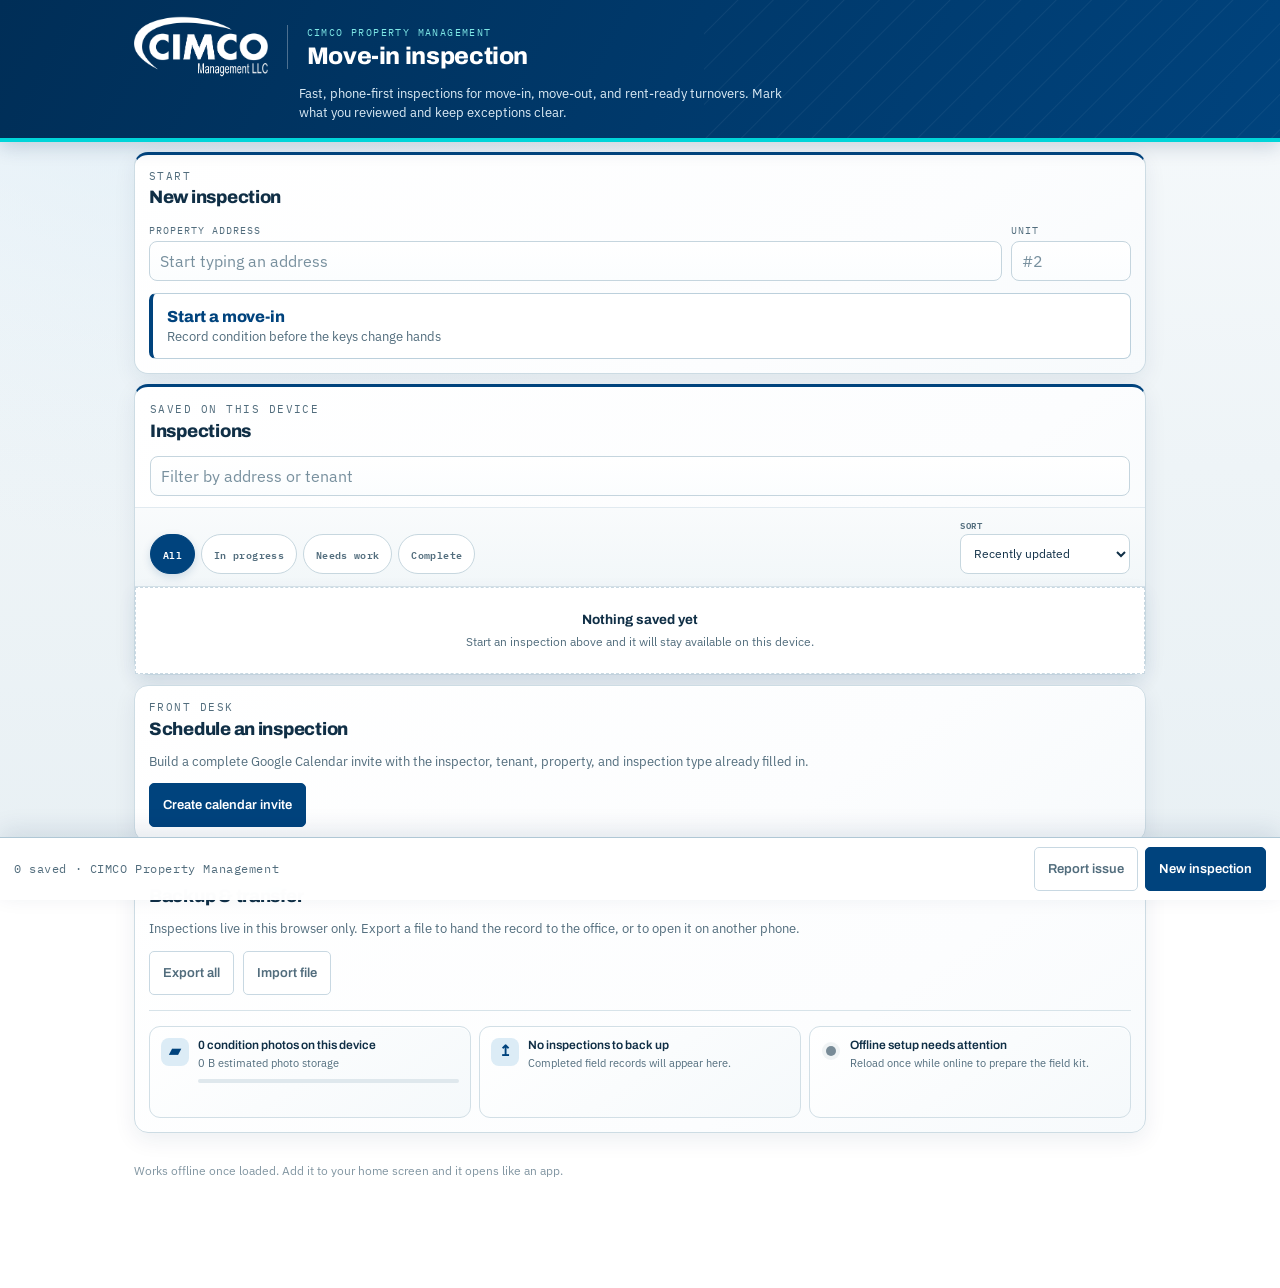
==== commit b45db8b6: "Compact inspection flow and add key notes" ====
--- a/move-in.html
+++ b/move-in.html
@@ -522,7 +522,7 @@
   .strip{display:none}
 }
 </style>
-<link rel="stylesheet" href="./app-theme.css?v=52">
+<link rel="stylesheet" href="./app-theme.css?v=55">
 
 <header class="mast">
   <div class="wrap">
@@ -609,6 +609,7 @@
         <span class="pace-badge" id="paceBadge">START</span>
       </div>
       <div class="print-meta" id="printMeta"></div>
+      <div class="print-wrapup" id="printWrapUp"></div>
 
       <div class="form-switch noprint" aria-label="Change inspection form type">
         <div class="form-switch-copy"><b id="formTypeCurrent">Current form: Move-in</b><small>Switch forms without losing completed checks, notes, photos, pricing, or signatures.</small></div>
@@ -646,7 +647,6 @@
           </div></div>
           <label class="f"><span>Electric meter</span><input class="in m" data-m="meterE" placeholder="Reading"></label>
           <label class="f"><span>Water meter</span><input class="in m" data-m="meterW" placeholder="Reading"></label>
-          <label class="f full inoutonly moveonly" id="keysWrap"><span id="keysLabel">Keys issued</span><input class="in m" data-m="keys" placeholder="2 keys to front door, 1 mail key"></label>
           <label class="f full outonly"><span>Tenant forwarding address</span><input class="in m" data-m="fwd" placeholder="Where the deposit letter goes"></label>
           <div class="f full inoutonly moveonly">
             <span style="display:block;font-family:'IBM Plex Mono',monospace;font-size:10px;letter-spacing:.1em;text-transform:uppercase;color:var(--slate);margin-bottom:3px">House / apartment clean</span>
@@ -661,7 +661,6 @@
               <option value="sm">Small — three across</option>
               <option value="lg">Full page each</option>
             </select></label>
-          <label class="f full"><span>Misc. notes</span><textarea class="in m" data-m="misc" placeholder="Anything the sheet has no line for"></textarea></label>
         </div>
         <div class="row" style="margin-top:12px">
           <button class="mini" id="dupBtn">Duplicate</button>
@@ -678,6 +677,38 @@
         <div class="lg"><i class="tag t-na">–</i> N/A</div>
       </div>
     </div>
+
+    <nav class="inspection-nav noprint" aria-label="Inspection sections">
+      <button type="button" data-page-jump="metaBox">Details</button>
+      <button type="button" data-page-jump="fieldNotesCard" id="notesJump">Keys &amp; notes</button>
+      <button type="button" data-page-jump="spaces">Checklist</button>
+      <button type="button" data-page-jump="signCard">Sign-off</button>
+    </nav>
+
+    <section class="card field-notes-card noprint" id="fieldNotesCard" aria-labelledby="fieldNotesTitle">
+      <div class="field-notes-head">
+        <div><div class="eyebrow">Property wrap-up</div><h2 id="fieldNotesTitle">Keys &amp; overall notes</h2><p>Keep property handoff details together and easy to find in the final report.</p></div>
+        <span class="autosave-pill">Saves automatically</span>
+      </div>
+      <div class="key-notes-grid">
+        <div class="field-entry" id="keyInventoryPane">
+          <label for="keyInventory"><span id="keyInventoryLabel">Property keys on hand</span><small>List each key, remote, or fob and its quantity.</small></label>
+          <textarea class="in m" id="keyInventory" data-m="keys" placeholder="Front door key — 2&#10;Mailbox key — 1&#10;Garage remote — 1"></textarea>
+          <div class="key-quick" aria-label="Quick add key type">
+            <button type="button" data-key-add="Front door key">+ Front door</button>
+            <button type="button" data-key-add="Back door key">+ Back door</button>
+            <button type="button" data-key-add="Mailbox key">+ Mailbox</button>
+            <button type="button" data-key-add="Garage remote">+ Garage</button>
+            <button type="button" data-key-add="Gate fob">+ Gate / fob</button>
+            <button type="button" data-key-add="">+ Other</button>
+          </div>
+        </div>
+        <div class="field-entry">
+          <label for="overallNotes"><span>Overall inspector notes</span><small>Use this for property-wide context, follow-up, or anything not tied to one checklist line.</small></label>
+          <textarea class="in m" id="overallNotes" data-m="misc" placeholder="Add any overall observations or follow-up notes for this inspection."></textarea>
+        </div>
+      </div>
+    </section>
 
     <div class="card" id="dictCard">
       <div class="eyebrow">Hands-free</div>
@@ -754,7 +785,7 @@
       <p class="ack" id="wkLegal">Florida gives a landlord 30 days after the tenant leaves to mail written notice of a claim on the deposit, and 15 days to return it when no claim is made (Fla. Stat. 83.49). Confirm the dates and wording with your broker or attorney before the letter goes out.</p>
     </div>
 
-    <div class="card signCard">
+    <div class="card signCard" id="signCard">
       <div class="eyebrow">Sign-off</div>
       <h2>Signatures</h2>
       <p class="ack" id="ackText"></p>
@@ -798,7 +829,7 @@
 "use strict";
 const MODE_LOCK = "in";      /* null = both modes in one app */
 const ORG = "CIMCO Property Management";
-const APP_VERSION = "office-delivery-v52";
+const APP_VERSION = "compact-field-v55";
 const TRANSCRIPTION_BETA_VISIBLE = false;
 let REPORT_LOGO_DATA = "";
 let REPORT_LOGO_PROMISE = null;
@@ -933,6 +964,9 @@
 const FLAGS = ["work"];
 const LEGACY_STATUS = {d:"work", b:"work", c:"work", r:"work", u:"na"};
 const MODE_LABEL = {in:"Move-in", out:"Move-out", ready:"Rent-ready", routine:"Routine"};
+function keysLabelForMode(mode){
+  return mode==="ready" ? "Property keys on hand" : mode==="out" ? "Keys returned / on hand" : "Keys at handover";
+}
 const CHECKLIST_VERSION = 2;
 const BEDROOM_GROUPS = [
   ["Floor",["Floor"]],
@@ -1626,7 +1660,7 @@
   const rec = {
     id:uid(), mode:"in", created:Date.now(), updated:Date.now(), from:null, sourceReady:source.id,
     meta:{date:today(), address:m.address||"", unit:m.unit||"", tenant:"", owner:m.owner||"", inspector:m.inspector||"", phone:"",
-      meterE:"", meterW:"", keys:"", fwd:"", misc:m.misc||"", clean:"", photoSize:m.photoSize||"md", tenantSigName:"", inspSigName:"",
+      meterE:"", meterW:"", keys:m.keys||"", fwd:"", misc:m.misc||"", clean:"", photoSize:m.photoSize||"md", tenantSigName:"", inspSigName:"",
       access:"", marketStatus:"hold", responsible:"", estimatedCost:"", workCategories:[], readyTags:[]},
     spaces, wk:{}, sig:{t:"",i:""}
   };
@@ -1751,7 +1785,10 @@
   document.querySelectorAll(".signCard").forEach(el=>el.classList.toggle("hide", isReady));
   document.getElementById("addSpaces").classList.remove("hide");
   document.getElementById("wkCard").classList.toggle("hide", !isOut && !isRoutine);
-  document.getElementById("keysLabel").textContent = isOut ? "Keys returned" : "Keys issued";
+  document.getElementById("keyInventoryPane").classList.toggle("hide", isRoutine);
+  document.getElementById("keyInventoryLabel").textContent = keysLabelForMode(cur.mode);
+  document.getElementById("fieldNotesTitle").textContent = isRoutine ? "Overall notes" : "Keys & overall notes";
+  document.getElementById("notesJump").textContent = isRoutine ? "Notes" : "Keys & notes";
   document.getElementById("ackText").textContent = isOut
     ? "By signing, both parties confirm this sheet records the condition of the unit at move-out. Codes and photos taken today support any claim against the deposit."
     : isRoutine
@@ -1771,7 +1808,7 @@
     : cur.sourceReady ? "Created from the rent-ready walkthrough. Condition, notes, and photos were carried over — add only the move-in details."
     : isReady ? "Walk the property, mark only what you reviewed, then share the turnover notation. Access details stay internal."
     : isRoutine ? "Use this occupied-property check to catch developing issues early. Blank print lines stay writable for maintenance follow-up."
-    : "Saves as you go, on this phone. When finished, send the PDF to the office below.";
+    : "Saves as you go on this phone. Review the keys and overall notes before signing off.";
 
   renderDict();
   drawSig("T", cur.sig.t); drawSig("I", cur.sig.i);
@@ -2153,6 +2190,7 @@
     if(workLabel(cur)) fields.push(["Work",workLabel(cur)]);
     if(m.responsible) fields.push(["Responsible",m.responsible]);
     if(m.estimatedCost) fields.push(["Est. cost",money(parseFloat(m.estimatedCost)||0)]);
+    if(m.keys) fields.push([keysLabelForMode(cur.mode),m.keys]);
   }else if(cur.mode==="routine"){
     fields.push(["Inspector",m.inspector||"________________"], ["Tenant",m.tenant||"________________"],
       ["Owner",m.owner||"________________"], ["Reason",visitLabel(m.visitReason)||"________________"],
@@ -2161,7 +2199,7 @@
   }else{
     if(m.tenant) fields.push(["Tenant",m.tenant]);
     if(m.clean) fields.push(["Unit clean",m.clean.toUpperCase()]);
-    if(m.keys) fields.push([cur.mode==="out" ? "Keys returned" : "Keys issued",m.keys]);
+    if(m.keys) fields.push([keysLabelForMode(cur.mode),m.keys]);
     if(m.meterE) fields.push(["Electric",m.meterE]);
     if(m.meterW) fields.push(["Water",m.meterW]);
   }
@@ -2180,6 +2218,10 @@
     const el = document.getElementById(id);
     if(el) el.textContent = cur && cur.meta && cur.meta[key] ? "Printed name: " + cur.meta[key] : "Printed name: ____________________";
   });
+  const wrapup=document.getElementById("printWrapUp"), wrapupRows=[];
+  if(cur.mode!=="routine" && cur.meta.keys) wrapupRows.push([keysLabelForMode(cur.mode),cur.meta.keys]);
+  if(cur.meta.misc) wrapupRows.push(["Overall inspector notes",cur.meta.misc]);
+  if(wrapup) wrapup.innerHTML=wrapupRows.map(row=>"<div><b>"+esc(row[0])+"</b><p>"+esc(row[1])+"</p></div>").join("");
   document.querySelectorAll("#spaces details.sec").forEach(d=>d.open = true);
   document.querySelectorAll(".item").forEach(el=>{
     const ta = el.querySelector(".note"), pn = el.querySelector(".pnote");
@@ -2228,7 +2270,8 @@
   const head = isReady ? [
     ["Date", fmtDate(m.date)], ["Inspector", m.inspector], ["Owner", m.owner],
     ["Market status", marketLabel(m.marketStatus)], ["Work category", workLabel(rec)],
-    ["Responsible party", m.responsible], ["Estimated cost", m.estimatedCost ? money(parseFloat(m.estimatedCost)||0) : ""]
+    ["Responsible party", m.responsible], ["Estimated cost", m.estimatedCost ? money(parseFloat(m.estimatedCost)||0) : ""],
+    ...(m.keys ? [[keysLabelForMode(rec.mode), m.keys]] : [])
   ] : isRoutine ? [
     ["Date", fmtDate(m.date)||"________________"], ["Inspector", m.inspector||"________________"],
     ["Tenant", m.tenant||"________________"], ["Owner", m.owner||"________________"],
@@ -2238,7 +2281,7 @@
   ] : [
     ["Date", fmtDate(m.date)], ["Inspector", m.inspector], ["Tenant", m.tenant], ["Owner", m.owner],
     ["Phone", m.phone], ["Unit clean", m.clean ? m.clean.toUpperCase() : ""],
-    [rec.mode==="out" ? "Keys returned" : "Keys issued", m.keys],
+    [keysLabelForMode(rec.mode), m.keys],
     ["Electric meter", m.meterE], ["Water meter", m.meterW],
     ["Forwarding address", rec.mode==="out" ? m.fwd : ""]
   ].filter(r=>r[1]);
@@ -2314,7 +2357,7 @@
     + "</style><div class=\"w\"><div class=\"brand\"><img src=\"" + esc(REPORT_LOGO_DATA||"./cimco-logo.png") + "\" alt=\"CIMCO Property Management\"><div class=\"brand-copy\"><div class=\"sub\">" + esc(ORG) + "</div><h1>" + esc(modeTitle(rec)) + " inspection</h1></div></div>"
     + "<h1 class=\"property\">" + esc(title(rec)) + "</h1><p class=\"coverage\">" + s.done + " of " + s.total + " lines reviewed · " + s.flags + " need work</p>"
     + "<div class=\"meta\">" + head.map(r=>"<div><b>" + esc(r[0]) + "</b>" + esc(r[1]) + "</div>").join("") + "</div>"
-    + roomLines + lines + wk + (m.misc ? "<h2>Notes</h2><p>" + esc(m.misc) + "</p>" : "")
+    + roomLines + lines + wk + (m.misc ? "<h2>Overall inspector notes</h2><p>" + esc(m.misc) + "</p>" : "")
     + sigs + gallery + "</div>";
 }
 
@@ -2347,6 +2390,7 @@
     if(workLabel(rec)) L.push("Work category: " + workLabel(rec));
     if(m.responsible) L.push("Responsible party: " + m.responsible);
     if(m.estimatedCost) L.push("Estimated cost: " + money(parseFloat(m.estimatedCost)||0));
+    if(m.keys) L.push(keysLabelForMode(rec.mode) + ": " + m.keys);
   }else if(isRoutine){
     if(m.tenant) L.push("Tenant: " + m.tenant);
     if(m.owner) L.push("Owner: " + m.owner);
@@ -2357,7 +2401,7 @@
     if(m.tenant) L.push("Tenant: " + m.tenant);
     if(m.owner) L.push("Owner: " + m.owner);
     if(m.clean) L.push("Unit clean: " + m.clean.toUpperCase());
-    if(m.keys) L.push((rec.mode==="out" ? "Keys returned: " : "Keys issued: ") + m.keys);
+    if(m.keys) L.push(keysLabelForMode(rec.mode) + ": " + m.keys);
     if(m.meterE || m.meterW) L.push("Meters — electric: " + (m.meterE||"—") + ", water: " + (m.meterW||"—"));
     if(rec.mode==="out" && m.fwd) L.push("Forwarding address: " + m.fwd);
   }
@@ -2389,7 +2433,7 @@
       L.push("");
     }
   }
-  if(m.misc) L.push("MISC. NOTES\n  " + m.misc);
+  if(m.misc) L.push("OVERALL INSPECTOR NOTES\n  " + m.misc);
   return L.join("\n");
 }
 
@@ -3927,4 +3971,4 @@
   window.addEventListener("load", ()=>navigator.serviceWorker.register("./service-worker.js").catch(()=>{}));
 }
 </script>
-<script src="./app-enhancements.js?v=52"></script>
+<script src="./app-enhancements.js?v=55"></script>
--- a/app-theme.css
+++ b/app-theme.css
@@ -184,6 +184,80 @@
   .bar .act{font-size:12px;padding-left:5px;padding-right:5px}
 }
 
+/* v55 compact field flow: keep high-use controls close without shrinking tap targets. */
+@media screen{
+  .wrap,.rail{max-width:1040px}
+  body[data-view="editor"] .mast{padding-top:10px}
+  body[data-view="editor"] .mast .lede{display:none}
+  body[data-view="editor"] .mast .pad{height:10px}
+  body[data-view="editor"] .report-logo{height:50px;max-width:122px}
+  body[data-view="editor"] .mast h1{font-size:21px}
+  main.wrap{padding-top:0}
+  .card{margin:10px 0;padding:14px}
+  .card h2{font-size:18px}
+  .grid{gap:7px;margin-top:9px}
+  .strip{margin-top:10px;height:9px}.tally{margin-top:5px}
+  .fieldpulse{margin-top:9px;padding:8px 9px}
+  .legend{margin-top:10px;padding-top:10px}
+  .sec{margin-bottom:7px}.sec>summary{padding:10px 13px;min-height:46px}.sectools{padding:0 13px 9px}
+  .item{padding:9px 13px}.pad6{margin-top:7px}.note{margin-top:6px}
+  .roomtools{margin-bottom:9px;padding:11px 12px}.roomquick{margin-top:8px}
+  .block{margin-bottom:9px;padding:12px 14px}
+
+  .inspection-nav{position:sticky;z-index:31;top:70px;display:grid;grid-template-columns:repeat(4,minmax(0,1fr));gap:5px;margin:8px 0;padding:5px;border:1px solid #BCD0DC;border-radius:12px;background:rgba(255,255,255,.96);box-shadow:0 7px 20px rgba(0,46,87,.12);backdrop-filter:blur(12px)}
+  .inspection-nav button{min-height:40px;padding:7px 6px;border:0;border-radius:8px;background:transparent;color:var(--slate);font:600 10px/1.2 "IBM Plex Mono",monospace;letter-spacing:.025em}
+  .inspection-nav button:hover,.inspection-nav button:focus-visible{background:var(--brand-light);color:var(--brand)}
+
+  .field-notes-card{border-top:3px solid var(--brand)!important;background:linear-gradient(145deg,#fff,#F5F9FB)}
+  .field-notes-head{display:flex;align-items:flex-start;justify-content:space-between;gap:16px}
+  .field-notes-head p{max-width:62ch;margin:4px 0 0;color:var(--slate);font-size:12px;line-height:1.4}
+  .autosave-pill{flex:none;padding:5px 8px;border:1px solid #B8D8CD;border-radius:999px;background:#F1F9F6;color:var(--ok);font:600 9px/1.2 "IBM Plex Mono",monospace;letter-spacing:.04em;white-space:nowrap}
+  .key-notes-grid{display:grid;grid-template-columns:minmax(0,.9fr) minmax(0,1.1fr);gap:12px;margin-top:11px}
+  .field-entry{min-width:0;padding:11px;border:1px solid #D2DFE6;border-radius:10px;background:rgba(255,255,255,.9)}
+  .field-entry>label>span{display:block;margin-bottom:4px;font:600 10px/1.2 "IBM Plex Mono",monospace;letter-spacing:.08em;text-transform:uppercase;color:var(--slate)}
+  .field-entry>label>small{display:block;margin:-1px 0 7px;color:var(--slate);font-size:11px;line-height:1.35}
+  #keyInventory{min-height:102px}#overallNotes{min-height:132px}
+  .key-quick{display:flex;gap:5px;flex-wrap:wrap;margin-top:7px}
+  .key-quick button{min-height:36px;padding:6px 9px;border:1px solid #C5D5DE;border-radius:999px;background:#F7FAFC;color:var(--brand);font:600 10px/1.2 "IBM Plex Mono",monospace}
+  .key-quick button:hover{border-color:var(--brand-mid);background:var(--brand-light)}
+  .print-wrapup{display:none}
+}
+
+@media screen and (min-width:760px){
+  #metaBox .grid{grid-template-columns:repeat(3,minmax(0,1fr))}
+  .pad6{grid-template-columns:repeat(3,82px)}
+}
+
+@media screen and (min-width:1180px) and (max-width:1439px){
+  body[data-view="editor"] .section-bookmarks{display:none}
+  body[data-view="editor"] .room-jump-mobile{display:block}
+}
+
+@media screen and (min-width:1440px){
+  body[data-view="editor"] .section-bookmarks{left:max(12px,calc(50% - 710px))}
+}
+
+@media screen and (max-width:680px){
+  .key-notes-grid{grid-template-columns:1fr}
+  .field-notes-head{display:block}.autosave-pill{display:inline-block;margin-top:8px}
+  .inspection-nav{top:68px;margin-left:-2px;margin-right:-2px}
+}
+
+@media screen and (max-width:560px){
+  body[data-view="editor"] .mast-head{gap:10px}
+  body[data-view="editor"] .report-logo{height:38px;max-width:88px}
+  body[data-view="editor"] .mast-copy{padding-left:10px}
+  body[data-view="editor"] .mast h1{font-size:17px}
+  body[data-view="editor"] .mast .sub{margin-bottom:2px}
+  .card{margin:8px 0;padding:12px}.card h2{font-size:17px}
+  .inspection-nav{grid-template-columns:repeat(4,minmax(0,1fr));gap:3px;padding:4px}
+  .inspection-nav button{min-height:42px;padding:6px 3px;font-size:9px}
+  .field-entry{padding:10px}#keyInventory{min-height:94px}#overallNotes{min-height:112px}
+  .key-quick button{min-height:38px}
+  .sec>summary{padding:9px 11px}.item{padding:8px 11px}.k{min-height:46px}
+  .roomtools{padding:10px 11px}.roomtools-head{display:block}.roomtools-head>.eyebrow{display:none}
+}
+
 /* Print/PDF: restrained color, stable margins, repeatable tables, sharp signatures. */
 @media print{
   .walk-tools,.dashboard-tools,.health-grid,.finish-card,.app-dialog-backdrop,.photo-panel,.photo-progress{display:none!important}
@@ -202,6 +276,8 @@
   #edAddr{font-size:14pt;color:#17242C;margin-bottom:2mm}
   .print-meta{gap:2.2mm 5mm;margin-top:2.4mm;padding-top:2.4mm;border-top:.5pt solid #D5DDE1}
   .print-meta span{font-size:8.5pt}.print-meta b{font-size:6.8pt;color:#61717A}
+  .print-wrapup{display:grid;grid-template-columns:1fr 1.5fr;gap:4mm;margin-top:3mm;padding-top:2.5mm;border-top:.5pt solid #D5DDE1}
+  .print-wrapup:empty{display:none}.print-wrapup div{min-width:0}.print-wrapup b{display:block;margin-bottom:1mm;font:600 6.8pt/1.2 "IBM Plex Mono",monospace;letter-spacing:.08em;text-transform:uppercase;color:#61717A}.print-wrapup p{margin:0;white-space:pre-wrap;font-size:8.5pt;line-height:1.4;overflow-wrap:anywhere}
 
   .block.has-flags{break-inside:avoid;background:#FFF5F3!important;border:1px solid #E5C1BA!important;border-left:3px solid #B84C42!important;border-radius:1.5mm!important;padding:2.5mm 3mm!important;margin:3.5mm 0!important}
   .block.has-flags h3{color:#8E342B!important;margin-bottom:1.2mm}.block.has-flags .code{color:#9B3427!important}.block.has-flags ul{padding-left:4.5mm}
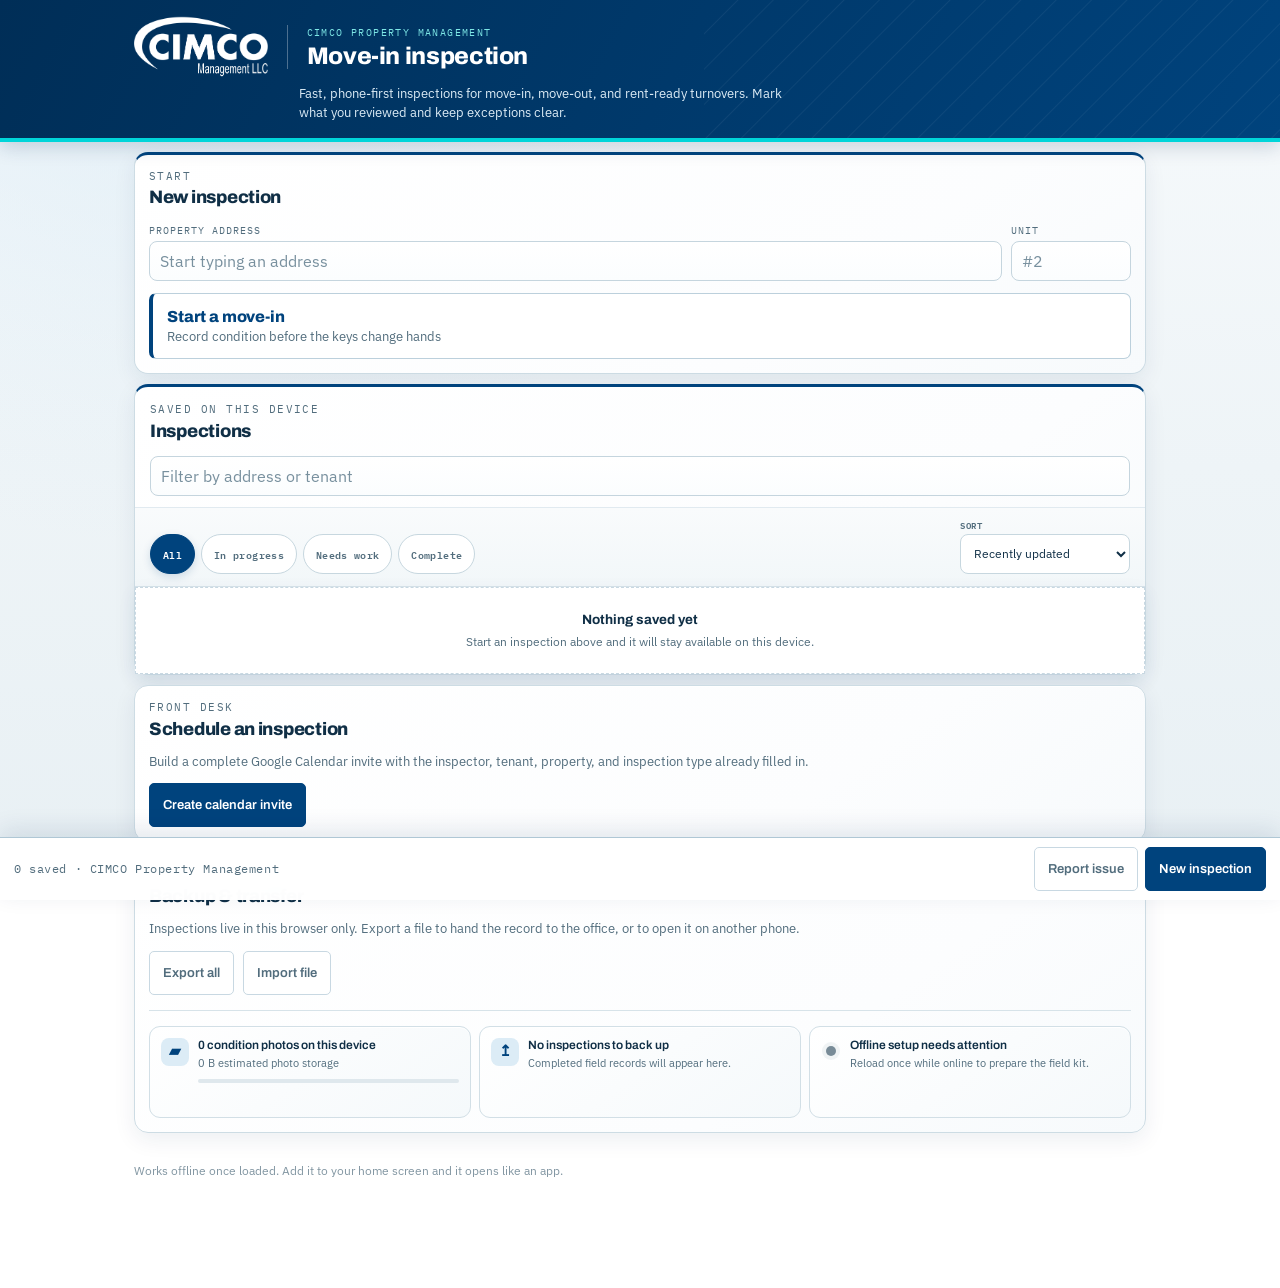
==== commit b7781698: "Fix inspection photo printing" ====
--- a/move-in.html
+++ b/move-in.html
@@ -522,7 +522,7 @@
   .strip{display:none}
 }
 </style>
-<link rel="stylesheet" href="./app-theme.css?v=55">
+<link rel="stylesheet" href="./app-theme.css?v=56">
 
 <header class="mast">
   <div class="wrap">
@@ -829,7 +829,7 @@
 "use strict";
 const MODE_LOCK = "in";      /* null = both modes in one app */
 const ORG = "CIMCO Property Management";
-const APP_VERSION = "compact-field-v55";
+const APP_VERSION = "print-photo-reliability-v56";
 const TRANSCRIPTION_BETA_VISIBLE = false;
 let REPORT_LOGO_DATA = "";
 let REPORT_LOGO_PROMISE = null;
@@ -2236,20 +2236,55 @@
 
   const appx = document.getElementById("appendix");
   appx.className = "appx sz-" + (cur.meta.photoSize || "md");
-  appx.innerHTML = log.length
+  const photoMarkup = log.length
     ? "<h3>Photo log</h3><p class=\"lead\">" + log.length + " photo" + (log.length===1?"":"s")
       + " taken " + (fmtDate(cur.meta.date)||"on inspection") + " at " + esc(title(cur)) + ".</p>"
-      + log.map(o=>'<figure><img src="' + o.p.data + '"><figcaption>' + esc(caption(o)) + "</figcaption></figure>").join("")
+      + log.map(o=>'<figure><img src="' + o.p.data + '" loading="eager" decoding="sync"><figcaption>' + esc(caption(o)) + "</figcaption></figure>").join("")
     : "";
-
-}
-
-function printNow(){
-  preparePrintView();
-  requestAnimationFrame(()=>{
+  if(appx.innerHTML!==photoMarkup) appx.innerHTML=photoMarkup;
+
+}
+
+function waitForPrintImage(img,timeoutMs){
+  return new Promise(resolve=>{
+    let timer=0,settled=false;
+    const finish=ok=>{
+      if(settled) return;
+      settled=true; clearTimeout(timer);
+      img.removeEventListener("load",loaded); img.removeEventListener("error",failed);
+      resolve(!!ok);
+    };
+    const loaded=()=>finish(img.naturalWidth>0), failed=()=>finish(false);
+    if(img.complete){ loaded(); return; }
+    img.addEventListener("load",loaded,{once:true}); img.addEventListener("error",failed,{once:true});
+    timer=setTimeout(failed,timeoutMs);
+    if(typeof img.decode==="function") img.decode().then(loaded).catch(()=>{ if(img.complete) loaded(); });
+  });
+}
+async function waitForPrintImages(timeoutMs=15000){
+  const images=[...document.querySelectorAll("#appendix img")];
+  if(!images.length) return true;
+  const results=await Promise.all(images.map(img=>waitForPrintImage(img,timeoutMs)));
+  return results.every(Boolean);
+}
+let printBusy=false;
+async function printNow(){
+  if(printBusy||!cur) return;
+  printBusy=true;
+  const button=document.getElementById("printBtn");
+  if(button){ button.disabled=true; button.setAttribute("aria-busy","true"); }
+  try{
     preparePrintView();
-    setTimeout(()=>window.print(),0);
-  });
+    await new Promise(resolve=>requestAnimationFrame(()=>requestAnimationFrame(resolve)));
+    if(photoLog().length) toast("Preparing report photos…");
+    const ready=await waitForPrintImages();
+    if(!ready){ toast("A report photo could not load. Reopen this inspection and try again."); return; }
+    await new Promise(resolve=>requestAnimationFrame(resolve));
+    window.print();
+  }finally{
+    printBusy=false;
+    if(button){ button.disabled=false; button.removeAttribute("aria-busy"); }
+  }
 }
 window.addEventListener("beforeprint",preparePrintView);
 
@@ -3971,4 +4006,4 @@
   window.addEventListener("load", ()=>navigator.serviceWorker.register("./service-worker.js").catch(()=>{}));
 }
 </script>
-<script src="./app-enhancements.js?v=55"></script>
+<script src="./app-enhancements.js?v=56"></script>
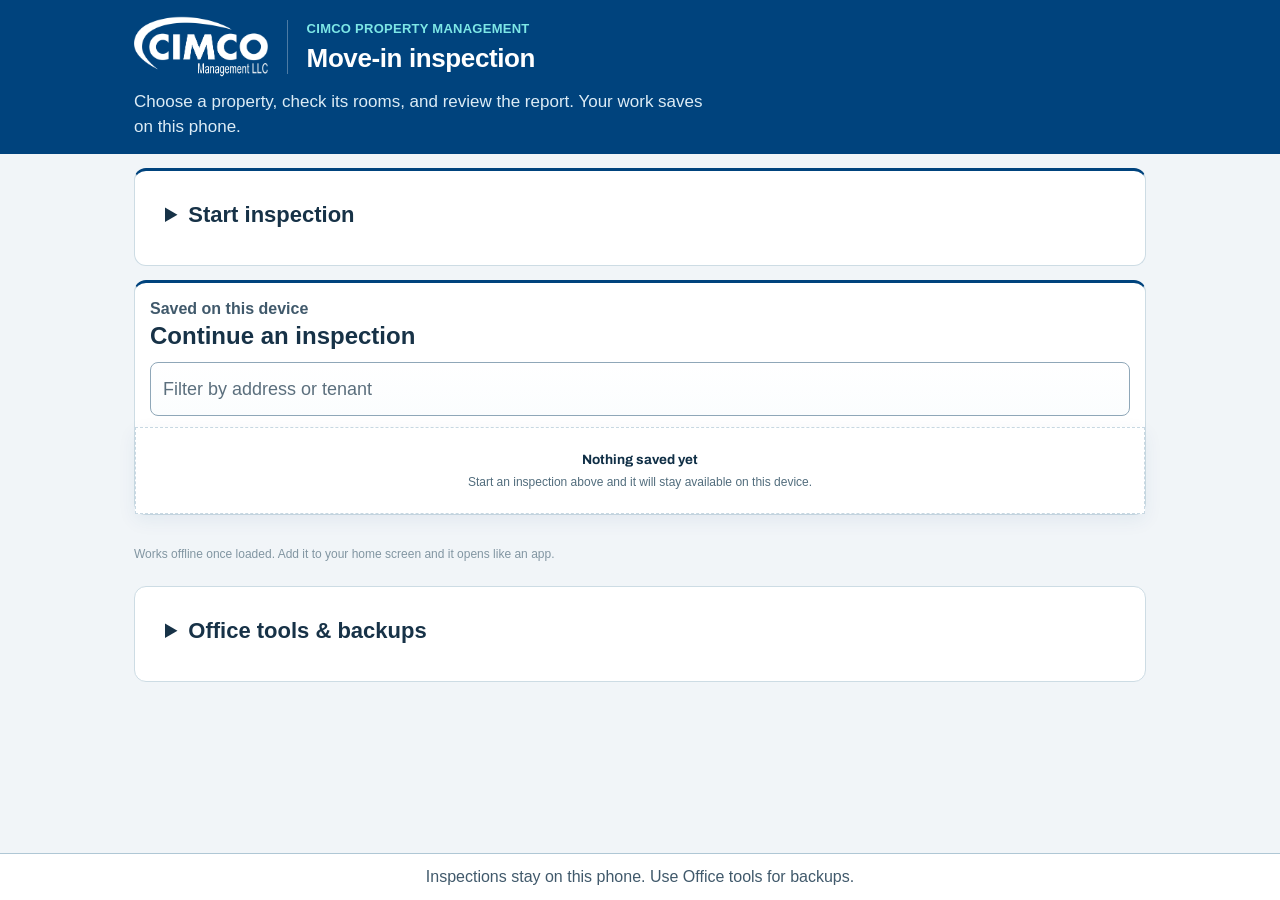
==== commit 76a21313: "Improve inspector workflow, PDF accuracy, and offline office handoff" ====
--- a/move-in.html
+++ b/move-in.html
@@ -522,7 +522,9 @@
   .strip{display:none}
 }
 </style>
-<link rel="stylesheet" href="./app-theme.css?v=56">
+<link rel="stylesheet" href="./app-theme.css?v=58">
+<link rel="stylesheet" href="./inspector-flow.css?v=58">
+<link rel="stylesheet" href="./offline-office.css?v=58">
 
 <header class="mast">
   <div class="wrap">
@@ -771,7 +773,7 @@
       <div class="eyebrow" id="wkEyebrow">Move-out</div>
       <h2 id="wkTitle">Damage worksheet</h2>
       <p class="worksheet-help" id="wkHelp" style="font-size:13px;color:var(--slate);margin:9px 0 0">
-        Every item needing attention lands here. Mark it normal wear or tenant damage and put a figure on it. Only tenant damage adds to the total.
+        Review each finding and explicitly choose its classification. Entering an estimate does not assign tenant responsibility.
       </p>
       <div class="wk" id="wk"></div>
       <div class="wtot"><span id="wkTotalLabel">Tenant damage total</span><b id="wkTotal"></b></div>
@@ -829,13 +831,14 @@
 "use strict";
 const MODE_LOCK = "in";      /* null = both modes in one app */
 const ORG = "CIMCO Property Management";
-const APP_VERSION = "print-photo-reliability-v56";
+const APP_VERSION = "offline-office-v58";
 const TRANSCRIPTION_BETA_VISIBLE = false;
 let REPORT_LOGO_DATA = "";
 let REPORT_LOGO_PROMISE = null;
-const SELF_TEST = new URLSearchParams(location.search).get("selftest")==="1";
-const KEY = SELF_TEST ? "cimco.inspections.selftest.v1" : "cimco.inspections.v1";
-const PHOTO_DB = SELF_TEST ? "cimco-photos-selftest" : "cimco-photos";
+const SELF_TEST = globalThis.CIMCO_PRACTICE_MODE===true || new URLSearchParams(location.search).get("selftest")==="1";
+const TEST_NAMESPACE = (new URLSearchParams(location.search).get("suite")||(globalThis.CIMCO_PRACTICE_MODE?"practice-v58":"manual")).replace(/[^a-zA-Z0-9_-]/g,"").slice(0,32);
+const KEY = SELF_TEST ? "cimco.inspections.selftest.v1."+TEST_NAMESPACE : globalThis.CIMCO_OFFICE_DESK===true ? "cimco.office.inspections.v1" : "cimco.inspections.v1";
+const PHOTO_DB = SELF_TEST ? "cimco-photos-selftest-"+TEST_NAMESPACE : globalThis.CIMCO_OFFICE_DESK===true ? "cimco-office-photos" : "cimco-photos";
 const OFFICE_AI_CONFIG_KEY = "cimco.office-ai.config.v1";
 const OFFICE_AI_PENDING_KEY = "cimco.office-ai.pending.v1";
 
@@ -844,6 +847,8 @@
 const BATHROOM_ITEMS = ["Vanity / sink / faucet","Toilet","Tub","Shower","Mirror","Window","Vent / fan","Floor","GFCI / outlets"];
 const HALF_BATH_ITEMS = ["Vanity / sink / faucet","Toilet","Mirror","Vent / fan","Floor","GFCI / outlets"];
 const T = {
+  garage: {label:"Garage", items:["Floor","Walls / ceiling","Vehicle door / opener","Remotes / keypad","Lights / outlets","Entry door / lock"]},
+  patio: {label:"Patio / lanai", items:["Floor / slab","Screens / enclosure","Doors / latches","Lights / outlets","Roof / drainage"]},
   living:  {label:"Living room", items:BEDROOM_ITEMS},
   kitchen: {label:"Kitchen", items:["Floor","Walls / ceiling","Lights","Cabinets / hardware","Sink / faucet / disposal","Refrigerator","Range / oven / hood","Microwave","Counters","Outlets / GFCI"]},
   laundry: {label:"Laundry & appliances", items:["Washer / dryer","Dishwasher","Hookups / hoses / dryer vent","Floor / walls"]},
@@ -959,10 +964,10 @@
 ];
 /* Each inspected line has one simple outcome. Detailed language stays in
    the note, so reports retain context without making field marking slow. */
-const CODES = [["ok","✓","Good"],["work","×","Needs work"],["na","–","N/A"]];
-const CODE_LABEL = {ok:"Good", work:"Needs work", na:"N/A"};
+const CODES = [["ok","✓","Good"],["work","!","Needs work"],["np","–","Not present"],["nt","?","Could not check"]];
+const CODE_LABEL = {ok:"Good", work:"Needs work", np:"Not present", nt:"Could not check", na:"N/A (earlier record)"};
 const FLAGS = ["work"];
-const LEGACY_STATUS = {d:"work", b:"work", c:"work", r:"work", u:"na"};
+const LEGACY_STATUS = {d:"work", b:"work", c:"work", r:"work", u:"nt"};
 const MODE_LABEL = {in:"Move-in", out:"Move-out", ready:"Rent-ready", routine:"Routine"};
 function keysLabelForMode(mode){
   return mode==="ready" ? "Property keys on hand" : mode==="out" ? "Keys returned / on hand" : "Keys at handover";
@@ -1035,11 +1040,17 @@
 let camTarget = null;
 let lbCurrent = null;
 let PENDING_SEED = null;
+let RECORD_LOADING = false;
 
 function quickSeed(){
   const address = (document.getElementById("newAddress")?.value || "").trim();
   const unit = (document.getElementById("newUnit")?.value || "").trim();
   return {address, unit};
+}
+function propertyMatches(meta,seed){
+  const clean=value=>String(value||"").trim().toLowerCase().replace(/\s+/g," ");
+  const unit=value=>clean(value).replace(/^#\s*/,"");
+  return clean(meta.address)===clean(seed.address)&&unit(meta.unit)===unit(seed.unit);
 }
 
 function uid(){ return Date.now().toString(36) + Math.random().toString(36).slice(2,7); }
@@ -1062,11 +1073,13 @@
   return REPORT_LOGO_PROMISE;
 }
 
-function normalizeStatus(code){ return LEGACY_STATUS[code] || code || ""; }
+function normalizeStatus(code){ const value=LEGACY_STATUS[code]||code||""; return ["ok","work","np","nt","na"].includes(value)?value:""; }
 function strongestStatus(items,field){
   const values=items.map(it=>normalizeStatus(it[field])).filter(Boolean);
   if(values.indexOf("work")>=0) return "work";
   if(values.indexOf("ok")>=0) return "ok";
+  if(values.indexOf("nt")>=0) return "nt";
+  if(values.indexOf("np")>=0) return "np";
   if(values.indexOf("na")>=0) return "na";
   return "";
 }
@@ -1104,8 +1117,9 @@
 }
 function normalizeRecord(rec){
   if(!rec || !Array.isArray(rec.spaces)) return rec;
+  rec.meta=rec.meta||{};rec.sig=rec.sig||{t:"",i:""};rec.wk=rec.wk||{};
   const firstBedroom = rec.spaces.find(sp=>sp && sp.type==="bedroom");
-  if(firstBedroom && /^(?:bedroom(?:\s*#?\s*1)?|master bedroom)$/i.test(String(firstBedroom.name||"").trim())){
+  if(firstBedroom && (firstBedroom.checklistVersion||0)<CHECKLIST_VERSION && /^(?:bedroom(?:\s*#?\s*1)?|master bedroom)$/i.test(String(firstBedroom.name||"").trim())){
     firstBedroom.name = "Master Bedroom";
   }
   rec.spaces.forEach(sp=>(sp.items||[]).forEach(it=>{
@@ -1139,19 +1153,27 @@
   el.classList.toggle("on",!!saveNoticeText);
 }
 function showSaveNotice(){
-  saveNoticeText="✓ Saved on this device";
+  saveNoticeText="Saved on this phone";
   paintSaveNotice();
   clearTimeout(saveNoticeTimer);
-  saveNoticeTimer=setTimeout(()=>{ saveNoticeText=""; paintSaveNotice(); },1400);
+  if(typeof InspectorFlow!=="undefined") InspectorFlow.paintSaved(true);
+}
+function flushSave(){
+  clearTimeout(saveTimer);
+  try{ localStorage.setItem(KEY,JSON.stringify(LIST)); showSaveNotice(); return true; }
+  catch(e){ saveNoticeText="Could not save - storage is full"; paintSaveNotice(); if(typeof InspectorFlow!=="undefined") InspectorFlow.paintSaved(false); toast("Could not save. Use Office tools to back up your inspections."); return false; }
 }
 function save(){
-  if(cur) cur.updated = Date.now();
+  if(cur){
+    if(!RECORD_LOADING && typeof InspectionReport!=="undefined") InspectionReport.invalidateSignatures(cur);
+    cur.updated = Date.now();
+  }
   clearTimeout(saveTimer);
-  saveTimer = setTimeout(()=>{
-    try{ localStorage.setItem(KEY, JSON.stringify(LIST)); showSaveNotice(); }
-    catch(e){ toast("Storage is full — export and delete an old inspection"); }
-  }, 250);
-}
+  saveNoticeText="Saving on this phone..."; paintSaveNotice();
+  saveTimer = setTimeout(flushSave,250);
+}
+document.addEventListener("visibilitychange",()=>{ if(document.visibilityState==="hidden") flushSave(); });
+window.addEventListener("pagehide",flushSave);
 function toast(msg){
   const t = document.getElementById("toast");
   t.textContent = msg; t.classList.add("on");
@@ -1405,12 +1427,12 @@
   return dbP;
 }
 async function photoPut(rec){ const d=await db(); return new Promise((res,rej)=>{ const t=d.transaction("p","readwrite"); t.objectStore("p").put(rec); t.oncomplete=()=>res(); t.onerror=()=>rej(t.error); }); }
-async function photoDelete(id){ const d=await db(); return new Promise((res,rej)=>{ const t=d.transaction("p","readwrite"); t.objectStore("p").delete(id); t.oncomplete=()=>res(); t.onerror=()=>rej(t.error); }); }
+async function photoDelete(id){ if(typeof OfflineOffice!=="undefined")return OfflineOffice.trashPhoto(id);throw new Error("Recovery tools did not load. Reopen the app before removing photos."); }
 async function photoLoad(inspId){
   const d = await db();
   return new Promise((res,rej)=>{
     const out={}, t=d.transaction("p","readonly"), rq=t.objectStore("p").getAll();
-    rq.onsuccess = ()=>{ (rq.result||[]).filter(o=>o.insp===inspId).sort((a,b)=>a.ts-b.ts)
+    rq.onsuccess = ()=>{ (rq.result||[]).filter(o=>o.insp===inspId&&!o.deletedAt).sort((a,b)=>a.ts-b.ts)
       .forEach(o=>{ (out[o.key] = out[o.key]||[]).push(o); }); res(out); };
     rq.onerror = ()=>rej(rq.error);
   });
@@ -1641,6 +1663,13 @@
       items: sp.items.map(it=>({t: it.t, s:"", n:"", base: normalizeStatus(it.s)}))
     }));
   }
+  if(!from && seed && seed.address){
+    const prior=LIST.filter(r=>!r.deletedAt&&r.mode===mode&&propertyMatches(r.meta,seed)).sort((a,b)=>b.updated-a.updated)[0];
+    if(prior){
+      rec.spaces=prior.spaces.map(sp=>({...sp,id:uid(),items:sp.items.map(it=>({t:it.t,s:"",n:"",base:""}))}));
+      rec.meta.readyTags=[...(prior.meta.readyTags||[])];rec.layoutSource=prior.id;
+    }
+  }
   LIST.unshift(rec); save();
   return rec;
 }
@@ -1733,12 +1762,14 @@
   scheduleWalkProgress();
 }
 async function openRec(rec){
+  RECORD_LOADING=true;
   cur = normalizeRecord(rec); photos = {};
   document.getElementById("wk").dataset.sig = "";
   const dt = document.getElementById("dictText"); if(dt) dt.value = "";
   go("editor");
   try{ await migrateItemPhotos(cur); }catch(e){}
-  try{ photos = await photoLoad(rec.id); renderSpaces(); }catch(e){}
+  try{ photos = await photoLoad(rec.id); renderSpaces(); }catch(e){ toast("Photos could not be opened. Try reopening this inspection before making changes."); }
+  RECORD_LOADING=false;
 }
 
 /* ---------------- home ---------------- */
@@ -1750,9 +1781,9 @@
   const btn = (mode,t,s)=>`<button class="newbtn ${mode==="out"?"alt":mode==="ready"?"ready":mode==="routine"?"routine":""}" data-new="${mode}"><b>${t}</b><span>${s}</span></button>`;
   let html = "";
   if(MODE_LOCK !== "out") html += btn("in","Start a move-in","Record condition before the keys change hands");
-  if(MODE_LOCK !== "in")  html += btn("out","Start a move-out","Compare against the move-in and price the damage");
+  if(MODE_LOCK !== "in")  html += btn("out","Start a move-out","Record condition when the tenant leaves");
   if(!MODE_LOCK) html += btn("ready","Start a rent-ready","Fast turnover walk before the property is marketed");
-  if(!MODE_LOCK) html += btn("routine","Start a routine inspection","Check an occupied property and prepare maintenance pricing");
+  if(!MODE_LOCK) html += btn("routine","Start a routine inspection","Check the condition of an occupied property");
   nb.innerHTML = html;
 
   const q = (document.getElementById("search").value||"").toLowerCase();
@@ -1802,7 +1833,7 @@
 
   const lastConversion = Array.isArray(cur.conversions) && cur.conversions.length ? cur.conversions[cur.conversions.length-1] : null;
   document.getElementById("edFoot").textContent = lastConversion
-    ? "Converted from " + MODE_LABEL[lastConversion.from] + " to " + MODE_LABEL[lastConversion.to] + ". Completed checks, notes, photos, pricing, and signatures were retained."
+    ? "Converted from " + MODE_LABEL[lastConversion.from] + " to " + MODE_LABEL[lastConversion.to] + ". Observations, photos, and pricing were retained. Signatures require a new review."
     : cur.mode==="out" && cur.from
     ? "Baseline loaded from the move-in inspection for this address — every line shows how it was handed over."
     : cur.sourceReady ? "Created from the rent-ready walkthrough. Condition, notes, and photos were carried over — add only the move-in details."
@@ -1838,7 +1869,7 @@
   }).join("");
   renderSectionBookmarks(spaces);
   const first = spaces[0];
-  if(!ACTIVE_SPACE_ID || !document.querySelector('details[data-sp="' + ACTIVE_SPACE_ID + '"]')) setActiveSpace(first ? first.id : "");
+  if(!ACTIVE_SPACE_ID || !spaces.some(sp=>sp.id===ACTIVE_SPACE_ID)) setActiveSpace(first ? first.id : "");
   watchSpaces();
 }
 
@@ -1914,14 +1945,14 @@
       const baseHtml = cur.mode==="out" && it.base
         ? `<span class="base ${it.base!==it.s && it.s ? "chg" : ""}">Move-in: ${esc(CODE_LABEL[it.base]||it.base)}${it.base!==it.s && it.s ? " → " + esc(CODE_LABEL[it.s]) : ""}</span>`
         : "";
-      return `<div class="item ${flag?"flagged":""} ${it.s==="na"?"is-na":""} ${!it.s?"unreviewed":""}" data-key="${k}">
+      return `<div class="item ${flag?"flagged":""} ${["na","np","nt"].includes(it.s)?"is-na":""} ${!it.s?"unreviewed":""}" data-key="${k}">
         <div class="itop">
           <div class="iname">${esc(it.t)}${baseHtml}
             <span class="pcode">${it.s ? esc(CODE_LABEL[it.s]) : cur.mode==="routine" ? "Status: __________" : "—"}</span><span class="pfigs"></span></div>
           <button class="cam" data-cam="${k}" aria-label="Add photo of ${esc(it.t)}">📷${pics.length?`<b>${pics.length}</b>`:""}</button>
         </div>
         <div class="pad6">${CODES.map(([v,g,lab])=>
-          `<button class="k k-${v} ${it.s===v?"on":""}" data-k="${k}" data-v="${v}" aria-label="${lab}" aria-pressed="${it.s===v}">${g}<small>${lab.toUpperCase()}</small></button>`).join("")}</div>
+          `<button class="k k-${v} ${it.s===v?"on":""}" data-k="${k}" data-v="${v}" aria-label="${lab}" aria-pressed="${it.s===v}">${g}<small>${lab}</small></button>`).join("")}</div>
         <textarea class="note" data-note="${k}" placeholder="What needs work, or why it could not be tested">${esc(it.n)}</textarea>
         <div class="pnote"></div>
         <div class="thumbs">${pics.map(p=>`<img src="${p.data}" data-ph="${p.id}" alt="Photo of ${esc(it.t)}">`).join("")}</div>
@@ -1950,7 +1981,7 @@
   const flag = FLAGS.indexOf(it.s) >= 0;
   el.classList.toggle("flagged", flag);
   el.classList.toggle("unreviewed", !it.s);
-  el.classList.toggle("is-na", it.s === "na");
+  el.classList.toggle("is-na", ["na","np","nt"].includes(it.s));
   el.querySelectorAll(".k").forEach(b => {
     const selected=b.dataset.v === it.s;
     b.classList.toggle("on",selected);
@@ -1967,7 +1998,7 @@
   const note = el.querySelector(".note");
   if(note){
     note.placeholder = "What needs work, or why it could not be tested";
-    if(!flag && it.s!=="na") note.value = "";
+    note.value = it.n||"";
   }
   renderPrintRoomGroups();
 }
@@ -1983,10 +2014,11 @@
 }
 function pickBaseline(seed){
   PENDING_SEED = seed || null;
-  const ins = LIST.filter(r => r.mode === "in").sort((a,b) => b.updated - a.updated).slice(0,12);
+  const ins = LIST.filter(r => !r.deletedAt&&r.mode === "in"&&(!seed||!seed.address||propertyMatches(r.meta,seed))).sort((a,b) => b.updated - a.updated).slice(0,12);
+  if(!ins.length){PENDING_SEED=null;return openRec(newInspection("out",null,seed));}
   document.getElementById("modalBody").innerHTML =
     '<div class="eyebrow">New move-out</div><h2>Start from a move-in?</h2>' +
-    '<p style="font-size:13px;color:var(--slate);margin:9px 0 12px">Pick the move-in sheet for this unit. Every line will then show how the place was handed over.</p>' +
+    '<p style="font-size:17px;color:var(--slate);margin:9px 0 12px">Choose an earlier move-in for this property and unit, or start without one.</p>' +
     ins.map(r => '<button class="rec" data-base="' + r.id + '"><span class="badge">IN</span>' +
       '<span class="rt"><b>' + esc(title(r)) + '</b><span>' + fmtDate(r.meta.date) +
       (r.meta.tenant ? " · " + esc(r.meta.tenant) : "") + '</span></span></button>').join("") +
@@ -1995,18 +2027,9 @@
   document.getElementById("modal").classList.add("on");
 }
 function wkTotal(){
-  let tot = 0;
-  const routine = cur.mode==="routine";
-  let hasPrice = false;
-  flagged(cur).forEach(o=>{
-    const w = cur.wk[o.key];
-    if(w && String(w.c||"").trim()){ hasPrice = true; if(routine || w.k==="dmg") tot += parseFloat(w.c||0) || 0; }
-  });
-  const total = document.getElementById("wkTotal");
-  const leaveBlank = routine && !hasPrice;
-  total.textContent = leaveBlank ? "" : money(tot);
-  total.classList.toggle("empty", leaveBlank);
-  return tot;
+  const p=InspectionReport.pricing(cur),el=document.getElementById("wkTotal");
+  el.textContent=!p.priced?"Not estimated":money(p.total/100)+(p.pending.length?" (partial)":"");
+  return p.total/100;
 }
 function renderWk(){
   if(cur.mode!=="out" && cur.mode!=="routine") return;
@@ -2015,8 +2038,8 @@
   document.getElementById("wkTitle").textContent = routine ? "Damage & maintenance pricing" : "Damage worksheet";
   document.getElementById("wkHelp").textContent = routine
     ? "Items needing work collect here. Assign responsibility and add an estimated repair cost for the maintenance team."
-    : "Every item needing attention lands here. Mark it normal wear or tenant damage and put a figure on it. Only tenant damage adds to the total.";
-  document.getElementById("wkTotalLabel").textContent = routine ? "Estimated work total" : "Tenant damage total";
+    : "Review each finding and explicitly choose its classification. Entering an estimate does not assign tenant responsibility.";
+  document.getElementById("wkTotalLabel").textContent = routine ? "Estimated work total" : "Estimated tenant damage";
   document.getElementById("wkLegal").classList.toggle("hide", routine);
   const rows = flagged(cur);
   const el = document.getElementById("wk");
@@ -2150,6 +2173,7 @@
       if(stroke.length) SIG_STROKES[which].push(stroke.map(p=>({x:p.x,y:p.y,p:p.p})));
       const data=signatureSvg(SIG_STROKES[which],SIG_LEGACY[which]);
       cur.sig[which==="T"?"t":"i"] = data;
+      if(typeof InspectionReport!=="undefined") InspectionReport.recordSignature(cur,which==="T"?"t":"i");
       setPrintSignature(which,data);
       save();
     }catch(e){} };
@@ -2159,13 +2183,7 @@
 }
 
 /* every photo in walking order, numbered — used by print and by the web report */
-function photoLog(){
-  const out = []; let n = 0;
-  activeSpaces(cur).forEach(sp=>sp.items.forEach((it,i)=>{
-    (photos[sp.id+":"+i] || []).forEach(p=>out.push({n: ++n, key: sp.id+":"+i, p, sp, it}));
-  }));
-  return out;
-}
+function photoLog(rec=cur){ return InspectionReport.log(rec); }
 function figRefs(log){
   const map = {};
   log.forEach(o=>{ (map[o.key] = map[o.key] || []).push(o.n); });
@@ -2208,42 +2226,7 @@
     "<span><b>" + esc(row[0]) + "</b>" + esc(row[1]) + "</span>").join("");
 }
 
-function preparePrintView(){
-  if(!cur) return;
-  renderPrintMeta();
-  renderPrintRoomGroups();
-  setPrintSignature("T",cur.sig.t); setPrintSignature("I",cur.sig.i);
-  const sigNames = [["printSigT","tenantSigName"],["printSigI","inspSigName"]];
-  sigNames.forEach(([id,key])=>{
-    const el = document.getElementById(id);
-    if(el) el.textContent = cur && cur.meta && cur.meta[key] ? "Printed name: " + cur.meta[key] : "Printed name: ____________________";
-  });
-  const wrapup=document.getElementById("printWrapUp"), wrapupRows=[];
-  if(cur.mode!=="routine" && cur.meta.keys) wrapupRows.push([keysLabelForMode(cur.mode),cur.meta.keys]);
-  if(cur.meta.misc) wrapupRows.push(["Overall inspector notes",cur.meta.misc]);
-  if(wrapup) wrapup.innerHTML=wrapupRows.map(row=>"<div><b>"+esc(row[0])+"</b><p>"+esc(row[1])+"</p></div>").join("");
-  document.querySelectorAll("#spaces details.sec").forEach(d=>d.open = true);
-  document.querySelectorAll(".item").forEach(el=>{
-    const ta = el.querySelector(".note"), pn = el.querySelector(".pnote");
-    if(ta && pn) pn.textContent = ta.value.trim();
-  });
-
-  const log = photoLog(), refs = figRefs(log);
-  document.querySelectorAll(".item").forEach(el=>{
-    const f = el.querySelector(".pfigs"), r = refs[el.dataset.key];
-    if(f) f.textContent = r ? (r.length > 1 ? "Figs " + r[0] + "–" + r[r.length-1] : "Fig " + r[0]) : "";
-  });
-
-  const appx = document.getElementById("appendix");
-  appx.className = "appx sz-" + (cur.meta.photoSize || "md");
-  const photoMarkup = log.length
-    ? "<h3>Photo log</h3><p class=\"lead\">" + log.length + " photo" + (log.length===1?"":"s")
-      + " taken " + (fmtDate(cur.meta.date)||"on inspection") + " at " + esc(title(cur)) + ".</p>"
-      + log.map(o=>'<figure><img src="' + o.p.data + '" loading="eager" decoding="sync"><figcaption>' + esc(caption(o)) + "</figcaption></figure>").join("")
-    : "";
-  if(appx.innerHTML!==photoMarkup) appx.innerHTML=photoMarkup;
-
-}
+function preparePrintView(){ InspectionReport.prepare(); }
 
 function waitForPrintImage(img,timeoutMs){
   return new Promise(resolve=>{
@@ -2261,12 +2244,8 @@
     if(typeof img.decode==="function") img.decode().then(loaded).catch(()=>{ if(img.complete) loaded(); });
   });
 }
-async function waitForPrintImages(timeoutMs=15000){
-  const images=[...document.querySelectorAll("#appendix img")];
-  if(!images.length) return true;
-  const results=await Promise.all(images.map(img=>waitForPrintImage(img,timeoutMs)));
-  return results.every(Boolean);
-}
+async function waitForPrintImages(timeoutMs=15000){ return InspectionReport.images(timeoutMs); }
+
 let printBusy=false;
 async function printNow(){
   if(printBusy||!cur) return;
@@ -2274,6 +2253,8 @@
   const button=document.getElementById("printBtn");
   if(button){ button.disabled=true; button.setAttribute("aria-busy","true"); }
   try{
+    await ensureReportLogo();
+    flushSave();
     preparePrintView();
     await new Promise(resolve=>requestAnimationFrame(()=>requestAnimationFrame(resolve)));
     if(photoLog().length) toast("Preparing report photos…");
@@ -2287,6 +2268,7 @@
   }
 }
 window.addEventListener("beforeprint",preparePrintView);
+window.addEventListener("afterprint",()=>document.body.classList.remove("report-printing"));
 
 /* a self-contained web page: full-size photos, opens anywhere, no app needed */
 function modeTitle(rec){ return MODE_LABEL[rec.mode] || "Inspection"; }
@@ -2300,101 +2282,7 @@
 function entryLabel(value){ return ({"tenant-present":"Tenant present", notice:"Entered with notice", representative:"Tenant representative present", "no-access":"Unable to access"})[value] || value || ""; }
 function reviewedItems(sp){ return sp.items.map((it,i)=>({it,i})).filter(o=>!!o.it.s); }
 
-function reportHTML(rec){
-  const m = rec.meta, s = stats(rec), isReady = rec.mode==="ready", isRoutine = rec.mode==="routine", log = photoLog(), refs = figRefs(log);
-  const head = isReady ? [
-    ["Date", fmtDate(m.date)], ["Inspector", m.inspector], ["Owner", m.owner],
-    ["Market status", marketLabel(m.marketStatus)], ["Work category", workLabel(rec)],
-    ["Responsible party", m.responsible], ["Estimated cost", m.estimatedCost ? money(parseFloat(m.estimatedCost)||0) : ""],
-    ...(m.keys ? [[keysLabelForMode(rec.mode), m.keys]] : [])
-  ] : isRoutine ? [
-    ["Date", fmtDate(m.date)||"________________"], ["Inspector", m.inspector||"________________"],
-    ["Tenant", m.tenant||"________________"], ["Owner", m.owner||"________________"],
-    ["Routine inspection reason", visitLabel(m.visitReason)||"________________"],
-    ["Entry / attendance", entryLabel(m.entryStatus)||"________________"],
-    ["Electric meter", m.meterE||"________________"], ["Water meter", m.meterW||"________________"]
-  ] : [
-    ["Date", fmtDate(m.date)], ["Inspector", m.inspector], ["Tenant", m.tenant], ["Owner", m.owner],
-    ["Phone", m.phone], ["Unit clean", m.clean ? m.clean.toUpperCase() : ""],
-    [keysLabelForMode(rec.mode), m.keys],
-    ["Electric meter", m.meterE], ["Water meter", m.meterW],
-    ["Forwarding address", rec.mode==="out" ? m.fwd : ""]
-  ].filter(r=>r[1]);
-
-  const roomLines = roomMatricesMarkup(rec,isRoutine);
-  const lines = activeSpaces(rec).filter(sp=>!roomFamily(sp)).map(sp=>{
-    const reviewed = isRoutine ? sp.items.map((it,i)=>({it,i})) : reviewedItems(sp);
-    if(!reviewed.length) return "";
-    const rows = reviewed.map(({it,i})=>{
-      const r = refs[sp.id+":"+i];
-      return "<tr class=\"" + (FLAGS.indexOf(it.s)>=0 ? "bad" : "") + "\"><td>" + esc(it.t) + "</td>"
-        + "<td class=\"c\">" + esc(CODE_LABEL[it.s] || (isRoutine ? "____________" : "")) + "</td>"
-        + "<td>" + esc(it.n||"") + (r ? " <span class=\"fig\">Fig " + r.join(", ") + "</span>" : "")
-        + (isRoutine && !it.n ? "<span class=\"write\"></span>" : "") + "</td></tr>";
-    }).join("");
-    return "<h2>" + esc(sp.name) + "</h2><table>" + rows + "</table>";
-  }).join("");
-
-  let wk = "";
-  if(rec.mode==="out" || isRoutine){
-    const rows = flagged(rec).filter(o=>{ const w = rec.wk[o.key]; return w && (w.k || w.c); });
-    if(rows.length){
-      let tot = 0;
-      const hasPrices = rows.some(o=>String((rec.wk[o.key]||{}).c||"").trim());
-      const tr = rows.map(o=>{
-        const w = rec.wk[o.key], amt = (isRoutine || w.k==="dmg") ? (parseFloat(w.c||0)||0) : 0;
-        tot += amt;
-        return "<tr><td>" + esc(o.sp.name + " / " + o.it.t) + "</td><td class=\"c\">"
-          + (isRoutine ? (w.k==="tenant" ? "Tenant-caused" : "Maintenance") : w.k==="dmg" ? "Tenant damage" : "Normal wear") + "</td><td class=\"c\">"
-          + (isRoutine ? (String(w.c||"").trim() ? money(amt) : "<span class=\"write\"></span>") : w.k==="dmg" ? money(amt) : "—") + "</td></tr>";
-      }).join("");
-      wk = "<h2>" + (isRoutine ? "Damage & maintenance pricing" : "Damage worksheet") + "</h2><table>" + tr
-        + "<tr class=\"tot\"><td>" + (isRoutine ? "Estimated work total" : "Tenant damage total") + "</td><td></td><td class=\"c\">" + (isRoutine && !hasPrices ? "<span class=\"write\"></span>" : money(tot)) + "</td></tr></table>";
-    }
-    if(isRoutine) wk += "<h2>Additional maintenance pricing</h2><table class=\"manual\"><tr><td>Item / location</td><td>Responsibility</td><td>Cost</td></tr><tr><td></td><td></td><td>$</td></tr><tr><td></td><td></td><td>$</td></tr><tr><td></td><td></td><td>$</td></tr></table>";
-  }
-
-  const sigs = isReady ? "" : "<h2>Sign-off</h2><div class=\"sigs\">"
-    + "<div><span>Tenant" + (m.tenantSigName ? " — " + esc(m.tenantSigName) : "") + "</span>"
-    + (rec.sig.t ? '<img src="' + rec.sig.t + '">' : "<i>not signed</i>") + "</div>"
-    + "<div><span>Inspector" + (m.inspSigName ? " — " + esc(m.inspSigName) : "") + "</span>"
-    + (rec.sig.i ? '<img src="' + rec.sig.i + '">' : "<i>not signed</i>") + "</div></div>";
-
-  const gallery = log.length
-    ? "<h2>Photo log</h2><div class=\"gal\">" + log.map(o=>
-        '<figure><img src="' + o.p.data + '" alt="' + esc(caption(o)) + '"><figcaption>'
-        + esc(caption(o)) + "</figcaption></figure>").join("") + "</div>"
-    : "";
-
-  return "<!doctype html><meta charset=\"utf-8\"><meta name=\"viewport\" content=\"width=device-width,initial-scale=1\">"
-    + "<title>" + esc(modeTitle(rec) + " — " + title(rec)) + "</title><style>"
-    + "body{font:15px/1.5 -apple-system,BlinkMacSystemFont,'Segoe UI',Helvetica,Arial,sans-serif;color:#1B2730;background:#F3F7F9;margin:0;padding:24px;-webkit-print-color-adjust:exact;print-color-adjust:exact}"
-    + ".w{max-width:900px;margin:0 auto;background:#fff;border:1px solid #D2DFE6;padding:26px;box-shadow:0 8px 26px rgba(0,46,87,.08)}"
-    + "h1{font-size:21px;text-transform:uppercase;letter-spacing:.02em;margin:0 0 2px;color:#102F46}.property{font-size:18px;margin-top:12px}"
-    + ".brand{display:grid;grid-template-columns:116px minmax(0,1fr);gap:18px;align-items:center;border-bottom:2px solid #00437D;padding-bottom:11px}.brand img{display:block;width:auto;height:54px;max-width:116px;object-fit:contain;object-position:left center;image-rendering:auto}.brand-copy{border-left:1px solid #AAB8C0;padding-left:18px}.brand .sub{margin:0 0 3px}.brand h1{font-size:20px}"
-    + ".sub{font:12px ui-monospace,Menlo,monospace;letter-spacing:.14em;text-transform:uppercase;color:#526D7D}"
-    + "h2{font-size:15px;text-transform:uppercase;letter-spacing:.02em;margin:22px 0 6px;border-bottom:2px solid #00437D;padding-bottom:4px;color:#102F46}"
-    + "table{width:100%;border-collapse:collapse;font-size:13.5px}"
-    + "td{border-bottom:1px solid #E1E8EC;padding:6px 8px;vertical-align:top}"
-    + "td.c{width:120px;font:12px ui-monospace,Menlo,monospace;text-transform:uppercase;letter-spacing:.05em;color:#5D6B69}"
-    + ".write{display:block;height:22px;border-bottom:1px solid #A7B0B2}.manual tr:not(:first-child) td{height:34px;border-bottom:1px solid #A7B0B2}"
-    + "tr.bad td{background:#FFF5F0}tr.bad td.c{color:#B5553D;font-weight:600}tr.tot td{font-weight:700;background:#F4F0E8}"
-    + ".print-room-group p{font-size:11px;color:#5D6B69;margin:0 0 6px}.room-matrix{table-layout:fixed;font-size:12px}.room-matrix th,.room-matrix td{border:1px solid #D9D1C3;padding:5px;text-align:center;overflow-wrap:anywhere}.room-matrix th{background:#F4F0E8;font-size:11px}.room-matrix th:first-child,.room-matrix td:first-child{width:28%;text-align:left}.room-matrix td.work{background:#FCE8E5;color:#9A402B;font-weight:800}.room-matrix td.ok{color:#26715C;font-weight:700}.room-matrix td.na,.room-matrix td.blank,.room-matrix td.absent{color:#77817F}"
-    + ".meta{display:grid;grid-template-columns:repeat(auto-fit,minmax(190px,1fr));gap:8px;margin:14px 0}"
-    + ".meta div{border-left:3px solid #1E6C9F;padding-left:9px}.meta b{display:block;font:10px ui-monospace,Menlo,monospace;letter-spacing:.1em;text-transform:uppercase;color:#526D7D}"
-    + ".coverage{background:#F3F8FB;border-left:3px solid #1E6C9F;padding:9px 11px;font-weight:600}"
-    + ".fig{font:11px ui-monospace,Menlo,monospace;color:#4A5157;white-space:nowrap}"
-    + ".gal{display:grid;grid-template-columns:repeat(auto-fit,minmax(300px,1fr));gap:16px;margin-top:12px}"
-    + ".gal figure{margin:0}.gal img{width:100%;border:1px solid #AAB8C0;display:block}.gal figcaption{font-size:12.5px;color:#4A5C66;margin-top:5px}"
-    + "@media print{.gal{display:block}.gal figure{display:inline-block;width:48%;vertical-align:top;margin:0 1% 14px 0}}"
-    + ".sigs{display:grid;grid-template-columns:1fr 1fr;gap:14px;margin-top:14px}.sigs>div{min-width:0;min-height:.8in;border-bottom:1px solid #16181A;display:flex;flex-direction:column;justify-content:flex-end}.sigs span{display:block;font:10px ui-monospace,Menlo,monospace;letter-spacing:.1em;text-transform:uppercase;color:#4A5157;margin-bottom:4px}.sigs img{display:block;width:auto;height:auto;max-width:2.35in;max-height:.58in;object-fit:contain;object-position:left bottom;image-rendering:auto}"
-    + "@media print{@page{size:Letter portrait;margin:12mm 14mm 15mm}body{background:#fff;padding:0}.w{border:0;box-shadow:none;padding:0!important;max-width:none}.brand{break-inside:avoid}.meta,.coverage,h2{break-after:avoid-page}table thead{display:table-header-group}tr,figure{break-inside:avoid}.gal{grid-template-columns:1fr 1fr}}"
-    + "</style><div class=\"w\"><div class=\"brand\"><img src=\"" + esc(REPORT_LOGO_DATA||"./cimco-logo.png") + "\" alt=\"CIMCO Property Management\"><div class=\"brand-copy\"><div class=\"sub\">" + esc(ORG) + "</div><h1>" + esc(modeTitle(rec)) + " inspection</h1></div></div>"
-    + "<h1 class=\"property\">" + esc(title(rec)) + "</h1><p class=\"coverage\">" + s.done + " of " + s.total + " lines reviewed · " + s.flags + " need work</p>"
-    + "<div class=\"meta\">" + head.map(r=>"<div><b>" + esc(r[0]) + "</b>" + esc(r[1]) + "</div>").join("") + "</div>"
-    + roomLines + lines + wk + (m.misc ? "<h2>Overall inspector notes</h2><p>" + esc(m.misc) + "</p>" : "")
-    + sigs + gallery + "</div>";
-}
+function reportHTML(rec){ return InspectionReport.html(rec); }
 
 async function sendFile(name, text, mime){
   const blob = new Blob([text], {type: mime});
@@ -2412,65 +2300,7 @@
 }
 
 /* ---------------- report text ---------------- */
-function reportText(rec){
-  const m = rec.meta, s = stats(rec), L = [];
-  const isReady = rec.mode==="ready";
-  const isRoutine = rec.mode==="routine";
-  L.push(modeTitle(rec).toUpperCase() + " INSPECTION — " + ORG.toUpperCase());
-  L.push(title(rec));
-  L.push("Date: " + (fmtDate(m.date)||"—") + "   Inspector: " + (m.inspector||"—"));
-  if(isReady){
-    if(m.owner) L.push("Owner: " + m.owner);
-    if(m.marketStatus) L.push("Market status: " + marketLabel(m.marketStatus));
-    if(workLabel(rec)) L.push("Work category: " + workLabel(rec));
-    if(m.responsible) L.push("Responsible party: " + m.responsible);
-    if(m.estimatedCost) L.push("Estimated cost: " + money(parseFloat(m.estimatedCost)||0));
-    if(m.keys) L.push(keysLabelForMode(rec.mode) + ": " + m.keys);
-  }else if(isRoutine){
-    if(m.tenant) L.push("Tenant: " + m.tenant);
-    if(m.owner) L.push("Owner: " + m.owner);
-    if(m.visitReason) L.push("Routine inspection reason: " + visitLabel(m.visitReason));
-    if(m.entryStatus) L.push("Entry / attendance: " + entryLabel(m.entryStatus));
-    if(m.meterE || m.meterW) L.push("Meters — electric: " + (m.meterE||"—") + ", water: " + (m.meterW||"—"));
-  }else{
-    if(m.tenant) L.push("Tenant: " + m.tenant);
-    if(m.owner) L.push("Owner: " + m.owner);
-    if(m.clean) L.push("Unit clean: " + m.clean.toUpperCase());
-    if(m.keys) L.push(keysLabelForMode(rec.mode) + ": " + m.keys);
-    if(m.meterE || m.meterW) L.push("Meters — electric: " + (m.meterE||"—") + ", water: " + (m.meterW||"—"));
-    if(rec.mode==="out" && m.fwd) L.push("Forwarding address: " + m.fwd);
-  }
-  L.push(s.done + " of " + s.total + " lines reviewed · " + s.flags + " need work");
-  L.push("");
-
-  activeSpaces(rec).forEach(sp=>{
-    const bad = sp.items.filter(it=>FLAGS.indexOf(it.s)>=0);
-    if(!bad.length) return;
-    L.push(sp.name.toUpperCase());
-    bad.forEach(it=>{
-      L.push("  [" + CODE_LABEL[it.s].toUpperCase() + "] " + it.t
-        + (it.base ? "  (move-in: " + (CODE_LABEL[it.base]||it.base) + ")" : ""));
-      if(it.n) L.push("        " + it.n);
-    });
-    L.push("");
-  });
-  if(!s.flags) L.push("No lines need work. Everything walked was in good order.");
-
-  if(rec.mode==="out" || isRoutine){
-    const rows = flagged(rec).filter(o=>{ const w = rec.wk[o.key]; return w && (isRoutine ? (w.k || w.c) : w.k==="dmg"); });
-    if(rows.length){
-      L.push(isRoutine ? "DAMAGE & MAINTENANCE PRICING" : "TENANT DAMAGE WORKSHEET");
-      let tot = 0;
-      const hasPrices = rows.some(o=>String((rec.wk[o.key]||{}).c||"").trim());
-      rows.forEach(o=>{ const w = rec.wk[o.key], amt = parseFloat(w.c||0)||0; tot += amt;
-        L.push("  " + o.sp.name + " — " + o.it.t + (isRoutine ? " [" + (w.k==="tenant" ? "Tenant-caused" : "Maintenance") + "]" : "") + ": " + (isRoutine && !String(w.c||"").trim() ? "________" : money(amt))); });
-      L.push("  TOTAL: " + (isRoutine && !hasPrices ? "________" : money(tot)));
-      L.push("");
-    }
-  }
-  if(m.misc) L.push("OVERALL INSPECTOR NOTES\n  " + m.misc);
-  return L.join("\n");
-}
+function reportText(rec){ return InspectionReport.text(rec); }
 
 function download(name, text){
   const blob = new Blob([text], {type:"application/json"});
@@ -3681,7 +3511,7 @@
   if(nw){
     const mode = nw.dataset.new;
     const seed = quickSeed();
-    if(mode==="out" && LIST.some(r=>r.mode==="in")) return pickBaseline(seed);
+    if(mode==="out" && LIST.some(r=>r.mode==="in"&&!r.deletedAt)) return pickBaseline(seed);
     return openRec(newInspection(mode, null, seed));
   }
 
@@ -3698,9 +3528,9 @@
   if(homeDelete){
     const r = LIST.find(x=>x.id===homeDelete.dataset.delhome);
     if(!r) return;
-    if(!confirm("Delete " + title(r) + " and its photos? This cannot be undone.")) return;
-    LIST = LIST.filter(x=>x.id!==r.id); save(); await photoDeleteInsp(r.id); renderHome();
-    toast("Inspection deleted");
+    if(typeof OfflineOffice==="undefined"){toast("Recovery tools did not load. Reopen the app before removing an inspection.");return;}
+    if(!confirm("Move " + title(r) + " to Recently deleted?")) return;
+    await OfflineOffice.trashInspection(r);
     return;
   }
 
@@ -3730,8 +3560,7 @@
     const wasComplete = stats(cur).pct===100;
     const [spId, idx] = kb.dataset.k.split(":");
     const sp = cur.spaces.find(x=>x.id===spId), it = sp.items[+idx];
-    it.s = (it.s === kb.dataset.v) ? "" : kb.dataset.v;
-    if(it.s!=="work" && it.s!=="na") it.n = "";
+    it.s = kb.dataset.v;
     save(); paintItem(sp, +idx); paintSection(sp); renderHead(); markFeedback(sp, +idx); pulseProgress(); celebrateCompletion(wasComplete);
     return;
   }
@@ -3785,7 +3614,7 @@
     const space=buildSpace(type,name);
     insertSpaceNearFamily(space);
     save(); renderSpaces(); renderHead();
-    setActiveSpace(space.id);
+    jumpToSpace(space.id);
     const d = document.querySelector('details[data-sp="'+space.id+'"]');
     if(d){ d.open=true; d.scrollIntoView({behavior:"smooth", block:"center"}); }
     toast(name + " added next to related rooms");
@@ -3891,14 +3720,14 @@
   }
   if(t.id==="dupBtn"){
     const copy = JSON.parse(JSON.stringify(cur));
-    copy.id = uid(); copy.created = copy.updated = Date.now();
+    copy.id = uid(); copy.reportId=copy.id;copy.sig={t:"",i:""};copy.signatureMeta={};copy.handoffs=[];copy.receivedPackets=[];copy.followUp={};copy.created = copy.updated = Date.now();
     copy.spaces.forEach(sp=>sp.id = uid());
     LIST.unshift(copy); save(); openRec(copy); toast("Duplicated"); return;
   }
   if(t.id==="delBtn"){
-    if(!confirm("Delete this inspection and its photos? This cannot be undone.")) return;
-    const id = cur.id;
-    LIST = LIST.filter(r=>r.id!==id); save(); await photoDeleteInsp(id); go("home"); toast("Deleted"); return;
+    if(typeof OfflineOffice==="undefined"){toast("Recovery tools did not load. Reopen the app before removing an inspection.");return;}
+    if(!confirm("Move this inspection to Recently deleted?")) return;
+    await OfflineOffice.trashInspection(cur);return;
   }
 });
 
@@ -3907,7 +3736,7 @@
   if(t.classList.contains("m") && cur){
     let value=t.value;
     if(t.dataset.m==="estimatedCost"){
-      value=value.replace(/[^0-9.]/g,"");
+      value=value.trim();
       if(t.value!==value) t.value=value;
     }
     cur.meta[t.dataset.m] = value; save();
@@ -3923,8 +3752,7 @@
   }
   if(t.dataset.cost && cur){
     const w = cur.wk[t.dataset.cost] = cur.wk[t.dataset.cost] || {};
-    w.c = t.value.replace(/[^0-9.]/g,"");
-    if(!w.k) w.k = cur.mode==="routine" ? "maintenance" : "dmg";
+    w.c = t.value.trim();
     save(); wkTotal();
     document.querySelectorAll('[data-wear="'+t.dataset.cost+'"]').forEach(b=>b.classList.toggle("on", b.dataset.val===w.k));
     return;
@@ -3975,22 +3803,23 @@
   const f = e.target.files[0]; e.target.value = "";
   if(!f) return;
   const fr = new FileReader();
-  fr.onload = ()=>{
+  fr.onload = async ()=>{
     try{
       const data = JSON.parse(fr.result);
       const recs = Array.isArray(data) ? data : (data.records||[]);
       if(!recs.length) return toast("No inspections in that file");
       let added = 0;
-      recs.forEach(r=>{
-        if(!r || !r.spaces) return;
+      for(const r of recs){
+        if(!r || !Array.isArray(r.spaces)) continue;
         const pics = r.photos || []; delete r.photos;
-        if(LIST.some(x=>x.id===r.id)) r.id = uid();
+        if(LIST.some(x=>x.id===r.id)){r.reportId=r.reportId||r.id;r.id=uid();}
         normalizeRecord(r);
-        LIST.unshift(r); added++;
-        pics.forEach(o=>{ photoPut({id: uid(), insp: r.id, key: o.key, data: o.data, caption:o.caption||"", ts: o.ts||Date.now()}).catch(()=>{}); });
-      });
-      save(); renderHome(); toast(added + " imported");
-    }catch(err){ toast("That file could not be read"); }
+        try{await Promise.all(pics.map(o=>photoPut({id:uid(),insp:r.id,key:o.key,data:o.data,caption:o.caption||"",ts:o.ts||Date.now(),deletedAt:o.deletedAt||null,kind:o.kind||""})));}
+        catch(err){await photoDeleteInsp(r.id);throw new Error("Photos could not be restored. The backup file is unchanged.");}
+        LIST.unshift(r);added++;flushSave();
+      }
+      flushSave(); renderHome(); toast(added + " inspections restored with photos");
+    }catch(err){ renderHome();toast(err.message&&err.message.startsWith("Photos could")?err.message:"That backup could not be read. Check the file and try again."); }
   };
   fr.readAsText(f);
 });
@@ -4002,8 +3831,13 @@
 document.getElementById("mastSub").textContent = ORG;
 go("home");
 
-if(!SELF_TEST && "serviceWorker" in navigator){
+if(!SELF_TEST && !globalThis.CIMCO_OFFLINE_BUNDLE && "serviceWorker" in navigator){
   window.addEventListener("load", ()=>navigator.serviceWorker.register("./service-worker.js").catch(()=>{}));
 }
 </script>
-<script src="./app-enhancements.js?v=56"></script>
+<script src="./vendor/jszip.min.js?v=58"></script>
+<script src="./office-model.js?v=58"></script>
+<script src="./inspection-reports.js?v=58"></script>
+<script src="./app-enhancements.js?v=58"></script>
+<script src="./inspector-flow.js?v=58"></script>
+<script src="./offline-office.js?v=58"></script>
--- a/inspector-flow.css
+++ b/inspector-flow.css
@@ -0,0 +1,113 @@
+/* Field interface: readable controls, flexible room navigation, office tools tucked away. */
+@media screen{
+  body.simple-field{font:18px/1.5 Arial,Helvetica,sans-serif;padding-bottom:100px;color:#173247;background:#f1f5f8}
+  .simple-field button,.simple-field input,.simple-field select,.simple-field textarea{font-family:inherit}
+  .simple-field button:focus-visible,.simple-field summary:focus-visible,.simple-field a:focus-visible{outline:3px solid #00437d;outline-offset:3px}
+  .simple-field .mast .sub{font:600 13px/1.4 Arial,sans-serif;letter-spacing:.02em}
+  .simple-field .mast .lede{font-size:17px;margin:12px 0 0}
+  .simple-field .mast h1{font:700 26px/1.2 Arial,sans-serif}
+  .simple-field .mast:after{display:none}.simple-field .mast{background:#00437d;border-bottom:0;box-shadow:none}
+  .simple-field .card{padding:20px;border-radius:12px;box-shadow:none;background:#fff;margin:14px 0}
+  .simple-field .card h2{font:700 24px/1.25 Arial,sans-serif;letter-spacing:0}
+  .simple-field .eyebrow,.simple-field .f>span,.simple-field label>span{font:600 16px/1.4 Arial,sans-serif;letter-spacing:0;text-transform:none;color:#40596b}
+  .simple-field .in{font:18px/1.45 Arial,sans-serif;min-height:54px;padding:12px;border-color:#8fa7b8}
+  .simple-field .in::placeholder{color:#5b6f7d}.simple-field .f em{font-size:15px}
+  .simple-field .act,.simple-field .mini,.simple-field .seg button,.simple-field .key-quick button{font:600 17px/1.3 Arial,sans-serif;letter-spacing:0;text-transform:none;min-height:54px;padding:12px 16px;white-space:normal}
+  .simple-field #rail,.simple-field #fieldPulse,.simple-field #walkTools,.simple-field .section-bookmarks,.simple-field .room-jump-mobile,.simple-field #walkProgress,.simple-field .tally,.simple-field #strip,.simple-field #block,.simple-field .legend,.simple-field #edFoot,.simple-field #edEyebrow,.simple-field #printRoomGroups,.simple-field #dictCard{display:none!important}
+  .simple-field .field-heading-actions{display:flex;gap:8px;flex-wrap:wrap;margin-top:14px}
+  .simple-field .field-heading-actions .act{font-size:16px;min-height:48px;flex:1 1 120px;padding:10px}
+  .simple-field #edAddr{font:700 25px/1.3 Arial,sans-serif;overflow-wrap:anywhere}
+  .simple-field #fieldSummary{font-size:17px;margin:6px 0}
+  .simple-field #fieldSaveStatus{font-size:16px;font-weight:600;color:#205e4e;margin:8px 0 0}
+  .simple-field #fieldSaveStatus.save-error{color:#983b21}
+  .simple-field .inspection-nav{position:static;grid-template-columns:repeat(3,minmax(0,1fr));box-shadow:none;padding:4px;gap:4px;margin:12px 0}
+  .simple-field .inspection-nav button{font:600 17px/1.3 Arial,sans-serif;min-height:56px;padding:10px 6px;color:#173247}
+  .simple-field .room-cards{display:grid;grid-template-columns:repeat(2,minmax(0,1fr));gap:12px;margin-top:18px}
+  .simple-field .room-card{display:flex;flex-direction:column;gap:8px;text-align:left;min-height:106px;padding:16px;border:1px solid #8ea7b9;border-left:4px solid #00437d;border-radius:10px;background:#fff;color:#173247}
+  .simple-field .room-card b{font:700 21px/1.3 Arial,sans-serif;overflow-wrap:anywhere}
+  .simple-field .room-card span{font:400 16px/1.4 Arial,sans-serif;color:#40596b}
+  .simple-field .room-card.checked{border-left-color:#28715b;background:#f4faf7}
+  .simple-field .room-card:hover{background:#edf4fa}
+  .simple-field #roomDirectory>p{margin-top:8px;color:#40596b;font-size:18px}
+  .simple-field #addSpaces{margin:22px 0 0;padding:16px 0 0;border:0;border-top:1px solid #cad7e0;border-radius:0;background:#fff;box-shadow:none}
+  .simple-field .roomtools-head b{font:700 21px/1.3 Arial,sans-serif}.simple-field .roomtools-head span{font:400 17px/1.4 Arial,sans-serif;margin-top:6px}
+  .simple-field .roomtools-head>.eyebrow{display:none}.simple-field .roomtools-note{font-size:16px}
+  .simple-field .roomquick{display:grid;grid-template-columns:repeat(2,minmax(0,1fr));gap:8px}
+  .simple-field .roomquick .mini{padding:12px 8px}.simple-field .roomquick .mini.room-primary{font-size:17px}
+  .simple-field .field-room-head{display:flex;align-items:center;gap:16px;margin:16px 0}
+  .simple-field .field-room-head h2{font:700 24px/1.3 Arial,sans-serif;margin:0}
+  .simple-field #fieldPropertyTitle{font:16px/1.4 Arial,sans-serif;color:#40596b;margin:0 0 4px;overflow-wrap:anywhere}
+  .simple-field #spaces .sec{box-shadow:none;border:1px solid #c3d2dd;border-radius:12px}
+  .simple-field #spaces .sec:not(.field-active){display:none!important}
+  .simple-field .sec>summary{display:none}
+  .simple-field .sec>summary .caret,.simple-field .sec>summary .count,.simple-field .room-state{display:none}
+  .simple-field .room-settings{margin:0 18px 10px}
+  .simple-field .room-settings>summary{font:600 17px/1.4 Arial,sans-serif;min-height:52px;padding:12px 0;color:#00437d;cursor:pointer}
+  .simple-field .sectools{padding:0;display:flex;gap:8px;flex-wrap:wrap}
+  .simple-field .sectools .mini{flex:1 1 150px}
+  .simple-field .item{padding:22px 18px;border-top:1px solid #c7d5df;background:#fff;scroll-margin-top:16px}
+  .simple-field .item.flagged{background:#fff6f2}.simple-field .item.is-nt{background:#fff9ed}
+  .simple-field .itop{align-items:flex-start;gap:12px;flex-wrap:wrap}
+  .simple-field .iname{font:700 21px/1.35 Arial,sans-serif;flex:1 1 170px;display:block}
+  .simple-field .base{display:block;font:400 16px/1.4 Arial,sans-serif;margin:6px 0}
+  .simple-field .cam{width:auto;height:auto;min-height:52px;min-width:110px;padding:12px;font:600 17px/1.3 Arial,sans-serif;color:#00437d}
+  .simple-field .pad6{display:grid;grid-template-columns:repeat(2,minmax(0,1fr));gap:10px;margin:16px 0 10px}
+  .simple-field .k{min-height:64px;padding:10px;display:flex;justify-content:center;align-items:center;gap:10px;font:700 21px/1.3 Arial,sans-serif;border:1px solid #809bad;color:#173247;background:#fff;box-shadow:none}
+  .simple-field .k small{font:600 18px/1.3 Arial,sans-serif;text-transform:none;letter-spacing:0;margin:0;white-space:normal;min-width:0;color:inherit}
+  .simple-field .k.on{background:#00437d!important;border-color:#00437d!important;color:#fff!important;box-shadow:inset 0 0 0 2px #fff,0 0 0 2px #00437d}
+  .simple-field .note{display:none;min-height:110px;font:18px/1.5 Arial,sans-serif;width:100%;margin-top:12px;padding:12px;border:1px solid #91a9bb}
+  .simple-field .flagged .note,.simple-field .is-nt .note,.simple-field .note.has-note{display:block}
+  .simple-field .add-note{min-height:48px;padding:10px 0;font:600 17px/1.4 Arial,sans-serif;background:transparent;border:0;color:#00437d;text-decoration:underline}
+  .simple-field .quick-reasons{display:none;gap:8px;flex-wrap:wrap;margin-top:10px}
+  .simple-field .is-nt .quick-reasons{display:flex}
+  .simple-field .quick-reasons button{min-height:48px;padding:10px 12px;border:1px solid #9bb0bf;border-radius:8px;background:#fff;font:16px/1.3 Arial,sans-serif;color:#173247}
+  .simple-field .thumbs img{width:86px;height:70px}.simple-field .thumbs{gap:10px;margin-top:12px}
+  .simple-field .room-done{display:grid;grid-template-columns:1fr 1fr;gap:12px;padding:18px}
+  .simple-field .room-done .act{font-size:17px}
+  .simple-field #reviewIssues{display:grid;gap:10px;margin:16px 0}
+  .simple-field .review-fix{display:flex;justify-content:space-between;gap:12px;align-items:center;min-height:60px;padding:14px;text-align:left;border:1px solid #b2c2cf;border-radius:8px;background:#fff7ec;color:#713f1d;font:17px/1.4 Arial,sans-serif}
+  .simple-field #reviewCost{font-size:17px;color:#40596b;margin:16px 0}
+  .simple-field #signatureNotice{padding:14px;background:#fff2e6;border-left:4px solid #ac5727;font-size:17px;margin:16px 0}
+  .simple-field .signCard p,.simple-field #ackText{font:17px/1.5 Arial,sans-serif!important}
+  .simple-field .sigbox .eyebrow{font-size:18px;margin:14px 0}.simple-field .sigbox .row{flex-wrap:wrap}.simple-field .sigbox .row input{min-width:0;flex:1}
+  .simple-field #metaBox>summary{display:none}.simple-field #metaBox .grid{grid-template-columns:repeat(2,minmax(0,1fr));gap:16px}
+  .simple-field #officePanel>p{margin:10px 0 16px}.simple-field #officePanel .row{flex-wrap:wrap;margin:16px 0}.simple-field #officePanel #wkCard{padding:16px 0;border:0}
+  .simple-field #officePanel .wkrow{grid-template-columns:1fr;gap:12px;padding:16px 0}.simple-field #officePanel .wkrow .wn{font-size:18px}
+  .simple-field .key-quick{gap:8px}.simple-field .field-entry>label>small{font-size:17px}.simple-field .field-entry>label>span{font:600 18px/1.4 Arial,sans-serif}.simple-field .field-notes-head p{font-size:17px}.simple-field .autosave-pill{display:none}
+  .simple-field .field-entry{padding:16px}.simple-field #keyInventory,.simple-field #overallNotes{font:18px/1.5 Arial,sans-serif;min-height:140px}
+  .simple-field .bar{padding:12px 14px calc(12px + env(safe-area-inset-bottom));display:grid;grid-template-columns:1fr .7fr 1.2fr;gap:8px;box-shadow:none}
+  .simple-field .bar .act{font:600 17px/1.25 Arial,sans-serif;min-height:56px;padding:10px 6px}
+  .simple-field .home-save-label{grid-column:1/-1;font:16px/1.4 Arial,sans-serif;color:#40596b;text-align:center}
+  .simple-field #simpleStart>summary,.simple-field #homeOffice>summary{font:700 22px/1.3 Arial,sans-serif;min-height:54px;display:list-item;cursor:pointer;padding:10px}
+  .simple-field #simpleStart{border-top:3px solid #00437d}.simple-field .start-inner{padding-top:14px}
+  .simple-field .start-inner>.eyebrow,.simple-field .start-inner>h2{display:none}
+  .simple-field #homeOffice>.card{padding:16px 0;border:0;box-shadow:none}
+  .simple-field #homeOffice .health-grid{grid-template-columns:1fr}.simple-field #homeOffice .health-item b{font-size:18px}.simple-field #homeOffice .health-item small{font-size:16px}
+  .simple-field .newbtn{min-height:96px;padding:16px}.simple-field .newbtn b{font-size:21px}.simple-field .newbtn span{font-size:17px}
+  .simple-field .dashboard-tools{display:none}.simple-field .record-side{min-width:0}.simple-field .record-side small{font:16px/1.4 Arial,sans-serif}.simple-field .record-side>b{display:none}
+  .simple-field .rec .badge{font-size:12px}.simple-field .rec .rt>b{font:700 20px/1.3 Arial,sans-serif}.simple-field .rec .rt>span{font:16px/1.4 Arial,sans-serif;margin-top:6px}
+  .simple-field .enhanced-record .rec{grid-template-columns:64px minmax(0,1fr);gap:12px;padding:18px 14px}.simple-field .record-side{grid-column:2;justify-items:start}.simple-field .backup-mark{display:none!important}.simple-field .record-progress{display:none}
+  .simple-field .recdelete{display:none}.simple-field .recrow{display:block}
+  .simple-field .record-side small{display:block!important}
+  .simple-field .record-side .backup-mark{display:none!important}
+  .simple-field .app-dialog h2{font:700 24px/1.3 Arial,sans-serif}.simple-field .dialog-copy{font:18px/1.5 Arial,sans-serif}.simple-field .dialog-field>span{font:600 17px/1.4 Arial,sans-serif}.simple-field .dialog-close{width:46px;height:46px}.simple-field .app-dialog{padding:24px;max-height:88vh}
+  .simple-field .photo-panel{grid-template-columns:1fr;gap:12px}.simple-field .photo-panel label>span{font:17px/1.4 Arial,sans-serif}.simple-field .photo-panel .in{font-size:18px}.simple-field .lbtools{flex-wrap:wrap}
+  #reportPreview{padding:0;border:1px solid #8ba4b7;border-radius:10px;width:min(100% - 20px,1000px);max-width:none;height:90vh;max-height:95vh;background:#fff;color:#173247}
+  #reportPreview[open]{display:flex;flex-direction:column}#reportPreview::backdrop{background:#00243dbb}
+  #reportPreview .preview-actions{display:flex;gap:12px;justify-content:space-between;padding:14px;border-bottom:1px solid #b8cbd9;flex-wrap:wrap}
+  #reportPreview iframe{width:100%;flex:1;border:0;background:#fff;min-height:0}
+  body.simple-field[data-view="editor"] #propertyDetails,body.simple-field[data-view="editor"] #fieldNotesCard,body.simple-field[data-view="editor"] #roomDirectory,body.simple-field[data-view="editor"] #spaces,body.simple-field[data-view="editor"] .field-room-head,body.simple-field[data-view="editor"] #reviewPanel,body.simple-field[data-view="editor"] #officePanel{display:none}
+  body.simple-field[data-field-panel="details"] #propertyDetails,body.simple-field[data-field-panel="notes"] #fieldNotesCard,body.simple-field[data-field-panel="rooms"] #roomDirectory,body.simple-field[data-field-panel="room"] #spaces,body.simple-field[data-field-panel="room"] .field-room-head,body.simple-field[data-field-panel="review"] #reviewPanel,body.simple-field[data-field-panel="office"] #officePanel{display:block}
+  body.simple-field[data-field-panel="room"] .field-room-head{display:flex}
+  .simple-field .item.just-marked,.simple-field .just-marked .k.on{animation:none;transform:none}.simple-field #celebrate{display:none}
+}
+@media screen and (max-width:600px){
+  .simple-field .card{padding:16px}.simple-field .room-cards{grid-template-columns:1fr}.simple-field .room-card{min-height:92px}
+  .simple-field #metaBox .grid{grid-template-columns:1fr}.simple-field #metaBox .f.full{grid-column:auto}
+  .simple-field .field-heading-actions .act{flex:1 1 100px}
+  .simple-field .pad6{gap:8px}.simple-field .k{gap:6px;padding:10px 6px}.simple-field .k small{font-size:17px}.simple-field .room-done{grid-template-columns:1fr}
+  .simple-field .room-settings{margin:0 14px 10px}.simple-field .item{padding:20px 14px}.simple-field .field-room-head h2{font-size:22px}
+  .simple-field .signCard .sigs{grid-template-columns:1fr}.simple-field .sigbox .row{display:grid;grid-template-columns:1fr auto}
+  .simple-field .bar{gap:6px;padding-left:10px;padding-right:10px}.simple-field .bar .act{font-size:16px}
+}
+@media(prefers-reduced-motion:reduce){.simple-field *{scroll-behavior:auto!important;animation:none!important;transition:none!important}}
--- a/offline-office.css
+++ b/offline-office.css
@@ -0,0 +1,57 @@
+@media screen{
+ .offline-office-tools [hidden]{display:none!important}
+ .offline-office-tools .office-quick-actions,.offline-office-tools .office-actions{display:flex;flex-wrap:wrap;gap:10px;margin:14px 0}
+ .offline-office-tools .office-quick-actions>.act{flex:1 1 190px}
+ .offline-office-tools .office-property-picker{display:grid;gap:8px;margin:12px 0;font-size:18px}
+ .offline-office-tools select,.offline-office-tools .attention-controls input{font:inherit}
+ .offline-office-tools .office-property-picker select,.offline-office-tools .attention-controls select{min-height:54px;padding:10px;border:1px solid #8ba5b7;border-radius:8px;background:#fff;color:#173247;font-size:18px;max-width:100%}
+ .offline-office-tools .handoff-card{padding:18px;margin:-4px 0 24px;border:1px solid #b3c8d6;border-left:4px solid #00437d;border-radius:10px;background:#f3f8fc}
+ .offline-office-tools .handoff-card p{font-size:18px;margin:12px 0}.offline-office-tools .handoff-card>.act{margin:8px 8px 8px 0}
+ .offline-office-tools #handoffStatus{font-weight:600;color:#234e6d}
+ .offline-office-tools #packetReady{padding:14px;background:#fff;border:1px solid #9ab8ca;border-radius:10px;margin:12px 0}
+ .offline-office-tools .transfer-help{margin:14px 0}.offline-office-tools .transfer-help summary{min-height:54px;padding:12px 0;font:600 18px/1.4 Arial,sans-serif;color:#00437d;cursor:pointer}.offline-office-tools .transfer-help a{color:#00437d;text-decoration:underline}
+ .offline-office-tools .attention-controls{display:grid;gap:14px;margin-top:16px;padding-top:16px;border-top:1px solid #c5d4df}
+ .offline-office-tools .attention-controls label{display:grid;gap:8px;font-size:18px;color:#173247}
+ .offline-office-tools .attention-controls .urgent-check{display:flex;align-items:center;gap:12px;min-height:54px}
+ .offline-office-tools .urgent-check input{width:26px;height:26px;flex:none;accent-color:#00437d}
+ .offline-office-tools .urgent-note{padding:12px;border-left:4px solid #9d3b21;background:#fff0e6;font-size:17px;color:#76341d}
+ .offline-office-tools .comparison-card{margin-top:24px;border-top:1px solid #c0d1de;padding-top:16px}
+ .offline-office-tools .comparison-card>summary{font-size:21px;font-weight:700;min-height:54px;padding:12px 0;color:#00437d;cursor:pointer}
+ .offline-office-tools .comparison-row{margin:16px 0;border-top:1px solid #c5d4df;padding-top:16px}
+ .offline-office-tools .comparison-pair{display:grid;grid-template-columns:1fr 1fr;gap:14px;margin-top:10px}
+ .offline-office-tools .comparison-pair>div{min-width:0}.offline-office-tools .comparison-pair b{font-size:17px;display:block;margin-bottom:8px}
+ .offline-office-tools .comparison-pair img{display:block;width:100%;max-height:280px;object-fit:contain;background:#eef3f6;margin:8px 0;border:1px solid #b9cbd8}
+ #officeWorkspace{position:fixed;inset:4vh 12px;margin:auto;width:min(1200px,calc(100% - 24px));height:92vh;max-height:94vh;max-width:none;border:1px solid #8ba5b7;border-radius:12px;padding:0;background:#f4f7fa;color:#173247;font:18px/1.5 Arial,Helvetica,sans-serif;z-index:150}
+ #officeWorkspace[open]{display:flex;flex-direction:column}#officeWorkspace::backdrop{background:#082d48c9}
+ #officeWorkspace>header{display:flex;align-items:center;justify-content:space-between;gap:16px;padding:14px 20px;background:#fff;border-bottom:1px solid #bacdda;flex:none}
+ #officeWorkspace h2{font:700 25px/1.3 Arial,sans-serif;margin:0 0 10px}#officeWorkspace h3{font:700 21px/1.4 Arial,sans-serif;margin:0 0 10px}
+ #officeWorkspace>header h2{margin:0}#officeWorkspace>nav{display:flex;flex-wrap:wrap;gap:8px;padding:12px 20px;background:#eaf2f8;flex:none}
+ #officeWorkspace>nav button{min-height:52px;padding:10px 14px;border:1px solid #8da7b9;border-radius:8px;background:#fff;color:#173247;font:600 17px/1.3 Arial,sans-serif}
+ #officeWorkspace>nav button[aria-pressed=true]{background:#00437d;border-color:#00437d;color:#fff}
+ #officeWorkspaceBody{padding:20px;overflow:auto;min-height:0;flex:1}
+ #officeWorkspaceBody label{display:grid;gap:7px;margin:12px 0;font:600 18px/1.4 Arial,sans-serif;color:#173247}
+ #officeWorkspaceBody input,#officeWorkspaceBody select,#officeWorkspaceBody textarea{font:400 18px/1.5 Arial,sans-serif;min-height:54px;padding:12px;border:1px solid #8ba5b7;border-radius:8px;background:#fff;color:#173247;box-sizing:border-box;width:100%;min-width:0}
+ #officeWorkspaceBody textarea{min-height:110px;resize:vertical}
+ #officeWorkspaceBody .office-grid{display:grid;grid-template-columns:1fr 1fr;gap:16px}
+ #officeWorkspace .office-entry,#officeWorkspace .layout-area{background:#fff;border:1px solid #bdceda;border-radius:10px;padding:18px;margin:18px 0;overflow-wrap:anywhere}
+ #officeWorkspace .office-entry p{margin:8px 0}#officeWorkspace .maintenance-entry.urgent{border-left:5px solid #a33e24;background:#fff7f1}
+ #officeWorkspace .completion-photos{display:flex;gap:12px;flex-wrap:wrap}#officeWorkspace .completion-photos figure{margin:8px 0;width:180px}
+ #officeWorkspace .completion-photos img{width:100%;height:130px;object-fit:contain;border:1px solid #b8cbd7;background:#f0f5f8}
+ #officeWorkspace .completion-photos figcaption{font-size:16px;overflow-wrap:anywhere}#officeWorkspace .trash-photo>img{width:180px;max-height:150px;object-fit:contain}
+ #officeMessage{margin:0;padding:8px 20px;font-size:17px;color:#235c4a;background:#eff7f3;flex:none}
+ #officeMessage:empty{display:none}#officeMessage.error{color:#8d3620;background:#fff1e8}
+ #officeWorkspace button:focus-visible,#officeWorkspace input:focus-visible,#officeWorkspace textarea:focus-visible,#officeWorkspace select:focus-visible{outline:3px solid #00437d;outline-offset:3px}
+ .office-desk-mode #simpleStart{display:none}.office-desk-mode #homeOffice .office-quick-actions{display:none}
+ .office-desk-mode #officeDeskIntro .office-quick-actions{display:flex}.office-desk-mode #officeDeskIntro>p{margin:12px 0}
+}
+@media screen and (max-width:600px){
+ #officeWorkspace{inset:6px;margin:auto;width:calc(100% - 12px);height:calc(100dvh - 12px);max-height:calc(100dvh - 12px)}
+ #officeWorkspace>header{padding:12px;align-items:flex-start}#officeWorkspace>header h2{font-size:22px}
+ #officeWorkspace>nav{padding:10px;display:grid;grid-template-columns:1fr 1fr;gap:8px}
+ #officeWorkspace>nav button{font-size:16px;padding:10px 7px}
+ #officeWorkspaceBody{padding:14px}#officeWorkspaceBody .office-grid{grid-template-columns:1fr;gap:0}
+ #officeWorkspace .office-entry,#officeWorkspace .layout-area{padding:14px}
+ .offline-office-tools .handoff-card{padding:14px}.offline-office-tools .office-actions>.act{flex:1 1 140px}
+ .offline-office-tools .comparison-pair{grid-template-columns:1fr 1fr;gap:10px}
+}
+@media print{#officeWorkspace,.attention-controls,.handoff-card,.comparison-card{display:none!important}}
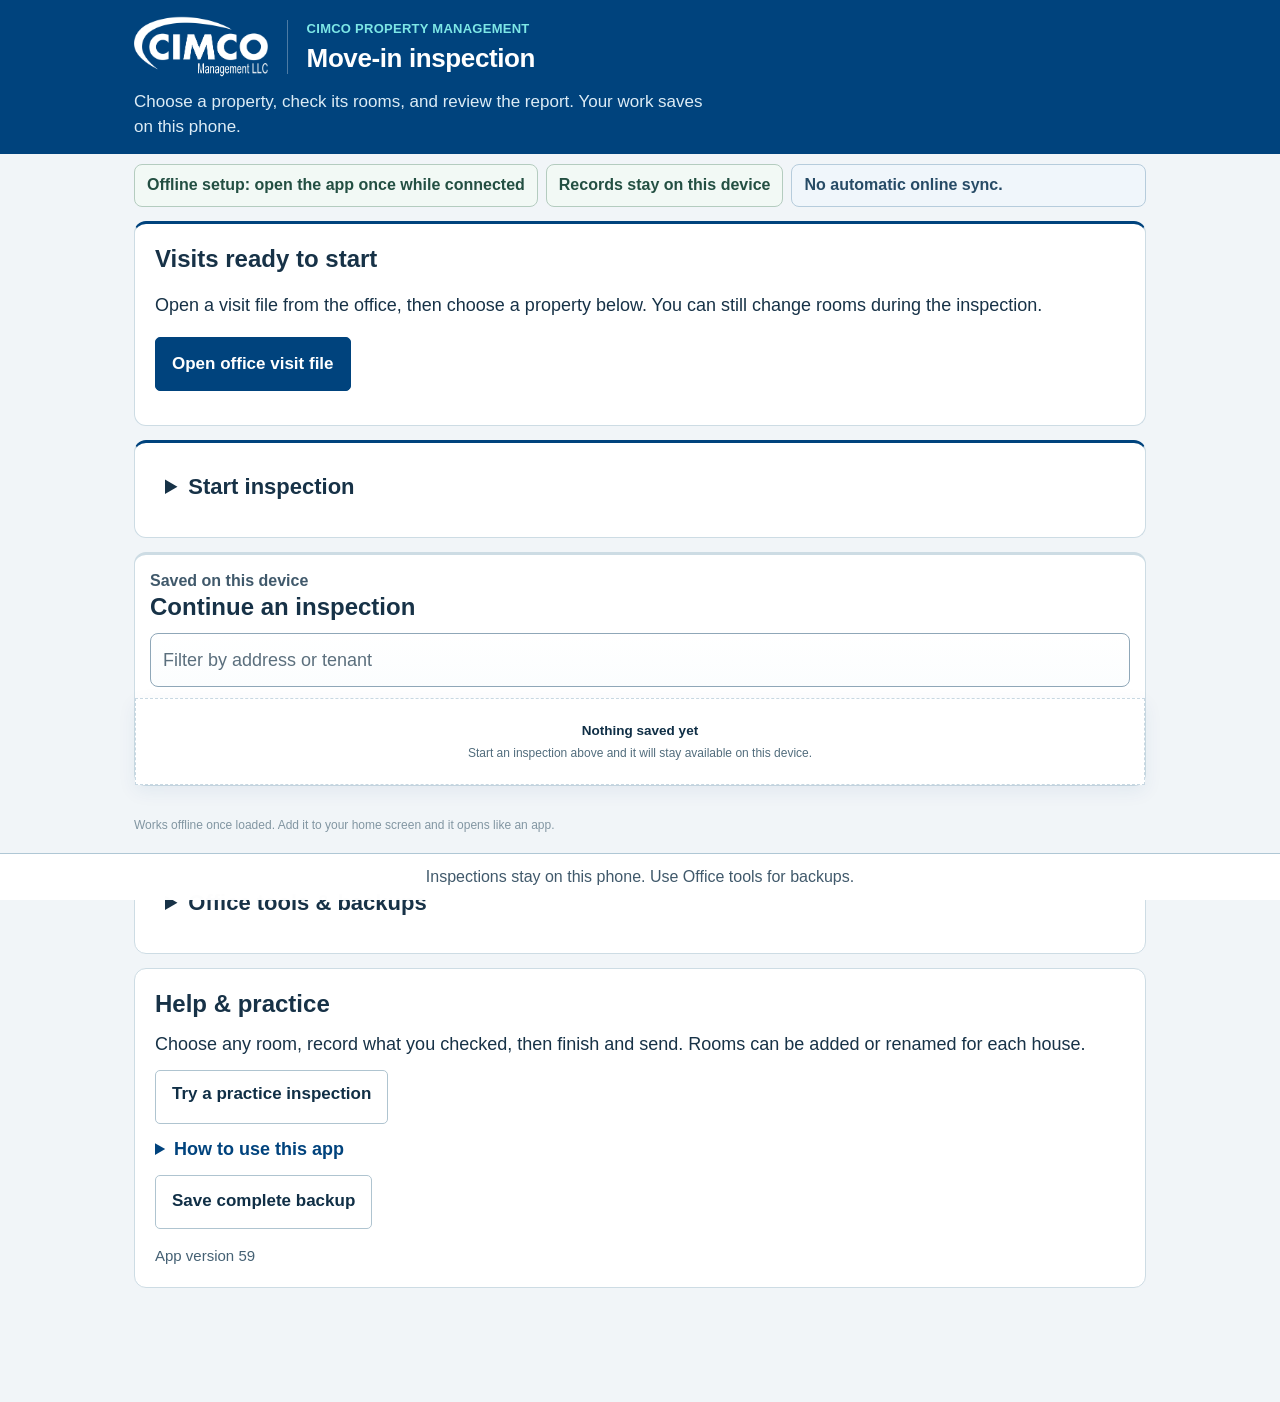
==== commit 3982671d: "Simplify offline inspection visits, room review, and finish workflow" ====
--- a/move-in.html
+++ b/move-in.html
@@ -11,9 +11,6 @@
 <link rel="manifest" href="manifest.json">
 <link rel="icon" href="./icon-192.png">
 
-<link rel="preconnect" href="https://fonts.googleapis.com">
-<link rel="preconnect" href="https://fonts.gstatic.com" crossorigin>
-<link href="https://fonts.googleapis.com/css2?family=Archivo:wght@500;600;800&family=IBM+Plex+Mono:wght@400;500;600&family=IBM+Plex+Sans:wght@400;500;600&display=swap" rel="stylesheet">
 
 <style>
 :root{
@@ -522,9 +519,10 @@
   .strip{display:none}
 }
 </style>
-<link rel="stylesheet" href="./app-theme.css?v=58">
-<link rel="stylesheet" href="./inspector-flow.css?v=58">
-<link rel="stylesheet" href="./offline-office.css?v=58">
+<link rel="stylesheet" href="./app-theme.css?v=59">
+<link rel="stylesheet" href="./inspector-flow.css?v=59">
+<link rel="stylesheet" href="./offline-office.css?v=59">
+<link rel="stylesheet" href="./field-guide.css?v=59">
 
 <header class="mast">
   <div class="wrap">
@@ -835,8 +833,9 @@
 const TRANSCRIPTION_BETA_VISIBLE = false;
 let REPORT_LOGO_DATA = "";
 let REPORT_LOGO_PROMISE = null;
-const SELF_TEST = globalThis.CIMCO_PRACTICE_MODE===true || new URLSearchParams(location.search).get("selftest")==="1";
-const TEST_NAMESPACE = (new URLSearchParams(location.search).get("suite")||(globalThis.CIMCO_PRACTICE_MODE?"practice-v58":"manual")).replace(/[^a-zA-Z0-9_-]/g,"").slice(0,32);
+const PRACTICE = globalThis.CIMCO_PRACTICE_MODE===true || new URLSearchParams(location.search).get("practice")==="1";
+const SELF_TEST = PRACTICE || new URLSearchParams(location.search).get("selftest")==="1";
+const TEST_NAMESPACE = (new URLSearchParams(location.search).get("suite")||(PRACTICE?(globalThis.CIMCO_OFFICE_DESK?"office-practice-v59":"inspector-practice-v59"):"manual")).replace(/[^a-zA-Z0-9_-]/g,"").slice(0,32);
 const KEY = SELF_TEST ? "cimco.inspections.selftest.v1."+TEST_NAMESPACE : globalThis.CIMCO_OFFICE_DESK===true ? "cimco.office.inspections.v1" : "cimco.inspections.v1";
 const PHOTO_DB = SELF_TEST ? "cimco-photos-selftest-"+TEST_NAMESPACE : globalThis.CIMCO_OFFICE_DESK===true ? "cimco-office-photos" : "cimco-photos";
 const OFFICE_AI_CONFIG_KEY = "cimco.office-ai.config.v1";
@@ -3660,7 +3659,7 @@
   const clr = t.closest("[data-clear]");
   if(clr){
     const which = clr.dataset.clear;
-    cur.sig[which==="T"?"t":"i"] = ""; drawSig(which, ""); save(); return;
+    InspectionReport.clearSignature(cur,which==="T"?"t":"i"); drawSig(which, ""); save(); return;
   }
 
   const cam = t.closest("[data-cam]");
@@ -3835,9 +3834,11 @@
   window.addEventListener("load", ()=>navigator.serviceWorker.register("./service-worker.js").catch(()=>{}));
 }
 </script>
-<script src="./vendor/jszip.min.js?v=58"></script>
-<script src="./office-model.js?v=58"></script>
-<script src="./inspection-reports.js?v=58"></script>
-<script src="./app-enhancements.js?v=58"></script>
-<script src="./inspector-flow.js?v=58"></script>
-<script src="./offline-office.js?v=58"></script>
+<script src="./vendor/jszip.min.js?v=59"></script>
+<script src="./office-model.js?v=59"></script>
+<script src="./inspection-reports.js?v=59"></script>
+<script src="./app-enhancements.js?v=59"></script>
+<script src="./inspector-flow.js?v=59"></script>
+<script src="./offline-office.js?v=59"></script>
+<script src="./visit-model.js?v=59"></script>
+<script src="./field-guide.js?v=59"></script>
--- a/field-guide.css
+++ b/field-guide.css
@@ -0,0 +1,12 @@
+@media screen{
+ .guided-field [hidden]{display:none!important}.guided-field #confidenceStatus{max-width:1040px;margin:10px auto;display:flex;flex-wrap:wrap;gap:8px;padding:0 14px;font:600 16px/1.4 Arial,sans-serif;color:#234f42}
+ #confidenceStatus span{min-width:0;overflow-wrap:anywhere;padding:9px 12px;border:1px solid #b4ccbf;border-radius:8px;background:#f2f9f5}#confidenceStatus #officeConfidence{flex:1 1 320px;color:#274b66;background:#f0f6fb;border-color:#b6ccdc}
+ .guided-field .guide-error{color:#9a321b!important;background:#fff1e9!important}.guide-actions,.finish-stage>div,.finish-stage{gap:12px}.guide-actions{display:flex;flex-wrap:wrap;margin:14px 0}.visit-card{overflow-wrap:anywhere;border:1px solid #aec5d5;border-left:4px solid #00437d;padding:16px;border-radius:9px;margin:14px 0}.visit-card h3{margin:0;font-size:21px}.visit-card p{margin:10px 0}.visit-instructions{white-space:pre-wrap}
+ .guide-help small{display:block;margin-top:16px;color:#456174}.guide-help>p{margin:12px 0}.guide-help .act{display:inline-block;text-align:center;text-decoration:none}.guide-help summary,.finish-stage summary,.finish-office-details summary,.note-suggestions summary{font-size:18px;font-weight:600;min-height:48px;padding:12px 0;cursor:pointer;color:#00437d}
+ #practiceBanner{padding:12px 18px;border:3px solid #ad6a00;background:#fff1cf;color:#563700;display:flex;flex-wrap:wrap;gap:10px;align-items:center;font:18px/1.4 Arial,sans-serif}#practiceBanner b,#practiceBanner span{flex:1 1 320px}#practiceBanner .act{background:#fff;color:#00437d;text-decoration:none;border:1px solid #98732c;border-radius:8px}
+ .guided-field .room-review-tools{padding:8px 18px;border-top:1px solid #ccdae4;border-bottom:1px solid #ccdae4}.room-review-tools label{display:flex;align-items:center;gap:12px;min-height:54px;font-size:18px}.room-review-tools input{width:26px;height:26px;accent-color:#00437d;flex:none}.room-review-tools p{margin:8px 0}
+ .guided-field .guide-filtered{display:none!important}.guided-field .room-done{display:flex;flex-wrap:wrap}.guided-field .room-done>.act{flex:1 1 220px}.guided-field .note-suggestions{grid-column:1/-1;margin:10px 0}.note-suggestions p{margin:8px 0;font-size:17px}.note-suggestions>div{display:flex;flex-wrap:wrap;gap:8px}.note-suggestions .act{font-weight:400;text-align:left}.guided-field .photo-nudge{grid-column:1/-1;font-size:17px;margin:10px 0;color:#4b6474}
+ .guided-field .handoff-card{display:none}.guided-field #reviewPanel{display:none}body.guided-field[data-field-panel=review] #reviewPanel{display:flex;flex-direction:column}.guided-field #reviewTitle{order:-2}.guided-field .finish-steps{order:-1;display:grid;grid-template-columns:repeat(3,minmax(0,1fr));gap:8px;margin:14px 0}.finish-steps>.act{min-width:0;padding:12px 8px}.finish-steps [aria-current=step]{background:#00437d;color:#fff}.finish-stage>h3{font-size:22px;margin:12px 0}.finish-stage>p{margin:12px 0}.finish-stage>.act,.finish-stage #finishTransfer>.act{margin:12px 10px 8px 0}.finish-stage #finishTransfer{display:flex;flex-wrap:wrap}.finish-stage #finishTransfer>.act{flex:1 1 200px}.guided-field #finishSummary{font-size:18px;padding:14px;border-left:4px solid #00437d;background:#eff5fa;margin:8px 0 18px}.guided-field #finishPhotoNudges{margin:12px 0}.guided-field .finish-office-details{margin-top:16px}.guided-field #signCard{box-shadow:none;padding:0;border:0;margin:16px 0}.guided-field .finish-stage .review-fix{width:100%}
+ #visitPlanner{width:min(680px,calc(100% - 24px));max-height:92vh;box-sizing:border-box;overflow:auto;padding:22px;border:1px solid #8da8bb;border-radius:12px;color:#173247;background:#fff;font:18px/1.5 Arial,sans-serif}#visitPlanner::backdrop{background:#082d48bf}#visitPlanner header{display:flex;justify-content:space-between;gap:12px;align-items:flex-start}#visitPlanner h2{font-size:25px;margin:0}#visitPlanner label{display:grid;gap:7px;margin:14px 0;font-weight:600}#visitPlanner input,#visitPlanner select,#visitPlanner textarea{font:400 18px/1.5 Arial,sans-serif;padding:12px;min-height:54px;min-width:0;box-sizing:border-box;width:100%;border:1px solid #8da8bb;border-radius:8px}#visitPlanner textarea{min-height:100px}#visitPlanner [role=status]{color:#9a321b}
+}
+@media print{#confidenceStatus,#practiceBanner,#assignedVisits,.guide-help,#visitPlanner{display:none!important}}
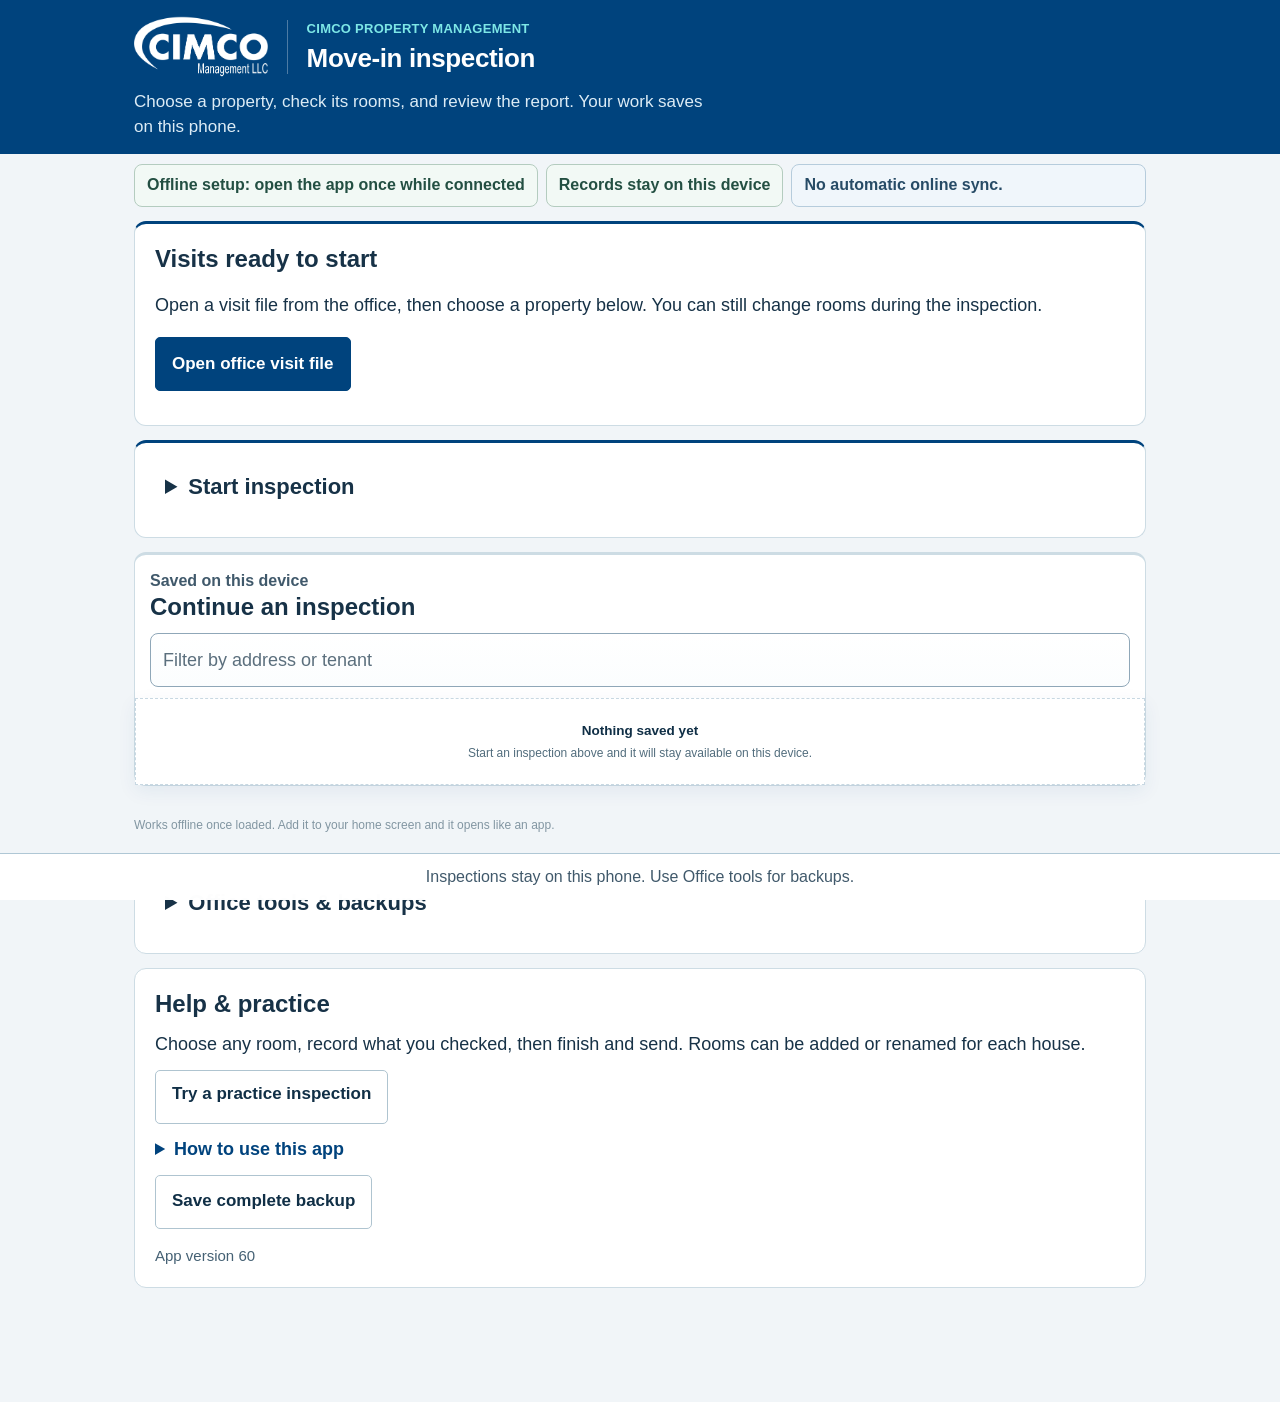
==== commit c9e7e7f3: "Separate HVAC checks, add replacement shortcuts, and default to two beds and baths" ====
--- a/move-in.html
+++ b/move-in.html
@@ -519,10 +519,10 @@
   .strip{display:none}
 }
 </style>
-<link rel="stylesheet" href="./app-theme.css?v=59">
-<link rel="stylesheet" href="./inspector-flow.css?v=59">
-<link rel="stylesheet" href="./offline-office.css?v=59">
-<link rel="stylesheet" href="./field-guide.css?v=59">
+<link rel="stylesheet" href="./app-theme.css?v=60">
+<link rel="stylesheet" href="./inspector-flow.css?v=60">
+<link rel="stylesheet" href="./offline-office.css?v=60">
+<link rel="stylesheet" href="./field-guide.css?v=60">
 
 <header class="mast">
   <div class="wrap">
@@ -835,7 +835,7 @@
 let REPORT_LOGO_PROMISE = null;
 const PRACTICE = globalThis.CIMCO_PRACTICE_MODE===true || new URLSearchParams(location.search).get("practice")==="1";
 const SELF_TEST = PRACTICE || new URLSearchParams(location.search).get("selftest")==="1";
-const TEST_NAMESPACE = (new URLSearchParams(location.search).get("suite")||(PRACTICE?(globalThis.CIMCO_OFFICE_DESK?"office-practice-v59":"inspector-practice-v59"):"manual")).replace(/[^a-zA-Z0-9_-]/g,"").slice(0,32);
+const TEST_NAMESPACE = (new URLSearchParams(location.search).get("suite")||(PRACTICE?(globalThis.CIMCO_OFFICE_DESK?"office-practice-v60":"inspector-practice-v60"):"manual")).replace(/[^a-zA-Z0-9_-]/g,"").slice(0,32);
 const KEY = SELF_TEST ? "cimco.inspections.selftest.v1."+TEST_NAMESPACE : globalThis.CIMCO_OFFICE_DESK===true ? "cimco.office.inspections.v1" : "cimco.inspections.v1";
 const PHOTO_DB = SELF_TEST ? "cimco-photos-selftest-"+TEST_NAMESPACE : globalThis.CIMCO_OFFICE_DESK===true ? "cimco-office-photos" : "cimco-photos";
 const OFFICE_AI_CONFIG_KEY = "cimco.office-ai.config.v1";
@@ -855,13 +855,17 @@
   guestroom:{label:"Guest room", items:BEDROOM_ITEMS},
   bathroom:{label:"Bathroom", items:BATHROOM_ITEMS},
   halfbath:{label:"Half bath", items:HALF_BATH_ITEMS},
-  systems: {label:"Safety & systems", items:["Smoke / CO alarms","HVAC / thermostat / filter","Water heater","Electrical panel","Main water shutoff","Locks / deadbolts"]},
+  hvac: {label:"HVAC", items:["Cooling / heating operation","Airflow / vents","Condensate drain / pan / float switch","Outdoor unit / clearance"]},
+  thermostat: {label:"Thermostat", items:["Temperature setting / response","Batteries (if fitted)"]},
+  filter: {label:"Air filter", items:["Air filter condition / fit"]},
+  systems: {label:"Safety & systems", items:["Smoke / CO alarms","Water heater","Electrical panel","Main water shutoff","Locks / deadbolts","Electronic lock batteries (if fitted)"]},
   outside: {label:"Outside", items:["Yard / landscaping","Exterior doors / locks","Exterior lights","Fence / gates","Shed / outbuildings","Roof / siding / gutters","Screens / lanai","Garage / carport","Driveway / walkways","Pool","Mailbox"]},
   other:   {label:"Other space", items:["Floor","Walls / ceiling","Lights","Windows","Doors","Outlets / switches"]}
 };
 const DEFAULT_SPACES = [
   ["living","Living room"],["kitchen","Kitchen"],["laundry","Laundry & appliances"],
-  ["bedroom","Master Bedroom"],["bathroom","Master bath"],["systems","Safety & systems"],["outside","Outside"]
+  ["bedroom","Master Bedroom"],["bedroom","Bedroom 2"],["bathroom","Master bath"],["bathroom","Bathroom 2"],
+  ["hvac","HVAC"],["thermostat","Thermostat"],["filter","Air filter"],["systems","Safety & systems"],["outside","Outside"]
 ];
 /* The rent-ready beta's real field checks, consolidated so each core line is
    a distinct decision. Property-specific checks stay off until selected. */
@@ -869,14 +873,15 @@
   ["rr-safety","Safety & access",[
     "Smoke / CO alarms and extinguisher (present, tested, in date)",
     "Exterior doors / locks (deadbolts work and locks re-keyed)",
+    "Electronic lock batteries (if fitted)",
     "Windows / bedroom egress (open, latch, and are not blocked)",
     "GFCI outlets / electrical panel (test, reset, labeled, no exposed wiring)",
     "Moisture / mold / rails (no leak, odor, staining, or loose safety rail)"
   ]],
-  ["rr-hvac","HVAC & utilities",[
-    "A/C cooling / thermostat (reaches set point and holds)",
-    "A/C filter / condensate (fresh filter; drain, pan, and float switch clear)",
-    "Outdoor A/C unit (level, coils clear, vegetation cut back)",
+  ["hvac","HVAC",T.hvac.items],
+  ["thermostat","Thermostat",T.thermostat.items],
+  ["filter","Air filter",T.filter.items],
+  ["rr-utilities","Utilities",[
     "Water heater (safe setting; no rust, leaks, or missing discharge pipe)",
     "Utilities on (power, water, and gas in the correct account)"
   ]],
@@ -897,7 +902,9 @@
     "Whole-house professional clean (including cabinets, appliances, baseboards, tracks)"
   ]],
   ["bedroom","Master Bedroom",BEDROOM_ITEMS],
+  ["bedroom","Bedroom 2",BEDROOM_ITEMS],
   ["bathroom","Master bath",BATHROOM_ITEMS],
+  ["bathroom","Bathroom 2",BATHROOM_ITEMS],
   ["rr-exterior","Exterior & grounds",[
     "Roof / gutters / drainage (visually sound; water directed away)",
     "Irrigation / landscaping / grass (runs; trimmed; no roof overgrowth)",
@@ -940,22 +947,26 @@
     "Smoking / unusual odors","Unauthorized occupants / pets"
   ]],
   ["routine-safety","Safety & electrical",[
-    "Smoke alarms","CO alarms","GFCI outlets","Outlets / switches / exposed wiring","Doors / locks / emergency exits"
+    "Smoke alarms","CO alarms","GFCI outlets","Outlets / switches / exposed wiring","Doors / locks / emergency exits","Electronic lock batteries (if fitted)"
   ]],
   ["routine-moisture","Water, leaks & mold",[
     "Visible mold / mildew","Ceilings / walls / water staining","Kitchen sink / cabinets / supply lines",
     "Bathroom fixtures / toilet / tub / shower","Water heater / shutoffs / standing water"
   ]],
-  ["routine-systems","HVAC & appliances",[
-    "A/C cooling / thermostat","A/C filter / vents / condensate","Refrigerator / freezer",
-    "Oven / range / vent hood","Dishwasher / disposal / washer / dryer"
+  ["hvac","HVAC",T.hvac.items],
+  ["thermostat","Thermostat",T.thermostat.items],
+  ["filter","Air filter",T.filter.items],
+  ["routine-appliances","Appliances",[
+    "Refrigerator / freezer","Oven / range / vent hood","Dishwasher / disposal / washer / dryer"
   ]],
   ["routine-interior","Interior condition",[
     "Floors / carpet / tile","Walls / ceilings / paint","Windows / screens / blinds",
     "Interior doors / closets","Cabinets / counters / fixtures"
   ]],
   ["bedroom","Master Bedroom",BEDROOM_ITEMS],
+  ["bedroom","Bedroom 2",BEDROOM_ITEMS],
   ["bathroom","Master bath",BATHROOM_ITEMS],
+  ["bathroom","Bathroom 2",BATHROOM_ITEMS],
   ["routine-exterior","Exterior & grounds",[
     "Yard / landscaping / debris","Exterior walls / roof / gutters","Driveway / walkways / fencing",
     "Exterior lights / house numbers","Garage / carport / pool / patio / lanai"
@@ -1513,12 +1524,15 @@
 }
 function nextSpaceName(type){
   const spaces = (cur&&Array.isArray(cur.spaces)) ? cur.spaces : [];
-  if(type==="bedroom") return "Bedroom " + Math.max(2, spaces.filter(sp=>sp.type==="bedroom").length + 1);
+  if(type==="bedroom"||type==="bathroom"){
+    const label=type==="bedroom"?"Bedroom ":"Bathroom ";let number=2;
+    while(spaces.some(sp=>String(sp.name).trim().toLowerCase()===(label+number).toLowerCase()))number++;
+    return label+number;
+  }
   if(type==="guestroom"){
     const count=spaces.filter(sp=>sp.type==="guestroom").length;
     return count ? "Guest room " + (count+1) : "Guest room";
   }
-  if(type==="bathroom") return "Bathroom " + Math.max(2, spaces.filter(sp=>sp.type==="bathroom").length + 1);
   if(type==="halfbath"){
     const count=spaces.filter(sp=>sp.type==="halfbath").length;
     return count ? "Half bath " + (count+1) : "Half bath";
@@ -3834,11 +3848,11 @@
   window.addEventListener("load", ()=>navigator.serviceWorker.register("./service-worker.js").catch(()=>{}));
 }
 </script>
-<script src="./vendor/jszip.min.js?v=59"></script>
-<script src="./office-model.js?v=59"></script>
-<script src="./inspection-reports.js?v=59"></script>
-<script src="./app-enhancements.js?v=59"></script>
-<script src="./inspector-flow.js?v=59"></script>
-<script src="./offline-office.js?v=59"></script>
-<script src="./visit-model.js?v=59"></script>
-<script src="./field-guide.js?v=59"></script>
+<script src="./vendor/jszip.min.js?v=60"></script>
+<script src="./office-model.js?v=60"></script>
+<script src="./inspection-reports.js?v=60"></script>
+<script src="./app-enhancements.js?v=60"></script>
+<script src="./inspector-flow.js?v=60"></script>
+<script src="./offline-office.js?v=60"></script>
+<script src="./visit-model.js?v=60"></script>
+<script src="./field-guide.js?v=60"></script>
--- a/field-guide.css
+++ b/field-guide.css
@@ -10,3 +10,4 @@
  #visitPlanner{width:min(680px,calc(100% - 24px));max-height:92vh;box-sizing:border-box;overflow:auto;padding:22px;border:1px solid #8da8bb;border-radius:12px;color:#173247;background:#fff;font:18px/1.5 Arial,sans-serif}#visitPlanner::backdrop{background:#082d48bf}#visitPlanner header{display:flex;justify-content:space-between;gap:12px;align-items:flex-start}#visitPlanner h2{font-size:25px;margin:0}#visitPlanner label{display:grid;gap:7px;margin:14px 0;font-weight:600}#visitPlanner input,#visitPlanner select,#visitPlanner textarea{font:400 18px/1.5 Arial,sans-serif;padding:12px;min-height:54px;min-width:0;box-sizing:border-box;width:100%;border:1px solid #8da8bb;border-radius:8px}#visitPlanner textarea{min-height:100px}#visitPlanner [role=status]{color:#9a321b}
 }
 @media print{#confidenceStatus,#practiceBanner,#assignedVisits,.guide-help,#visitPlanner{display:none!important}}
+@media screen{.replacement-actions{grid-column:1/-1;margin:12px 0}.replacement-actions>div{display:flex;flex-wrap:wrap;align-items:center;gap:12px;padding:10px 0}.replacement-actions span{font-size:18px;font-weight:600}.replacement-actions .act{min-height:54px;border:1px solid #8da8bb;background:#fff;color:#00437d}}
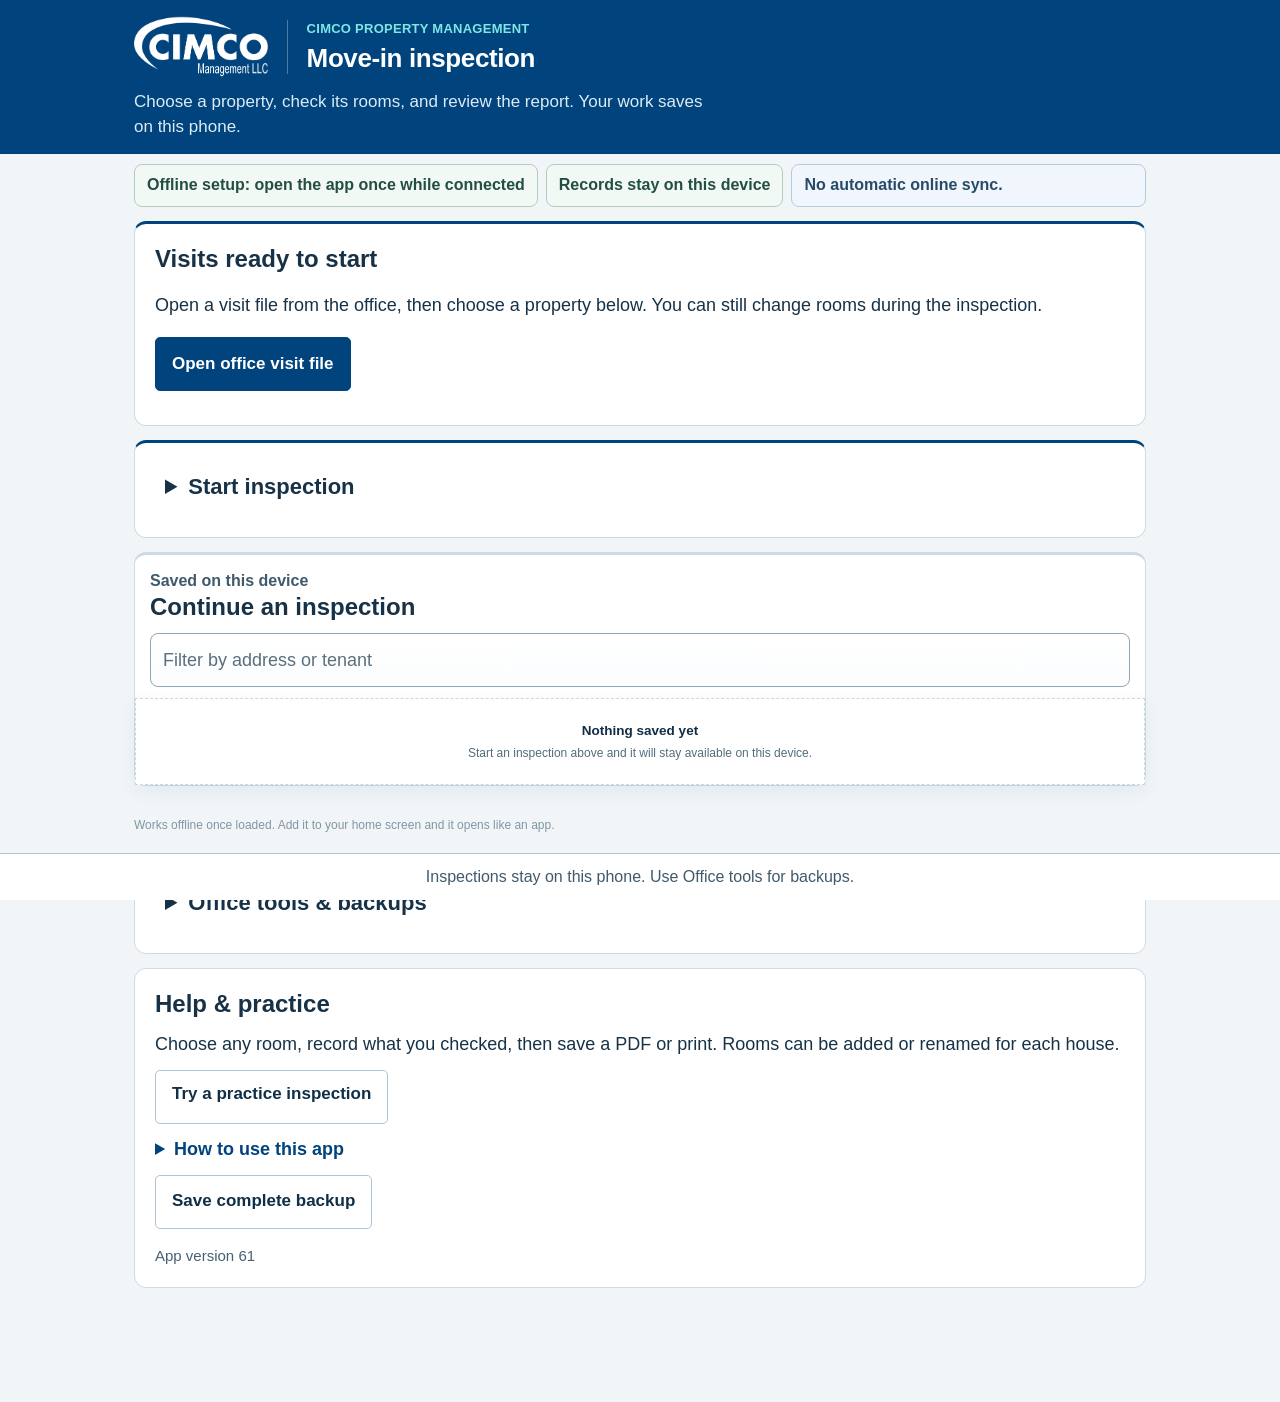
==== commit 33dcc6f9: "Make PDF and printing primary with optional office sharing" ====
--- a/move-in.html
+++ b/move-in.html
@@ -519,10 +519,10 @@
   .strip{display:none}
 }
 </style>
-<link rel="stylesheet" href="./app-theme.css?v=60">
-<link rel="stylesheet" href="./inspector-flow.css?v=60">
-<link rel="stylesheet" href="./offline-office.css?v=60">
-<link rel="stylesheet" href="./field-guide.css?v=60">
+<link rel="stylesheet" href="./app-theme.css?v=61">
+<link rel="stylesheet" href="./inspector-flow.css?v=61">
+<link rel="stylesheet" href="./offline-office.css?v=61">
+<link rel="stylesheet" href="./field-guide.css?v=61">
 
 <header class="mast">
   <div class="wrap">
@@ -835,7 +835,7 @@
 let REPORT_LOGO_PROMISE = null;
 const PRACTICE = globalThis.CIMCO_PRACTICE_MODE===true || new URLSearchParams(location.search).get("practice")==="1";
 const SELF_TEST = PRACTICE || new URLSearchParams(location.search).get("selftest")==="1";
-const TEST_NAMESPACE = (new URLSearchParams(location.search).get("suite")||(PRACTICE?(globalThis.CIMCO_OFFICE_DESK?"office-practice-v60":"inspector-practice-v60"):"manual")).replace(/[^a-zA-Z0-9_-]/g,"").slice(0,32);
+const TEST_NAMESPACE = (new URLSearchParams(location.search).get("suite")||(PRACTICE?(globalThis.CIMCO_OFFICE_DESK?"office-practice-v61":"inspector-practice-v61"):"manual")).replace(/[^a-zA-Z0-9_-]/g,"").slice(0,32);
 const KEY = SELF_TEST ? "cimco.inspections.selftest.v1."+TEST_NAMESPACE : globalThis.CIMCO_OFFICE_DESK===true ? "cimco.office.inspections.v1" : "cimco.inspections.v1";
 const PHOTO_DB = SELF_TEST ? "cimco-photos-selftest-"+TEST_NAMESPACE : globalThis.CIMCO_OFFICE_DESK===true ? "cimco-office-photos" : "cimco-photos";
 const OFFICE_AI_CONFIG_KEY = "cimco.office-ai.config.v1";
@@ -3848,11 +3848,11 @@
   window.addEventListener("load", ()=>navigator.serviceWorker.register("./service-worker.js").catch(()=>{}));
 }
 </script>
-<script src="./vendor/jszip.min.js?v=60"></script>
-<script src="./office-model.js?v=60"></script>
-<script src="./inspection-reports.js?v=60"></script>
-<script src="./app-enhancements.js?v=60"></script>
-<script src="./inspector-flow.js?v=60"></script>
-<script src="./offline-office.js?v=60"></script>
-<script src="./visit-model.js?v=60"></script>
-<script src="./field-guide.js?v=60"></script>
+<script src="./vendor/jszip.min.js?v=61"></script>
+<script src="./office-model.js?v=61"></script>
+<script src="./inspection-reports.js?v=61"></script>
+<script src="./app-enhancements.js?v=61"></script>
+<script src="./inspector-flow.js?v=61"></script>
+<script src="./offline-office.js?v=61"></script>
+<script src="./visit-model.js?v=61"></script>
+<script src="./field-guide.js?v=61"></script>
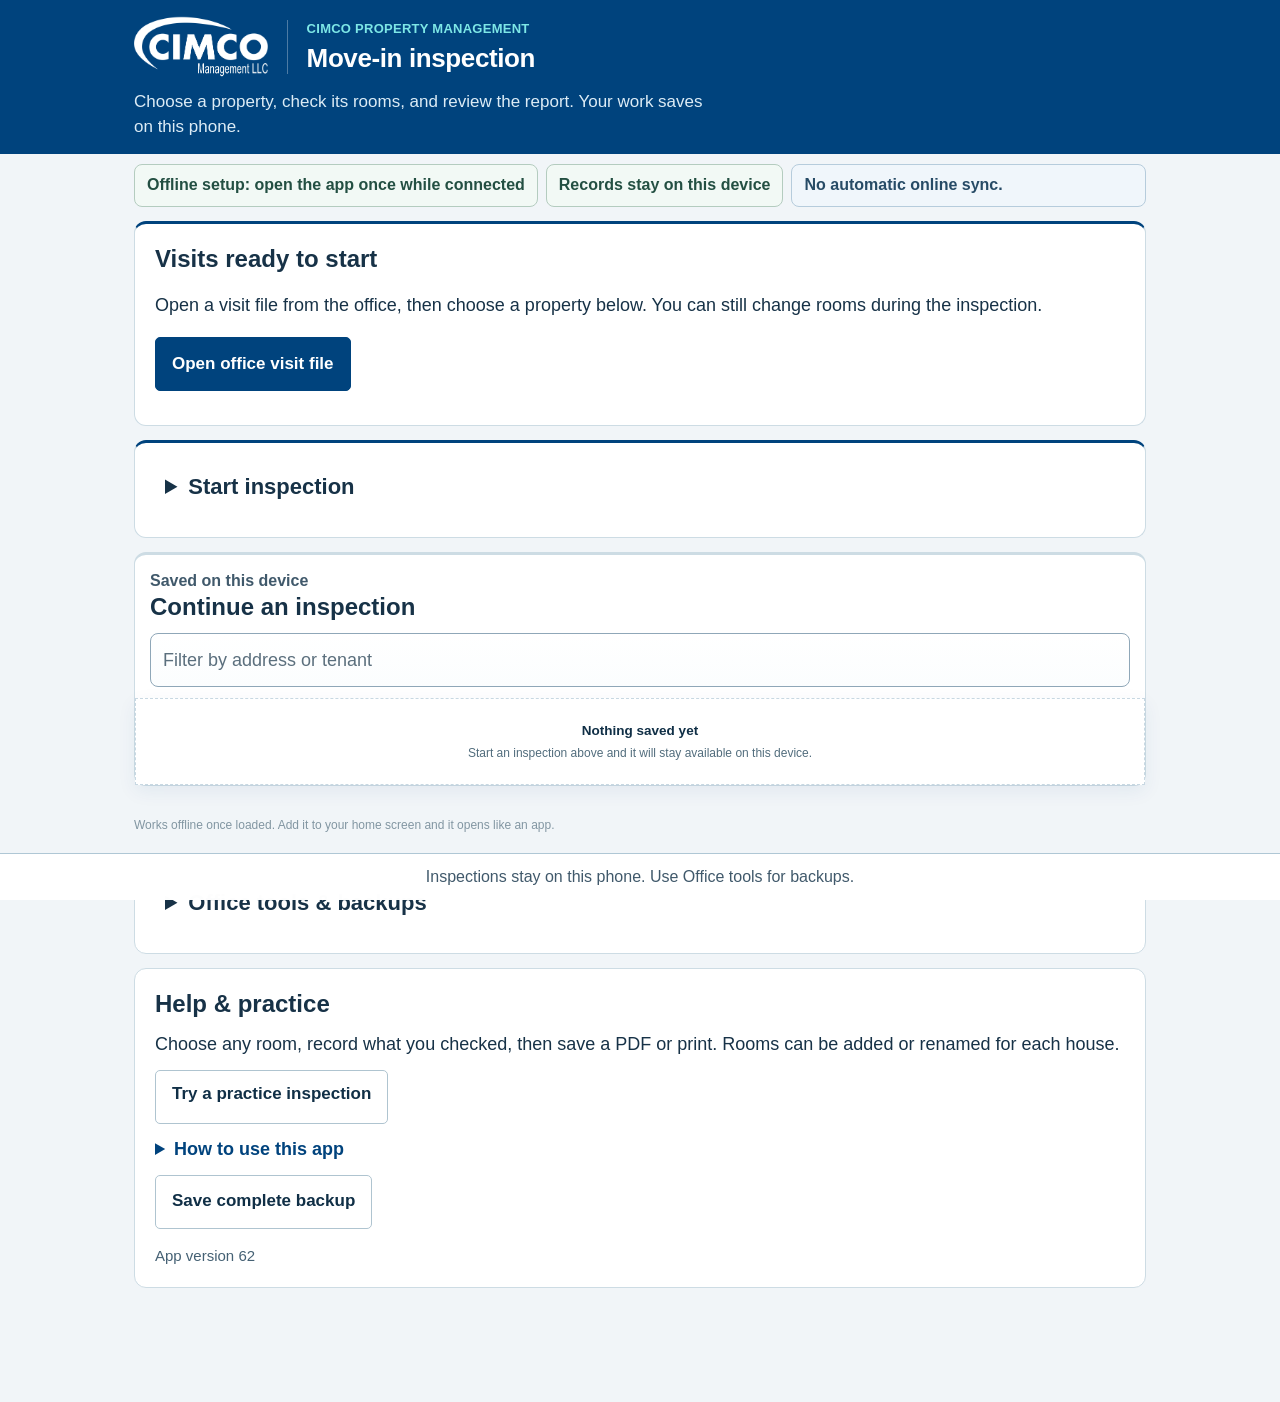
==== commit bf7b7d14: "Improve printed report pagination and protect long notes and captions" ====
--- a/move-in.html
+++ b/move-in.html
@@ -519,10 +519,10 @@
   .strip{display:none}
 }
 </style>
-<link rel="stylesheet" href="./app-theme.css?v=61">
-<link rel="stylesheet" href="./inspector-flow.css?v=61">
-<link rel="stylesheet" href="./offline-office.css?v=61">
-<link rel="stylesheet" href="./field-guide.css?v=61">
+<link rel="stylesheet" href="./app-theme.css?v=62">
+<link rel="stylesheet" href="./inspector-flow.css?v=62">
+<link rel="stylesheet" href="./offline-office.css?v=62">
+<link rel="stylesheet" href="./field-guide.css?v=62">
 
 <header class="mast">
   <div class="wrap">
@@ -835,7 +835,7 @@
 let REPORT_LOGO_PROMISE = null;
 const PRACTICE = globalThis.CIMCO_PRACTICE_MODE===true || new URLSearchParams(location.search).get("practice")==="1";
 const SELF_TEST = PRACTICE || new URLSearchParams(location.search).get("selftest")==="1";
-const TEST_NAMESPACE = (new URLSearchParams(location.search).get("suite")||(PRACTICE?(globalThis.CIMCO_OFFICE_DESK?"office-practice-v61":"inspector-practice-v61"):"manual")).replace(/[^a-zA-Z0-9_-]/g,"").slice(0,32);
+const TEST_NAMESPACE = (new URLSearchParams(location.search).get("suite")||(PRACTICE?(globalThis.CIMCO_OFFICE_DESK?"office-practice-v62":"inspector-practice-v62"):"manual")).replace(/[^a-zA-Z0-9_-]/g,"").slice(0,32);
 const KEY = SELF_TEST ? "cimco.inspections.selftest.v1."+TEST_NAMESPACE : globalThis.CIMCO_OFFICE_DESK===true ? "cimco.office.inspections.v1" : "cimco.inspections.v1";
 const PHOTO_DB = SELF_TEST ? "cimco-photos-selftest-"+TEST_NAMESPACE : globalThis.CIMCO_OFFICE_DESK===true ? "cimco-office-photos" : "cimco-photos";
 const OFFICE_AI_CONFIG_KEY = "cimco.office-ai.config.v1";
@@ -3848,11 +3848,11 @@
   window.addEventListener("load", ()=>navigator.serviceWorker.register("./service-worker.js").catch(()=>{}));
 }
 </script>
-<script src="./vendor/jszip.min.js?v=61"></script>
-<script src="./office-model.js?v=61"></script>
-<script src="./inspection-reports.js?v=61"></script>
-<script src="./app-enhancements.js?v=61"></script>
-<script src="./inspector-flow.js?v=61"></script>
-<script src="./offline-office.js?v=61"></script>
-<script src="./visit-model.js?v=61"></script>
-<script src="./field-guide.js?v=61"></script>
+<script src="./vendor/jszip.min.js?v=62"></script>
+<script src="./office-model.js?v=62"></script>
+<script src="./inspection-reports.js?v=62"></script>
+<script src="./app-enhancements.js?v=62"></script>
+<script src="./inspector-flow.js?v=62"></script>
+<script src="./offline-office.js?v=62"></script>
+<script src="./visit-model.js?v=62"></script>
+<script src="./field-guide.js?v=62"></script>
